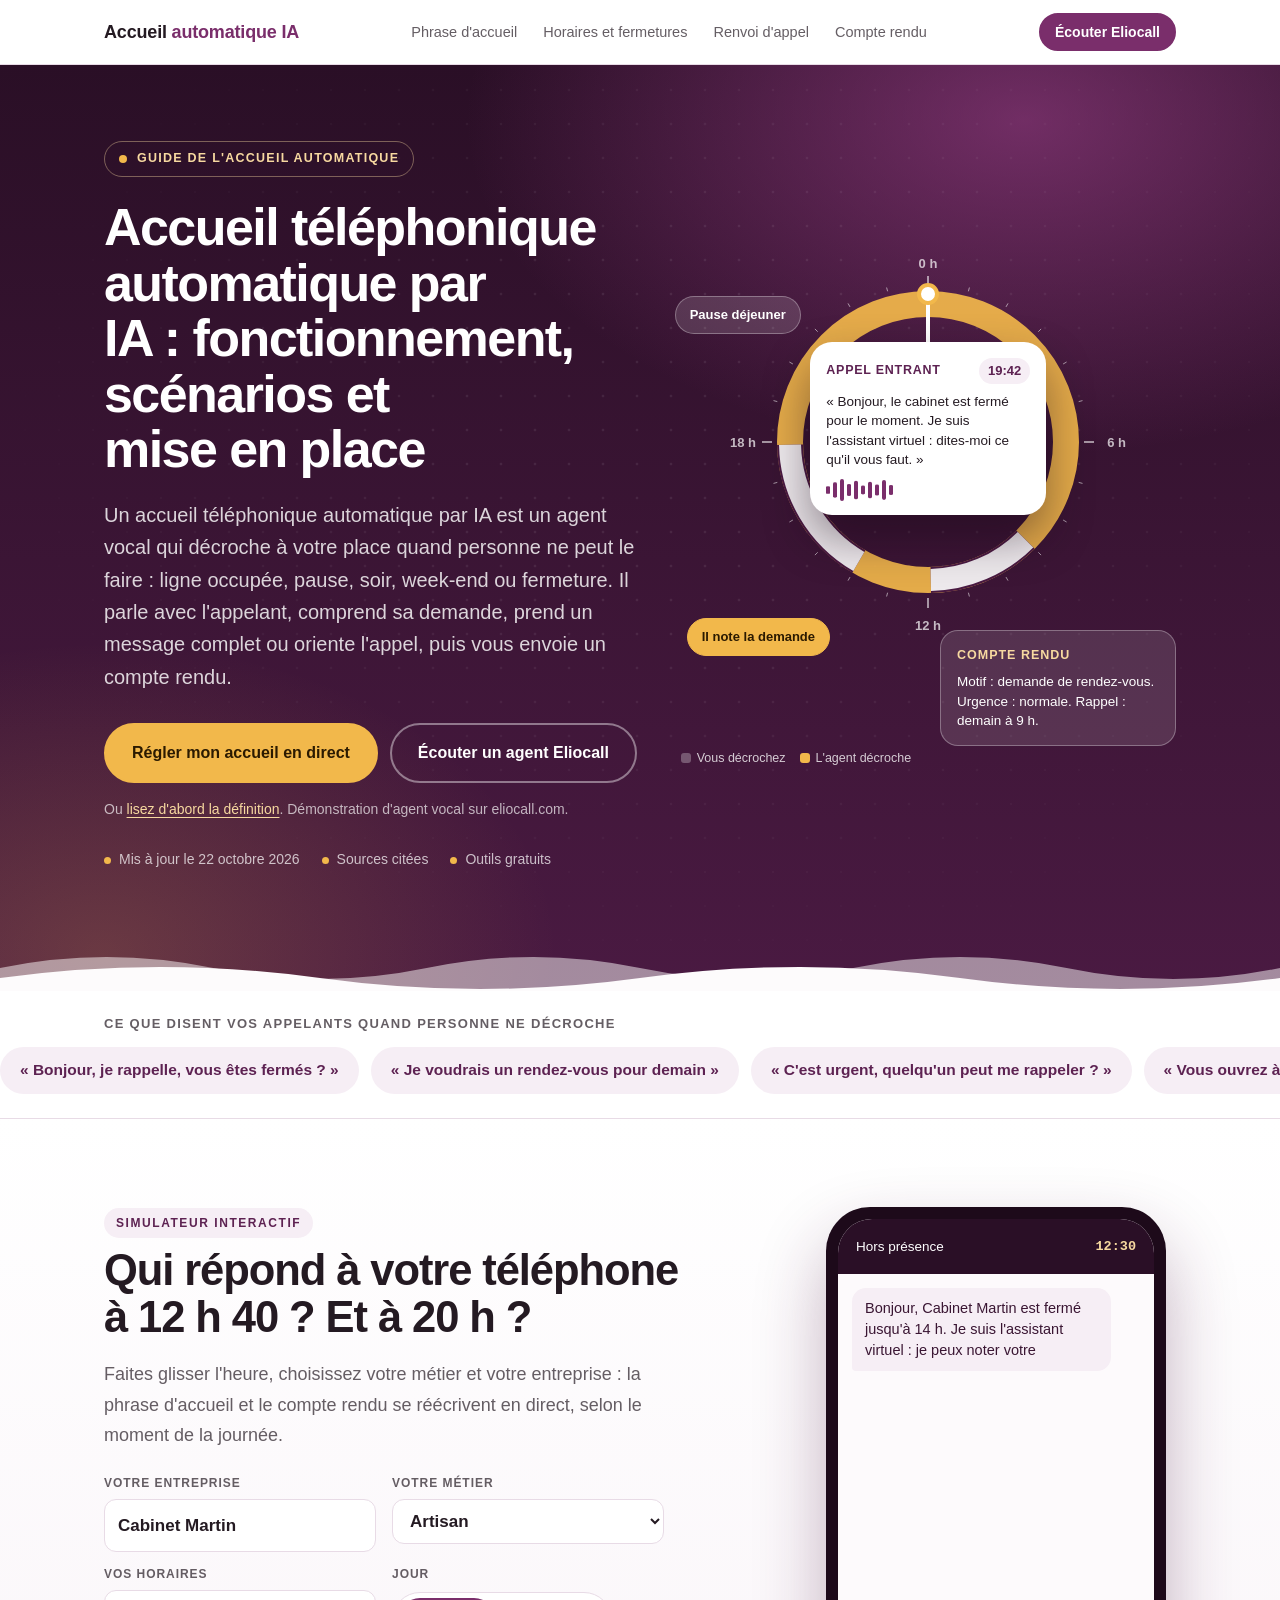
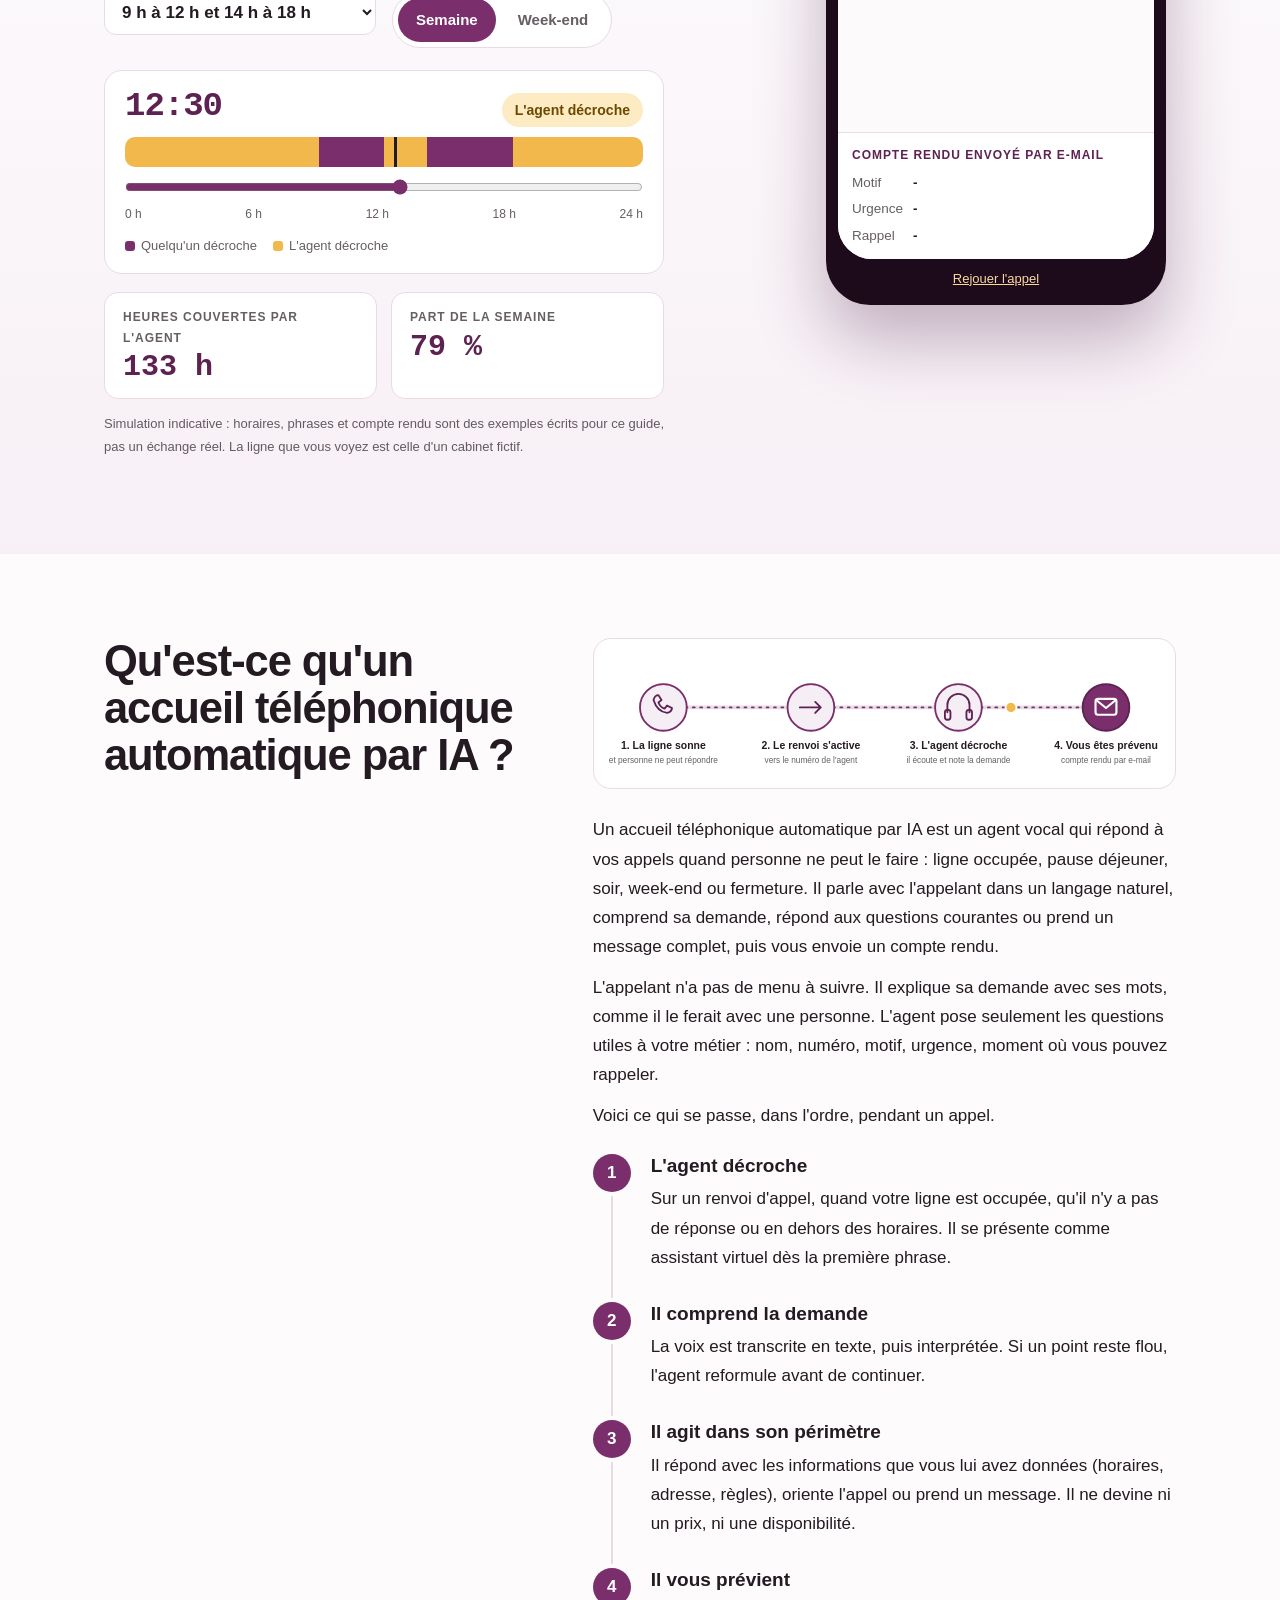
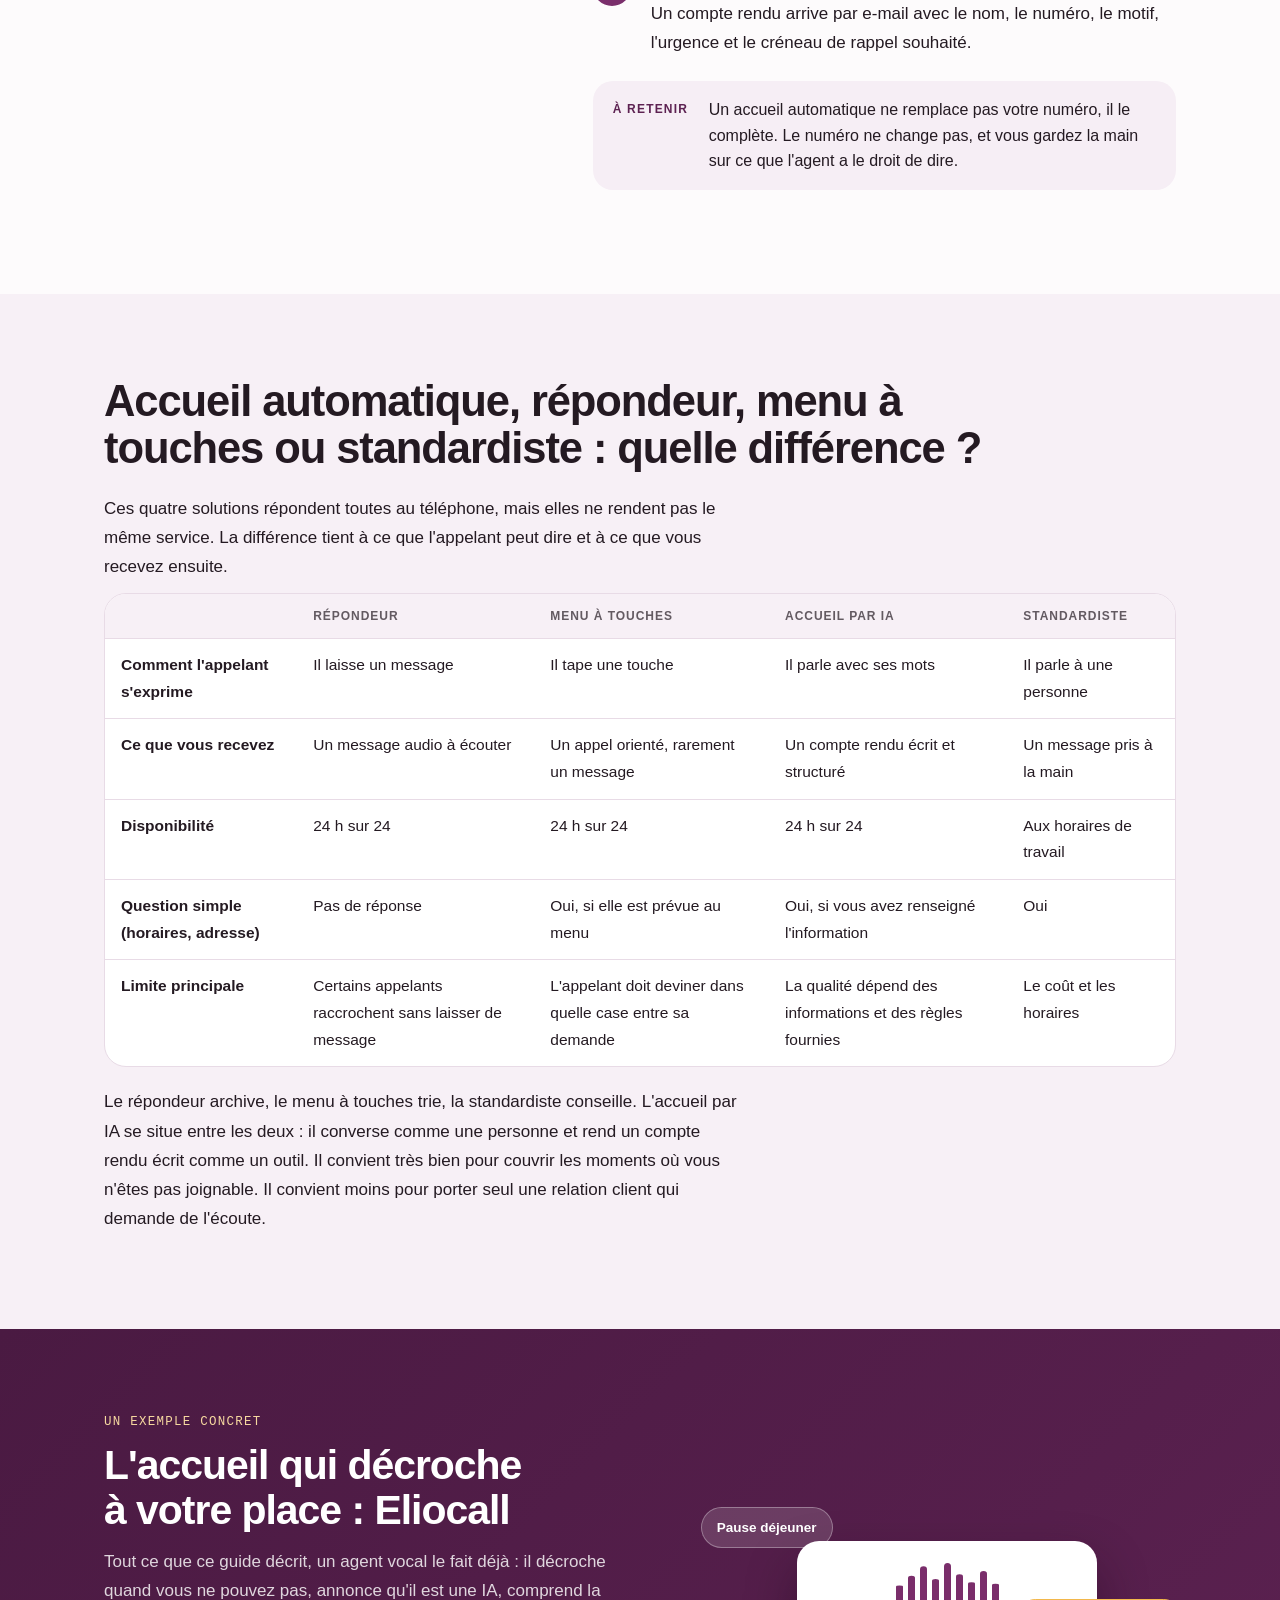
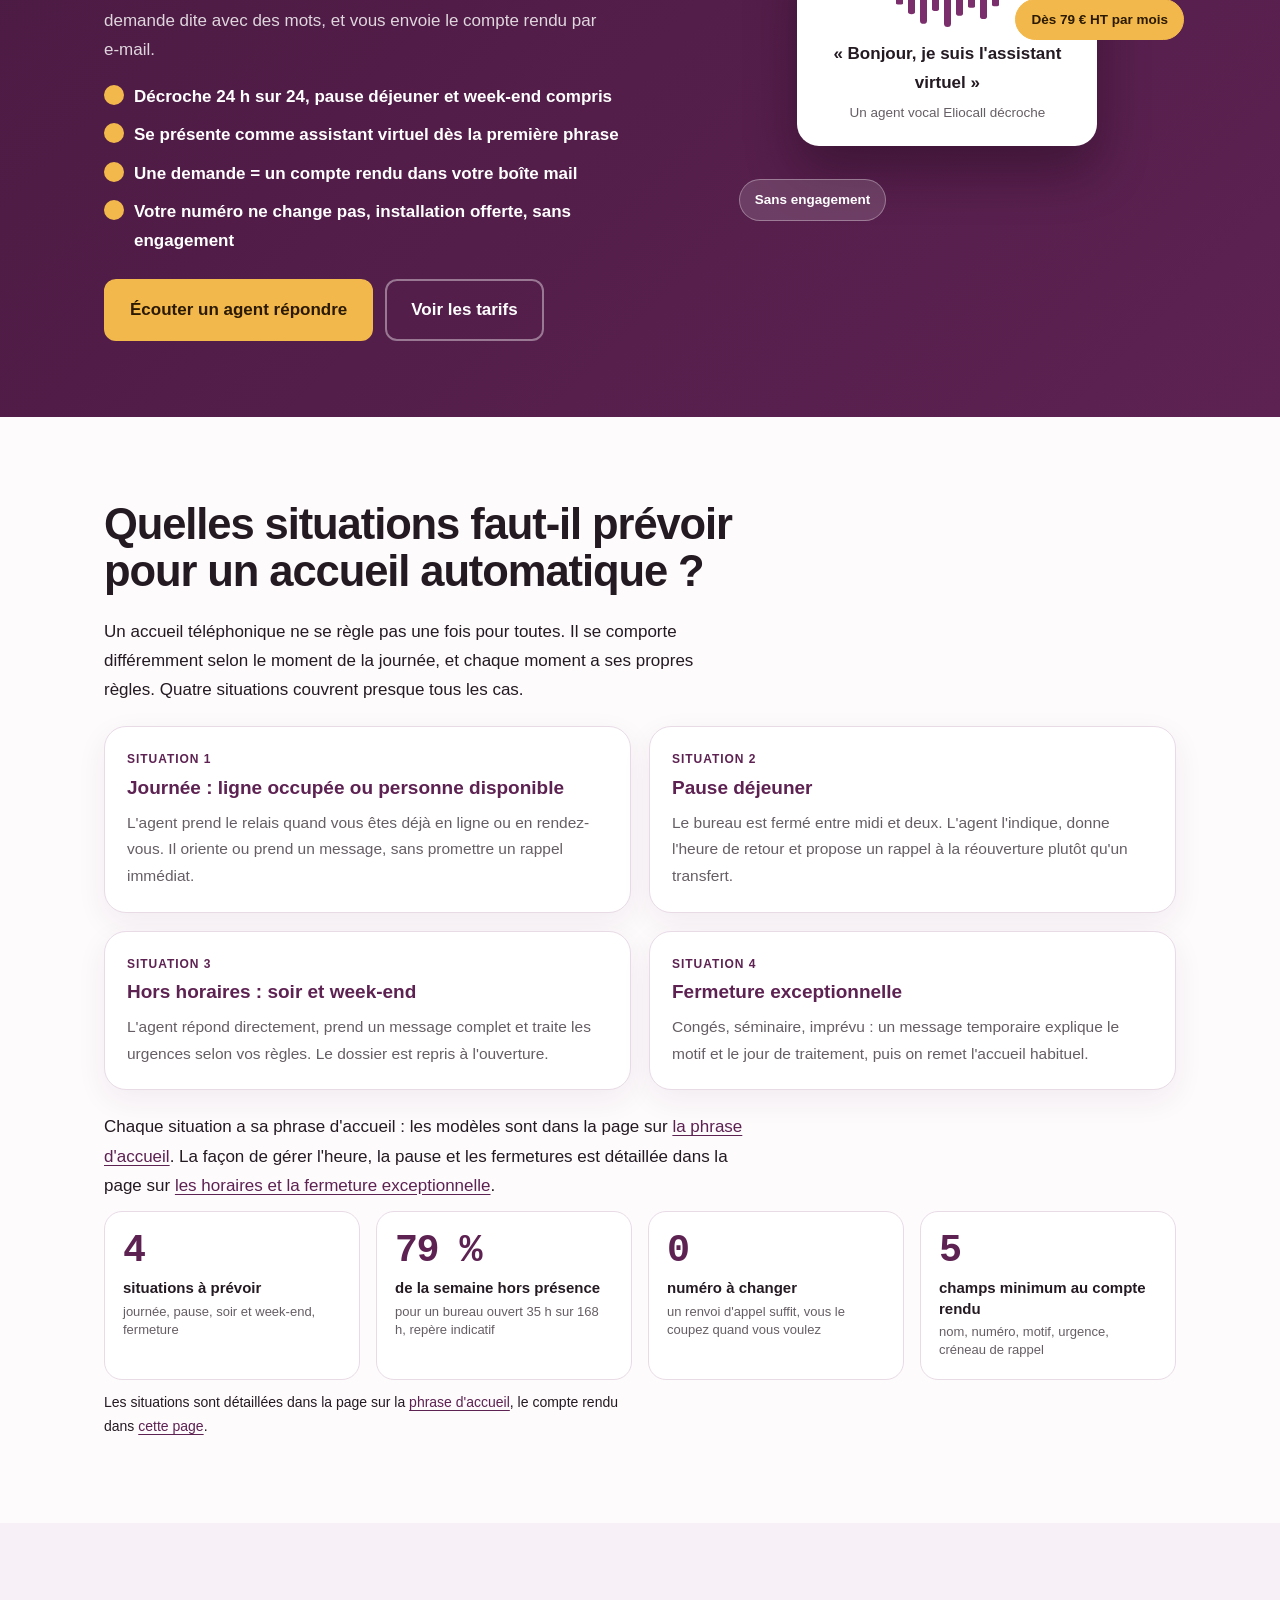
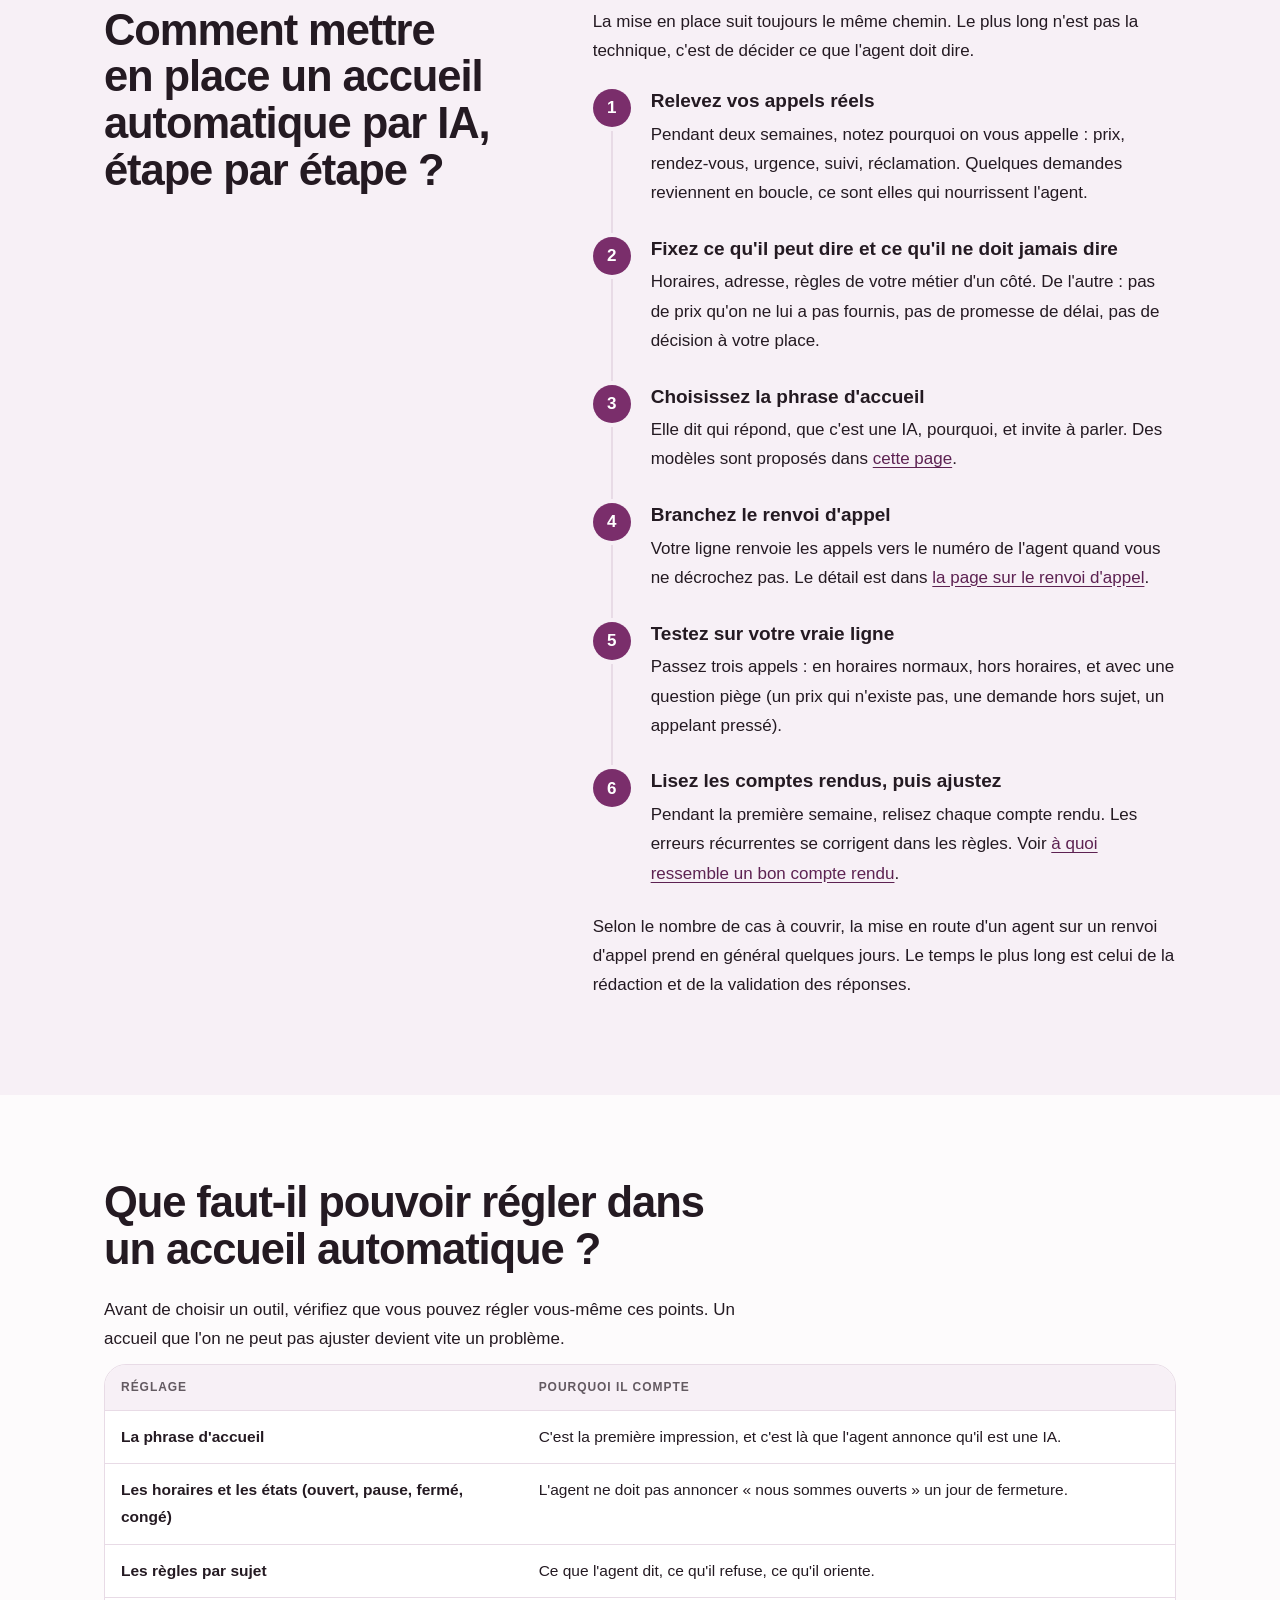
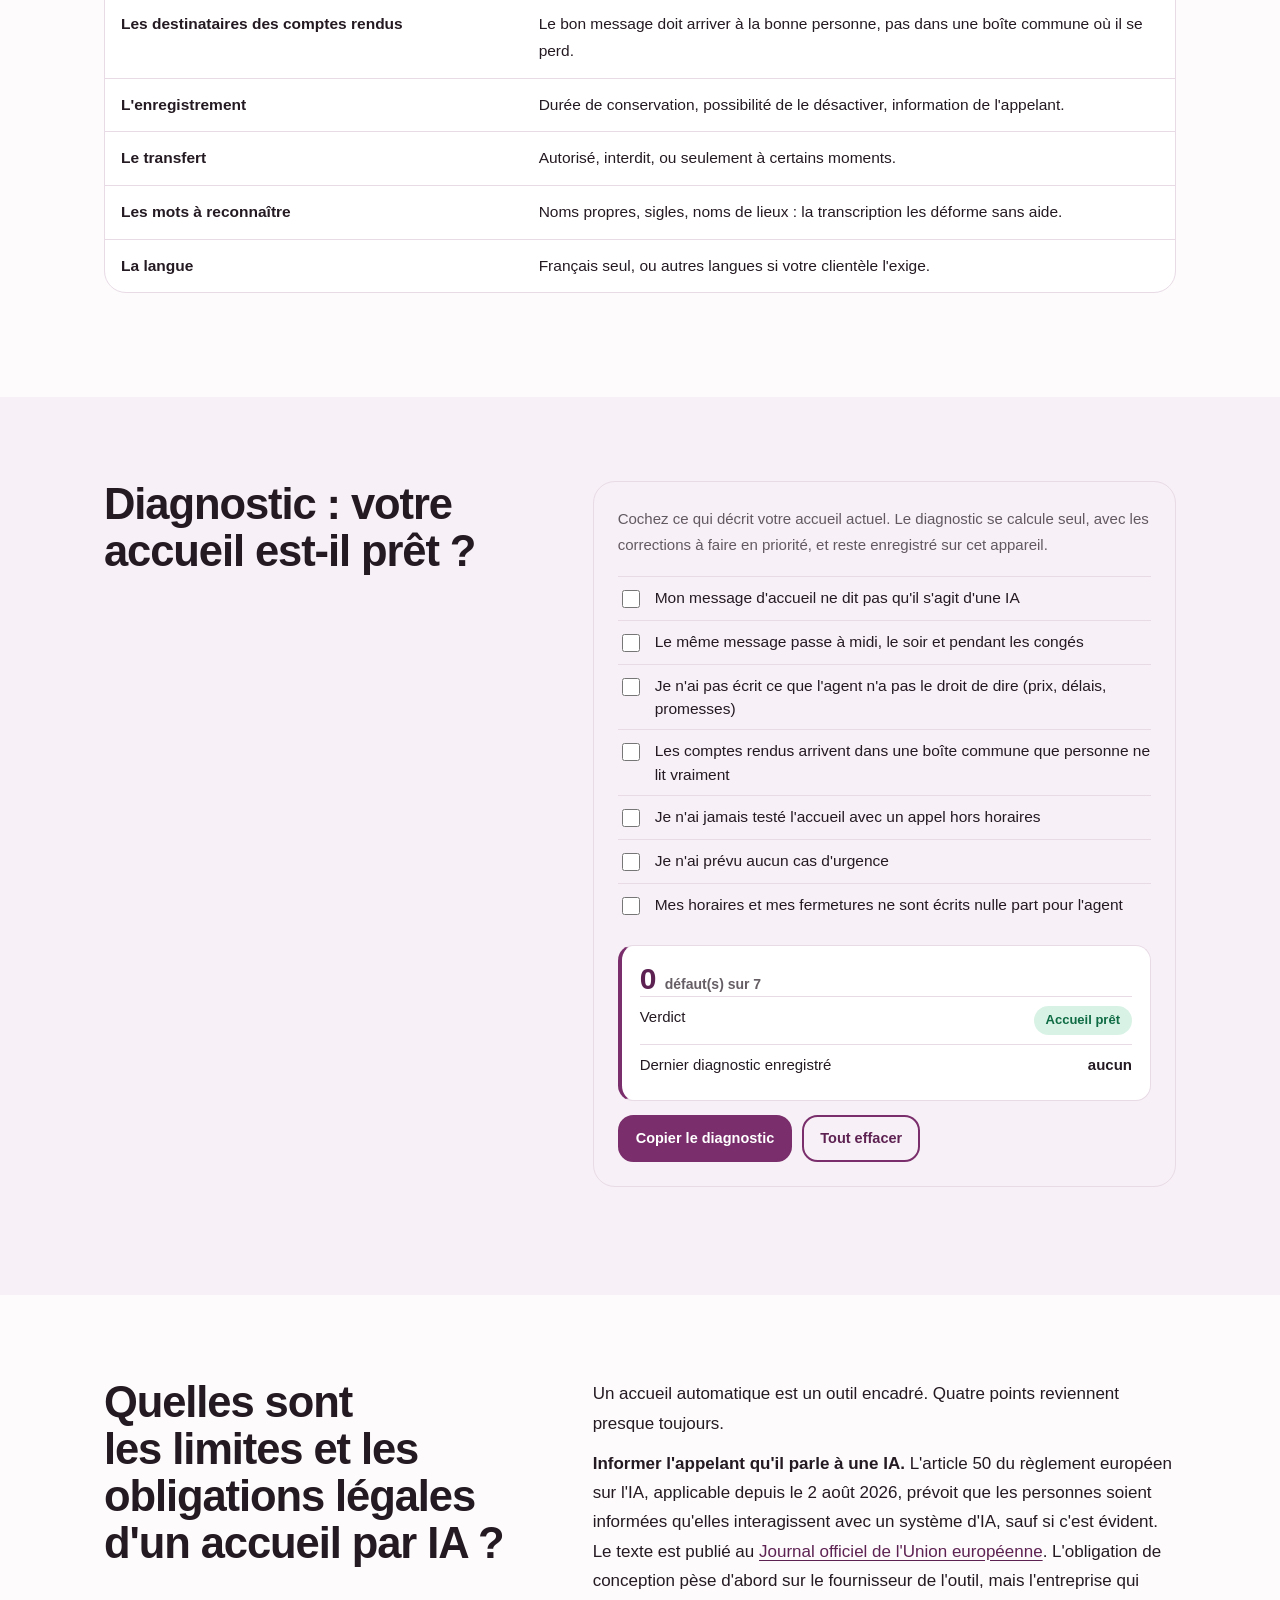
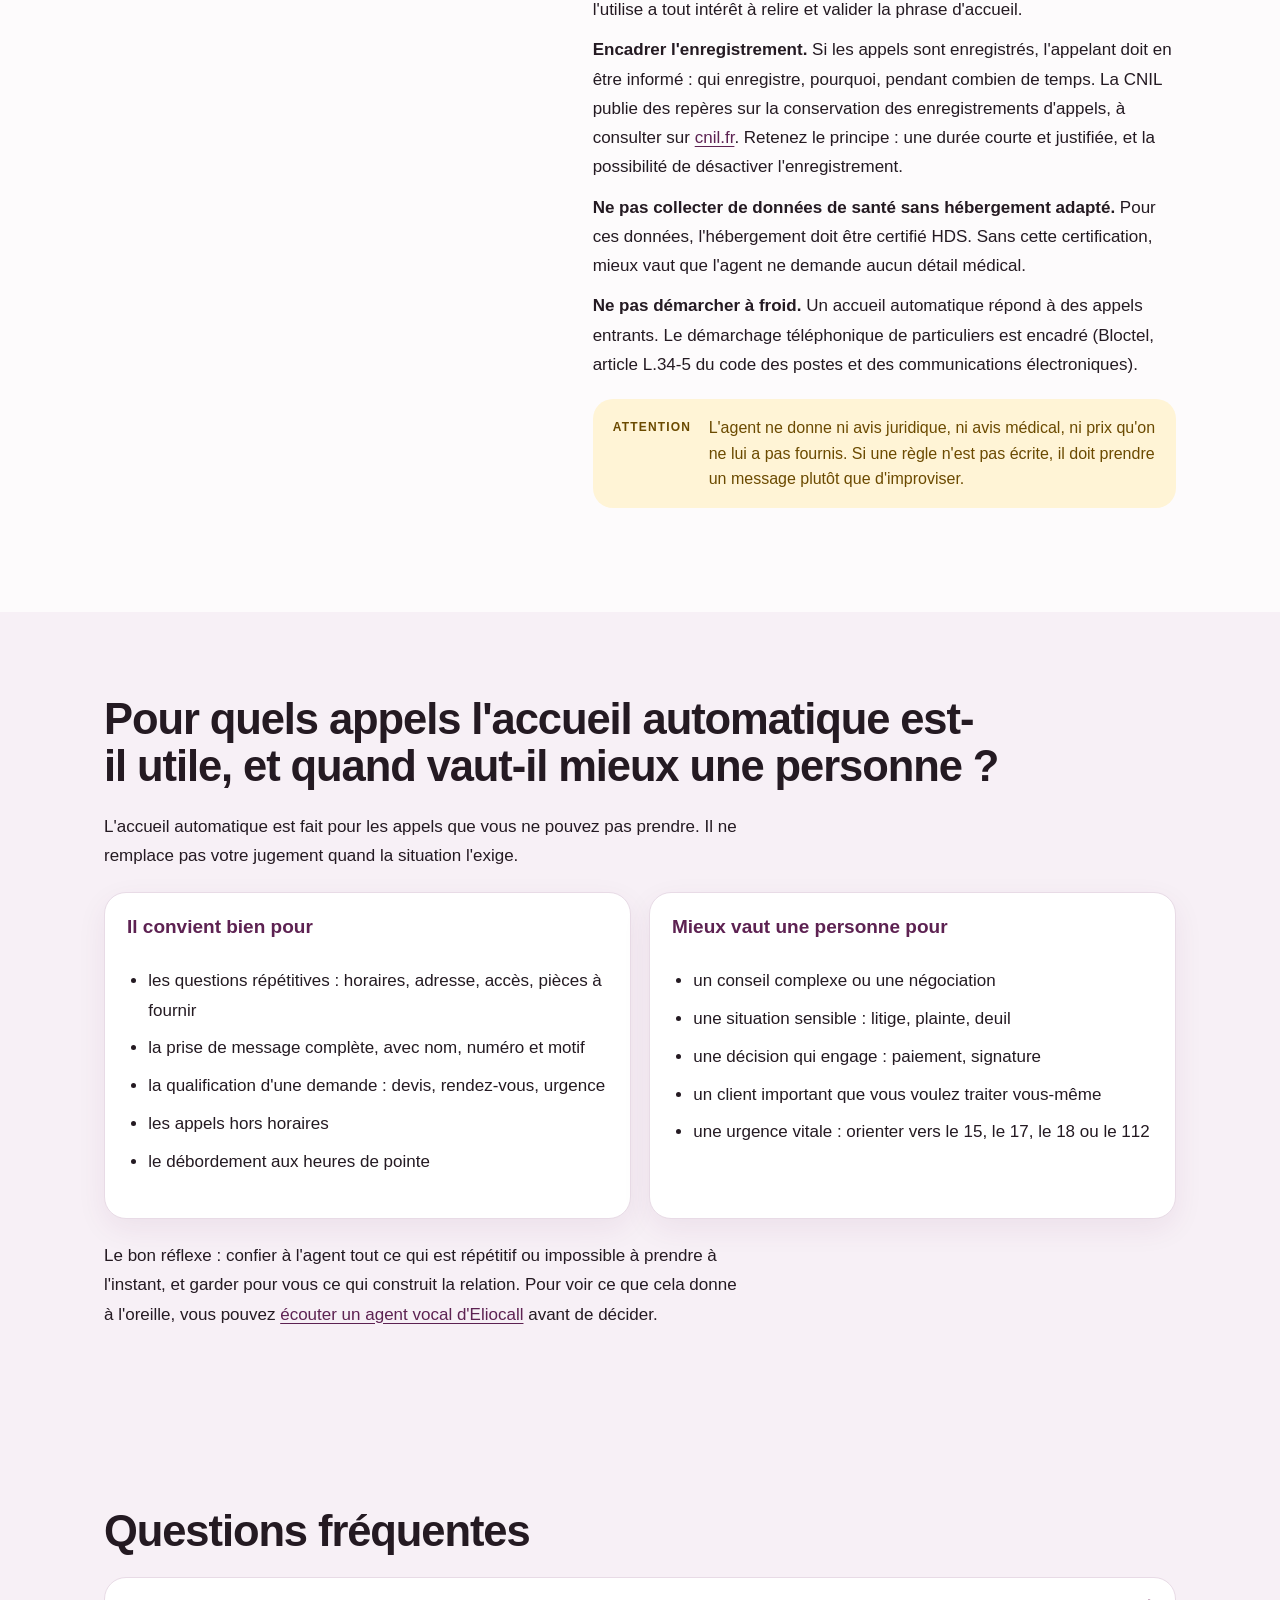
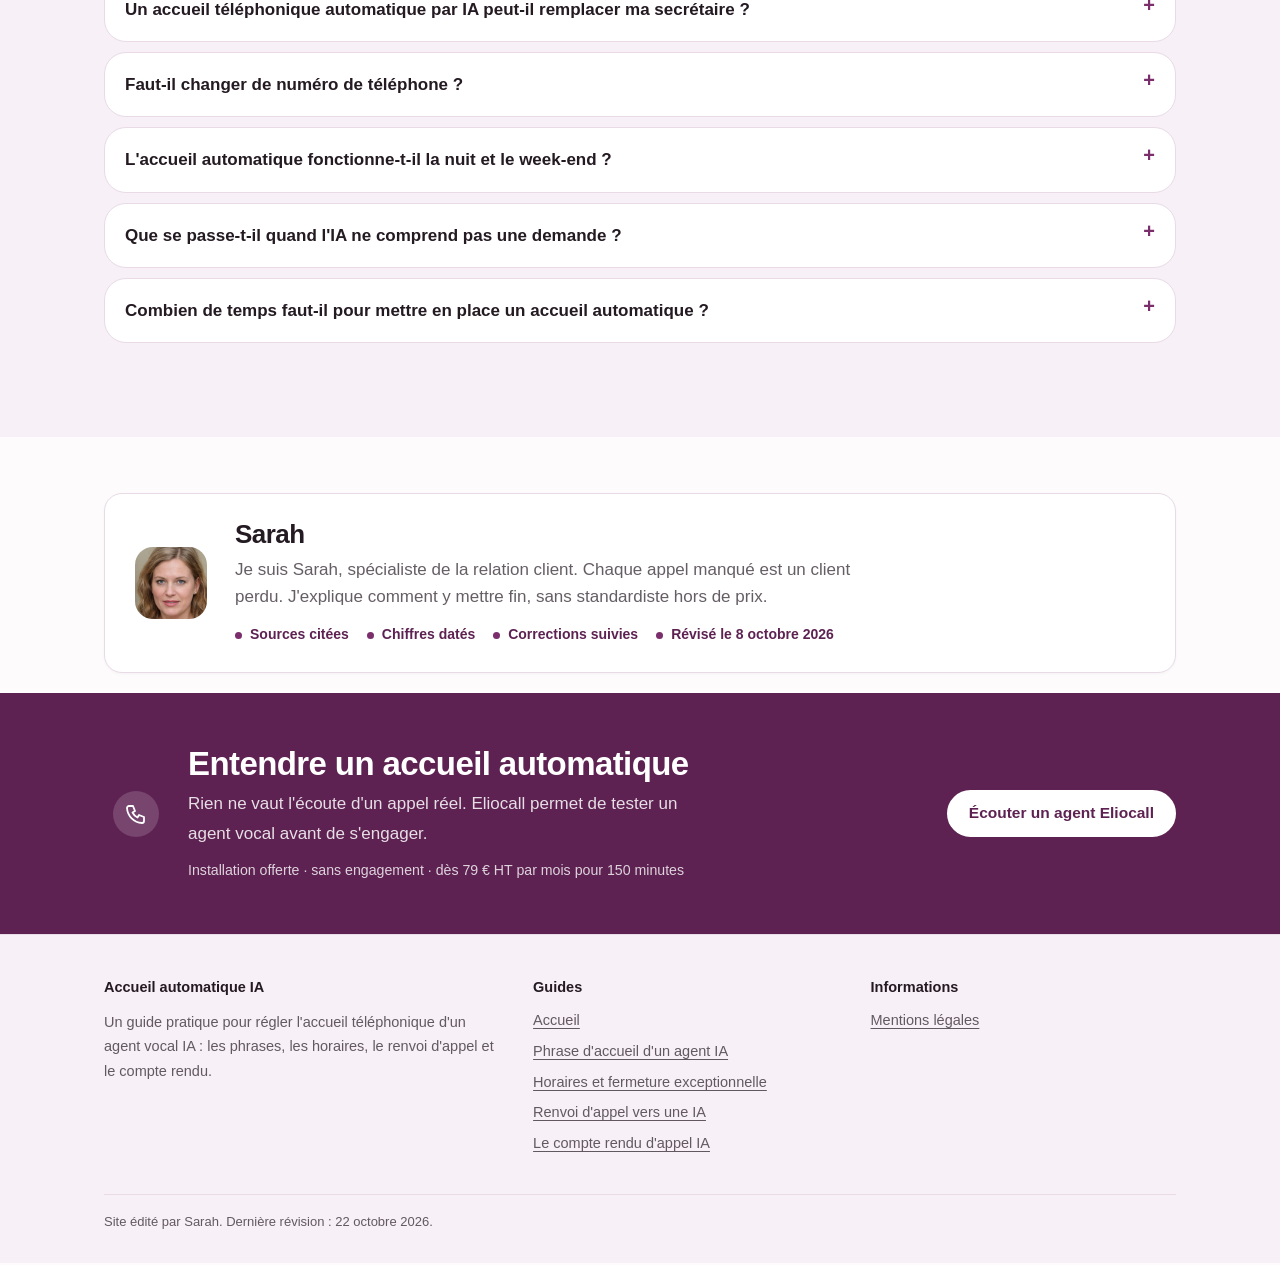
==== index.html @ 54c4f0ad "Auto-update date 22 octobre 2026" ====
<!doctype html>
<html lang="fr">
<head>
<meta charset="utf-8">
<meta name="viewport" content="width=device-width, initial-scale=1">
<title>Accueil téléphonique automatique IA : guide complet</title>
<meta name="description" content="Accueil téléphonique automatique par IA : fonctionnement, différence avec un répondeur, les 4 situations à prévoir, mise en place et obligations légales.">
<link rel="canonical" href="https://accueil-telephonique-automatique-ia.fr/">
<meta property="og:type" content="article">
<meta property="og:locale" content="fr_FR">
<meta property="og:site_name" content="Accueil automatique IA">
<meta property="og:title" content="Accueil téléphonique automatique IA : guide complet">
<meta property="og:description" content="Accueil téléphonique automatique par IA : fonctionnement, différence avec un répondeur, les 4 situations à prévoir, mise en place et obligations légales.">
<meta property="og:url" content="https://accueil-telephonique-automatique-ia.fr/">
<meta property="og:image" content="https://accueil-telephonique-automatique-ia.fr/og-image.png">
<meta property="og:image:width" content="1200">
<meta property="og:image:height" content="630">
<meta property="og:image:alt" content="Accueil automatique IA">
<meta name="twitter:card" content="summary_large_image">
<meta name="twitter:image" content="https://accueil-telephonique-automatique-ia.fr/og-image.png">
<link rel="icon" href="/favicon.ico" sizes="48x48">
<link rel="icon" href="/favicon.svg" type="image/svg+xml">
<link rel="icon" href="/favicon-48.png" type="image/png" sizes="48x48">
<link rel="apple-touch-icon" href="/apple-touch-icon.png">
<meta name="theme-color" content="#7a2e6b">

<meta http-equiv="Content-Security-Policy" content="default-src 'self'; script-src 'self' 'unsafe-inline'; style-src 'self' 'unsafe-inline'; img-src 'self' data:; base-uri 'self'; form-action 'none'">
<meta name="referrer" content="strict-origin-when-cross-origin">
<script type="application/ld+json">{"@context": "https://schema.org", "@graph": [{"@type": "BreadcrumbList", "itemListElement": [{"@type": "ListItem", "position": 1, "name": "Accueil", "item": "https://accueil-telephonique-automatique-ia.fr/"}]}, {"@type": "Article", "headline": "Accueil téléphonique automatique par IA : fonctionnement, scénarios et mise en place", "description": "Accueil téléphonique automatique par IA : fonctionnement, différence avec un répondeur, les 4 situations à prévoir, mise en place et obligations légales.", "inLanguage": "fr-FR", "datePublished": "2026-10-05", "dateModified": "2026-10-22", "mainEntityOfPage": "https://accueil-telephonique-automatique-ia.fr/", "author": {"@type": "Organization", "name": "Accueil automatique IA", "url": "https://accueil-telephonique-automatique-ia.fr"}, "publisher": {"@type": "Organization", "name": "Accueil automatique IA", "url": "https://accueil-telephonique-automatique-ia.fr"}}, {"@type": "FAQPage", "mainEntity": [{"@type": "Question", "name": "Un accueil téléphonique automatique par IA peut-il remplacer ma secrétaire ?", "acceptedAnswer": {"@type": "Answer", "text": "En général non. Il couvre les appels que personne ne peut prendre (ligne occupée, pause, soir, congés) et prend un message complet. Il ne remplace ni le conseil, ni la relation avec vos clients, ni une personne qui connaît votre activité."}}, {"@type": "Question", "name": "Faut-il changer de numéro de téléphone ?", "acceptedAnswer": {"@type": "Answer", "text": "Non. On active un renvoi d'appel depuis votre ligne actuelle vers le numéro de l'agent, sur non-réponse ou sur occupation. Votre numéro reste le même et vous pouvez désactiver le renvoi à tout moment."}}, {"@type": "Question", "name": "L'accueil automatique fonctionne-t-il la nuit et le week-end ?", "acceptedAnswer": {"@type": "Answer", "text": "Oui, c'est l'un de ses principaux intérêts. Hors horaires, l'agent répond directement, prend un message complet et vous envoie un compte rendu que vous traitez à la réouverture."}}, {"@type": "Question", "name": "Que se passe-t-il quand l'IA ne comprend pas une demande ?", "acceptedAnswer": {"@type": "Answer", "text": "Un agent bien réglé reformule, puis prend un message avec le nom, le numéro et le motif tel que l'appelant l'a exprimé. Il ne doit pas inventer une réponse. Vous rappelez ensuite avec toutes les informations."}}, {"@type": "Question", "name": "Combien de temps faut-il pour mettre en place un accueil automatique ?", "acceptedAnswer": {"@type": "Answer", "text": "La partie technique (renvoi d'appel, branchement) prend en général quelques jours. Le temps le plus long est d'écrire et de valider les réponses et les règles, ce qui dépend de la complexité de votre activité."}}]}, {"@type": "WebSite", "@id": "https://accueil-telephonique-automatique-ia.fr/#site", "name": "Accueil automatique IA", "url": "https://accueil-telephonique-automatique-ia.fr/", "inLanguage": "fr-FR"}, {"@type": "Organization", "@id": "https://accueil-telephonique-automatique-ia.fr/#org", "name": "Accueil automatique IA", "url": "https://accueil-telephonique-automatique-ia.fr/", "logo": {"@type": "ImageObject", "url": "https://accueil-telephonique-automatique-ia.fr/icon-192.png", "width": 192, "height": 192}}]}</script>
<link rel="stylesheet" href="/style.css">
<script>(function(){var d=document.documentElement;if(window.matchMedia&&matchMedia("(prefers-reduced-motion: reduce)").matches)return;d.classList.add("a-js");setTimeout(function(){if(!window.__rvok)d.classList.add("a-show")},3500)})();</script>
</head>
<body>
<a class="a-skip" href="#contenu">Aller au contenu</a>
<div class="a-rdp" id="rdp" aria-hidden="true"><i></i></div>
<header class="a-top"><div class="a-wrap"><a class="a-brand" href="/">Accueil <span>automatique IA</span></a><nav class="a-nav" aria-label="Navigation"><a href="/phrase-d-accueil-ia/">Phrase d'accueil</a><a href="/horaires-pause-midi-fermeture/">Horaires et fermetures</a><a href="/renvoi-d-appel-vers-une-ia/">Renvoi d'appel</a><a href="/compte-rendu-d-appel-ia/">Compte rendu</a></nav><a class="a-btn a-small" href="https://eliocall.com/?utm_source=accueil-telephonique-automatique-ia&amp;utm_medium=guide&amp;utm_campaign=header" rel="nofollow sponsored noopener">Écouter Eliocall</a></div></header>
<main id="contenu">
<section class="a-lh" data-ap><div class="a-lgw" aria-hidden="true"><div class="a-lgrid"></div></div><div class="a-wrap"><div><div class="a-lk"><i></i>Guide de l'accueil automatique</div><h1>Accueil téléphonique automatique par IA&nbsp;: fonctionnement, scénarios et mise en place</h1><p class="a-ll">Un accueil téléphonique automatique par IA est un agent vocal qui décroche à votre place quand personne ne peut le faire&nbsp;: ligne occupée, pause, soir, week-end ou fermeture. Il parle avec l'appelant, comprend sa demande, prend un message complet ou oriente l'appel, puis vous envoie un compte rendu.</p><div class="a-lacts"><a class="a-lb1" href="#demo">Régler mon accueil en direct</a><a class="a-lb2" href="https://eliocall.com/?utm_source=accueil-telephonique-automatique-ia&amp;utm_medium=guide&amp;utm_campaign=hero-ecouter#hero-form" rel="nofollow sponsored noopener">Écouter un agent Eliocall</a></div><p class="a-lsub">Ou <a href="#qu-est-ce-qu-un-accueil-telephonique-automatique">lisez d'abord la définition</a>. Démonstration d'agent vocal sur eliocall.com.</p><div class="a-ltr"><span>Mis à jour le 22 octobre 2026</span><span>Sources citées</span><span>Outils gratuits</span></div></div><div class="a-lart" aria-hidden="true"><div class="a-ldial"><svg viewBox="0 0 400 400" role="img" aria-label="Un cadran de 24 heures : l'agent décroche le matin tôt, à midi, le soir et la nuit"><circle cx="200" cy="200" r="138" fill="none" stroke="#f2b84b" stroke-width="26" opacity=".92"/><circle cx="200" cy="200" r="138" fill="none" stroke="#4a1a42" stroke-width="26" stroke-dasharray="105.38 761.69" stroke-dashoffset="-325.15" transform="rotate(-90 200 200)" opacity="1"/><circle cx="200" cy="200" r="138" fill="none" stroke="#4a1a42" stroke-width="26" stroke-dasharray="141.51 725.57" stroke-dashoffset="-505.80" transform="rotate(-90 200 200)" opacity="1"/><circle cx="200" cy="200" r="138" fill="none" stroke="#ffffff" stroke-width="22" stroke-dasharray="105.38 761.69" stroke-dashoffset="-325.15" transform="rotate(-90 200 200)" opacity="0.9"/><circle cx="200" cy="200" r="138" fill="none" stroke="#ffffff" stroke-width="22" stroke-dasharray="141.51 725.57" stroke-dashoffset="-505.80" transform="rotate(-90 200 200)" opacity="0.9"/><line x1="200.0" y1="44.0" x2="200.0" y2="34.0" stroke="rgba(255,255,255,.55)" stroke-width="2"/><line x1="240.4" y1="49.3" x2="241.4" y2="45.5" stroke="rgba(255,255,255,.55)" stroke-width="1"/><line x1="278.0" y1="64.9" x2="280.0" y2="61.4" stroke="rgba(255,255,255,.55)" stroke-width="1"/><line x1="310.3" y1="89.7" x2="313.1" y2="86.9" stroke="rgba(255,255,255,.55)" stroke-width="1"/><line x1="335.1" y1="122.0" x2="338.6" y2="120.0" stroke="rgba(255,255,255,.55)" stroke-width="1"/><line x1="350.7" y1="159.6" x2="354.5" y2="158.6" stroke="rgba(255,255,255,.55)" stroke-width="1"/><line x1="356.0" y1="200.0" x2="366.0" y2="200.0" stroke="rgba(255,255,255,.55)" stroke-width="2"/><line x1="350.7" y1="240.4" x2="354.5" y2="241.4" stroke="rgba(255,255,255,.55)" stroke-width="1"/><line x1="335.1" y1="278.0" x2="338.6" y2="280.0" stroke="rgba(255,255,255,.55)" stroke-width="1"/><line x1="310.3" y1="310.3" x2="313.1" y2="313.1" stroke="rgba(255,255,255,.55)" stroke-width="1"/><line x1="278.0" y1="335.1" x2="280.0" y2="338.6" stroke="rgba(255,255,255,.55)" stroke-width="1"/><line x1="240.4" y1="350.7" x2="241.4" y2="354.5" stroke="rgba(255,255,255,.55)" stroke-width="1"/><line x1="200.0" y1="356.0" x2="200.0" y2="366.0" stroke="rgba(255,255,255,.55)" stroke-width="2"/><line x1="159.6" y1="350.7" x2="158.6" y2="354.5" stroke="rgba(255,255,255,.55)" stroke-width="1"/><line x1="122.0" y1="335.1" x2="120.0" y2="338.6" stroke="rgba(255,255,255,.55)" stroke-width="1"/><line x1="89.7" y1="310.3" x2="86.9" y2="313.1" stroke="rgba(255,255,255,.55)" stroke-width="1"/><line x1="64.9" y1="278.0" x2="61.4" y2="280.0" stroke="rgba(255,255,255,.55)" stroke-width="1"/><line x1="49.3" y1="240.4" x2="45.5" y2="241.4" stroke="rgba(255,255,255,.55)" stroke-width="1"/><line x1="44.0" y1="200.0" x2="34.0" y2="200.0" stroke="rgba(255,255,255,.55)" stroke-width="2"/><line x1="49.3" y1="159.6" x2="45.5" y2="158.6" stroke="rgba(255,255,255,.55)" stroke-width="1"/><line x1="64.9" y1="122.0" x2="61.4" y2="120.0" stroke="rgba(255,255,255,.55)" stroke-width="1"/><line x1="89.7" y1="89.7" x2="86.9" y2="86.9" stroke="rgba(255,255,255,.55)" stroke-width="1"/><line x1="122.0" y1="64.9" x2="120.0" y2="61.4" stroke="rgba(255,255,255,.55)" stroke-width="1"/><line x1="159.6" y1="49.3" x2="158.6" y2="45.5" stroke="rgba(255,255,255,.55)" stroke-width="1"/><g font-family="-apple-system,'Segoe UI',Arial,sans-serif" font-size="13" font-weight="800" fill="rgba(255,255,255,.7)" text-anchor="middle"><text x="200" y="26">0 h</text><text x="398" y="205" text-anchor="end">6 h</text><text x="200" y="388">12 h</text><text x="2" y="205" text-anchor="start">18 h</text></g><g class="a-lhand"><line x1="200" y1="200" x2="200" y2="52" stroke="#fff" stroke-width="4" stroke-linecap="round"/><circle cx="200" cy="52" r="9" fill="#fff" stroke="#f2b84b" stroke-width="4"/></g></svg></div><div class="a-lcall"><div class="a-lct"><span>Appel entrant</span><b>19:42</b></div><p>«&nbsp;Bonjour, le cabinet est fermé pour le moment. Je suis l'assistant virtuel&nbsp;: dites-moi ce qu'il vous faut.&nbsp;»</p><div class="a-lcw"><i></i><i></i><i></i><i></i><i></i><i></i><i></i><i></i><i></i><i></i></div></div><div class="a-lchip a-lc1">Pause déjeuner</div><div class="a-lchip a-lc2">Il note la demande</div><div class="a-lrep"><b>Compte rendu</b><span>Motif&nbsp;: demande de rendez-vous. Urgence&nbsp;: normale. Rappel&nbsp;: demain à 9 h.</span></div><div class="a-llg"><span>Vous décrochez</span><span>L'agent décroche</span></div></div></div><div class="a-lwave" aria-hidden="true"><svg viewBox="0 0 2880 54" preserveAspectRatio="none"><path d="M0 30 Q120 8 240 30 T480 30 T720 30 T960 30 T1200 30 T1440 30 T1680 30 T1920 30 T2160 30 T2400 30 T2640 30 T2880 30 V54 H0Z" fill="var(--bg)" opacity=".5"/><path d="M0 40 Q180 18 360 40 T720 40 T1080 40 T1440 40 T1800 40 T2160 40 T2520 40 T2880 40 V54 H0Z" fill="var(--bg)"/></svg></div></section>
<div class="a-lm" data-ap><p>Ce que disent vos appelants quand personne ne décroche</p><div class="a-lmt"><span>«&nbsp;Bonjour, je rappelle, vous êtes fermés&nbsp;?&nbsp;»</span><span>«&nbsp;Je voudrais un rendez-vous pour demain&nbsp;»</span><span>«&nbsp;C'est urgent, quelqu'un peut me rappeler&nbsp;?&nbsp;»</span><span>«&nbsp;Vous ouvrez à quelle heure lundi&nbsp;?&nbsp;»</span><span>«&nbsp;Je suis devant la porte, personne ne répond&nbsp;»</span><span>«&nbsp;Je vous ai laissé un message hier, sans réponse&nbsp;»</span><span>«&nbsp;Quels papiers dois-je apporter&nbsp;?&nbsp;»</span><span>«&nbsp;Je voudrais annuler mon rendez-vous de jeudi&nbsp;»</span><span aria-hidden="true">«&nbsp;Bonjour, je rappelle, vous êtes fermés&nbsp;?&nbsp;»</span><span aria-hidden="true">«&nbsp;Je voudrais un rendez-vous pour demain&nbsp;»</span><span aria-hidden="true">«&nbsp;C'est urgent, quelqu'un peut me rappeler&nbsp;?&nbsp;»</span><span aria-hidden="true">«&nbsp;Vous ouvrez à quelle heure lundi&nbsp;?&nbsp;»</span><span aria-hidden="true">«&nbsp;Je suis devant la porte, personne ne répond&nbsp;»</span><span aria-hidden="true">«&nbsp;Je vous ai laissé un message hier, sans réponse&nbsp;»</span><span aria-hidden="true">«&nbsp;Quels papiers dois-je apporter&nbsp;?&nbsp;»</span><span aria-hidden="true">«&nbsp;Je voudrais annuler mon rendez-vous de jeudi&nbsp;»</span></div></div>
<section id="demo" class="a-ld a-rv"><div class="a-wrap">
<div>
<div class="a-kicker">Simulateur interactif</div>
<h2>Qui répond à votre téléphone à 12 h 40&nbsp;? Et à 20 h&nbsp;?</h2>
<p class="a-lead2">Faites glisser l'heure, choisissez votre métier et votre entreprise&nbsp;: la phrase d'accueil et le compte rendu se réécrivent en direct, selon le moment de la journée.</p>
<div class="a-ldf">
<div><label for="ad-name">Votre entreprise</label><input id="ad-name" type="text" value="Cabinet Martin" maxlength="40" autocomplete="off"></div>
<div><label for="ad-job">Votre métier</label><select id="ad-job"><option value="art">Artisan</option><option value="cab">Cabinet ou profession libérale</option><option value="imm">Agence immobilière</option><option value="com">Commerce</option></select></div>
<div><label for="ad-sch">Vos horaires</label><select id="ad-sch"><option value="a">9 h à 12 h et 14 h à 18 h</option><option value="b">9 h à 18 h sans pause</option><option value="c">8 h 30 à 19 h sans pause</option></select></div>
<div><div id="ad-dl" data-l>Jour</div><div class="a-ldt" role="tablist" aria-labelledby="ad-dl"><button type="button" role="tab" id="ad-wk" aria-selected="true">Semaine</button><button type="button" role="tab" id="ad-we" aria-selected="false">Week-end</button></div></div>
</div>
<div class="a-ldh">
<div class="a-hr"><strong id="ad-time">12:30</strong><span id="ad-state" data-st="agent">L'agent décroche</span></div>
<div class="a-ldb" id="ad-bar" aria-hidden="true"></div>
<input type="range" id="ad-h" min="0" max="47" step="1" value="25" aria-label="Heure de l'appel" aria-describedby="ad-state">
<div class="a-tk" aria-hidden="true"><span>0 h</span><span>6 h</span><span>12 h</span><span>18 h</span><span>24 h</span></div>
<div class="a-lg"><span>Quelqu'un décroche</span><span>L'agent décroche</span></div>
</div>
<div class="a-ldm"><div><small>Heures couvertes par l'agent</small><b id="ad-cov">133 h</b></div><div><small>Part de la semaine</small><b id="ad-pct">79 %</b></div></div>
<p class="a-nt">Simulation indicative&nbsp;: horaires, phrases et compte rendu sont des exemples écrits pour ce guide, pas un échange réel. La ligne que vous voyez est celle d'un cabinet fictif.</p>
<div id="ad-cta" hidden><b>C'est exactement ce que fait un agent vocal</b><p>Eliocall répond à toute heure, annonce qu'il est une IA, et vous envoie le compte rendu par e-mail. Installation offerte, sans engagement.</p><a class="a-pr" href="https://eliocall.com/?utm_source=accueil-telephonique-automatique-ia&amp;utm_medium=guide&amp;utm_campaign=simulateur-fin#hero-form" rel="nofollow sponsored noopener">Écouter un agent répondre</a><a class="a-sc" href="/phrase-d-accueil-ia/">Écrire ma phrase d'accueil</a></div>
</div>
<div class="a-ldv"><div class="a-ldv-s">
<div class="a-ldv-top"><span id="ad-head">Appel entrant</span><b id="ad-clock">12:30</b></div>
<div id="ad-log" aria-live="off"></div>
<div id="ad-cr"><strong>Compte rendu envoyé par e-mail</strong><dl><dt>Motif</dt><dd id="ad-c1">-</dd><dt>Urgence</dt><dd id="ad-c2">-</dd><dt>Rappel</dt><dd id="ad-c3">-</dd></dl></div>
</div><p class="a-ldr"><button type="button" id="ad-again">Rejouer l'appel</button></p></div>
<p id="ad-live" style="position:absolute;left:-9999px" aria-live="polite"></p></div></section>
<script>(function(){
var $=function(i){return document.getElementById(i)},rm=window.matchMedia&&matchMedia("(prefers-reduced-motion: reduce)").matches;
var log=$("ad-log"),H=$("ad-h"),tm=null,deb=null,we=false,seq=0,shown=false;
var SCH={a:[[9,12],[14,18]],b:[[9,18]],c:[[8.5,19]]};
var JOB={
art:{me:"J'ai une fuite sous mon évier, c'est urgent.",tags:["Motif : fuite d'eau","Urgence : élevée"],ia:"Je note l'urgence et je préviens l'équipe tout de suite. Quelle est votre adresse ?",m:"Fuite sous l'évier",u:"Élevée, équipe prévenue"},
cab:{me:"Je voudrais un rendez-vous pour un bilan.",tags:["Motif : prise de rendez-vous","Urgence : normale"],ia:"Bien sûr. Quels créneaux vous arrangent la semaine prochaine ?",m:"Demande de rendez-vous",u:"Normale"},
imm:{me:"Je voudrais visiter l'appartement de l'annonce.",tags:["Motif : demande de visite","Urgence : normale"],ia:"Avec plaisir. Quel bien vous intéresse, et quels jours êtes-vous disponible ?",m:"Demande de visite",u:"Normale"},
com:{me:"Mon colis n'est pas arrivé, que faire ?",tags:["Motif : suivi de commande","Urgence : normale"],ia:"Je suis désolé pour ce retard. Pouvez-vous me donner votre numéro de commande ?",m:"Colis non reçu",u:"Normale"}};
function hm(v){var h=Math.floor(v),m=Math.round((v-h)*60);return h+":"+(m<10?"0":"")+m}
function fh(v){var h=Math.floor(v),m=Math.round((v-h)*60);return h+" h"+(m?" "+(m<10?"0":"")+m:"")}
function sched(){return SCH[$("ad-sch").value]}
function hours(){var d=0;sched().forEach(function(p){d+=p[1]-p[0]});return d}
function openAt(t){if(we)return null;var r=null;sched().forEach(function(p){if(t>=p[0]&&t<p[1])r=p});return r}
function state(t){var p=openAt(t),s=sched();
if(p)return{k:"open",line:"Quelqu'un décroche, l'agent prend le relais si la ligne est occupée",back:null};
if(we)return{k:"we",back:"lundi à "+fh(s[0][0])};
for(var i=0;i<s.length;i++){if(t<s[i][0]){return{k:i===0?"early":"lunch",back:fh(s[i][0])}}}
return{k:"late",back:"demain à "+fh(s[0][0])}}
function name(){return ($("ad-name").value||"").trim()||"votre entreprise"}
function greet(st){var n=name();
if(st.k==="open")return"Bonjour, vous êtes bien chez "+n+". Je suis l'assistant virtuel : la ligne est occupée pour le moment. Dites-moi ce dont vous avez besoin, je note tout pour qu'on vous rappelle.";
if(st.k==="lunch")return"Bonjour, "+n+" est fermé jusqu'à "+st.back+". Je suis l'assistant virtuel : je peux noter votre demande pour un rappel dès la réouverture.";
if(st.k==="we")return"Bonjour, "+n+" est fermé ce week-end et rouvre "+st.back+". Je suis l'assistant virtuel : dites-moi ce qu'il vous faut, je transmets votre demande.";
return"Bonjour, "+n+" est fermé pour le moment et rouvre "+st.back+". Je suis l'assistant virtuel : dites-moi ce qu'il vous faut, je transmets votre demande dès l'ouverture."}
function bar(){var b=$("ad-bar");b.innerHTML="";var s=sched(),pos=0;
function seg(a,e,k){if(e<=a)return;var d=document.createElement("div");d.setAttribute("data-s",k);d.style.width=((e-a)/24*100)+"%";b.appendChild(d)}
if(we){seg(0,24,"a")}else{s.forEach(function(p){seg(pos,p[0],"a");seg(p[0],p[1],"h");pos=p[1]});seg(pos,24,"a")}
var c=document.createElement("div");c.id="ad-cur";b.appendChild(c)}
function cur(){var t=H.value/2;$("ad-cur").style.left=(t/24*100)+"%"}
function bub(w,t){var b=document.createElement("div");b.setAttribute("data-b",w);b.textContent=t||"";log.appendChild(b);log.scrollTop=log.scrollHeight;return b}
function type(el,text,wps,done,id){clearTimeout(tm);if(rm){el.textContent=text;if(done)done();return}var w=text.split(" "),i=0,gap=1000/wps;
(function s(){if(id!==seq)return;el.textContent=w.slice(0,++i).join(" ");log.scrollTop=log.scrollHeight;if(i<w.length)tm=setTimeout(s,gap);else if(done)done()})()}
function cr(m,u,r){$("ad-c1").textContent=m;$("ad-c2").textContent=u;$("ad-c3").textContent=r}
function play(){var id=++seq;clearTimeout(tm);log.innerHTML="";var t=H.value/2,st=state(t),jb=JOB[$("ad-job").value];
$("ad-clock").textContent=hm(t);$("ad-head").textContent=(st.k==="open"?"Ligne occupée":"Hors présence");cr("-","-","-");
var rap=st.k==="open"?"dans la journée":(st.back);
var g=bub("ia","");type(g,greet(st),4.2,function(){if(id!==seq)return;var me=bub("me","");type(me,jb.me,4.2,function(){if(id!==seq)return;var j=0;
(function nx(){if(id!==seq)return;if(j<jb.tags.length){bub("tag",jb.tags[j++]);tm=setTimeout(nx,rm?0:420)}else{var r=bub("ia","");type(r,jb.ia,4,function(){if(id!==seq)return;cr(jb.m,jb.u,st.k==="open"?"Dans la journée":(st.back.charAt(0).toUpperCase()+st.back.slice(1)));bub("sys","Compte rendu envoyé à l'équipe par e-mail.");
$("ad-live").textContent="Appel de "+hm(t)+" traité : "+jb.m;if(!shown){shown=true;var c=$("ad-cta");c.hidden=false;c.setAttribute("data-in","")}},id)}})()},id)},id)}
function label(){var t=H.value/2,st=state(t),s=$("ad-state");$("ad-time").textContent=hm(t);
if(st.k==="open"){s.textContent="Vous décrochez";s.setAttribute("data-st","h")}else{s.textContent="L'agent décroche";s.setAttribute("data-st","agent")}}
function cov(){var per=we?0:hours()*5,tot=168,c=Math.round(tot-per);$("ad-cov").textContent=c+" h";$("ad-pct").textContent=Math.round(c/tot*100)+" %"}
function all(){bar();cur();label();cov();play()}
function later(){label();cur();clearTimeout(deb);deb=setTimeout(play,350)}
H.addEventListener("input",later);
$("ad-name").addEventListener("input",function(){clearTimeout(deb);deb=setTimeout(play,500)});
$("ad-job").addEventListener("change",play);
$("ad-sch").addEventListener("change",function(){bar();cur();label();cov();play()});
function wk(b){we=b;$("ad-wk").setAttribute("aria-selected",!b);$("ad-we").setAttribute("aria-selected",b);all()}
$("ad-wk").addEventListener("click",function(){wk(false)});$("ad-we").addEventListener("click",function(){wk(true)});
$("ad-again").addEventListener("click",play);
bar();cur();label();cov();
if("IntersectionObserver" in window){var io=new IntersectionObserver(function(es){es.forEach(function(e){if(e.isIntersecting){play();io.disconnect()}})},{threshold:.3});io.observe($("demo"))}else{play()}
})();</script>
<section id="qu-est-ce-qu-un-accueil-telephonique-automatique" class="a-ls a-rv"><div class="a-wrap a-lsw"><h2>Qu'est-ce qu'un accueil téléphonique automatique par IA&nbsp;?</h2><div class="a-lsb">
<div class="a-lflow" data-ap>
<svg viewBox="0 0 900 200" role="img" aria-label="Le chemin d'un appel renvoyé vers un agent : la ligne sonne, le renvoi s'active, l'agent décroche, le compte rendu arrive par e-mail">
<path d="M90 82 H810" stroke="var(--line)" stroke-width="6" stroke-linecap="round" fill="none"/>
<path d="M90 82 H810" stroke="var(--accent)" stroke-width="3" stroke-dasharray="3 9" stroke-linecap="round" fill="none"/>
<g class="a-lfn" fill="var(--accent-soft)" stroke="var(--accent)" stroke-width="3"><circle cx="90" cy="82" r="38"/></g>
<g class="a-lfn a-lfn2" fill="var(--accent-soft)" stroke="var(--accent)" stroke-width="3"><circle cx="330" cy="82" r="38"/></g>
<g class="a-lfn a-lfn3" fill="var(--accent-soft)" stroke="var(--accent)" stroke-width="3"><circle cx="570" cy="82" r="38"/></g>
<g class="a-lfn a-lfn4" fill="var(--accent)" stroke="var(--accent-deep)" stroke-width="3"><circle cx="810" cy="82" r="38"/></g>
<g fill="none" stroke="var(--accent-deep)" stroke-width="3" stroke-linecap="round" stroke-linejoin="round">
<path d="M74 70q2-8 8-8l5 8-5 4q3 8 10 10l4-5 8 4q0 6-8 8-16-2-22-21z"/>
<path d="M312 82h34m0 0-9-9m9 9-9 9"/>
<path d="M552 90v-12a18 18 0 0 1 36 0v12"/><rect x="548" y="86" width="9" height="16" rx="4"/><rect x="583" y="86" width="9" height="16" rx="4"/>
</g>
<g fill="none" stroke="#fff" stroke-width="3.5" stroke-linecap="round" stroke-linejoin="round"><rect x="793" y="68" width="34" height="26" rx="4"/><path d="M794 70l16 13 16-13"/></g>
<g font-family="ui-sans-serif,-apple-system,'Segoe UI',Arial,sans-serif" text-anchor="middle" fill="var(--ink)">
<text x="90" y="150" font-size="17" font-weight="800">1. La ligne sonne</text><text x="90" y="172" font-size="13.5" fill="var(--ink-2)">et personne ne peut répondre</text>
<text x="330" y="150" font-size="17" font-weight="800">2. Le renvoi s'active</text><text x="330" y="172" font-size="13.5" fill="var(--ink-2)">vers le numéro de l'agent</text>
<text x="570" y="150" font-size="17" font-weight="800">3. L'agent décroche</text><text x="570" y="172" font-size="13.5" fill="var(--ink-2)">il écoute et note la demande</text>
<text x="810" y="150" font-size="17" font-weight="800">4. Vous êtes prévenu</text><text x="810" y="172" font-size="13.5" fill="var(--ink-2)">compte rendu par e-mail</text>
</g>
<circle r="9" fill="var(--acc2)" stroke="#fff" stroke-width="3"><animateMotion dur="8s" repeatCount="indefinite" path="M90 82 H810"/></circle>
</svg>
</div>
<p>Un accueil téléphonique automatique par IA est un agent vocal qui répond à vos appels quand personne ne peut le faire&nbsp;: ligne occupée, pause déjeuner, soir, week-end ou fermeture. Il parle avec l'appelant dans un langage naturel, comprend sa demande, répond aux questions courantes ou prend un message complet, puis vous envoie un compte rendu.</p><p>L'appelant n'a pas de menu à suivre. Il explique sa demande avec ses mots, comme il le ferait avec une personne. L'agent pose seulement les questions utiles à votre métier&nbsp;: nom, numéro, motif, urgence, moment où vous pouvez rappeler.</p><p>Voici ce qui se passe, dans l'ordre, pendant un appel.</p><ol class="a-steps"><li><h3>L'agent décroche</h3><p>Sur un renvoi d'appel, quand votre ligne est occupée, qu'il n'y a pas de réponse ou en dehors des horaires. Il se présente comme assistant virtuel dès la première phrase.</p></li><li><h3>Il comprend la demande</h3><p>La voix est transcrite en texte, puis interprétée. Si un point reste flou, l'agent reformule avant de continuer.</p></li><li><h3>Il agit dans son périmètre</h3><p>Il répond avec les informations que vous lui avez données (horaires, adresse, règles), oriente l'appel ou prend un message. Il ne devine ni un prix, ni une disponibilité.</p></li><li><h3>Il vous prévient</h3><p>Un compte rendu arrive par e-mail avec le nom, le numéro, le motif, l'urgence et le créneau de rappel souhaité.</p></li></ol><div class="a-callout a-co-tip"><strong>À retenir</strong><div><p>Un accueil automatique ne remplace pas votre numéro, il le complète. Le numéro ne change pas, et vous gardez la main sur ce que l'agent a le droit de dire.</p></div></div></div></div></section><section id="accueil-automatique-repondeur-menu-a-touches-ou-" class="a-ls a-rv a-lsalt a-lsfull"><div class="a-wrap a-lsw"><h2>Accueil automatique, répondeur, menu à touches ou standardiste&nbsp;: quelle différence&nbsp;?</h2><div class="a-lsb"><p>Ces quatre solutions répondent toutes au téléphone, mais elles ne rendent pas le même service. La différence tient à ce que l'appelant peut dire et à ce que vous recevez ensuite.</p><div class="a-tablewrap"><table><tr><th></th><th>Répondeur</th><th>Menu à touches</th><th>Accueil par IA</th><th>Standardiste</th></tr><tr><td>Comment l'appelant s'exprime</td><td>Il laisse un message</td><td>Il tape une touche</td><td>Il parle avec ses mots</td><td>Il parle à une personne</td></tr><tr><td>Ce que vous recevez</td><td>Un message audio à écouter</td><td>Un appel orienté, rarement un message</td><td>Un compte rendu écrit et structuré</td><td>Un message pris à la main</td></tr><tr><td>Disponibilité</td><td>24 h sur 24</td><td>24 h sur 24</td><td>24 h sur 24</td><td>Aux horaires de travail</td></tr><tr><td>Question simple (horaires, adresse)</td><td>Pas de réponse</td><td>Oui, si elle est prévue au menu</td><td>Oui, si vous avez renseigné l'information</td><td>Oui</td></tr><tr><td>Limite principale</td><td>Certains appelants raccrochent sans laisser de message</td><td>L'appelant doit deviner dans quelle case entre sa demande</td><td>La qualité dépend des informations et des règles fournies</td><td>Le coût et les horaires</td></tr></table></div><p>Le répondeur archive, le menu à touches trie, la standardiste conseille. L'accueil par IA se situe entre les deux&nbsp;: il converse comme une personne et rend un compte rendu écrit comme un outil. Il convient très bien pour couvrir les moments où vous n'êtes pas joignable. Il convient moins pour porter seul une relation client qui demande de l'écoute.</p></div></div></section>
<section class="a-lel a-rv" id="eliocall"><div class="a-wrap a-lelw"><div>
<span class="a-lelk">Un exemple concret</span>
<h2>L'accueil qui décroche à votre place&nbsp;: Eliocall</h2>
<p>Tout ce que ce guide décrit, un agent vocal le fait déjà&nbsp;: il décroche quand vous ne pouvez pas, annonce qu'il est une IA, comprend la demande dite avec des mots, et vous envoie le compte rendu par e-mail.</p>
<ul class="a-lell"><li>Décroche 24 h sur 24, pause déjeuner et week-end compris</li><li>Se présente comme assistant virtuel dès la première phrase</li><li>Une demande = un compte rendu dans votre boîte mail</li><li>Votre numéro ne change pas, installation offerte, sans engagement</li></ul>
<div class="a-lela"><a class="a-lelb1" href="https://eliocall.com/?utm_source=accueil-telephonique-automatique-ia&utm_medium=guide&utm_campaign=ecouter#hero-form" rel="nofollow sponsored noopener">Écouter un agent répondre</a><a class="a-lelb2" href="https://eliocall.com/tarifs/?utm_source=accueil-telephonique-automatique-ia&utm_medium=guide&utm_campaign=tarifs" rel="nofollow sponsored noopener">Voir les tarifs</a></div>

</div>
<div class="a-lelv" aria-hidden="true"><div class="a-lelc"><div class="a-eqw"><i></i><i></i><i></i><i></i><i></i><i></i><i></i><i></i><i></i></div><strong>«&nbsp;Bonjour, je suis l'assistant virtuel&nbsp;»</strong><small>Un agent vocal Eliocall décroche</small></div>
<span class="a-lelp a-lelp1">Pause déjeuner</span><span class="a-lelp a-lelp2">Dès 79 € HT par mois</span><span class="a-lelp a-lelp3">Sans engagement</span></div>
</div></section>
<section id="quelles-situations-faut-il-prevoir-pour-un-accue" class="a-ls a-rv a-lsfull"><div class="a-wrap a-lsw"><h2>Quelles situations faut-il prévoir pour un accueil automatique&nbsp;?</h2><div class="a-lsb"><p>Un accueil téléphonique ne se règle pas une fois pour toutes. Il se comporte différemment selon le moment de la journée, et chaque moment a ses propres règles. Quatre situations couvrent presque tous les cas.</p><div class="a-cards a-cols2"><div class="a-card"><span class="a-slot">Situation 1</span><h3>Journée&nbsp;: ligne occupée ou personne disponible</h3><p>L'agent prend le relais quand vous êtes déjà en ligne ou en rendez-vous. Il oriente ou prend un message, sans promettre un rappel immédiat.</p></div><div class="a-card"><span class="a-slot">Situation 2</span><h3>Pause déjeuner</h3><p>Le bureau est fermé entre midi et deux. L'agent l'indique, donne l'heure de retour et propose un rappel à la réouverture plutôt qu'un transfert.</p></div><div class="a-card"><span class="a-slot">Situation 3</span><h3>Hors horaires&nbsp;: soir et week-end</h3><p>L'agent répond directement, prend un message complet et traite les urgences selon vos règles. Le dossier est repris à l'ouverture.</p></div><div class="a-card"><span class="a-slot">Situation 4</span><h3>Fermeture exceptionnelle</h3><p>Congés, séminaire, imprévu&nbsp;: un message temporaire explique le motif et le jour de traitement, puis on remet l'accueil habituel.</p></div></div><p>Chaque situation a sa phrase d'accueil&nbsp;: les modèles sont dans la page sur <a href="/phrase-d-accueil-ia/">la phrase d'accueil</a>. La façon de gérer l'heure, la pause et les fermetures est détaillée dans la page sur <a href="/horaires-pause-midi-fermeture/">les horaires et la fermeture exceptionnelle</a>.</p>
<div class="a-lst" data-count>
<div class="a-lt"><b data-to="4">4</b><span>situations à prévoir</span><small>journée, pause, soir et week-end, fermeture</small></div>
<div class="a-lt"><b data-to="79" data-suf=" %">79 %</b><span>de la semaine hors présence</span><small>pour un bureau ouvert 35 h sur 168 h, repère indicatif</small></div>
<div class="a-lt"><b data-to="0">0</b><span>numéro à changer</span><small>un renvoi d'appel suffit, vous le coupez quand vous voulez</small></div>
<div class="a-lt"><b data-to="5">5</b><span>champs minimum au compte rendu</span><small>nom, numéro, motif, urgence, créneau de rappel</small></div>
</div>
<p class="a-lstn">Les situations sont détaillées dans la page sur la <a href="/phrase-d-accueil-ia/">phrase d'accueil</a>, le compte rendu dans <a href="/compte-rendu-d-appel-ia/">cette page</a>.</p>
<script>(function(){var els=[].slice.call(document.querySelectorAll("[data-count] b[data-to]"));if(!els.length)return;if(window.matchMedia&&matchMedia("(prefers-reduced-motion: reduce)").matches)return;if(!("IntersectionObserver" in window))return;
var io=new IntersectionObserver(function(es){es.forEach(function(e){if(!e.isIntersecting)return;io.unobserve(e.target);var el=e.target,to=+el.getAttribute("data-to"),pre=el.getAttribute("data-pre")||"",suf=el.getAttribute("data-suf")||"",t0=null;
function f(t){if(!t0)t0=t;var p=Math.min(1,(t-t0)/1100),v=Math.round(to*(1-Math.pow(1-p,3)));el.textContent=pre+v+suf;if(p<1)requestAnimationFrame(f)}el.textContent=pre+"0"+suf;requestAnimationFrame(f)})},{threshold:.5});els.forEach(function(el){io.observe(el)})})();</script>
</div></div></section><section id="comment-mettre-en-place-un-accueil-automatique-p" class="a-ls a-rv a-lsalt"><div class="a-wrap a-lsw"><h2>Comment mettre en place un accueil automatique par IA, étape par étape&nbsp;?</h2><div class="a-lsb"><p>La mise en place suit toujours le même chemin. Le plus long n'est pas la technique, c'est de décider ce que l'agent doit dire.</p><ol class="a-steps"><li><h3>Relevez vos appels réels</h3><p>Pendant deux semaines, notez pourquoi on vous appelle&nbsp;: prix, rendez-vous, urgence, suivi, réclamation. Quelques demandes reviennent en boucle, ce sont elles qui nourrissent l'agent.</p></li><li><h3>Fixez ce qu'il peut dire et ce qu'il ne doit jamais dire</h3><p>Horaires, adresse, règles de votre métier d'un côté. De l'autre&nbsp;: pas de prix qu'on ne lui a pas fournis, pas de promesse de délai, pas de décision à votre place.</p></li><li><h3>Choisissez la phrase d'accueil</h3><p>Elle dit qui répond, que c'est une IA, pourquoi, et invite à parler. Des modèles sont proposés dans <a href="/phrase-d-accueil-ia/">cette page</a>.</p></li><li><h3>Branchez le renvoi d'appel</h3><p>Votre ligne renvoie les appels vers le numéro de l'agent quand vous ne décrochez pas. Le détail est dans <a href="/renvoi-d-appel-vers-une-ia/">la page sur le renvoi d'appel</a>.</p></li><li><h3>Testez sur votre vraie ligne</h3><p>Passez trois appels&nbsp;: en horaires normaux, hors horaires, et avec une question piège (un prix qui n'existe pas, une demande hors sujet, un appelant pressé).</p></li><li><h3>Lisez les comptes rendus, puis ajustez</h3><p>Pendant la première semaine, relisez chaque compte rendu. Les erreurs récurrentes se corrigent dans les règles. Voir <a href="/compte-rendu-d-appel-ia/">à quoi ressemble un bon compte rendu</a>.</p></li></ol><p>Selon le nombre de cas à couvrir, la mise en route d'un agent sur un renvoi d'appel prend en général quelques jours. Le temps le plus long est celui de la rédaction et de la validation des réponses.</p></div></div></section><section id="que-faut-il-pouvoir-regler-dans-un-accueil-autom" class="a-ls a-rv a-lsfull"><div class="a-wrap a-lsw"><h2>Que faut-il pouvoir régler dans un accueil automatique&nbsp;?</h2><div class="a-lsb"><p>Avant de choisir un outil, vérifiez que vous pouvez régler vous-même ces points. Un accueil que l'on ne peut pas ajuster devient vite un problème.</p><div class="a-tablewrap"><table><tr><th>Réglage</th><th>Pourquoi il compte</th></tr><tr><td>La phrase d'accueil</td><td>C'est la première impression, et c'est là que l'agent annonce qu'il est une IA.</td></tr><tr><td>Les horaires et les états (ouvert, pause, fermé, congé)</td><td>L'agent ne doit pas annoncer «&nbsp;nous sommes ouverts&nbsp;» un jour de fermeture.</td></tr><tr><td>Les règles par sujet</td><td>Ce que l'agent dit, ce qu'il refuse, ce qu'il oriente.</td></tr><tr><td>Les destinataires des comptes rendus</td><td>Le bon message doit arriver à la bonne personne, pas dans une boîte commune où il se perd.</td></tr><tr><td>L'enregistrement</td><td>Durée de conservation, possibilité de le désactiver, information de l'appelant.</td></tr><tr><td>Le transfert</td><td>Autorisé, interdit, ou seulement à certains moments.</td></tr><tr><td>Les mots à reconnaître</td><td>Noms propres, sigles, noms de lieux&nbsp;: la transcription les déforme sans aide.</td></tr><tr><td>La langue</td><td>Français seul, ou autres langues si votre clientèle l'exige.</td></tr></table></div></div></div></section><section id="diagnostic-accueil" class="a-ls a-rv a-lsalt"><div class="a-wrap a-lsw"><h2>Diagnostic&nbsp;: votre accueil est-il prêt&nbsp;?</h2><div class="a-lsb"><div class="a-tool" id="tl-dq"><p class="a-tl">Cochez ce qui décrit votre accueil actuel. Le diagnostic se calcule seul, avec les corrections à faire en priorité, et reste enregistré sur cet appareil.</p><ul class="a-chk"><li><input type="checkbox" id="tl-dq-0"><label for="tl-dq-0">Mon message d'accueil ne dit pas qu'il s'agit d'une IA</label></li><li><input type="checkbox" id="tl-dq-1"><label for="tl-dq-1">Le même message passe à midi, le soir et pendant les congés</label></li><li><input type="checkbox" id="tl-dq-2"><label for="tl-dq-2">Je n'ai pas écrit ce que l'agent n'a pas le droit de dire (prix, délais, promesses)</label></li><li><input type="checkbox" id="tl-dq-3"><label for="tl-dq-3">Les comptes rendus arrivent dans une boîte commune que personne ne lit vraiment</label></li><li><input type="checkbox" id="tl-dq-4"><label for="tl-dq-4">Je n'ai jamais testé l'accueil avec un appel hors horaires</label></li><li><input type="checkbox" id="tl-dq-5"><label for="tl-dq-5">Je n'ai prévu aucun cas d'urgence</label></li><li><input type="checkbox" id="tl-dq-6"><label for="tl-dq-6">Mes horaires et mes fermetures ne sont écrits nulle part pour l'agent</label></li></ul><div class="a-res" aria-live="polite"><div class="a-big"><span id="tl-dq-n">0</span> <small>défaut(s) sur 7</small></div><div class="a-row"><span>Verdict</span><b><span class="a-verdict" id="tl-dq-v" data-v="ok">Accueil prêt</span></b></div><div class="a-row"><span>Dernier diagnostic enregistré</span><b id="tl-dq-d">aucun</b></div></div><div id="tl-dq-fixbox" hidden style="margin-top:14px"><strong>À corriger en priorité</strong><ul class="a-clean" id="tl-dq-fix"></ul></div><div id="tl-dq-cta" hidden style="margin-top:14px;background:#fff;border:1px solid var(--line);border-left:4px solid var(--acc2);border-radius:12px;padding:14px 18px"><strong>Un accueil prêt se règle en une heure</strong><p style="margin:.4em 0 .6em;font-size:15px">Chaque point coché a une page de ce guide pour le résoudre. Pour entendre le résultat, un agent de démonstration répond en direct.</p><a href="/phrase-d-accueil-ia/" style="font-weight:800;margin-right:16px">Écrire ma phrase d'accueil</a><a href="https://eliocall.com/?utm_source=accueil-telephonique-automatique-ia&utm_medium=guide&utm_campaign=ecouter#hero-form" rel="nofollow sponsored noopener" style="font-weight:800">Écouter un agent vocal Eliocall</a></div><div class="a-tbtns"><button type="button" id="tl-dq-cp">Copier le diagnostic</button><button type="button" id="tl-dq-rs" class="a-ghost">Tout effacer</button></div><noscript><p class="a-note">Cet outil demande JavaScript.</p></noscript></div><script>(function(){var $=function(i){return document.getElementById(i)},K="acc-quiz-v1",N=7,FIX=["Ajoutez « assistant virtuel » dans la toute première phrase, avant le reste.", "Écrivez une phrase par situation : journée, pause, soir et week-end, fermeture.", "Rédigez la liste des interdits : pas de prix inventé, pas de délai promis, pas d'avis juridique ou médical.", "Envoyez chaque compte rendu à la personne qui rappelle, pas à une boîte commune.", "Passez trois appels : en horaires, hors horaires et avec une question piège.", "Définissez ce qui est urgent, et qui est prévenu tout de suite.", "Donnez à l'agent les horaires, la pause et les jours de fermeture, par écrit."],DEF=["Mon message d'accueil ne dit pas qu'il s'agit d'une IA", "Le même message passe à midi, le soir et pendant les congés", "Je n'ai pas écrit ce que l'agent n'a pas le droit de dire (prix, délais, promesses)", "Les comptes rendus arrivent dans une boîte commune que personne ne lit vraiment", "Je n'ai jamais testé l'accueil avec un appel hors horaires", "Je n'ai prévu aucun cas d'urgence", "Mes horaires et mes fermetures ne sont écrits nulle part pour l'agent"];var bx=[].slice.call(document.querySelectorAll("#tl-dq input[type=checkbox]"));function copy(t,b){var ok=function(){var o=b.getAttribute("data-l")||b.textContent;b.setAttribute("data-l",o);b.textContent="Copié";setTimeout(function(){b.textContent=o},1500)};if(navigator.clipboard&&navigator.clipboard.writeText){navigator.clipboard.writeText(t).then(ok,function(){})}}
function run(save){var c=bx.filter(function(b){return b.checked}),k=c.length,v=$("tl-dq-v");$("tl-dq-n").textContent=k;
if(k<=1){v.textContent=k===0?"Accueil prêt":"Presque prêt";v.dataset.v="ok"}else if(k<=3){v.textContent="À régler";v.dataset.v="mid"}else{v.textContent="Vous risquez de perdre des appels";v.dataset.v="bad"}
var fx=$("tl-dq-fix");fx.innerHTML="";bx.forEach(function(b,i){if(b.checked){var li=document.createElement("li");li.textContent=FIX[i];fx.appendChild(li)}});$("tl-dq-fixbox").hidden=k===0;$("tl-dq-cta").hidden=k<2;
if(save){var d=new Date().toLocaleDateString("fr-FR");$("tl-dq-d").textContent=k+" défaut(s), le "+d;try{localStorage.setItem(K,JSON.stringify({c:bx.map(function(b){return b.checked}),d:d}))}catch(e){}}}
try{var s=JSON.parse(localStorage.getItem(K)||"null");if(s){bx.forEach(function(b,i){b.checked=!!s.c[i]});run(false);$("tl-dq-d").textContent=bx.filter(function(b){return b.checked}).length+" défaut(s), le "+s.d}else run(false)}catch(e){run(false)}
bx.forEach(function(b){b.addEventListener("change",function(){run(true)})});
$("tl-dq-rs").addEventListener("click",function(){bx.forEach(function(b){b.checked=false});try{localStorage.removeItem(K)}catch(e){}run(false);$("tl-dq-d").textContent="aucun"});
$("tl-dq-cp").addEventListener("click",function(){var c=bx.map(function(b,i){return b.checked?"- "+DEF[i]+" : "+FIX[i]:null}).filter(Boolean);copy("Diagnostic de mon accueil téléphonique : "+c.length+" défaut(s) sur "+N+".\n"+(c.length?c.join("\n"):"Aucun défaut relevé."),this)});
})();</script></div></div></section><section id="quelles-sont-les-limites-et-les-obligations-lega" class="a-ls a-rv"><div class="a-wrap a-lsw"><h2>Quelles sont les limites et les obligations légales d'un accueil par IA&nbsp;?</h2><div class="a-lsb"><p>Un accueil automatique est un outil encadré. Quatre points reviennent presque toujours.</p><p><strong>Informer l'appelant qu'il parle à une IA.</strong> L'article 50 du règlement européen sur l'IA, applicable depuis le 2 août 2026, prévoit que les personnes soient informées qu'elles interagissent avec un système d'IA, sauf si c'est évident. Le texte est publié au <a href="https://eur-lex.europa.eu/eli/reg/2024/1689/oj" rel="noopener">Journal officiel de l'Union européenne</a>. L'obligation de conception pèse d'abord sur le fournisseur de l'outil, mais l'entreprise qui l'utilise a tout intérêt à relire et valider la phrase d'accueil.</p><p><strong>Encadrer l'enregistrement.</strong> Si les appels sont enregistrés, l'appelant doit en être informé&nbsp;: qui enregistre, pourquoi, pendant combien de temps. La CNIL publie des repères sur la conservation des enregistrements d'appels, à consulter sur <a href="https://www.cnil.fr/" rel="noopener">cnil.fr</a>. Retenez le principe&nbsp;: une durée courte et justifiée, et la possibilité de désactiver l'enregistrement.</p><p><strong>Ne pas collecter de données de santé sans hébergement adapté.</strong> Pour ces données, l'hébergement doit être certifié HDS. Sans cette certification, mieux vaut que l'agent ne demande aucun détail médical.</p><p><strong>Ne pas démarcher à froid.</strong> Un accueil automatique répond à des appels entrants. Le démarchage téléphonique de particuliers est encadré (Bloctel, article L.34-5 du code des postes et des communications électroniques).</p><div class="a-callout a-co-warn"><strong>Attention</strong><div><p>L'agent ne donne ni avis juridique, ni avis médical, ni prix qu'on ne lui a pas fournis. Si une règle n'est pas écrite, il doit prendre un message plutôt que d'improviser.</p></div></div></div></div></section><section id="pour-quels-appels-l-accueil-automatique-est-il-u" class="a-ls a-rv a-lsalt a-lsfull"><div class="a-wrap a-lsw"><h2>Pour quels appels l'accueil automatique est-il utile, et quand vaut-il mieux une personne&nbsp;?</h2><div class="a-lsb"><p>L'accueil automatique est fait pour les appels que vous ne pouvez pas prendre. Il ne remplace pas votre jugement quand la situation l'exige.</p><div class="a-cards a-cols2"><div class="a-card"><h3>Il convient bien pour</h3><ul class="a-clean"><li>les questions répétitives&nbsp;: horaires, adresse, accès, pièces à fournir</li><li>la prise de message complète, avec nom, numéro et motif</li><li>la qualification d'une demande&nbsp;: devis, rendez-vous, urgence</li><li>les appels hors horaires</li><li>le débordement aux heures de pointe</li></ul></div><div class="a-card"><h3>Mieux vaut une personne pour</h3><ul class="a-clean"><li>un conseil complexe ou une négociation</li><li>une situation sensible&nbsp;: litige, plainte, deuil</li><li>une décision qui engage&nbsp;: paiement, signature</li><li>un client important que vous voulez traiter vous-même</li><li>une urgence vitale&nbsp;: orienter vers le 15, le 17, le 18 ou le 112</li></ul></div></div><p>Le bon réflexe&nbsp;: confier à l'agent tout ce qui est répétitif ou impossible à prendre à l'instant, et garder pour vous ce qui construit la relation. Pour voir ce que cela donne à l'oreille, vous pouvez <a href="https://eliocall.com/?utm_source=accueil-telephonique-automatique-ia&amp;utm_medium=guide&amp;utm_campaign=accueil-home-inline" rel="nofollow sponsored noopener">écouter un agent vocal d'Eliocall</a> avant de décider.</p></div></div></section><section id="questions" class="a-ls a-rv a-lsfull a-lsalt"><div class="a-wrap a-lsw"><h2>Questions fréquentes</h2><div class="a-lsb"><details><summary>Un accueil téléphonique automatique par IA peut-il remplacer ma secrétaire&nbsp;?</summary><p>En général non. Il couvre les appels que personne ne peut prendre (ligne occupée, pause, soir, congés) et prend un message complet. Il ne remplace ni le conseil, ni la relation avec vos clients, ni une personne qui connaît votre activité.</p></details><details><summary>Faut-il changer de numéro de téléphone&nbsp;?</summary><p>Non. On active un renvoi d'appel depuis votre ligne actuelle vers le numéro de l'agent, sur non-réponse ou sur occupation. Votre numéro reste le même et vous pouvez désactiver le renvoi à tout moment.</p></details><details><summary>L'accueil automatique fonctionne-t-il la nuit et le week-end&nbsp;?</summary><p>Oui, c'est l'un de ses principaux intérêts. Hors horaires, l'agent répond directement, prend un message complet et vous envoie un compte rendu que vous traitez à la réouverture.</p></details><details><summary>Que se passe-t-il quand l'IA ne comprend pas une demande&nbsp;?</summary><p>Un agent bien réglé reformule, puis prend un message avec le nom, le numéro et le motif tel que l'appelant l'a exprimé. Il ne doit pas inventer une réponse. Vous rappelez ensuite avec toutes les informations.</p></details><details><summary>Combien de temps faut-il pour mettre en place un accueil automatique&nbsp;?</summary><p>La partie technique (renvoi d'appel, branchement) prend en général quelques jours. Le temps le plus long est d'écrire et de valider les réponses et les règles, ce qui dépend de la complexité de votre activité.</p></details></div></div></section>
<section class="a-rdn" id="redaction"><div class="a-wrap"><div class="a-rdc"><img class="a-rdm" src="/auteur.jpg" alt="" width="72" height="72" loading="lazy" decoding="async"><div><h2>Sarah</h2><p>Je suis Sarah, spécialiste de la relation client. Chaque appel manqué est un client perdu. J'explique comment y mettre fin, sans standardiste hors de prix.</p><ul><li>Sources citées</li><li>Chiffres datés</li><li>Corrections suivies</li><li>Révisé le 8 octobre 2026</li></ul></div></div></div></section>
<div class="a-band"><div class="a-wrap"><div><div class="a-rg" aria-hidden="true"><span></span><span></span><span></span><b><svg viewBox="0 0 24 24" width="24" height="24" fill="none" stroke="#fff" stroke-width="1.8" stroke-linecap="round" stroke-linejoin="round"><path d="M5 4h4l2 5-2.5 1.5a11 11 0 0 0 5 5L15 13l5 2v4a2 2 0 0 1-2 2A16 16 0 0 1 3 6a2 2 0 0 1 2-2z"/></svg></b></div><div><h2>Entendre un accueil automatique</h2><p>Rien ne vaut l'écoute d'un appel réel. Eliocall permet de tester un agent vocal avant de s'engager.</p><small style="display:block;margin-top:10px;opacity:.8">Installation offerte · sans engagement · dès 79 € HT par mois pour 150 minutes</small></div></div><a class="a-btn" href="https://eliocall.com/?utm_source=accueil-telephonique-automatique-ia&amp;utm_medium=guide&amp;utm_campaign=accueil-home" rel="nofollow sponsored noopener">Écouter un agent Eliocall</a></div></div>
</main>
<footer class="a-foot"><div class="a-wrap"><div><b>Accueil <span>automatique IA</span></b><p>Un guide pratique pour régler l'accueil téléphonique d'un agent vocal IA&nbsp;: les phrases, les horaires, le renvoi d'appel et le compte rendu.</p></div><div><b>Guides</b><ul><li><a href="/">Accueil</a></li><li><a href="/phrase-d-accueil-ia/">Phrase d'accueil d'un agent IA</a></li><li><a href="/horaires-pause-midi-fermeture/">Horaires et fermeture exceptionnelle</a></li><li><a href="/renvoi-d-appel-vers-une-ia/">Renvoi d'appel vers une IA</a></li><li><a href="/compte-rendu-d-appel-ia/">Le compte rendu d'appel IA</a></li></ul></div><div><b>Informations</b><ul><li><a href="/mentions-legales/">Mentions légales</a></li></ul></div><div class="a-small">Site édité par Sarah. Dernière révision : 22 octobre 2026.</div></div></footer>
<script>(function(){var P="a-",d=document;if(window.matchMedia&&matchMedia("(prefers-reduced-motion: reduce)").matches)return;window.__rvok=1;
var rd=d.getElementById("rdp"),bar=rd&&rd.firstElementChild,top=d.querySelector("."+P+"top"),tk=false;
function onS(){tk=false;var h=d.documentElement,max=h.scrollHeight-h.clientHeight,y=window.pageYOffset||h.scrollTop;if(bar&&max>0)bar.style.transform="scaleX("+Math.min(1,y/max)+")";if(top){if(y>8)top.classList.add(P+"sc");else top.classList.remove(P+"sc")}}
window.addEventListener("scroll",function(){if(!tk){tk=true;requestAnimationFrame(onS)}},{passive:true});onS();
var ap=[].slice.call(d.querySelectorAll("[data-ap]"));if("IntersectionObserver" in window){var ao=new IntersectionObserver(function(es){es.forEach(function(e){if(e.isIntersecting)e.target.removeAttribute("data-off");else e.target.setAttribute("data-off","1")})},{rootMargin:"80px"});ap.forEach(function(el){ao.observe(el)})}
var rv=[].slice.call(d.querySelectorAll("."+P+"rv"));
if("IntersectionObserver" in window){var io=new IntersectionObserver(function(es){es.forEach(function(e){if(e.isIntersecting){e.target.classList.add(P+"in");io.unobserve(e.target)}})},{threshold:.06,rootMargin:"0px 0px -5% 0px"});rv.forEach(function(el){io.observe(el)})}else{rv.forEach(function(el){el.classList.add(P+"in")})}
var links=[].slice.call(d.querySelectorAll("."+P+"toc a")),map={};links.forEach(function(a){map[a.getAttribute("href").slice(1)]=a});
if("IntersectionObserver" in window&&links.length){var so=new IntersectionObserver(function(es){es.forEach(function(e){if(e.isIntersecting){links.forEach(function(a){a.classList.remove(P+"act")});var a=map[e.target.id];if(a)a.classList.add(P+"act")}})},{rootMargin:"-18% 0px -70% 0px"});[].slice.call(d.querySelectorAll("."+P+"doc section[id]")).forEach(function(x){so.observe(x)})}
})();</script>

<div id="stk" role="complementary" aria-label="Écouter un agent vocal"><a href="https://eliocall.com/?utm_source=accueil-telephonique-automatique-ia&utm_medium=guide&utm_campaign=ecouter#hero-form" rel="nofollow sponsored noopener"><span class="a-w" aria-hidden="true"><i></i><i></i><i></i><i></i></span><span><b>Entendre un agent vocal Eliocall</b><small>Démonstration sur eliocall.com</small></span></a><button type="button" id="stk-x" aria-label="Masquer">×</button></div>
<script>(function(){
var $=function(i){return document.getElementById(i)},KS="acc-seen-v1",KR="acc-last-v1",CUR=location.pathname.replace(/index\.html$/,""),J=[["/", "Comprendre l'accueil automatique", "Fonctionnement, situations et mise en place"], ["/phrase-d-accueil-ia/", "Écrire la phrase d'accueil", "Huit modèles par situation et par métier"], ["/horaires-pause-midi-fermeture/", "Régler horaires et fermetures", "Pause, congés, jours exceptionnels"], ["/renvoi-d-appel-vers-une-ia/", "Brancher le renvoi d'appel", "Codes et réglages, mobile, fixe et box"], ["/compte-rendu-d-appel-ia/", "Lire le compte rendu", "Les champs utiles et un exemple"]],HEAR="https://eliocall.com/?utm_source=accueil-telephonique-automatique-ia&utm_medium=guide&utm_campaign=ecouter#hero-form";
var seen={};try{seen=JSON.parse(localStorage.getItem(KS)||"{}")}catch(e){}seen[CUR]=1;try{localStorage.setItem(KS,JSON.stringify(seen))}catch(e){}
function n(){return J.filter(function(x){return seen[x[0]]}).length}
/* parcours dans la colonne latérale */
var jr=$("jr-box");if(jr){var h=document.createElement("h4"),t=document.createElement("strong");t.textContent="Votre parcours";var c=document.createElement("span");c.textContent=n()+"/"+J.length;h.appendChild(t);h.appendChild(c);jr.appendChild(h);
var pr=document.createElement("div");pr.setAttribute("data-pr","");var bar=document.createElement("i");pr.appendChild(bar);jr.appendChild(pr);var ol=document.createElement("ol");
J.forEach(function(x,i){var li=document.createElement("li"),a=document.createElement("a");a.href=x[0];if(x[0]===CUR)a.setAttribute("aria-current","page");if(seen[x[0]])a.setAttribute("data-seen","1");var em=document.createElement("em");em.textContent=seen[x[0]]?"✓":(i+1);a.appendChild(em);a.appendChild(document.createTextNode(x[1]));li.appendChild(a);ol.appendChild(li)});jr.appendChild(ol);jr.hidden=false;setTimeout(function(){bar.style.width=Math.round(100*n()/J.length)+"%"},60)}
/* badges « déjà lu » sur les cartes */
[].slice.call(document.querySelectorAll("a[href^='/']")).forEach(function(a){var p=a.getAttribute("href").split("#")[0];if(a.className&&/card/.test(a.className)){a.setAttribute("data-card","");if(seen[p]&&p!==CUR)a.setAttribute("data-seen","1")}});
/* suite de lecture */
var nx=$("nx-box");if(nx){var idx=-1;J.forEach(function(x,i){if(x[0]===CUR)idx=i});var nxt=null;for(var k=1;k<=J.length;k++){var c2=J[(idx+k)%J.length];if(!seen[c2[0]]){nxt=c2;break}}
var a=document.createElement("a");if(nxt){a.href=nxt[0];a.innerHTML="<div><small>Continuer votre parcours</small><strong></strong><span></span></div><b>→</b>";a.querySelector("strong").textContent=nxt[1];a.querySelector("span").textContent=nxt[2]}
else{a.href=HEAR;a.rel="nofollow sponsored noopener";a.innerHTML="<div><small>Parcours terminé</small><strong>Passez de la théorie à l'écoute</strong><span>Entendez un agent vocal Eliocall répondre à votre place.</span></div><b>→</b>"}
nx.appendChild(a);nx.hidden=false}
/* bouton flottant */
var stk=$("stk");try{if(sessionStorage.getItem("acc-stk-x"))stk.hidden=true}catch(e){}
$("stk-x").addEventListener("click",function(){stk.hidden=true;try{sessionStorage.setItem("acc-stk-x","1")}catch(e){}});
function onScroll(){var y=window.pageYOffset,max=document.documentElement.scrollHeight-innerHeight;var tt=$("rs-toast");if(tt&&y>300)tt.removeAttribute("data-show");if(y>700&&y<max-420)stk.setAttribute("data-show","");else stk.removeAttribute("data-show")}
window.addEventListener("scroll",function(){requestAnimationFrame(onScroll)},{passive:true});onScroll();
/* reprendre la lecture */
var secs=[].slice.call(document.querySelectorAll("section[id]")).filter(function(s){return s.id!=="demo"&&s.querySelector("h2")}),tk=0;
function save(){var best=null;secs.forEach(function(s){var r=s.getBoundingClientRect();if(r.top<innerHeight*.45)best=s});if(!best||window.pageYOffset<500)return;try{localStorage.setItem(KR,JSON.stringify({p:CUR,id:best.id,h:best.querySelector("h2").textContent.replace(/\s+/g," ").trim(),t:Date.now()}))}catch(e){}}
window.addEventListener("scroll",function(){clearTimeout(tk);tk=setTimeout(save,700)},{passive:true});
try{var last=JSON.parse(localStorage.getItem(KR)||"null");if(last&&Date.now()-last.t<14*864e5&&window.pageYOffset<200&&!location.hash){var tg=last.p===CUR?document.getElementById(last.id):null;if(last.p!==CUR||tg){var ts=document.createElement("div");ts.id="rs-toast";ts.setAttribute("role","status");var p=document.createElement("p");p.textContent=(last.p===CUR?"Reprendre à « ":"Reprendre votre lecture : « ")+last.h.slice(0,70)+" »";ts.appendChild(p);
var go=document.createElement(last.p===CUR?"button":"a");go.textContent="Reprendre";if(last.p===CUR){go.type="button";go.addEventListener("click",function(){tg.scrollIntoView({behavior:"smooth",block:"start"});ts.removeAttribute("data-show")})}else{go.href=last.p+"#"+last.id}ts.appendChild(go);
var no=document.createElement("button");no.type="button";no.setAttribute("data-no","");no.textContent="Non merci";no.addEventListener("click",function(){ts.removeAttribute("data-show");try{localStorage.removeItem(KR)}catch(e){}});ts.appendChild(no);document.body.appendChild(ts);setTimeout(function(){ts.setAttribute("data-show","")},1400);setTimeout(function(){ts.removeAttribute("data-show")},14000)}}}catch(e){}
})();</script>

</body>
</html>
---- style.css ----
:root{--bg:#fdfbfc;--surface:#f7f0f6;--ink:#241a22;--ink-2:rgba(36,26,34,.70);--line:#e8dbe6;--accent:#7a2e6b;--accent-deep:#5d2252;--accent-soft:#f6eef5;--on-accent:#fff;--r:22px;--shadow:0 10px 30px rgba(93,34,82,.07);--warn-bg:#fff4d6;--warn-ink:#6b4a00;--ok:#1f8a5b}
*{box-sizing:border-box}
html{scroll-behavior:smooth;-webkit-text-size-adjust:100%}
body{margin:0;background:var(--bg);color:var(--ink);font-family:-apple-system,BlinkMacSystemFont,"SF Pro Text","Segoe UI",Roboto,"Helvetica Neue",Arial,sans-serif;font-size:17px;line-height:1.72}
h1,h2,h3,.a-brand{font-family:-apple-system,BlinkMacSystemFont,"SF Pro Display","Segoe UI",Roboto,"Helvetica Neue",Arial,sans-serif;color:var(--ink)}
a{color:var(--accent-deep);text-underline-offset:3px}
a:focus-visible,summary:focus-visible,.a-btn:focus-visible{outline:3px solid var(--accent);outline-offset:3px;border-radius:6px}
.a-skip{position:absolute;left:-9999px}.a-skip:focus{left:12px;top:12px;background:#fff;padding:8px 12px;z-index:50}
.a-wrap{max-width:1120px;margin:0 auto;padding:0 24px}
.a-top{position:sticky;top:0;z-index:30;background:rgba(255,255,255,.94);backdrop-filter:saturate(1.4) blur(8px);border-bottom:1px solid var(--line)}
.a-top .a-wrap{display:flex;align-items:center;justify-content:space-between;gap:16px;min-height:64px}
.a-brand{font-weight:800;font-size:18px;letter-spacing:-.01em;text-decoration:none;color:var(--ink)}
.a-brand span{color:var(--accent)}
.a-nav{display:flex;align-items:center;gap:6px;flex-wrap:wrap}
.a-nav a{font-size:14.5px;text-decoration:none;color:var(--ink-2);padding:8px 10px;border-radius:8px}
.a-nav a:hover{background:var(--accent-soft);color:var(--accent-deep)}
.a-nav a.a-cur{color:var(--accent-deep);font-weight:700}
.a-btn{display:inline-block;background:var(--accent);color:var(--on-accent);font-weight:700;text-decoration:none;border-radius:calc(var(--r) * .8);padding:12px 20px;font-size:15.5px;line-height:1.2;border:2px solid var(--accent)}
.a-btn:hover{background:var(--accent-deep);border-color:var(--accent-deep)}
.a-btn.a-ghost{background:transparent;color:var(--accent-deep)}
.a-btn.a-ghost:hover{background:var(--accent-soft)}
.a-btn.a-small{padding:9px 14px;font-size:14px;white-space:nowrap}
.a-kicker{text-transform:uppercase;letter-spacing:.13em;font-size:12px;font-weight:800;color:var(--accent-deep)}
h1{font-size:clamp(32px,4.8vw,52px);line-height:1.07;letter-spacing:-.025em;margin:.25em 0 .4em;text-wrap:balance}
h2{font-size:clamp(25px,3vw,33px);line-height:1.15;letter-spacing:-.018em;margin:0 0 14px;text-wrap:balance}
h3{font-size:19px;line-height:1.3;margin:0 0 6px}
p{margin:.65em 0;max-width:68ch}
.a-lead{font-size:clamp(18px,2vw,21px);color:var(--ink-2);max-width:60ch;line-height:1.6;margin:0}
.a-hero{padding:56px 0 44px;background:radial-gradient(900px 420px at 85% 0%,#f3e3f0 0%,rgba(253,251,252,0) 70%),linear-gradient(180deg,#f9f1f8,#fdfbfc);}
.a-hero .a-wrap{display:grid;grid-template-columns:1.08fr .92fr;gap:48px;align-items:center}
.a-hero .a-acts{display:flex;gap:12px;flex-wrap:wrap;margin-top:26px}
.a-trust{display:flex;gap:18px;flex-wrap:wrap;margin-top:24px;font-size:14px;color:var(--ink-2)}
.a-trust span::before{content:"";display:inline-block;width:7px;height:7px;border-radius:50%;background:var(--accent);margin-right:8px;vertical-align:middle}
.a-art svg{width:100%;height:auto;display:block;border-radius:calc(var(--r) * 1.6);overflow:hidden}
.a-page-head{padding:34px 0 8px}
.a-page-head .a-wrap{max-width:1120px}
.a-crumbs{font-size:14px;color:var(--ink-2);margin-bottom:10px}
.a-crumbs a{color:var(--ink-2)}.a-crumbs i{font-style:normal;margin:0 6px;opacity:.6}
.a-meta{display:flex;gap:6px 18px;flex-wrap:wrap;margin-top:18px;font-size:14px;color:var(--ink-2)}
.a-layout{display:grid;grid-template-columns:minmax(0,1fr) 296px;gap:56px;align-items:start;padding-top:36px;padding-bottom:40px}
.a-doc{min-width:0;max-width:780px}
.a-doc section{margin:0 0 46px;scroll-margin-top:84px}
.a-doc section:last-of-type{margin-bottom:24px}
.a-side{position:sticky;top:86px;display:grid;gap:16px}
.a-toc{border:1px solid var(--line);border-radius:var(--r);padding:18px 20px;background:var(--surface)}
.a-toc b{display:block;font-size:12px;text-transform:uppercase;letter-spacing:.12em;color:var(--ink-2);margin-bottom:8px}
.a-toc ol{list-style:none;margin:0;padding:0;counter-reset:t}
.a-toc li{counter-increment:t;margin:0}
.a-toc a{display:block;padding:6px 0 6px 26px;position:relative;font-size:14.5px;line-height:1.4;color:var(--ink-2);text-decoration:none}
.a-toc a::before{content:counter(t);position:absolute;left:0;top:6px;width:18px;height:18px;border-radius:50%;background:var(--accent-soft);color:var(--accent-deep);font-size:11px;font-weight:800;display:grid;place-items:center}
.a-toc a:hover{color:var(--accent-deep)}
.a-sidecta{border-radius:var(--r);background:var(--accent-deep);color:#fff;padding:20px}
.a-sidecta b{display:block;font-size:17px;line-height:1.3;margin-bottom:6px;font-family:-apple-system,BlinkMacSystemFont,"SF Pro Display","Segoe UI",Roboto,"Helvetica Neue",Arial,sans-serif}
.a-sidecta p{font-size:14.5px;color:rgba(255,255,255,.82);margin:.3em 0 14px}
.a-sidecta .a-btn{background:#fff;color:var(--accent-deep);border-color:#fff;width:100%;text-align:center}
.a-summary{background:var(--accent-soft);border-radius:var(--r);padding:22px 26px;margin:0 0 42px}
.a-summary b{display:block;font-size:12px;text-transform:uppercase;letter-spacing:.12em;color:var(--accent-deep);margin-bottom:8px}
.a-summary ul{margin:0;padding-left:1.15em}.a-summary li{margin:.35em 0}
ul.a-clean,ol.a-rules{padding-left:1.25em;margin:.7em 0;max-width:68ch}
ul.a-clean li,ol.a-rules li{margin:.5em 0}
ol.a-rules li::marker{color:var(--accent);font-weight:800}
.a-callout{display:flex;gap:12px;border-radius:var(--r);padding:16px 20px;margin:20px 0;max-width:72ch;font-size:16px;line-height:1.6}
.a-callout strong{flex:0 0 auto;font-size:12px;text-transform:uppercase;letter-spacing:.1em;padding-top:3px;min-width:84px}
.a-callout p{margin:0}
.a-co-tip{background:var(--accent-soft)}.a-co-tip strong{color:var(--accent-deep)}
.a-co-warn{background:var(--warn-bg);color:var(--warn-ink)}
.a-co-key{background:var(--ink);color:#fff}.a-co-key strong{color:#fff;opacity:.8}.a-co-key a{color:#fff}
.a-steps{list-style:none;margin:24px 0;padding:0;counter-reset:s;max-width:72ch}
.a-steps li{counter-increment:s;position:relative;padding:0 0 26px 58px}
.a-steps li::before{content:counter(s);position:absolute;left:0;top:0;width:38px;height:38px;border-radius:50%;background:var(--accent);color:#fff;font-weight:800;display:grid;place-items:center;z-index:1}
.a-steps li::after{content:"";position:absolute;left:18px;top:42px;bottom:4px;width:2px;background:var(--line)}
.a-steps li:last-child::after{display:none}.a-steps li:last-child{padding-bottom:0}
.a-steps p{margin:.2em 0}
.a-tablewrap{overflow-x:auto;border:1px solid var(--line);border-radius:var(--r);background:#fff;margin:20px 0}
table{border-collapse:collapse;width:100%;min-width:560px;font-size:15.5px;font-variant-numeric:tabular-nums}
th{text-align:left;background:var(--surface);font-size:12px;letter-spacing:.08em;text-transform:uppercase;padding:12px 16px;color:var(--ink-2)}
td{padding:13px 16px;border-top:1px solid var(--line);vertical-align:top}
td:first-child{font-weight:600}
.a-cards{display:grid;gap:18px;margin:22px 0}
.a-cols2{grid-template-columns:repeat(2,1fr)}.a-cols3{grid-template-columns:repeat(3,1fr)}
.a-card{display:flex;flex-direction:column;background:#fff;border:1px solid var(--line);border-radius:var(--r);padding:22px;color:var(--ink);text-decoration:none;box-shadow:var(--shadow);transition:transform .15s,border-color .15s}
a.a-card:hover{transform:translateY(-3px);border-color:var(--accent)}
.a-card h3{color:var(--accent-deep)}.a-card p{font-size:15.5px;color:var(--ink-2);margin:.2em 0 0}
.a-card .a-more{margin-top:auto;padding-top:14px;font-weight:700;font-size:14.5px;color:var(--accent-deep)}
details{border:1px solid var(--line);border-radius:var(--r);background:#fff;padding:2px 20px;margin:10px 0}
summary{cursor:pointer;font-weight:700;padding:15px 0;list-style:none;font-size:17px}
summary::-webkit-details-marker{display:none}
summary::after{content:"+";float:right;color:var(--accent);font-weight:800;font-size:20px;line-height:1}
details[open] summary::after{content:"\2212"}
details p{margin:0 0 16px}
.a-callbox{background:#fff;border:1px solid var(--line);border-radius:var(--r);padding:20px;max-width:620px;margin:22px 0;box-shadow:var(--shadow)}
.a-bar{display:flex;align-items:center;gap:8px;font-size:13px;color:var(--ink-2);margin-bottom:14px}
.a-dot{width:9px;height:9px;border-radius:50%;background:var(--ok);display:inline-block}
.a-msg{max-width:88%;padding:9px 13px;border-radius:14px;margin:8px 0;font-size:15px;line-height:1.5}
.a-msg small{display:block;font-size:11px;opacity:.72;text-transform:uppercase;letter-spacing:.08em;margin-bottom:2px}
.a-msg.a-in{background:var(--surface);border-bottom-left-radius:4px}
.a-msg.a-ai{background:var(--accent);color:#fff;margin-left:auto;border-bottom-right-radius:4px}
.a-note{font-size:12.5px;color:var(--ink-2);margin:10px 2px 0}
.a-keypad{display:grid;grid-template-columns:repeat(3,52px);gap:8px;margin:14px 0}
.a-keypad span{display:grid;place-items:center;height:44px;border:1px solid var(--line);border-radius:calc(var(--r) * .5);font-family:ui-monospace,"SF Mono",Menlo,Consolas,monospace;font-weight:700;background:var(--surface)}
.a-keypad span.a-on{background:var(--accent);color:#fff;border-color:var(--accent)}
.a-author{display:flex;gap:18px;align-items:flex-start;border:1px solid var(--line);border-radius:var(--r);padding:22px;margin:44px 0 0;background:var(--surface)}
.a-avatar{flex:0 0 56px;width:56px;height:56px;border-radius:50%;background:var(--accent-deep);color:#fff;display:grid;place-items:center;font-weight:800;letter-spacing:.04em;font-family:-apple-system,BlinkMacSystemFont,"SF Pro Display","Segoe UI",Roboto,"Helvetica Neue",Arial,sans-serif}
.a-author b{display:block;font-size:17px}.a-author em{font-style:normal;color:var(--ink-2);font-size:14px}
.a-author p{font-size:15px;margin:.5em 0 0;color:var(--ink-2)}
.a-related{margin:44px 0 0}
.a-related h2{font-size:22px}
.a-band{margin:12px 0 0;background:var(--accent-deep);color:#fff;padding:52px 0}
.a-band .a-wrap{display:flex;gap:28px;align-items:center;justify-content:space-between;flex-wrap:wrap}
.a-band h2{color:#fff;margin:0 0 6px}.a-band p{color:rgba(255,255,255,.85);margin:0;max-width:56ch}
.a-band .a-btn{background:#fff;color:var(--accent-deep);border-color:#fff}
.a-band .a-btn:hover{background:var(--accent-soft)}
.a-foot{border-top:1px solid var(--line);background:var(--surface);padding:40px 0 30px;font-size:14.5px;color:var(--ink-2)}
.a-foot .a-wrap{display:grid;grid-template-columns:1.3fr 1fr 1fr;gap:32px}
.a-foot b{color:var(--ink);display:block;margin-bottom:8px}
.a-foot ul{list-style:none;margin:0;padding:0}.a-foot li{margin:.4em 0}
.a-foot a{color:var(--ink-2)}
.a-foot .a-small{grid-column:1/-1;border-top:1px solid var(--line);padding-top:16px;font-size:13px}
@media (max-width:980px){
 .a-layout{grid-template-columns:1fr;gap:8px}.a-side{position:static;order:-1}.a-sidecta{display:none}
 .a-hero .a-wrap{grid-template-columns:1fr;gap:28px}.a-hero{padding:36px 0 28px}.a-art{max-width:520px}
 .a-foot .a-wrap{grid-template-columns:1fr}
}
@media (max-width:720px){
 .a-top .a-wrap{flex-wrap:wrap;padding-top:10px;padding-bottom:10px}.a-nav{gap:2px}.a-nav a{font-size:13.5px;padding:6px 8px}
 .a-cols2,.a-cols3{grid-template-columns:1fr}.a-callout{flex-direction:column;gap:4px}.a-author{flex-direction:column}
 body{font-size:16.5px}.a-btn.a-small{display:none}
}

[hidden]{display:none!important}
.a-tool{border:1px solid var(--line);border-radius:var(--r);background:var(--surface);padding:24px;margin:24px 0;max-width:780px}
.a-tool h3{margin:0 0 4px;font-size:20px}
.a-tl{color:var(--ink-2);font-size:15px;margin:0 0 18px;max-width:64ch}
.a-tgrid{display:grid;grid-template-columns:repeat(2,minmax(0,1fr));gap:14px 18px}
.a-tgrid .a-wide{grid-column:1/-1}
.a-field label{display:block;font-weight:700;font-size:14px;margin-bottom:5px}
.a-field input,.a-field select,.a-field textarea{width:100%;font:inherit;font-size:16px;padding:10px 12px;border:1px solid var(--line);border-radius:calc(var(--r) * .6);background:#fff;color:var(--ink)}
.a-field textarea{min-height:130px;resize:vertical;line-height:1.5}
.a-field input:focus,.a-field select:focus,.a-field textarea:focus{outline:3px solid var(--accent-soft);border-color:var(--accent)}
.a-field small{display:block;color:var(--ink-2);font-size:12.5px;margin-top:4px;line-height:1.4}
.a-field input[type=range]{padding:0;accent-color:var(--accent)}
.a-res{margin-top:18px;background:#fff;border:1px solid var(--line);border-left:4px solid var(--accent);border-radius:calc(var(--r) * .7);padding:16px 18px}
.a-res .a-big{font-size:30px;font-weight:800;line-height:1.15;color:var(--accent-deep);font-variant-numeric:tabular-nums}
.a-res .a-big small{font-size:14px;font-weight:600;color:var(--ink-2)}
.a-res .a-row{display:flex;justify-content:space-between;gap:14px;padding:7px 0;border-top:1px solid var(--line);font-size:15px;font-variant-numeric:tabular-nums}
.a-res .a-row:first-of-type{margin-top:8px}
.a-res .a-row b{text-align:right}
.a-verdict{display:inline-block;font-weight:800;font-size:13px;border-radius:999px;padding:3px 12px;margin:2px 0}
.a-verdict[data-v="ok"]{background:#d9f2e6;color:#0e6b43}
.a-verdict[data-v="mid"]{background:var(--warn-bg);color:var(--warn-ink)}
.a-verdict[data-v="bad"]{background:#fde2e2;color:#a31b1b}
.a-out{white-space:pre-wrap;background:#fff;border:1px dashed var(--accent);border-radius:calc(var(--r) * .7);padding:14px 16px;font-size:17px;margin-top:16px;line-height:1.55}
.a-tbtns{display:flex;gap:10px;flex-wrap:wrap;margin-top:14px}
.a-tbtns button,.a-cp{font:inherit;font-weight:700;font-size:14.5px;padding:9px 16px;border-radius:calc(var(--r) * .7);border:2px solid var(--accent);background:var(--accent);color:#fff;cursor:pointer}
.a-tbtns button.a-ghost,.a-cp{background:transparent;color:var(--accent-deep)}
.a-tbtns button:hover,.a-cp:hover{background:var(--accent-deep);color:#fff;border-color:var(--accent-deep)}
.a-cp{padding:5px 12px;font-size:13px;white-space:nowrap}
.a-codes{width:100%;min-width:0;border-collapse:collapse;margin-top:14px;background:#fff;border:1px solid var(--line)}
.a-codes td{padding:10px 12px;border-top:1px solid var(--line);font-size:14.5px}
.a-codes code{font-family:ui-monospace,"SF Mono",Menlo,Consolas,monospace;font-size:14.5px;font-weight:700;color:var(--accent-deep);word-break:break-all}
.a-chk{list-style:none;margin:6px 0 0;padding:0}
.a-chk li{display:flex;gap:12px;align-items:flex-start;padding:9px 0;border-top:1px solid var(--line);font-size:15.5px;line-height:1.5}
.a-chk input{margin-top:4px;width:18px;height:18px;flex:0 0 auto;accent-color:var(--accent)}
.a-chk h4{margin:18px 0 2px;font-size:15px;color:var(--accent-deep)}
.a-prog{height:10px;border-radius:99px;background:var(--line);overflow:hidden;margin:8px 0 2px}
.a-prog i{display:block;height:100%;background:var(--accent);width:0;transition:width .2s}
.a-grid7{width:100%;min-width:640px;border-collapse:collapse;background:#fff}
.a-grid7 th,.a-grid7 td{padding:9px 10px;border-top:1px solid var(--line);font-size:14.5px;text-align:left}
.a-grid7 select,.a-grid7 input{font:inherit;font-size:15px;padding:6px 8px;border:1px solid var(--line);border-radius:6px;background:#fff;width:100%}
@media (max-width:720px){.a-tgrid{grid-template-columns:1fr}.a-tool{padding:18px}.a-codes,.a-codes tbody{display:block}.a-codes tr{display:block;padding:10px 12px;border-top:1px solid var(--line)}.a-codes tr:first-child{border-top:0}.a-codes td{display:block;border:0;padding:3px 0}}
@media print{.a-top,.a-side,.a-band,.a-foot,.a-tbtns{display:none!important}.a-layout{display:block}}
@media (prefers-reduced-motion:reduce){html{scroll-behavior:auto}.a-card{transition:none}}


.a-ico{width:46px;height:46px;border-radius:calc(var(--r) * 1.1);background:var(--accent-soft);color:var(--accent-deep);display:grid;place-items:center;margin-bottom:12px}
.a-toc a.a-act{color:var(--accent-deep);font-weight:700}
.a-toc a.a-act::before{background:var(--accent);color:#fff}
.a-top.a-sc{box-shadow:0 6px 18px rgba(20,20,40,.07)}
.a-rdp{position:fixed;top:0;left:0;right:0;height:3px;z-index:60;pointer-events:none}
.a-rdp i{display:block;height:100%;background:var(--accent);transform:scaleX(0);transform-origin:left}
.a-page-head .a-wrap{position:relative}
.a-eq{position:absolute;right:24px;top:46px;display:flex;gap:6px;align-items:flex-end;height:54px}
.a-eq i{display:block;width:7px;height:100%;border-radius:4px;background:var(--accent);transform-origin:bottom;opacity:.85}
.a-eq i:nth-child(1){transform:scaleY(.4)}.a-eq i:nth-child(2){transform:scaleY(.8)}.a-eq i:nth-child(3){transform:scaleY(.55)}.a-eq i:nth-child(4){transform:scaleY(1)}.a-eq i:nth-child(5){transform:scaleY(.65)}
.a-hero{position:relative;overflow:hidden}
.a-wvx{position:absolute;left:0;right:0;bottom:-1px;height:46px;overflow:hidden;pointer-events:none}
.a-wvx svg{display:block;width:200%;height:100%}
.a-rg{position:relative;flex:0 0 64px;width:64px;height:64px;display:grid;place-items:center}
.a-rg span{position:absolute;inset:0;border-radius:50%;border:2px solid rgba(255,255,255,.55);opacity:0}
.a-rg b{position:relative;width:46px;height:46px;border-radius:50%;background:rgba(255,255,255,.16);display:grid;place-items:center}
.a-band .a-wrap>div:first-child{display:flex;gap:20px;align-items:center}
@media (max-width:980px){.a-eq{display:none}}
@media (max-width:560px){.a-rg{display:none}}
@media print{.a-rv{opacity:1!important;transform:none!important}.a-rdp,.a-eq,.a-wvx{display:none!important}}
@media (prefers-reduced-motion:no-preference){
@keyframes up{from{opacity:0;transform:translateY(16px)}to{opacity:1;transform:none}}
@keyframes flt{0%,100%{transform:translateY(0)}50%{transform:translateY(-9px)}}
@keyframes eqa{0%{transform:scaleY(.25)}100%{transform:scaleY(1)}}
@keyframes wvm{to{transform:translateX(-50%)}}
@keyframes rgx{0%{transform:scale(.7);opacity:.7}100%{transform:scale(1.55);opacity:0}}
.a-hero .a-wrap>div:first-child>div:first-child{animation:up .6s cubic-bezier(.2,.7,.2,1) both}
.a-hero .a-wrap>div:first-child>.a-acts{animation:up .7s .15s cubic-bezier(.2,.7,.2,1) both}
.a-hero .a-wrap>div:first-child>.a-trust{animation:up .7s .3s cubic-bezier(.2,.7,.2,1) both}
.a-art svg{animation:flt 9s ease-in-out infinite}
.a-eq i{animation:eqa 1.15s ease-in-out infinite alternate}
.a-eq i:nth-child(2){animation-duration:.9s;animation-delay:.15s}.a-eq i:nth-child(3){animation-duration:1.3s;animation-delay:.3s}.a-eq i:nth-child(4){animation-duration:1s;animation-delay:.05s}.a-eq i:nth-child(5){animation-duration:1.2s;animation-delay:.4s}
.a-wvx svg{animation:wvm 26s linear infinite}
.a-rg span{animation:rgx 2.6s ease-out infinite}.a-rg span:nth-child(2){animation-delay:.85s}.a-rg span:nth-child(3){animation-delay:1.7s}
.a-btn,.a-cp{transition:transform .15s,background .15s,color .15s}.a-btn:hover{transform:translateY(-2px)}
.a-js .a-rv{opacity:0;transform:translateY(20px);transition:opacity .65s ease,transform .65s cubic-bezier(.2,.7,.2,1)}
.a-js .a-rv.a-in,.a-js.a-show .a-rv{opacity:1;transform:none}
.a-js .a-rv .a-card,.a-js .a-rv .a-steps li,.a-js .a-rv .a-msg,.a-js .a-rv .a-callout{opacity:0;transform:translateY(14px);transition:opacity .55s ease,transform .55s cubic-bezier(.2,.7,.2,1)}
.a-js .a-rv.a-in .a-card,.a-js .a-rv.a-in .a-steps li,.a-js .a-rv.a-in .a-msg,.a-js .a-rv.a-in .a-callout,.a-js.a-show .a-rv .a-card,.a-js.a-show .a-rv .a-steps li,.a-js.a-show .a-rv .a-msg,.a-js.a-show .a-rv .a-callout{opacity:1;transform:none}
.a-js .a-rv.a-in .a-card:nth-child(2),.a-js .a-rv.a-in .a-steps li:nth-child(2){transition-delay:.1s}.a-js .a-rv.a-in .a-card:nth-child(3),.a-js .a-rv.a-in .a-steps li:nth-child(3){transition-delay:.2s}
.a-js .a-rv.a-in .a-card:nth-child(4),.a-js .a-rv.a-in .a-steps li:nth-child(4){transition-delay:.3s}.a-js .a-rv.a-in .a-card:nth-child(5),.a-js .a-rv.a-in .a-steps li:nth-child(5){transition-delay:.4s}
.a-js .a-rv.a-in .a-card:nth-child(6),.a-js .a-rv.a-in .a-steps li:nth-child(6){transition-delay:.5s}.a-js .a-rv.a-in .a-steps li:nth-child(7){transition-delay:.6s}.a-js .a-rv.a-in .a-steps li:nth-child(8){transition-delay:.7s}
.a-js .a-rv.a-in .a-msg:nth-child(3){transition-delay:.45s}.a-js .a-rv.a-in .a-msg:nth-child(4){transition-delay:.9s}.a-js .a-rv.a-in .a-msg:nth-child(5){transition-delay:1.35s}.a-js .a-rv.a-in .a-msg:nth-child(6){transition-delay:1.8s}
}


.a-ls{padding:84px 0}
.a-ls.a-lsalt{background:var(--surface)}
.a-lsw{display:grid;grid-template-columns:minmax(0,5fr) minmax(0,7fr);gap:20px 72px;align-items:start}
.a-ls h2{position:sticky;top:96px;font-size:clamp(28px,3.4vw,44px);line-height:1.08;letter-spacing:-.025em}
.a-lsb>*:first-child{margin-top:0}
.a-lsfull .a-lsw{grid-template-columns:minmax(0,1fr);gap:8px}.a-lsb{min-width:0}
.a-lsfull h2{position:static}
.a-lsb .a-tablewrap{margin-top:8px}
@media (max-width:980px){.a-lsw{grid-template-columns:minmax(0,1fr)}.a-ls h2{position:static}.a-ls{padding:52px 0}}
[data-ap][data-off] *{animation-play-state:paused!important}


@media (prefers-reduced-motion:no-preference){
@keyframes eqp{0%{transform:scaleY(.45)}100%{transform:scaleY(1.12)}}
@keyframes dshf{to{stroke-dashoffset:-11}}
@keyframes ringp{0%,100%{transform:scale(.97);opacity:.55}50%{transform:scale(1.035);opacity:1}}
@keyframes bobv{0%,100%{transform:translateY(0)}50%{transform:translateY(-7px)}}
@keyframes wvp{0%,100%{opacity:.18}45%{opacity:1}}
@keyframes spin{to{transform:rotate(360deg)}}
@keyframes drf{0%,100%{transform:translateX(0)}50%{transform:translateX(-14px)}}
@keyframes k5{0%,100%{transform:scale(1)}50%{transform:scale(1.07)}}
.a-eqb{transform-box:fill-box;transform-origin:center;animation:eqp 1.1s ease-in-out infinite alternate}
}
@media (prefers-reduced-motion:no-preference){.a-hnd{transform-box:view-box;transform-origin:240px 82px;animation:spin 16s linear infinite}.a-ray{transform-box:view-box;transform-origin:84px 172px;animation:spin 40s linear infinite}.a-snd{animation:wvp 2.6s ease-in-out infinite}.a-snd2{animation-delay:.5s}}@media (prefers-reduced-motion:reduce){.a-trav{display:none}}


.a-rdn{padding:56px 0 8px}
.a-rdn .a-rdc{display:grid;grid-template-columns:auto 1fr;gap:22px 28px;align-items:center;background:#fff;border:1px solid var(--line);border-radius:18px;padding:26px 30px;box-shadow:0 1px 3px rgba(0,0,0,.04)}
.a-rdn .a-rdm{width:72px;height:72px;border-radius:18px;display:block}
.a-rdn h2{margin:0 0 6px;font-size:clamp(20px,2.2vw,26px);letter-spacing:-.02em}
.a-rdn p{margin:0;max-width:70ch;color:var(--ink-2);line-height:1.6}
.a-rdn ul{list-style:none;margin:12px 0 0;padding:0;display:flex;flex-wrap:wrap;gap:8px 18px;font-size:14px;font-weight:700;color:var(--accent-deep)}
.a-rdn li::before{content:"";display:inline-block;width:7px;height:7px;border-radius:50%;background:var(--accent);margin-right:8px;vertical-align:middle}
.a-rdn a.a-rdl{display:inline-block;margin-top:12px;font-weight:800;text-decoration:none;color:var(--accent-deep);border-bottom:2px solid var(--accent)}
@media (max-width:640px){.a-rdn .a-rdc{grid-template-columns:1fr;padding:22px 20px}.a-rdn .a-rdm{width:56px;height:56px;border-radius:14px}}

:root{--acc2:#f2b84b;--night:#2a0f26;--night2:#4a1a42}
h1,h2,h3,.a-brand{font-weight:700}
.a-lh h1,.a-ld h2{letter-spacing:-.035em}
.a-lh .a-lk,.a-kicker{font-weight:700}
.a-lh{position:relative;overflow:hidden;color:#fff;padding:76px 0 120px;background:radial-gradient(900px 540px at 80% 6%,rgba(170,70,150,.55),transparent 62%),radial-gradient(760px 520px at 8% 96%,rgba(242,184,75,.2),transparent 60%),linear-gradient(180deg,#2a0f26 0%,#4a1a42 100%)}
.a-lgw{position:absolute;inset:0;pointer-events:none;-webkit-mask-image:radial-gradient(ellipse at 55% 40%,#000 25%,transparent 72%);mask-image:radial-gradient(ellipse at 55% 40%,#000 25%,transparent 72%)}
.a-lgrid{position:absolute;inset:-60px;opacity:.5;background-image:radial-gradient(rgba(255,255,255,.16) 1.5px,transparent 1.6px);background-size:34px 34px}
.a-lh .a-wrap{position:relative;display:grid;grid-template-columns:1.04fr .96fr;gap:40px;align-items:center}
.a-lh .a-lk{display:inline-flex;align-items:center;gap:10px;font-size:12.5px;font-weight:800;letter-spacing:.1em;text-transform:uppercase;color:#f7d9a0;border:1px solid rgba(247,217,160,.4);border-radius:999px;padding:6px 14px}
.a-lh .a-lk i{width:8px;height:8px;border-radius:50%;background:var(--acc2);display:inline-block}
.a-lh h1{color:#fff;font-size:clamp(33px,4.1vw,52px);line-height:1.07;letter-spacing:-.03em;margin:.45em 0 .4em;text-wrap:balance}
.a-lh .a-ll{color:rgba(255,255,255,.82);font-size:clamp(17px,1.7vw,20px);line-height:1.62;max-width:56ch;margin:0}
.a-lh .a-lacts{display:flex;gap:12px;flex-wrap:wrap;margin-top:30px}
.a-lh .a-lb1{display:inline-block;background:var(--acc2);color:#2b1a00;font-weight:800;text-decoration:none;border-radius:999px;padding:14px 26px;font-size:16px;border:2px solid var(--acc2)}
.a-lh .a-lb1:hover{background:#f7cf7f;border-color:#f7cf7f}
.a-lh .a-lb2{display:inline-block;color:#fff;font-weight:700;text-decoration:none;border-radius:999px;padding:14px 26px;font-size:16px;border:2px solid rgba(255,255,255,.42)}
.a-lh .a-lb2:hover{background:rgba(255,255,255,.1)}
.a-lh .a-lsub{margin:14px 0 0;font-size:14px;color:rgba(255,255,255,.68)}.a-lh .a-lsub a{color:#f7d9a0}
.a-lh .a-ltr{display:flex;gap:10px 22px;flex-wrap:wrap;margin-top:26px;font-size:14px;color:rgba(255,255,255,.72)}
.a-lh .a-ltr span::before{content:"";display:inline-block;width:7px;height:7px;border-radius:50%;background:var(--acc2);margin-right:8px;vertical-align:middle}
.a-lart{position:relative;height:540px}
.a-ldial{position:absolute;left:50%;top:6px;width:400px;height:400px;margin-left:-200px}
.a-ldial svg{display:block;width:100%;height:100%;overflow:visible}
.a-lhand{transform-origin:200px 200px}
.a-lcall{position:absolute;left:50%;top:106px;width:236px;margin-left:-118px;background:#fff;border-radius:22px;padding:16px 16px 14px;color:var(--ink);box-shadow:0 22px 46px rgba(25,6,22,.45)}
.a-lcall .a-lct{display:flex;justify-content:space-between;align-items:center;font-size:12.5px;font-weight:800;letter-spacing:.06em;text-transform:uppercase;color:var(--accent-deep);margin-bottom:8px}
.a-lcall .a-lct b{font-size:13px;letter-spacing:0;background:var(--accent-soft);border-radius:999px;padding:2px 9px}
.a-lcall p{margin:0;font-size:13.5px;line-height:1.42}
.a-lcall .a-lcw{display:flex;align-items:center;gap:3px;height:22px;margin-top:10px}
.a-lcall .a-lcw i{display:block;width:4px;height:100%;border-radius:2px;background:var(--accent);transform-origin:center}
.a-lcall .a-lcw i:nth-child(1){transform:scaleY(.35)}.a-lcall .a-lcw i:nth-child(2){transform:scaleY(.7)}.a-lcall .a-lcw i:nth-child(3){transform:scaleY(1)}.a-lcall .a-lcw i:nth-child(4){transform:scaleY(.55)}.a-lcall .a-lcw i:nth-child(5){transform:scaleY(.85)}.a-lcall .a-lcw i:nth-child(6){transform:scaleY(.4)}.a-lcall .a-lcw i:nth-child(7){transform:scaleY(.75)}.a-lcall .a-lcw i:nth-child(8){transform:scaleY(.5)}.a-lcall .a-lcw i:nth-child(9){transform:scaleY(.9)}.a-lcall .a-lcw i:nth-child(10){transform:scaleY(.45)}
.a-lrep{position:absolute;right:0;bottom:30px;width:236px;background:rgba(255,255,255,.12);border:1px solid rgba(255,255,255,.3);border-radius:18px;padding:14px 16px;color:#fff}
.a-lrep b{display:block;font-size:12.5px;letter-spacing:.08em;text-transform:uppercase;color:#f7d9a0;margin-bottom:6px}
.a-lrep span{display:block;font-size:13.5px;line-height:1.45}
.a-lchip{position:absolute;background:rgba(255,255,255,.14);border:1px solid rgba(255,255,255,.3);color:#fff;border-radius:999px;padding:7px 14px;font-size:13px;font-weight:700;white-space:nowrap}
.a-lc1{left:-6px;top:60px}.a-lc2{left:6px;bottom:120px;color:#2b1a00;background:var(--acc2);border-color:var(--acc2)}
.a-llg{position:absolute;left:0;bottom:6px;display:flex;gap:14px;font-size:12.5px;color:rgba(255,255,255,.78)}
.a-llg span::before{content:"";display:inline-block;width:10px;height:10px;border-radius:3px;margin-right:6px;vertical-align:-1px;background:rgba(255,255,255,.28)}
.a-llg span+span::before{background:var(--acc2)}
.a-lwave{position:absolute;left:0;right:0;bottom:-1px;height:54px;overflow:hidden;pointer-events:none}
.a-lwave svg{display:block;width:200%;height:100%}
.a-lm{background:#fff;border-bottom:1px solid var(--line);padding:22px 0 24px;overflow:hidden}
.a-lm p{margin:0 auto 12px;max-width:1120px;padding:0 24px;font-size:13px;letter-spacing:.1em;text-transform:uppercase;font-weight:800;color:var(--ink-2)}
.a-lmt{display:flex;gap:12px;width:max-content}
.a-lmt span{white-space:nowrap;padding:10px 20px;border-radius:999px;background:var(--accent-soft);color:var(--accent-deep);font-weight:600;font-size:15.5px}
.a-lm:hover .a-lmt{animation-play-state:paused}
.a-ld{padding:88px 0;background:linear-gradient(180deg,#fff,var(--surface))}
.a-ld .a-wrap{display:grid;grid-template-columns:1fr 360px;gap:64px;align-items:start}
.a-ld h2{font-size:clamp(28px,3.4vw,44px);line-height:1.08;letter-spacing:-.025em;margin:.2em 0 .4em}
.a-ld .a-lead2{font-size:18px;color:var(--ink-2);max-width:54ch}
.a-ldf{display:grid;grid-template-columns:1fr 1fr;gap:12px 16px;margin:22px 0 4px;max-width:560px}
.a-ldf label,.a-ldf [data-l]{display:block;font-size:12px;letter-spacing:.08em;text-transform:uppercase;font-weight:800;color:var(--ink-2);margin-bottom:5px}
.a-ldf input,.a-ldf select{width:100%;font:inherit;font-weight:600;padding:11px 13px;border-radius:12px;border:1px solid var(--line);background:#fff;color:var(--ink)}
.a-ldf input:focus-visible,.a-ldf select:focus-visible{outline:3px solid var(--acc2);outline-offset:1px}
.a-ldt{display:inline-flex;background:#fff;border:1px solid var(--line);border-radius:999px;padding:5px;gap:4px;margin-top:2px}
.a-ldt button{font:inherit;font-weight:800;font-size:15px;padding:9px 18px;border-radius:999px;border:0;background:transparent;color:var(--ink-2);cursor:pointer}
.a-ldt button[aria-selected="true"]{background:var(--accent);color:#fff}
.a-ldh{max-width:560px;margin-top:22px;background:#fff;border:1px solid var(--line);border-radius:18px;padding:18px 20px 16px}
.a-ldh .a-hr{display:flex;justify-content:space-between;align-items:baseline;gap:12px;margin-bottom:10px}
.a-ldh .a-hr strong{font:800 34px/1 ui-monospace,"SF Mono",Menlo,monospace;color:var(--accent-deep);letter-spacing:-.03em}
.a-ldh .a-hr span{font-weight:800;font-size:14px;border-radius:999px;padding:5px 13px;background:var(--accent-soft);color:var(--accent-deep)}
.a-ldh .a-hr span[data-st="agent"]{background:#fdebc4;color:#6b4a00}
.a-ldb{position:relative;height:30px;border-radius:10px;overflow:hidden;background:var(--accent-soft);display:flex}
.a-ldb [data-s]{height:100%;flex:0 0 auto}
.a-ldb [data-s="h"]{background:var(--accent)}
.a-ldb [data-s="a"]{background:var(--acc2)}
#ad-cur{position:absolute;top:-4px;bottom:-4px;width:3px;margin-left:-1px;background:var(--ink);border-radius:2px;pointer-events:none}
.a-ldh input[type=range]{width:100%;margin:12px 0 2px;accent-color:var(--accent)}
.a-ldh .a-tk{display:flex;justify-content:space-between;font-size:12px;color:var(--ink-2);font-variant-numeric:tabular-nums}
.a-ldh .a-lg{display:flex;gap:16px;flex-wrap:wrap;font-size:13px;color:var(--ink-2);margin-top:10px}
.a-ldh .a-lg span::before{content:"";display:inline-block;width:10px;height:10px;border-radius:3px;margin-right:6px;vertical-align:-1px;background:var(--accent)}
.a-ldh .a-lg span+span::before{background:var(--acc2)}
.a-ldm{display:grid;grid-template-columns:1fr 1fr;gap:14px;margin-top:18px;max-width:560px}
.a-ldm div{background:#fff;border:1px solid var(--line);border-radius:14px;padding:14px 18px}
.a-ldm small{display:block;font-size:12px;letter-spacing:.08em;text-transform:uppercase;color:var(--ink-2);font-weight:700}
.a-ldm b{display:block;font:800 30px ui-monospace,"SF Mono",Menlo,monospace;color:var(--accent-deep);margin-top:2px}
.a-ld .a-nt{font-size:13px;color:var(--ink-2);margin-top:14px;max-width:560px}
.a-ldv{width:340px;margin:0 auto;border-radius:44px;background:#1d0a1a;padding:12px;box-shadow:0 34px 70px rgba(74,26,66,.32);position:sticky;top:90px}
.a-ldv-s{background:#fff;border-radius:34px;overflow:hidden;display:flex;flex-direction:column;height:640px}
.a-ldv-top{display:flex;justify-content:space-between;align-items:center;padding:16px 18px;background:var(--night);color:#fff;font-size:13.5px}
.a-ldv-top b{font-family:ui-monospace,Menlo,monospace;color:#f7d9a0}
#ad-log{flex:1;overflow:auto;padding:14px;display:flex;flex-direction:column;gap:10px;background:#fdfafc}
#ad-log [data-b]{max-width:90%;padding:10px 13px;border-radius:14px;font-size:14.5px;line-height:1.45}
#ad-log [data-b="ia"]{background:#f6eef5;color:#3a1633;align-self:flex-start;border-bottom-left-radius:4px}
#ad-log [data-b="me"]{background:var(--accent);color:#fff;align-self:flex-end;border-bottom-right-radius:4px}
#ad-log [data-b="tag"]{background:#fff;border:1px dashed var(--accent);color:var(--accent-deep);align-self:flex-start;font-size:13px;font-weight:700;padding:6px 12px;border-radius:999px}
#ad-log [data-b="sys"]{background:#fff4d6;color:#6b4a00;align-self:stretch;max-width:100%;font-weight:600;font-size:13.5px}
#ad-cr{border-top:1px solid var(--line);padding:12px 14px;background:#fff;font-size:13.5px}
#ad-cr strong{display:block;font-size:12px;letter-spacing:.08em;text-transform:uppercase;color:var(--accent-deep);margin-bottom:6px}
#ad-cr dl{margin:0;display:grid;grid-template-columns:auto 1fr;gap:3px 10px}
#ad-cr dt{color:var(--ink-2)}#ad-cr dd{margin:0;font-weight:700}
#ad-cta{margin-top:20px;max-width:560px;background:#fff;border:1px solid var(--line);border-left:4px solid var(--acc2);border-radius:14px;padding:16px 18px}
#ad-cta b{display:block;font-size:16px;margin-bottom:4px}
#ad-cta p{margin:0 0 12px;font-size:14.5px;color:var(--ink-2)}
#ad-cta a{display:inline-block;margin:0 8px 6px 0;font-weight:800;font-size:14.5px;text-decoration:none;border-radius:999px;padding:10px 18px}
#ad-cta a.a-pr{background:var(--accent);color:#fff}#ad-cta a.a-sc{border:2px solid var(--accent);color:var(--accent-deep)}
#ad-cta[data-in]{animation:ldin .5s ease both}
.a-ldr{margin:8px 0 2px;font-size:13px;color:#f7d9a0;text-align:center}
.a-ldr button{font:inherit;color:#f7d9a0;background:none;border:0;text-decoration:underline;cursor:pointer}
.a-lflow{margin:6px 0 26px;background:#fff;border:1px solid var(--line);border-radius:18px;padding:18px 14px 8px}
.a-lflow svg{display:block;width:100%;height:auto}
.a-lst{display:grid;grid-template-columns:repeat(4,1fr);gap:16px;margin:8px 0 6px}
.a-lt{background:#fff;border:1px solid var(--line);border-radius:18px;padding:20px 18px}
.a-lt b{display:block;font:800 clamp(30px,3vw,40px)/1 ui-monospace,"SF Mono",Menlo,monospace;color:var(--accent-deep);letter-spacing:-.04em;white-space:nowrap}
.a-lt span{display:block;font-weight:700;margin-top:8px;font-size:15px;line-height:1.35}
.a-lt small{display:block;color:var(--ink-2);font-size:13px;margin-top:4px;line-height:1.4}
.a-lstn{margin:10px 0 0;font-size:14px}
@media (max-width:980px){
 .a-lh{padding:48px 0 96px}.a-lh .a-wrap{grid-template-columns:1fr;gap:12px}.a-lart{height:500px;max-width:420px;margin:0 auto;width:100%}
 .a-ld .a-wrap{grid-template-columns:1fr;gap:40px}.a-ldv{width:100%;max-width:360px;position:static}.a-lst{grid-template-columns:repeat(2,1fr)}
}
@media (max-width:560px){.a-lart{height:470px}.a-ldial{width:330px;height:330px;margin-left:-165px}.a-lcall{top:84px;width:214px;margin-left:-107px}.a-lrep{width:210px}.a-ldf{grid-template-columns:1fr}.a-lst{grid-template-columns:1fr 1fr}.a-lt b{font-size:28px}}
@media (prefers-reduced-motion:no-preference){
@keyframes lmq{to{transform:translateX(-50%)}}
@keyframes lfl{0%,100%{transform:translateY(0)}50%{transform:translateY(-10px)}}
@keyframes leq{0%{transform:scaleY(.25)}100%{transform:scaleY(1)}}
@keyframes lwm{to{transform:translateX(-50%)}}
@keyframes lsw{to{transform:rotate(360deg)}}
@keyframes lnp{0%,9%,100%{transform:scale(1)}4%{transform:scale(1.14)}}
.a-lmt{animation:lmq 60s linear infinite}
.a-lhand{animation:lsw 48s linear infinite}
.a-lrep{animation:lfl 7s ease-in-out infinite}
.a-lc1{animation:lfl 6s .8s ease-in-out infinite}.a-lc2{animation:lfl 8s 1.6s ease-in-out infinite}
.a-lcall .a-lcw i{animation:leq 1s ease-in-out infinite alternate}
.a-lcall .a-lcw i:nth-child(2n){animation-duration:.8s;animation-delay:.2s}.a-lcall .a-lcw i:nth-child(3n){animation-duration:1.2s;animation-delay:.1s}
.a-lwave svg{animation:lwm 30s linear infinite}
.a-lfn{transform-box:fill-box;transform-origin:center;animation:lnp 8s ease-in-out infinite}
.a-lfn2{animation-delay:2.667s}.a-lfn3{animation-delay:5.333s}.a-lfn4{animation-delay:7.2s}
}

.a-page-head{background:radial-gradient(700px 360px at 85% -30%,rgba(170,70,150,.55),transparent 62%),linear-gradient(180deg,#2a0f26,#4a1a42);padding:40px 0 54px;color:#fff}
.a-page-head h1{color:#fff}
.a-page-head .a-lead{color:rgba(255,255,255,.84)}
.a-page-head .a-kicker{color:#f7d9a0;background:rgba(255,255,255,.1)}
.a-page-head .a-crumbs,.a-page-head .a-crumbs a{color:rgba(255,255,255,.75)}
.a-page-head .a-meta{color:rgba(255,255,255,.72)}
.a-page-head .a-eq i{background:var(--acc2)}
.a-layout{padding-top:48px}

/* --- Eliocall, présenté comme la suite logique */
.a-lel{background:linear-gradient(135deg,#4a1a42 0%,#5d2252 100%);color:#fff;padding:76px 0}
.a-lelw{display:grid;grid-template-columns:1.1fr .9fr;gap:56px;align-items:center}
.a-lelk{display:inline-block;font-family:ui-monospace,Menlo,monospace;font-size:12.5px;letter-spacing:.1em;text-transform:uppercase;color:#f7d9a0;margin-bottom:10px}
.a-lel h2{color:#fff;font-size:clamp(28px,3.2vw,42px);line-height:1.1;letter-spacing:-.025em;margin:0 0 14px}
.a-lel p{color:rgba(255,255,255,.82);max-width:54ch}
.a-lell{list-style:none;margin:18px 0 6px;padding:0;display:grid;gap:9px}
.a-lell li{padding-left:30px;position:relative;font-weight:600}
.a-lell li::before{content:"";position:absolute;left:0;top:3px;width:20px;height:20px;border-radius:50%;background:var(--acc2) url("data:image/svg+xml,%3Csvg xmlns='http://www.a-w3.a-org/2000/svg' viewBox='0 0 20 20'%3E%3Cpath d='M5.5 10.5l3 3 6-6.5' fill='none' stroke='%232b1a00' stroke-width='2.4' stroke-linecap='round' stroke-linejoin='round'/%3E%3C/svg%3E") center/20px no-repeat}
.a-lela{display:flex;gap:12px;flex-wrap:wrap;margin-top:24px}
.a-lelb1{display:inline-block;background:var(--acc2);color:#2b1a00;font-weight:800;text-decoration:none;border-radius:12px;padding:14px 24px;border:2px solid var(--acc2)}
.a-lelb1:hover{background:#f7cf7f;border-color:#f7cf7f}
.a-lelb2{display:inline-block;color:#fff;font-weight:700;text-decoration:none;border-radius:12px;padding:14px 24px;border:2px solid rgba(255,255,255,.4)}
.a-lelb2:hover{background:rgba(255,255,255,.1)}
.a-lel .a-lelf{font-size:13px;color:rgba(255,255,255,.62);margin-top:16px;max-width:60ch}
.a-lelv{position:relative;height:340px}
.a-lelc{position:absolute;left:50%;top:50%;width:300px;margin:-132px 0 0 -150px;background:#fff;border-radius:22px;padding:22px;color:var(--ink);box-shadow:0 24px 50px rgba(25,6,22,.4)}
.a-lelc .a-eqw{display:flex;align-items:center;justify-content:center;gap:5px;height:64px;margin-bottom:12px}
.a-lelc .a-eqw i{display:block;width:7px;height:100%;border-radius:4px;background:var(--accent);transform-origin:center}
.a-lelc .a-eqw i:nth-child(1){transform:scaleY(.3)}.a-lelc .a-eqw i:nth-child(2){transform:scaleY(.6)}.a-lelc .a-eqw i:nth-child(3){transform:scaleY(.9)}.a-lelc .a-eqw i:nth-child(4){transform:scaleY(.5)}.a-lelc .a-eqw i:nth-child(5){transform:scaleY(1)}.a-lelc .a-eqw i:nth-child(6){transform:scaleY(.65)}.a-lelc .a-eqw i:nth-child(7){transform:scaleY(.4)}.a-lelc .a-eqw i:nth-child(8){transform:scaleY(.75)}.a-lelc .a-eqw i:nth-child(9){transform:scaleY(.35)}
.a-lelc strong{display:block;font-size:17px;text-align:center}
.a-lelc small{display:block;text-align:center;color:var(--ink-2);margin-top:4px;font-size:13.5px}
.a-lelp{position:absolute;z-index:2;background:rgba(255,255,255,.14);border:1px solid rgba(255,255,255,.32);color:#fff;border-radius:999px;padding:8px 15px;font-size:13.5px;font-weight:700;white-space:nowrap}
.a-lelp1{left:-18px;top:4px}.a-lelp2{right:-8px;top:96px;background:var(--acc2);border-color:var(--acc2);color:#2b1a00}.a-lelp3{left:20px;bottom:22px}
@media (max-width:980px){.a-lelw{grid-template-columns:1fr;gap:28px}.a-lelv{height:300px;max-width:420px;margin:0 auto;width:100%}.a-lel{padding:52px 0}}
@media (prefers-reduced-motion:no-preference){
@keyframes lelq{0%{transform:scaleY(.25)}100%{transform:scaleY(1)}}
.a-lelc .a-eqw i{animation:lelq 1s ease-in-out infinite alternate}.a-lelc .a-eqw i:nth-child(2n){animation-duration:.8s;animation-delay:.2s}.a-lelc .a-eqw i:nth-child(3n){animation-duration:1.2s;animation-delay:.1s}
.a-lelp1{animation:lfl 6s ease-in-out infinite}.a-lelp2{animation:lfl 7s 1s ease-in-out infinite}.a-lelp3{animation:lfl 8s .5s ease-in-out infinite}
}
/* --- résultat de la démo : passerelle vers Eliocall */
#ld-cta{margin-top:20px;max-width:520px;background:#fff;border:1px solid var(--line);border-left:4px solid var(--acc2);border-radius:14px;padding:16px 18px}
#ld-cta b{display:block;font-size:16px;margin-bottom:4px}
#ld-cta p{margin:0 0 12px;font-size:14.5px;color:var(--ink-2)}
#ld-cta a{display:inline-block;margin:0 8px 6px 0;font-weight:800;font-size:14.5px;text-decoration:none;border-radius:10px;padding:10px 16px}
#ld-cta a.a-pr{background:var(--accent);color:#fff}#ld-cta a.a-sc{border:2px solid var(--accent);color:var(--accent-deep)}
#ld-cta[data-in]{animation:ldin .5s ease both}
@keyframes ldin{from{opacity:0;transform:translateY(12px)}to{opacity:1;transform:none}}
/* --- bouton flottant */
#stk{position:fixed;right:20px;bottom:20px;z-index:55;display:flex;align-items:center;gap:6px;transform:translateY(140%);opacity:0;transition:transform .45s cubic-bezier(.2,.8,.2,1),opacity .35s}
#stk[data-show]{transform:none;opacity:1}
#stk a{display:flex;align-items:center;gap:12px;background:var(--night);color:#fff;text-decoration:none;border-radius:999px;padding:11px 18px 11px 14px;box-shadow:0 14px 34px rgba(42,15,38,.35);border:1px solid rgba(255,255,255,.18)}
#stk a:hover{background:#4a1a42}
#stk .a-w{display:flex;gap:3px;align-items:center;height:22px}
#stk .a-w i{display:block;width:4px;height:100%;border-radius:2px;background:var(--acc2);transform-origin:center;animation:stkq 1s ease-in-out infinite alternate}
#stk .a-w i:nth-child(2){animation-delay:.2s}#stk .a-w i:nth-child(3){animation-delay:.4s}#stk .a-w i:nth-child(4){animation-delay:.1s}
@keyframes stkq{0%{transform:scaleY(.3)}100%{transform:scaleY(1)}}
#stk b{display:block;font-size:14.5px;line-height:1.2}#stk small{display:block;font-size:12px;opacity:.72;line-height:1.2}
#stk button{width:30px;height:30px;border-radius:50%;border:0;background:var(--night);color:#fff;font-size:18px;cursor:pointer;opacity:.9}
@media (max-width:560px){#stk{left:12px;right:12px;bottom:12px;justify-content:space-between}#stk a{flex:1}}
@media (prefers-reduced-motion:reduce){#stk,#stk .a-w i{transition:none;animation:none}}
/* --- parcours, suite de lecture, reprise */
#jr-box{border:1px solid var(--line);border-radius:var(--r);background:#fff;padding:18px 20px}
#jr-box h4{margin:0;font-size:15px;display:flex;justify-content:space-between;align-items:baseline}
#jr-box h4 span{font:800 13px ui-monospace,Menlo,monospace;color:var(--accent-deep)}
#jr-box [data-pr]{height:8px;border-radius:99px;background:var(--line);overflow:hidden;margin:10px 0 12px}
#jr-box [data-pr] i{display:block;height:100%;background:linear-gradient(90deg,var(--accent),var(--acc2));width:0;transition:width .6s ease}
#jr-box ol{list-style:none;margin:0;padding:0}
#jr-box li{margin:0}
#jr-box a{display:flex;gap:10px;align-items:center;padding:6px 0;font-size:14px;line-height:1.35;color:var(--ink-2);text-decoration:none}
#jr-box a[aria-current]{color:var(--accent-deep);font-weight:700}
#jr-box a:hover{color:var(--accent-deep)}
#jr-box em{flex:0 0 20px;width:20px;height:20px;border-radius:50%;border:2px solid var(--line);display:grid;place-items:center;font-style:normal;font-size:11px;font-weight:800;color:#fff}
#jr-box a[data-seen] em{background:var(--accent);border-color:var(--accent)}
#nx-box{margin:40px 0 0}
#nx-box a{display:flex;justify-content:space-between;align-items:center;gap:20px;text-decoration:none;color:#fff;background:linear-gradient(120deg,#4a1a42,#7a2e6b);border-radius:18px;padding:24px 28px}
#nx-box a:hover{background:linear-gradient(120deg,#561f4c,#8f3a7d)}
#nx-box small{display:block;font:800 12px ui-monospace,Menlo,monospace;letter-spacing:.1em;text-transform:uppercase;color:#f7d9a0;margin-bottom:6px}
#nx-box strong{display:block;font-size:22px;line-height:1.2}#nx-box span{display:block;color:rgba(255,255,255,.78);margin-top:4px;font-size:15px}
#nx-box b{flex:0 0 46px;width:46px;height:46px;border-radius:50%;background:var(--acc2);color:#2b1a00;display:grid;place-items:center;font-size:22px}
a[data-seen]{position:relative}
a[data-card][data-seen]::after{content:"Déjà lu";position:absolute;top:14px;right:14px;font:800 11px ui-monospace,Menlo,monospace;letter-spacing:.06em;text-transform:uppercase;background:var(--accent-soft);color:var(--accent-deep);border-radius:999px;padding:3px 10px}
#rs-toast{position:fixed;left:20px;bottom:20px;z-index:54;max-width:360px;background:#fff;border:1px solid var(--line);border-left:4px solid var(--accent);border-radius:14px;padding:14px 16px;box-shadow:0 14px 34px rgba(42,15,38,.22);transform:translateY(160%);transition:transform .45s cubic-bezier(.2,.8,.2,1)}
#rs-toast[data-show]{transform:none}
#rs-toast p{margin:0 0 10px;font-size:14.5px;line-height:1.4}
#rs-toast a,#rs-toast button{font:inherit;font-weight:800;font-size:14px;color:#fff;background:var(--accent);border:0;border-radius:9px;padding:8px 14px;text-decoration:none;cursor:pointer;margin-right:8px}
#rs-toast button[data-no]{background:none;color:var(--ink-2);padding:8px 6px}
@media (max-width:560px){#rs-toast{left:12px;right:12px;max-width:none;bottom:76px}}
@media (prefers-reduced-motion:reduce){#rs-toast{transition:none}}

.a-btn{border-radius:999px}
.a-kicker{display:inline-block;background:var(--accent-soft);padding:5px 12px;border-radius:999px}
.a-doc h2::after{content:"";display:block;width:46px;height:4px;border-radius:4px;background:var(--accent-soft);margin-top:10px}
.a-summary{background:#fff;border:2px solid var(--accent-soft);box-shadow:var(--shadow)}
.a-author,.a-toc{box-shadow:var(--shadow);background:#fff}
.a-sidecta{background:linear-gradient(160deg,var(--accent),var(--accent-deep))}
.a-msg{border-radius:20px}
.a-callout{border-radius:20px}
.a-quote{border-left:4px solid var(--accent);padding:4px 0 4px 16px;margin:12px 0 0;font-style:italic;color:var(--ink)}
.a-slot{font-size:12px;font-weight:800;letter-spacing:.08em;text-transform:uppercase;color:var(--accent-deep);display:block;margin-bottom:6px}
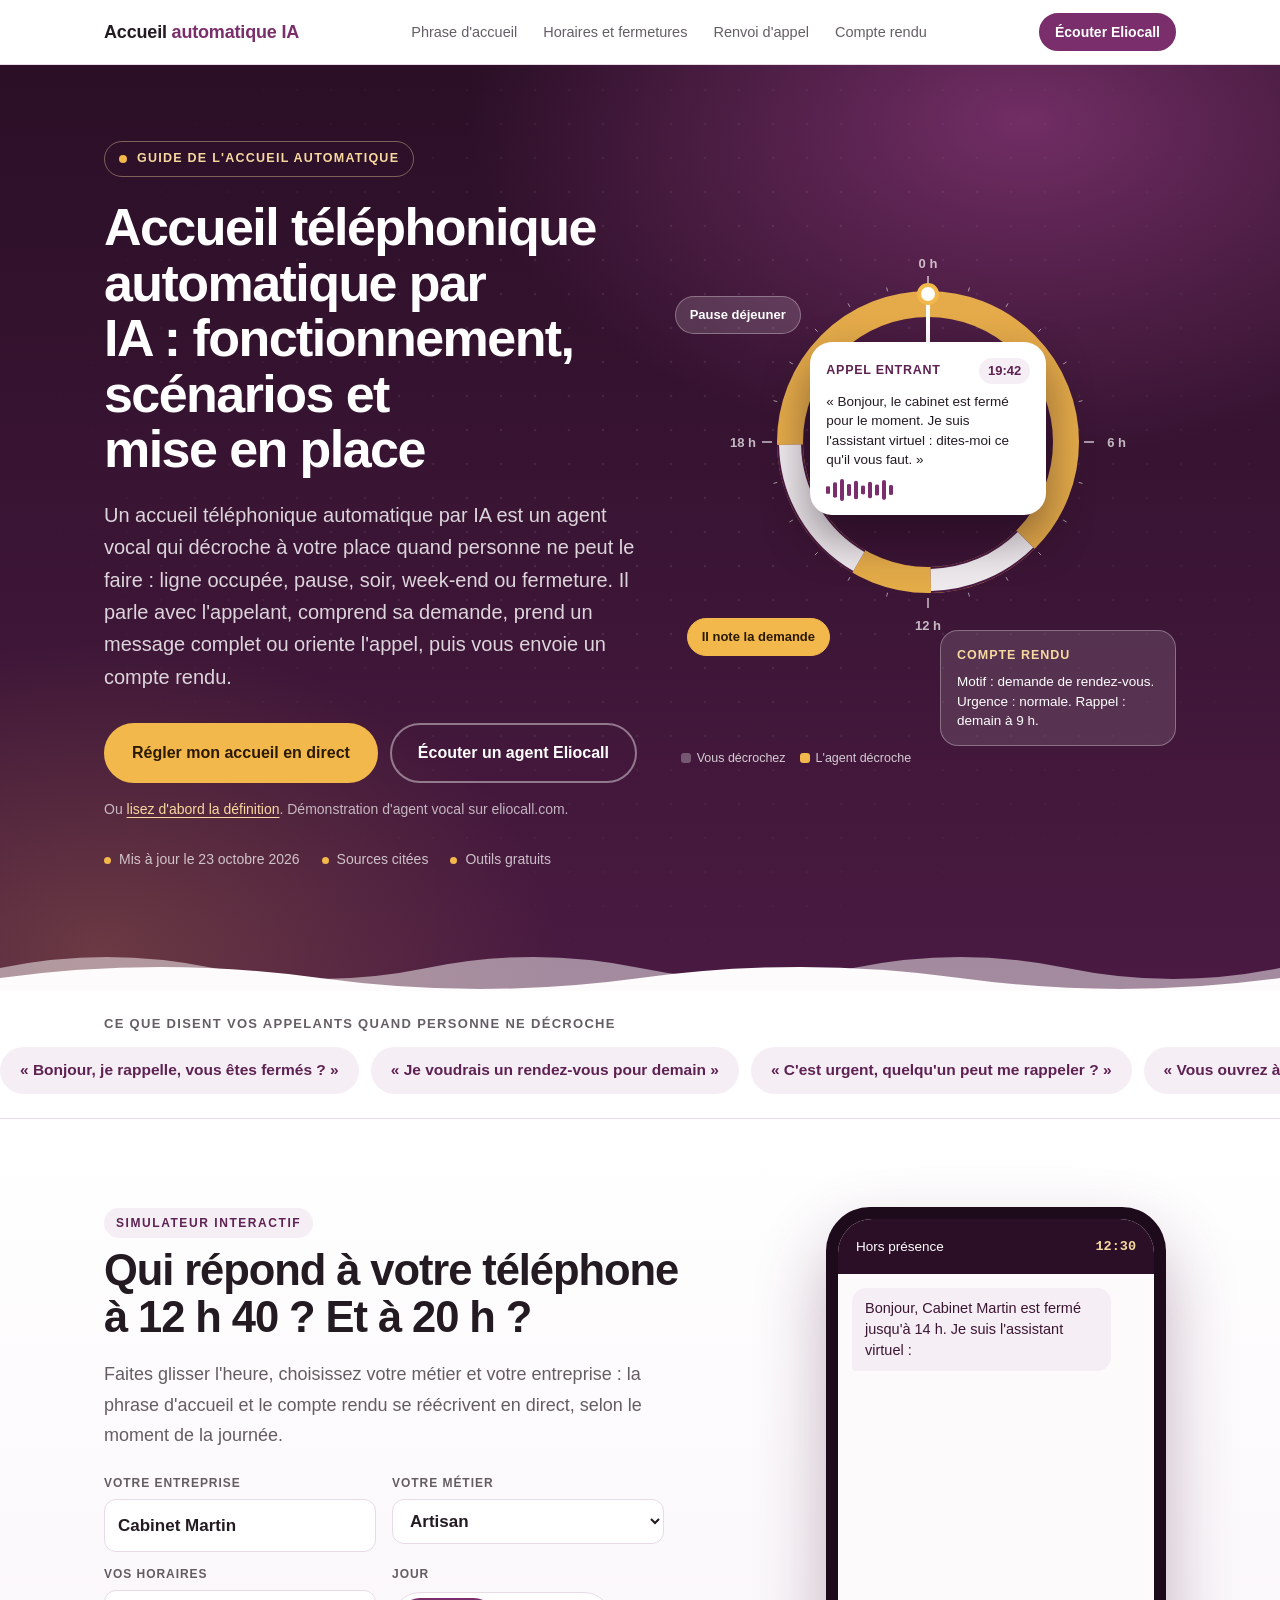
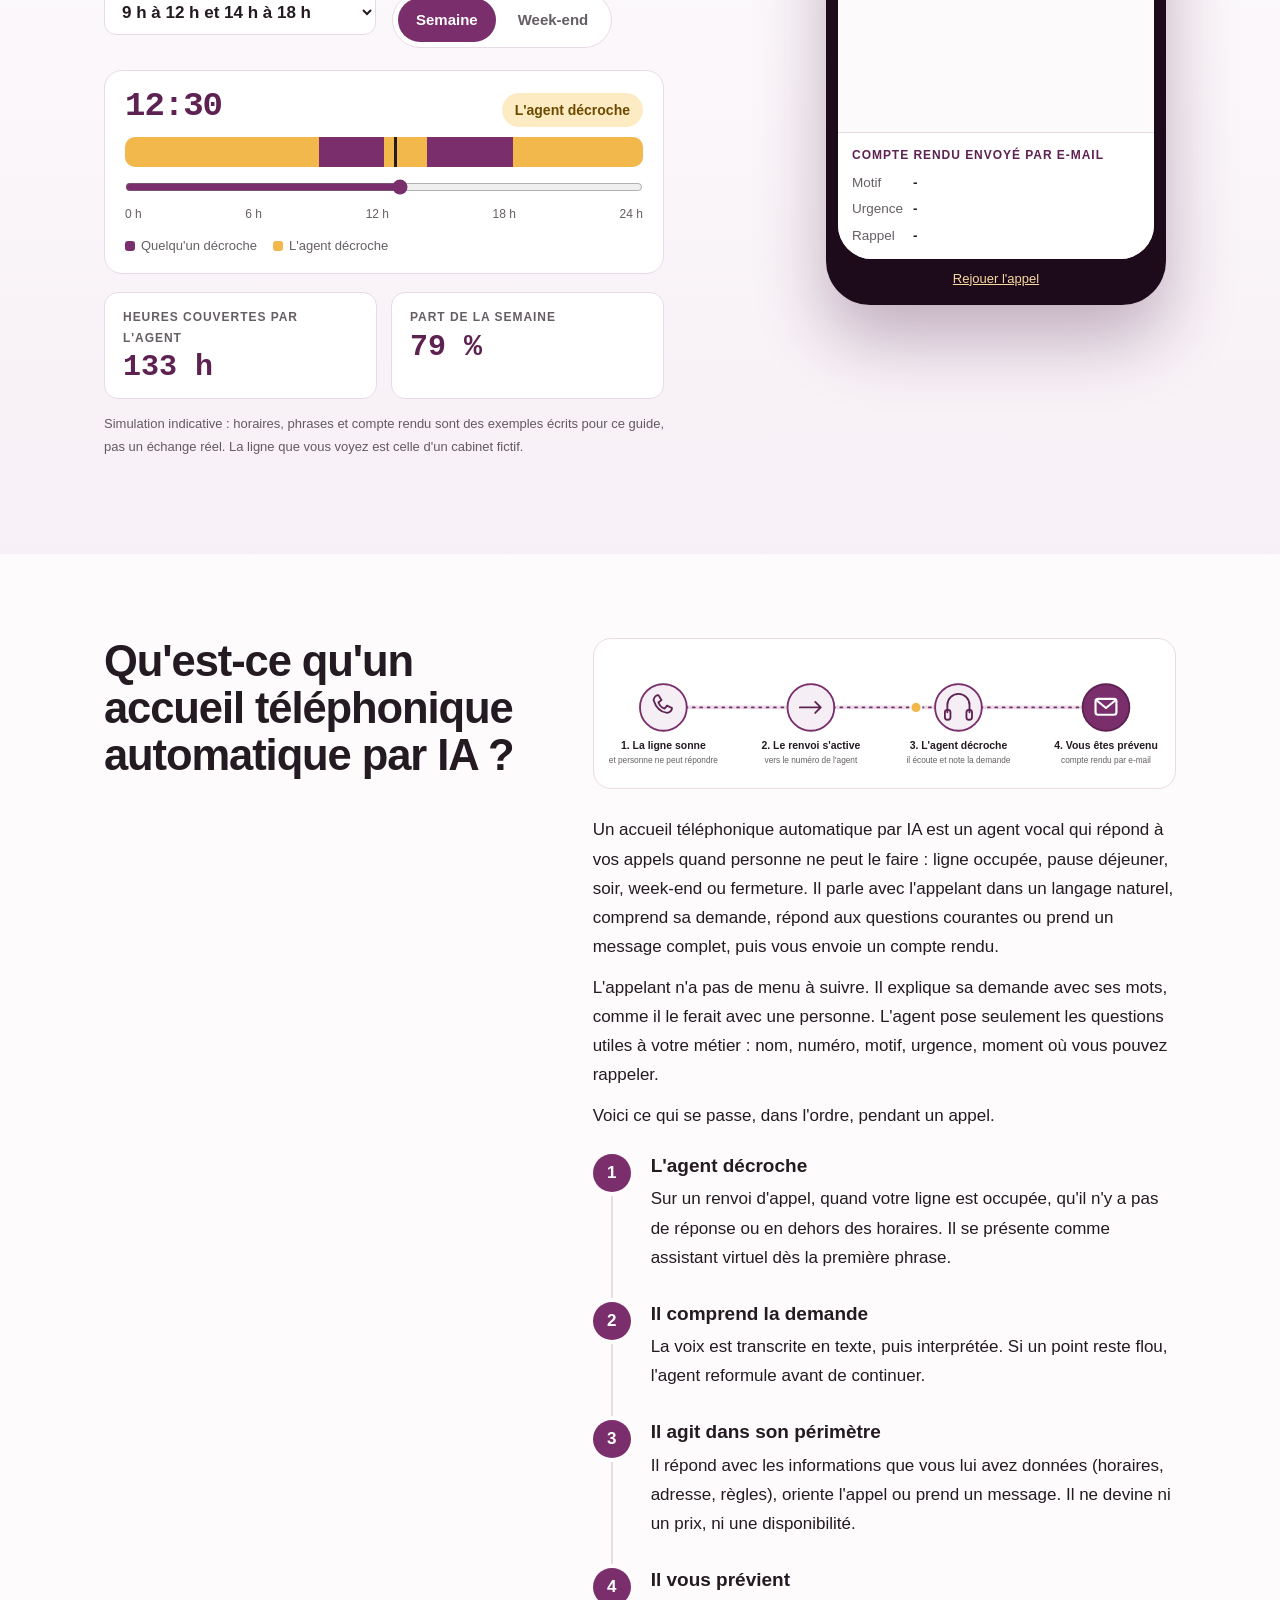
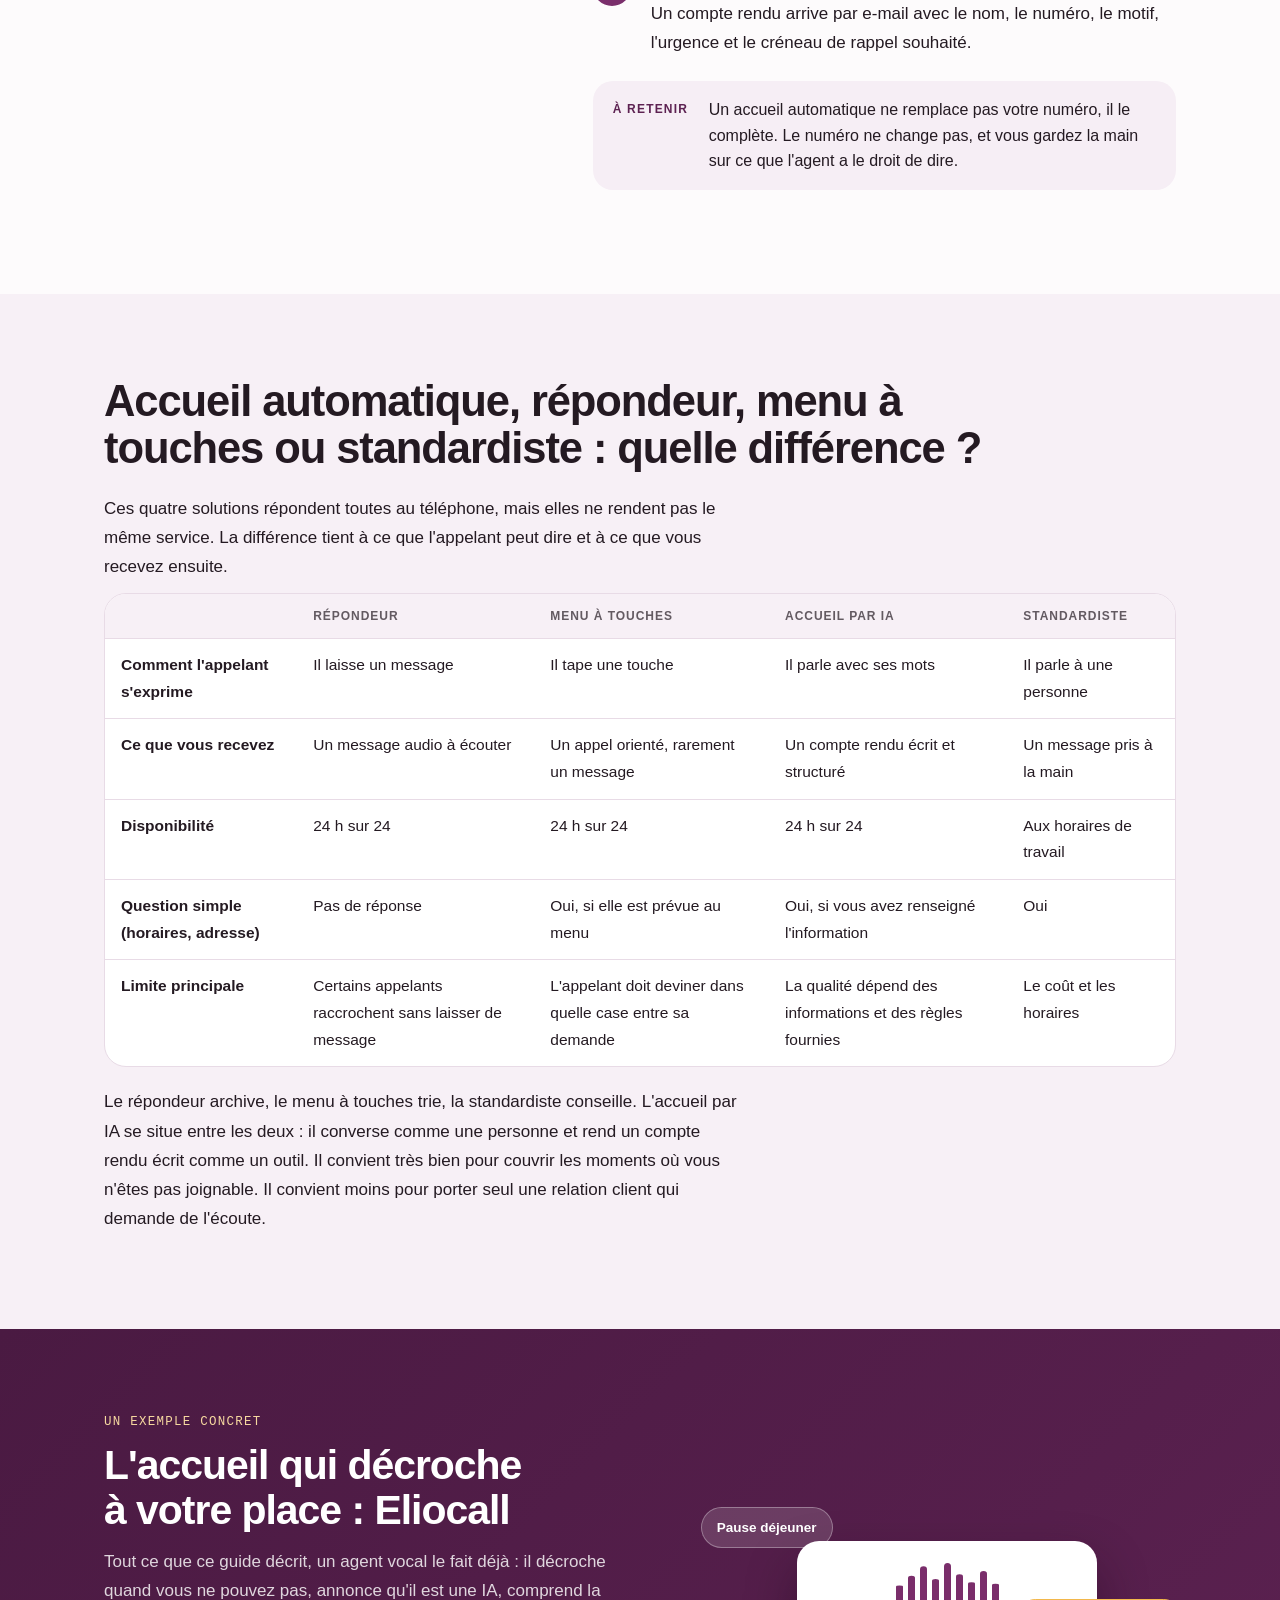
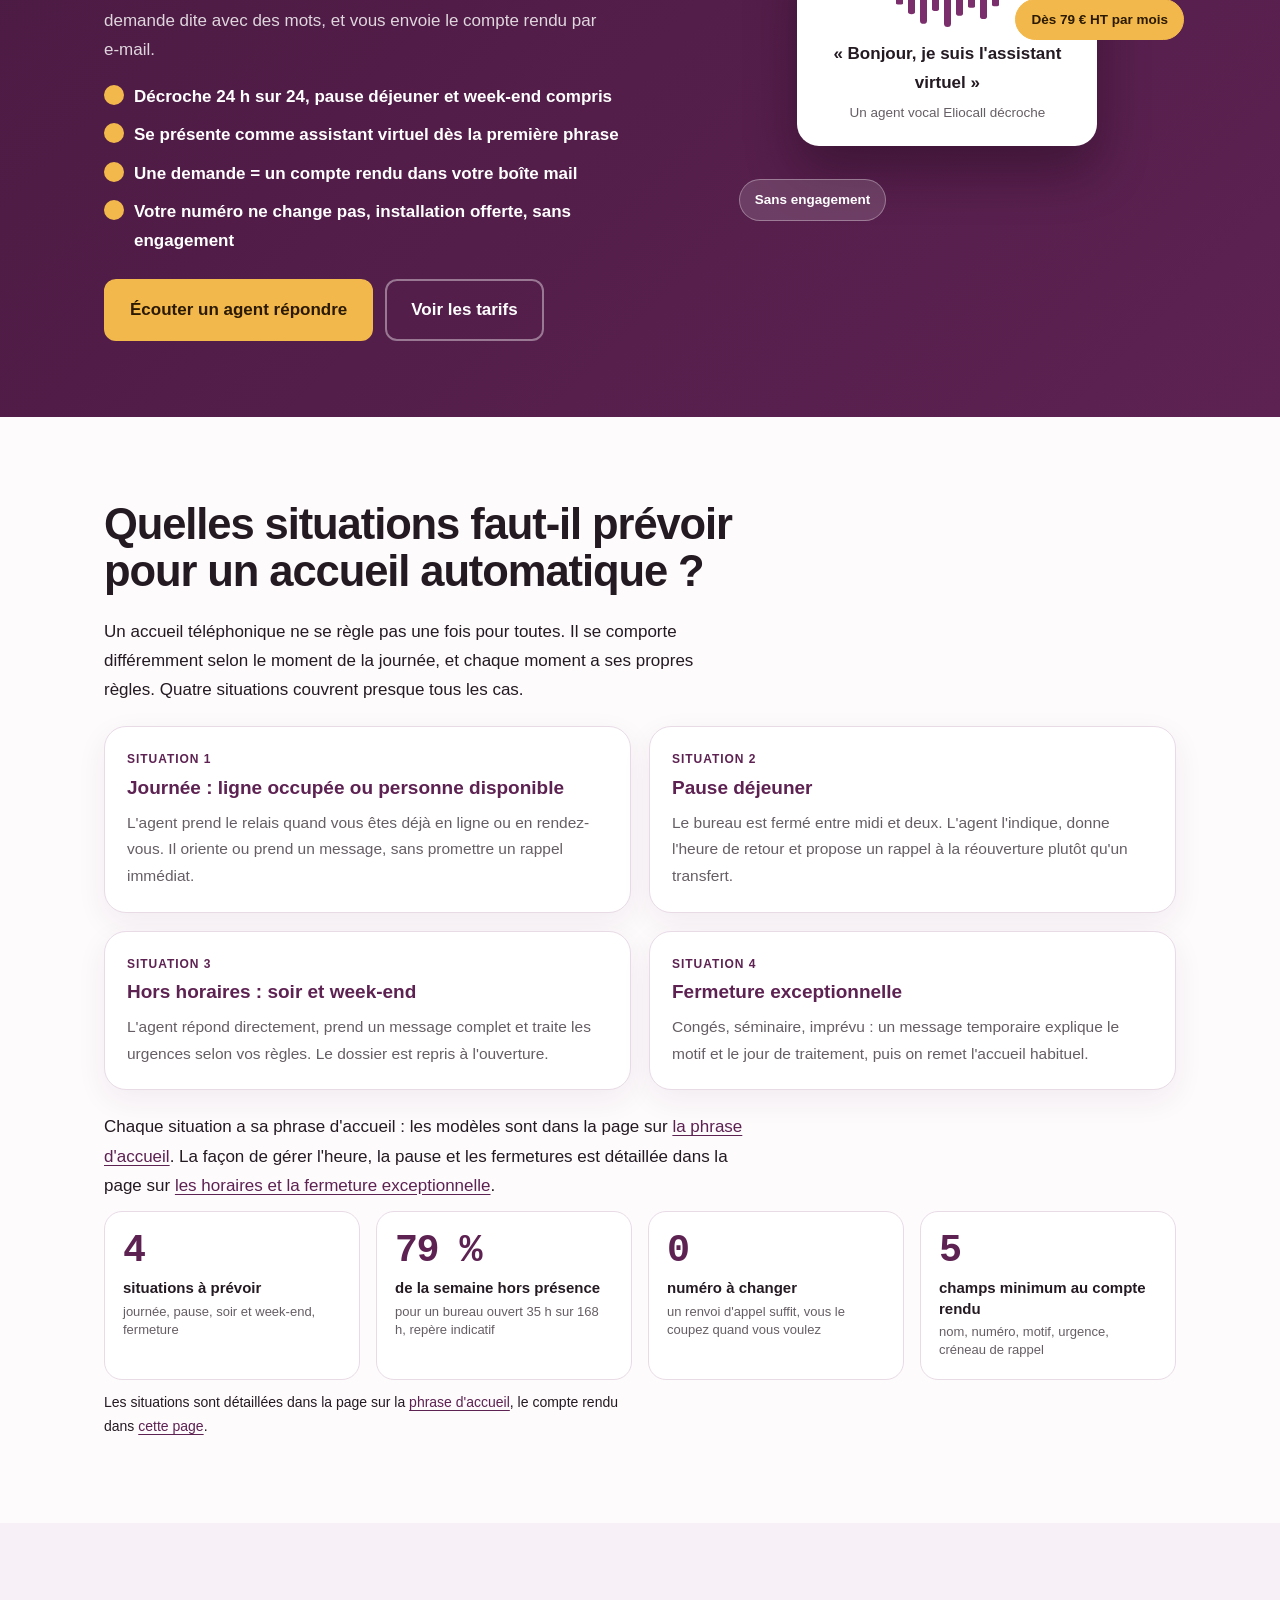
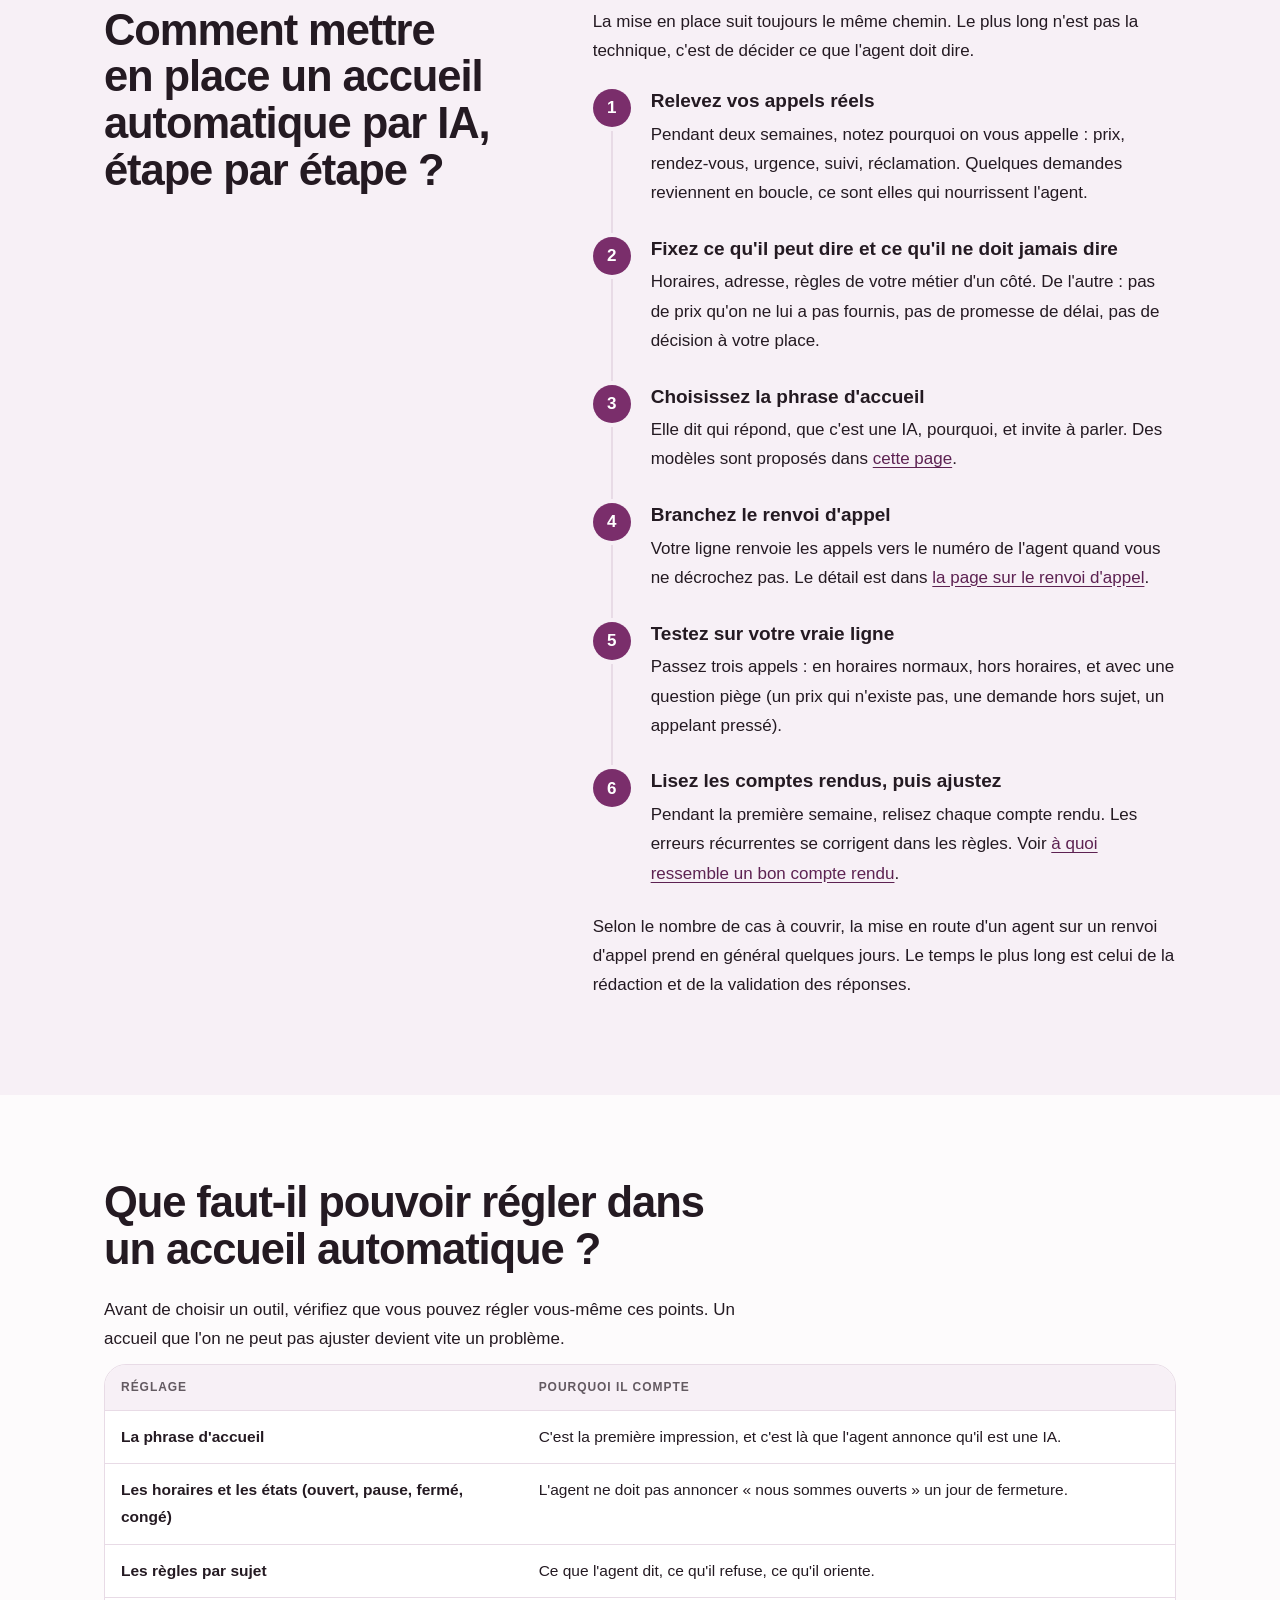
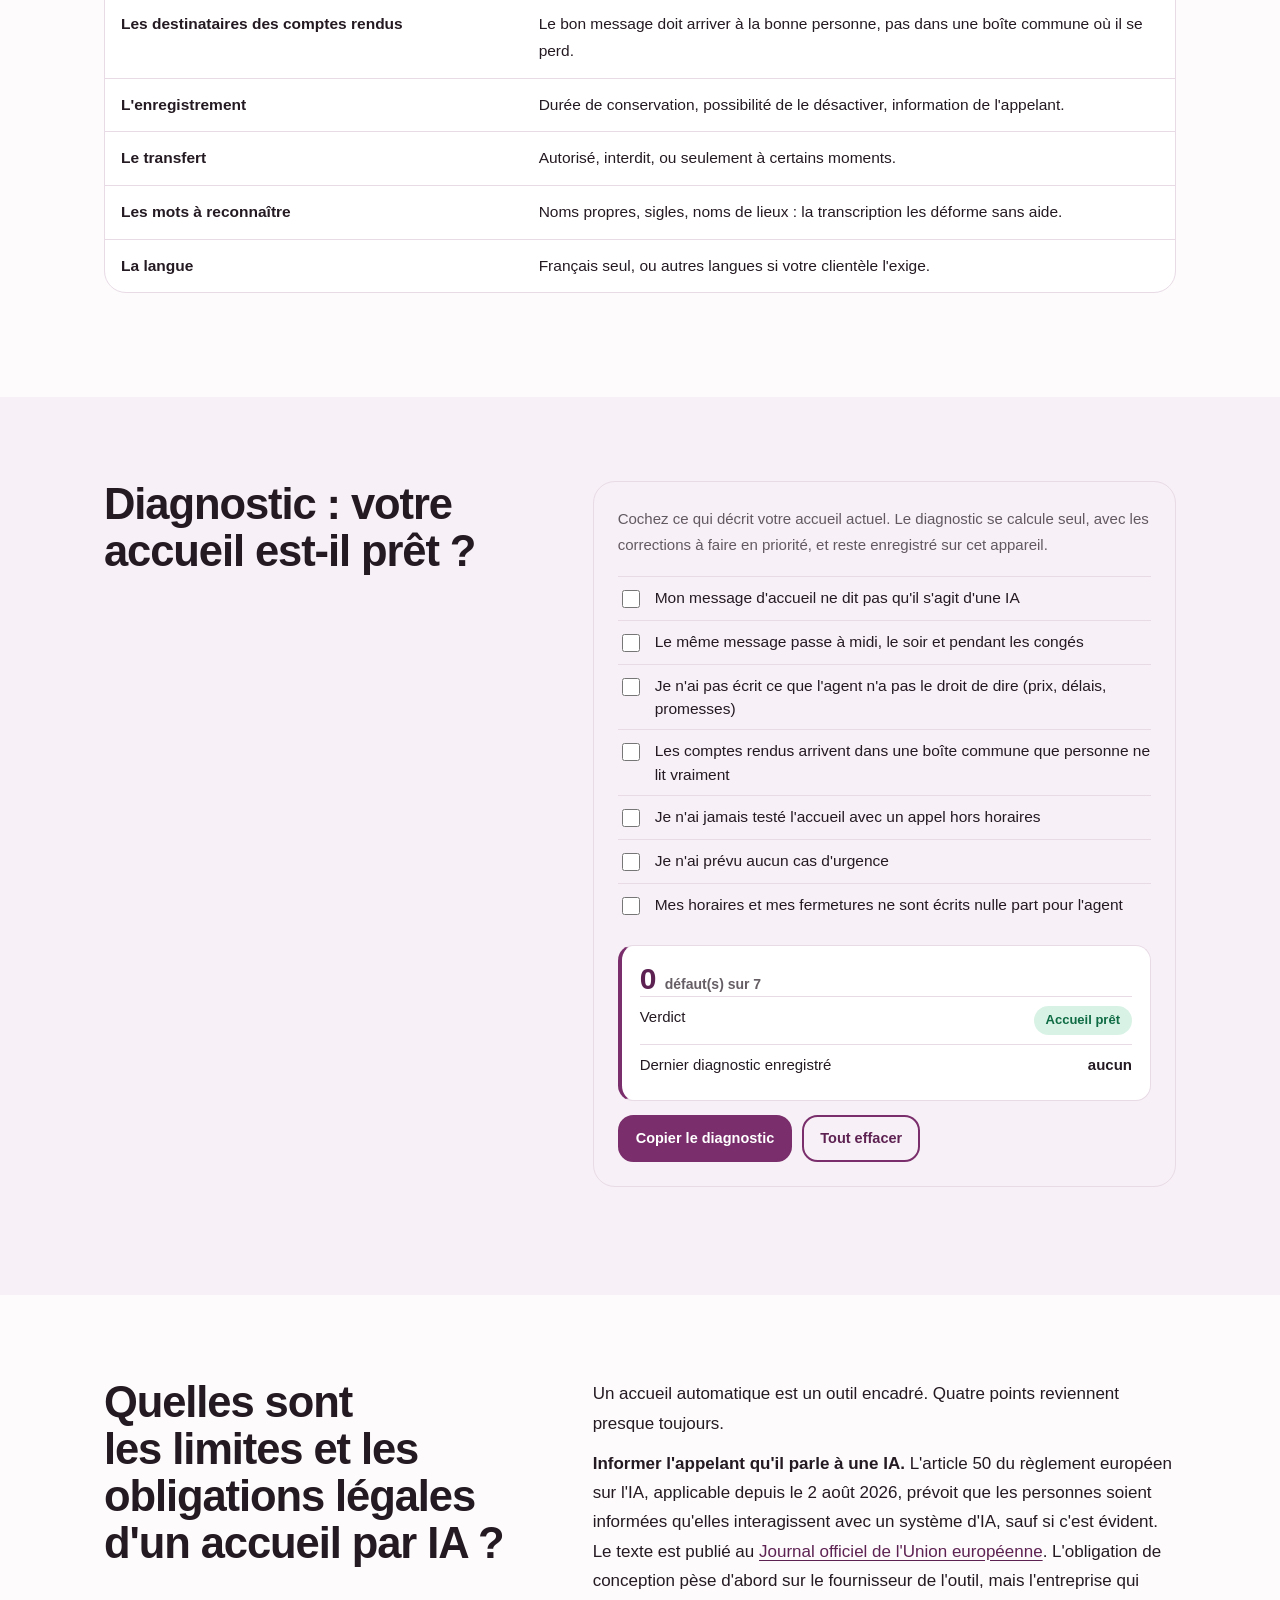
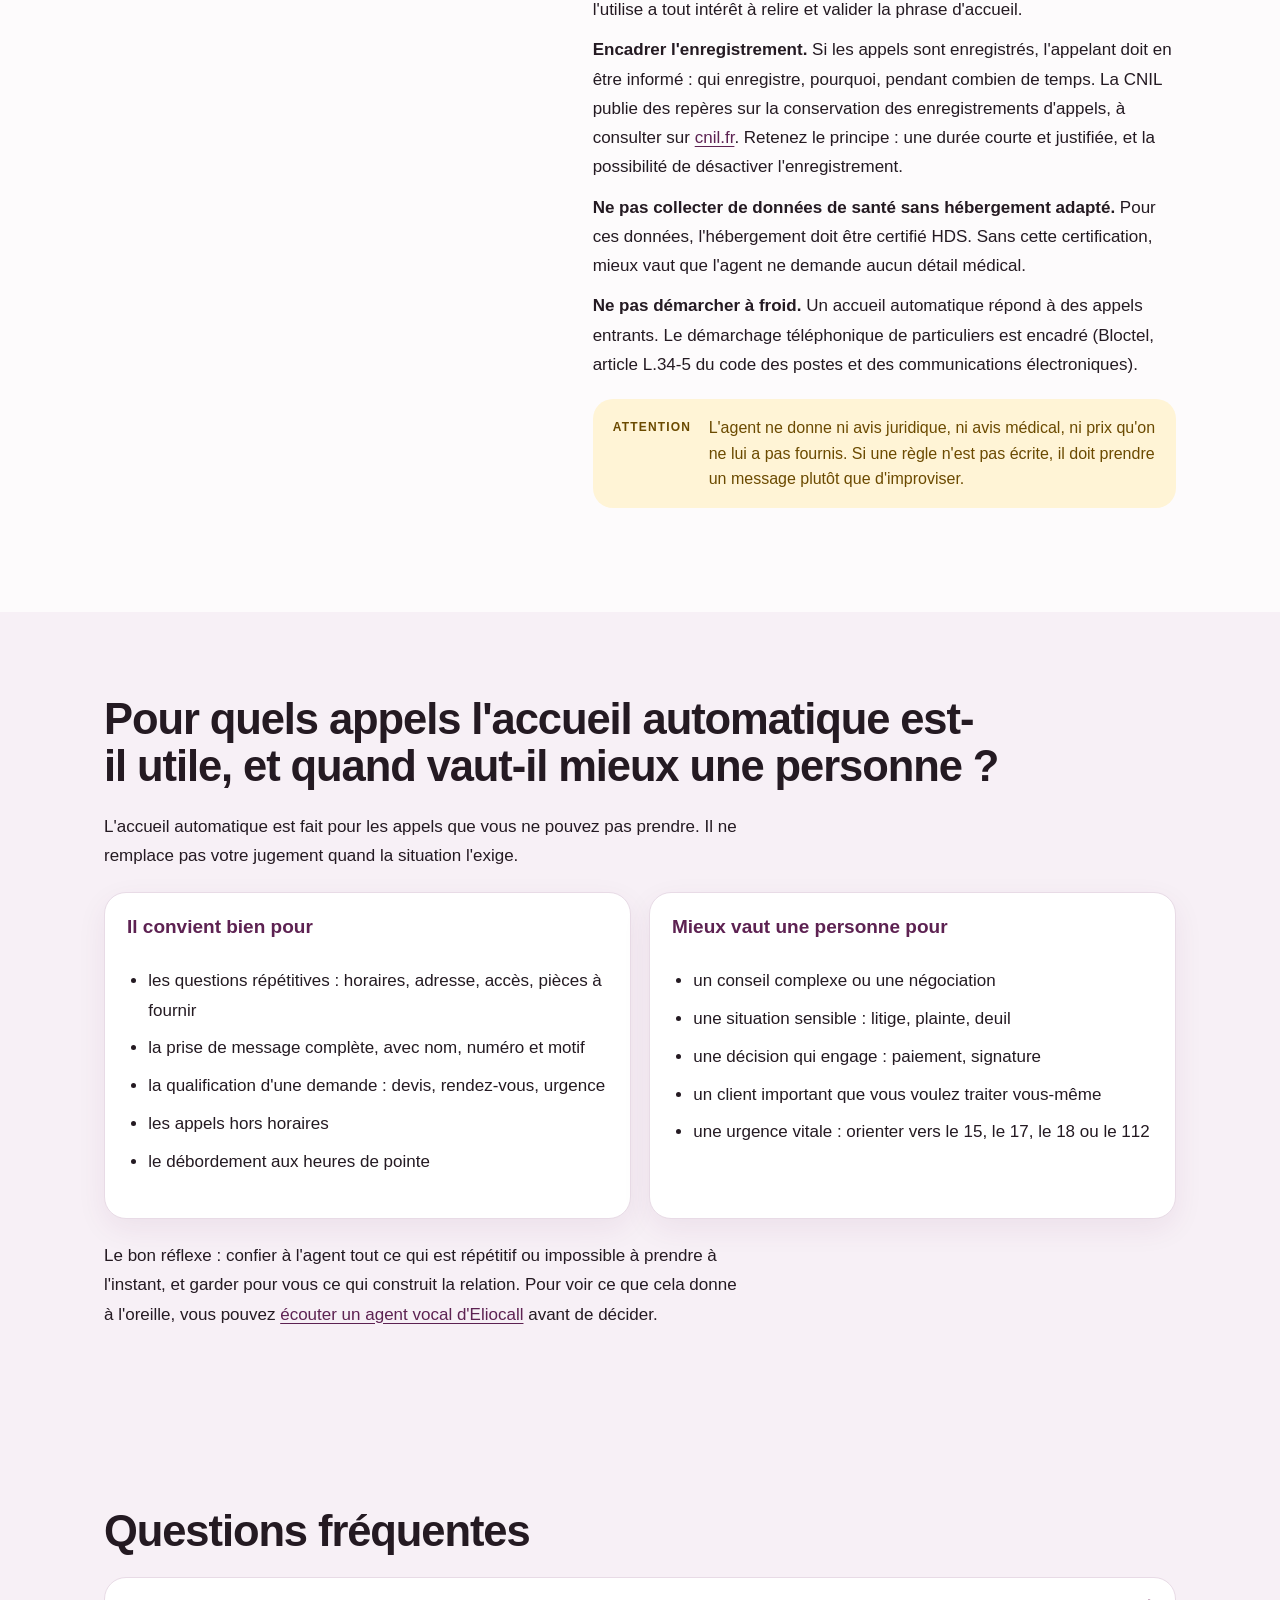
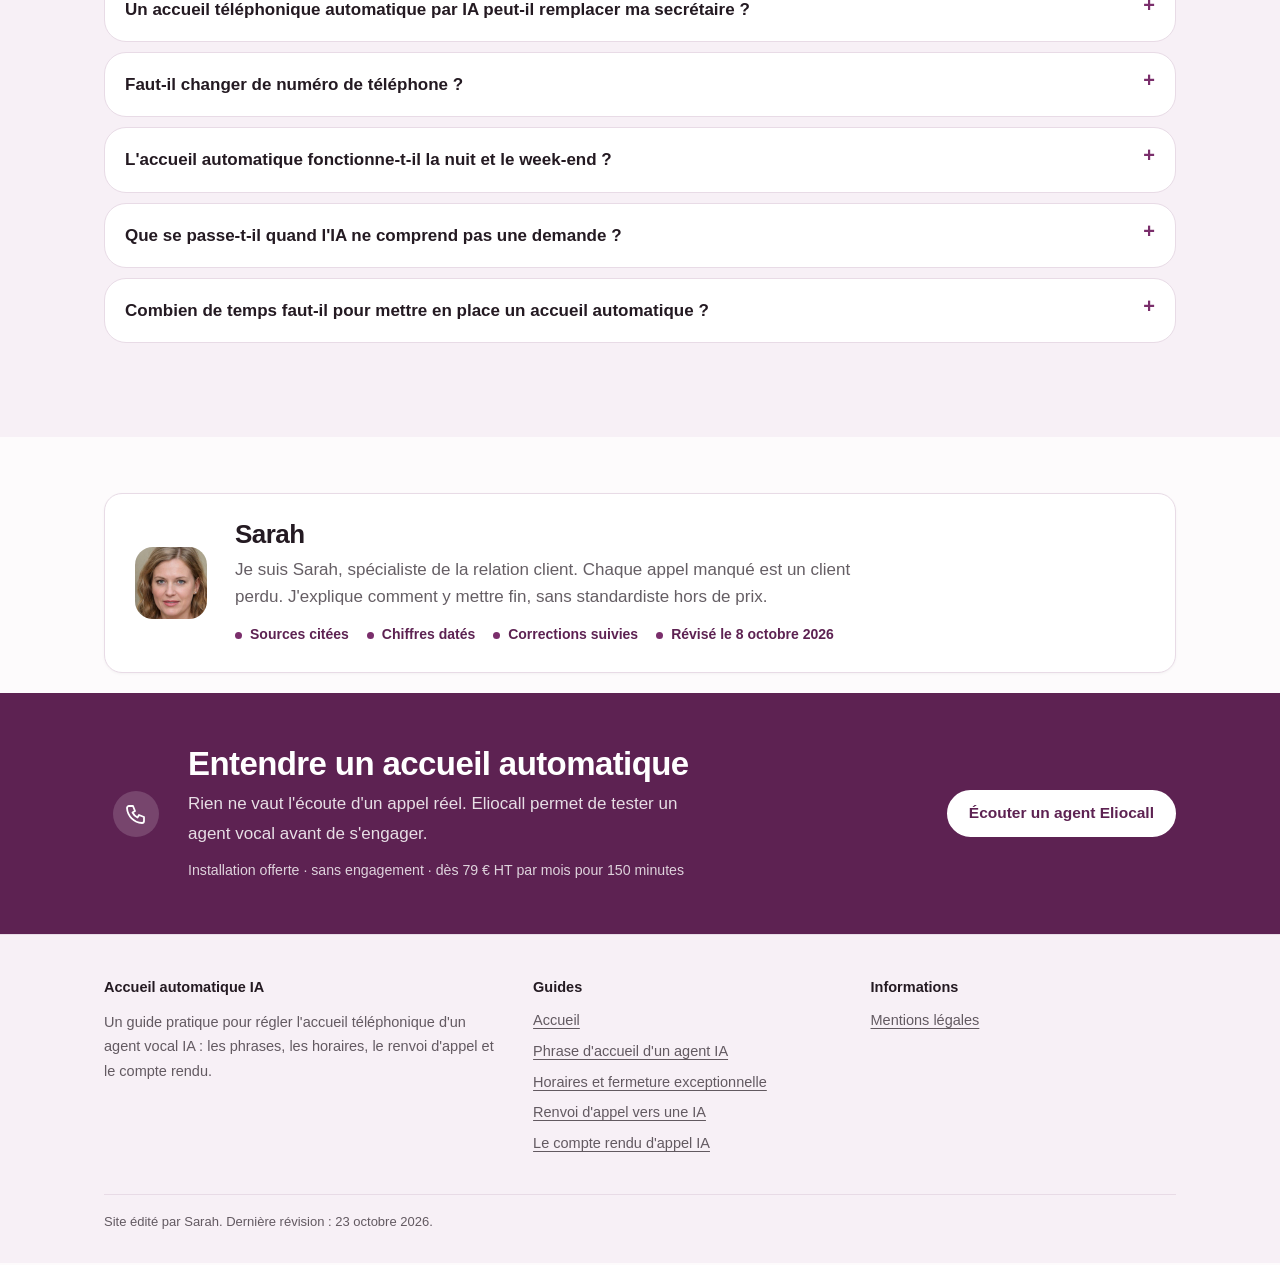
==== commit 94f559d3: "Auto-update date 23 octobre 2026" ====
--- a/index.html
+++ b/index.html
@@ -26,7 +26,7 @@
 
 <meta http-equiv="Content-Security-Policy" content="default-src 'self'; script-src 'self' 'unsafe-inline'; style-src 'self' 'unsafe-inline'; img-src 'self' data:; base-uri 'self'; form-action 'none'">
 <meta name="referrer" content="strict-origin-when-cross-origin">
-<script type="application/ld+json">{"@context": "https://schema.org", "@graph": [{"@type": "BreadcrumbList", "itemListElement": [{"@type": "ListItem", "position": 1, "name": "Accueil", "item": "https://accueil-telephonique-automatique-ia.fr/"}]}, {"@type": "Article", "headline": "Accueil téléphonique automatique par IA : fonctionnement, scénarios et mise en place", "description": "Accueil téléphonique automatique par IA : fonctionnement, différence avec un répondeur, les 4 situations à prévoir, mise en place et obligations légales.", "inLanguage": "fr-FR", "datePublished": "2026-10-05", "dateModified": "2026-10-22", "mainEntityOfPage": "https://accueil-telephonique-automatique-ia.fr/", "author": {"@type": "Organization", "name": "Accueil automatique IA", "url": "https://accueil-telephonique-automatique-ia.fr"}, "publisher": {"@type": "Organization", "name": "Accueil automatique IA", "url": "https://accueil-telephonique-automatique-ia.fr"}}, {"@type": "FAQPage", "mainEntity": [{"@type": "Question", "name": "Un accueil téléphonique automatique par IA peut-il remplacer ma secrétaire ?", "acceptedAnswer": {"@type": "Answer", "text": "En général non. Il couvre les appels que personne ne peut prendre (ligne occupée, pause, soir, congés) et prend un message complet. Il ne remplace ni le conseil, ni la relation avec vos clients, ni une personne qui connaît votre activité."}}, {"@type": "Question", "name": "Faut-il changer de numéro de téléphone ?", "acceptedAnswer": {"@type": "Answer", "text": "Non. On active un renvoi d'appel depuis votre ligne actuelle vers le numéro de l'agent, sur non-réponse ou sur occupation. Votre numéro reste le même et vous pouvez désactiver le renvoi à tout moment."}}, {"@type": "Question", "name": "L'accueil automatique fonctionne-t-il la nuit et le week-end ?", "acceptedAnswer": {"@type": "Answer", "text": "Oui, c'est l'un de ses principaux intérêts. Hors horaires, l'agent répond directement, prend un message complet et vous envoie un compte rendu que vous traitez à la réouverture."}}, {"@type": "Question", "name": "Que se passe-t-il quand l'IA ne comprend pas une demande ?", "acceptedAnswer": {"@type": "Answer", "text": "Un agent bien réglé reformule, puis prend un message avec le nom, le numéro et le motif tel que l'appelant l'a exprimé. Il ne doit pas inventer une réponse. Vous rappelez ensuite avec toutes les informations."}}, {"@type": "Question", "name": "Combien de temps faut-il pour mettre en place un accueil automatique ?", "acceptedAnswer": {"@type": "Answer", "text": "La partie technique (renvoi d'appel, branchement) prend en général quelques jours. Le temps le plus long est d'écrire et de valider les réponses et les règles, ce qui dépend de la complexité de votre activité."}}]}, {"@type": "WebSite", "@id": "https://accueil-telephonique-automatique-ia.fr/#site", "name": "Accueil automatique IA", "url": "https://accueil-telephonique-automatique-ia.fr/", "inLanguage": "fr-FR"}, {"@type": "Organization", "@id": "https://accueil-telephonique-automatique-ia.fr/#org", "name": "Accueil automatique IA", "url": "https://accueil-telephonique-automatique-ia.fr/", "logo": {"@type": "ImageObject", "url": "https://accueil-telephonique-automatique-ia.fr/icon-192.png", "width": 192, "height": 192}}]}</script>
+<script type="application/ld+json">{"@context": "https://schema.org", "@graph": [{"@type": "BreadcrumbList", "itemListElement": [{"@type": "ListItem", "position": 1, "name": "Accueil", "item": "https://accueil-telephonique-automatique-ia.fr/"}]}, {"@type": "Article", "headline": "Accueil téléphonique automatique par IA : fonctionnement, scénarios et mise en place", "description": "Accueil téléphonique automatique par IA : fonctionnement, différence avec un répondeur, les 4 situations à prévoir, mise en place et obligations légales.", "inLanguage": "fr-FR", "datePublished": "2026-10-05", "dateModified": "2026-10-23", "mainEntityOfPage": "https://accueil-telephonique-automatique-ia.fr/", "author": {"@type": "Organization", "name": "Accueil automatique IA", "url": "https://accueil-telephonique-automatique-ia.fr"}, "publisher": {"@type": "Organization", "name": "Accueil automatique IA", "url": "https://accueil-telephonique-automatique-ia.fr"}}, {"@type": "FAQPage", "mainEntity": [{"@type": "Question", "name": "Un accueil téléphonique automatique par IA peut-il remplacer ma secrétaire ?", "acceptedAnswer": {"@type": "Answer", "text": "En général non. Il couvre les appels que personne ne peut prendre (ligne occupée, pause, soir, congés) et prend un message complet. Il ne remplace ni le conseil, ni la relation avec vos clients, ni une personne qui connaît votre activité."}}, {"@type": "Question", "name": "Faut-il changer de numéro de téléphone ?", "acceptedAnswer": {"@type": "Answer", "text": "Non. On active un renvoi d'appel depuis votre ligne actuelle vers le numéro de l'agent, sur non-réponse ou sur occupation. Votre numéro reste le même et vous pouvez désactiver le renvoi à tout moment."}}, {"@type": "Question", "name": "L'accueil automatique fonctionne-t-il la nuit et le week-end ?", "acceptedAnswer": {"@type": "Answer", "text": "Oui, c'est l'un de ses principaux intérêts. Hors horaires, l'agent répond directement, prend un message complet et vous envoie un compte rendu que vous traitez à la réouverture."}}, {"@type": "Question", "name": "Que se passe-t-il quand l'IA ne comprend pas une demande ?", "acceptedAnswer": {"@type": "Answer", "text": "Un agent bien réglé reformule, puis prend un message avec le nom, le numéro et le motif tel que l'appelant l'a exprimé. Il ne doit pas inventer une réponse. Vous rappelez ensuite avec toutes les informations."}}, {"@type": "Question", "name": "Combien de temps faut-il pour mettre en place un accueil automatique ?", "acceptedAnswer": {"@type": "Answer", "text": "La partie technique (renvoi d'appel, branchement) prend en général quelques jours. Le temps le plus long est d'écrire et de valider les réponses et les règles, ce qui dépend de la complexité de votre activité."}}]}, {"@type": "WebSite", "@id": "https://accueil-telephonique-automatique-ia.fr/#site", "name": "Accueil automatique IA", "url": "https://accueil-telephonique-automatique-ia.fr/", "inLanguage": "fr-FR"}, {"@type": "Organization", "@id": "https://accueil-telephonique-automatique-ia.fr/#org", "name": "Accueil automatique IA", "url": "https://accueil-telephonique-automatique-ia.fr/", "logo": {"@type": "ImageObject", "url": "https://accueil-telephonique-automatique-ia.fr/icon-192.png", "width": 192, "height": 192}}]}</script>
 <link rel="stylesheet" href="/style.css">
 <script>(function(){var d=document.documentElement;if(window.matchMedia&&matchMedia("(prefers-reduced-motion: reduce)").matches)return;d.classList.add("a-js");setTimeout(function(){if(!window.__rvok)d.classList.add("a-show")},3500)})();</script>
 </head>
@@ -35,7 +35,7 @@
 <div class="a-rdp" id="rdp" aria-hidden="true"><i></i></div>
 <header class="a-top"><div class="a-wrap"><a class="a-brand" href="/">Accueil <span>automatique IA</span></a><nav class="a-nav" aria-label="Navigation"><a href="/phrase-d-accueil-ia/">Phrase d'accueil</a><a href="/horaires-pause-midi-fermeture/">Horaires et fermetures</a><a href="/renvoi-d-appel-vers-une-ia/">Renvoi d'appel</a><a href="/compte-rendu-d-appel-ia/">Compte rendu</a></nav><a class="a-btn a-small" href="https://eliocall.com/?utm_source=accueil-telephonique-automatique-ia&amp;utm_medium=guide&amp;utm_campaign=header" rel="nofollow sponsored noopener">Écouter Eliocall</a></div></header>
 <main id="contenu">
-<section class="a-lh" data-ap><div class="a-lgw" aria-hidden="true"><div class="a-lgrid"></div></div><div class="a-wrap"><div><div class="a-lk"><i></i>Guide de l'accueil automatique</div><h1>Accueil téléphonique automatique par IA&nbsp;: fonctionnement, scénarios et mise en place</h1><p class="a-ll">Un accueil téléphonique automatique par IA est un agent vocal qui décroche à votre place quand personne ne peut le faire&nbsp;: ligne occupée, pause, soir, week-end ou fermeture. Il parle avec l'appelant, comprend sa demande, prend un message complet ou oriente l'appel, puis vous envoie un compte rendu.</p><div class="a-lacts"><a class="a-lb1" href="#demo">Régler mon accueil en direct</a><a class="a-lb2" href="https://eliocall.com/?utm_source=accueil-telephonique-automatique-ia&amp;utm_medium=guide&amp;utm_campaign=hero-ecouter#hero-form" rel="nofollow sponsored noopener">Écouter un agent Eliocall</a></div><p class="a-lsub">Ou <a href="#qu-est-ce-qu-un-accueil-telephonique-automatique">lisez d'abord la définition</a>. Démonstration d'agent vocal sur eliocall.com.</p><div class="a-ltr"><span>Mis à jour le 22 octobre 2026</span><span>Sources citées</span><span>Outils gratuits</span></div></div><div class="a-lart" aria-hidden="true"><div class="a-ldial"><svg viewBox="0 0 400 400" role="img" aria-label="Un cadran de 24 heures : l'agent décroche le matin tôt, à midi, le soir et la nuit"><circle cx="200" cy="200" r="138" fill="none" stroke="#f2b84b" stroke-width="26" opacity=".92"/><circle cx="200" cy="200" r="138" fill="none" stroke="#4a1a42" stroke-width="26" stroke-dasharray="105.38 761.69" stroke-dashoffset="-325.15" transform="rotate(-90 200 200)" opacity="1"/><circle cx="200" cy="200" r="138" fill="none" stroke="#4a1a42" stroke-width="26" stroke-dasharray="141.51 725.57" stroke-dashoffset="-505.80" transform="rotate(-90 200 200)" opacity="1"/><circle cx="200" cy="200" r="138" fill="none" stroke="#ffffff" stroke-width="22" stroke-dasharray="105.38 761.69" stroke-dashoffset="-325.15" transform="rotate(-90 200 200)" opacity="0.9"/><circle cx="200" cy="200" r="138" fill="none" stroke="#ffffff" stroke-width="22" stroke-dasharray="141.51 725.57" stroke-dashoffset="-505.80" transform="rotate(-90 200 200)" opacity="0.9"/><line x1="200.0" y1="44.0" x2="200.0" y2="34.0" stroke="rgba(255,255,255,.55)" stroke-width="2"/><line x1="240.4" y1="49.3" x2="241.4" y2="45.5" stroke="rgba(255,255,255,.55)" stroke-width="1"/><line x1="278.0" y1="64.9" x2="280.0" y2="61.4" stroke="rgba(255,255,255,.55)" stroke-width="1"/><line x1="310.3" y1="89.7" x2="313.1" y2="86.9" stroke="rgba(255,255,255,.55)" stroke-width="1"/><line x1="335.1" y1="122.0" x2="338.6" y2="120.0" stroke="rgba(255,255,255,.55)" stroke-width="1"/><line x1="350.7" y1="159.6" x2="354.5" y2="158.6" stroke="rgba(255,255,255,.55)" stroke-width="1"/><line x1="356.0" y1="200.0" x2="366.0" y2="200.0" stroke="rgba(255,255,255,.55)" stroke-width="2"/><line x1="350.7" y1="240.4" x2="354.5" y2="241.4" stroke="rgba(255,255,255,.55)" stroke-width="1"/><line x1="335.1" y1="278.0" x2="338.6" y2="280.0" stroke="rgba(255,255,255,.55)" stroke-width="1"/><line x1="310.3" y1="310.3" x2="313.1" y2="313.1" stroke="rgba(255,255,255,.55)" stroke-width="1"/><line x1="278.0" y1="335.1" x2="280.0" y2="338.6" stroke="rgba(255,255,255,.55)" stroke-width="1"/><line x1="240.4" y1="350.7" x2="241.4" y2="354.5" stroke="rgba(255,255,255,.55)" stroke-width="1"/><line x1="200.0" y1="356.0" x2="200.0" y2="366.0" stroke="rgba(255,255,255,.55)" stroke-width="2"/><line x1="159.6" y1="350.7" x2="158.6" y2="354.5" stroke="rgba(255,255,255,.55)" stroke-width="1"/><line x1="122.0" y1="335.1" x2="120.0" y2="338.6" stroke="rgba(255,255,255,.55)" stroke-width="1"/><line x1="89.7" y1="310.3" x2="86.9" y2="313.1" stroke="rgba(255,255,255,.55)" stroke-width="1"/><line x1="64.9" y1="278.0" x2="61.4" y2="280.0" stroke="rgba(255,255,255,.55)" stroke-width="1"/><line x1="49.3" y1="240.4" x2="45.5" y2="241.4" stroke="rgba(255,255,255,.55)" stroke-width="1"/><line x1="44.0" y1="200.0" x2="34.0" y2="200.0" stroke="rgba(255,255,255,.55)" stroke-width="2"/><line x1="49.3" y1="159.6" x2="45.5" y2="158.6" stroke="rgba(255,255,255,.55)" stroke-width="1"/><line x1="64.9" y1="122.0" x2="61.4" y2="120.0" stroke="rgba(255,255,255,.55)" stroke-width="1"/><line x1="89.7" y1="89.7" x2="86.9" y2="86.9" stroke="rgba(255,255,255,.55)" stroke-width="1"/><line x1="122.0" y1="64.9" x2="120.0" y2="61.4" stroke="rgba(255,255,255,.55)" stroke-width="1"/><line x1="159.6" y1="49.3" x2="158.6" y2="45.5" stroke="rgba(255,255,255,.55)" stroke-width="1"/><g font-family="-apple-system,'Segoe UI',Arial,sans-serif" font-size="13" font-weight="800" fill="rgba(255,255,255,.7)" text-anchor="middle"><text x="200" y="26">0 h</text><text x="398" y="205" text-anchor="end">6 h</text><text x="200" y="388">12 h</text><text x="2" y="205" text-anchor="start">18 h</text></g><g class="a-lhand"><line x1="200" y1="200" x2="200" y2="52" stroke="#fff" stroke-width="4" stroke-linecap="round"/><circle cx="200" cy="52" r="9" fill="#fff" stroke="#f2b84b" stroke-width="4"/></g></svg></div><div class="a-lcall"><div class="a-lct"><span>Appel entrant</span><b>19:42</b></div><p>«&nbsp;Bonjour, le cabinet est fermé pour le moment. Je suis l'assistant virtuel&nbsp;: dites-moi ce qu'il vous faut.&nbsp;»</p><div class="a-lcw"><i></i><i></i><i></i><i></i><i></i><i></i><i></i><i></i><i></i><i></i></div></div><div class="a-lchip a-lc1">Pause déjeuner</div><div class="a-lchip a-lc2">Il note la demande</div><div class="a-lrep"><b>Compte rendu</b><span>Motif&nbsp;: demande de rendez-vous. Urgence&nbsp;: normale. Rappel&nbsp;: demain à 9 h.</span></div><div class="a-llg"><span>Vous décrochez</span><span>L'agent décroche</span></div></div></div><div class="a-lwave" aria-hidden="true"><svg viewBox="0 0 2880 54" preserveAspectRatio="none"><path d="M0 30 Q120 8 240 30 T480 30 T720 30 T960 30 T1200 30 T1440 30 T1680 30 T1920 30 T2160 30 T2400 30 T2640 30 T2880 30 V54 H0Z" fill="var(--bg)" opacity=".5"/><path d="M0 40 Q180 18 360 40 T720 40 T1080 40 T1440 40 T1800 40 T2160 40 T2520 40 T2880 40 V54 H0Z" fill="var(--bg)"/></svg></div></section>
+<section class="a-lh" data-ap><div class="a-lgw" aria-hidden="true"><div class="a-lgrid"></div></div><div class="a-wrap"><div><div class="a-lk"><i></i>Guide de l'accueil automatique</div><h1>Accueil téléphonique automatique par IA&nbsp;: fonctionnement, scénarios et mise en place</h1><p class="a-ll">Un accueil téléphonique automatique par IA est un agent vocal qui décroche à votre place quand personne ne peut le faire&nbsp;: ligne occupée, pause, soir, week-end ou fermeture. Il parle avec l'appelant, comprend sa demande, prend un message complet ou oriente l'appel, puis vous envoie un compte rendu.</p><div class="a-lacts"><a class="a-lb1" href="#demo">Régler mon accueil en direct</a><a class="a-lb2" href="https://eliocall.com/?utm_source=accueil-telephonique-automatique-ia&amp;utm_medium=guide&amp;utm_campaign=hero-ecouter#hero-form" rel="nofollow sponsored noopener">Écouter un agent Eliocall</a></div><p class="a-lsub">Ou <a href="#qu-est-ce-qu-un-accueil-telephonique-automatique">lisez d'abord la définition</a>. Démonstration d'agent vocal sur eliocall.com.</p><div class="a-ltr"><span>Mis à jour le 23 octobre 2026</span><span>Sources citées</span><span>Outils gratuits</span></div></div><div class="a-lart" aria-hidden="true"><div class="a-ldial"><svg viewBox="0 0 400 400" role="img" aria-label="Un cadran de 24 heures : l'agent décroche le matin tôt, à midi, le soir et la nuit"><circle cx="200" cy="200" r="138" fill="none" stroke="#f2b84b" stroke-width="26" opacity=".92"/><circle cx="200" cy="200" r="138" fill="none" stroke="#4a1a42" stroke-width="26" stroke-dasharray="105.38 761.69" stroke-dashoffset="-325.15" transform="rotate(-90 200 200)" opacity="1"/><circle cx="200" cy="200" r="138" fill="none" stroke="#4a1a42" stroke-width="26" stroke-dasharray="141.51 725.57" stroke-dashoffset="-505.80" transform="rotate(-90 200 200)" opacity="1"/><circle cx="200" cy="200" r="138" fill="none" stroke="#ffffff" stroke-width="22" stroke-dasharray="105.38 761.69" stroke-dashoffset="-325.15" transform="rotate(-90 200 200)" opacity="0.9"/><circle cx="200" cy="200" r="138" fill="none" stroke="#ffffff" stroke-width="22" stroke-dasharray="141.51 725.57" stroke-dashoffset="-505.80" transform="rotate(-90 200 200)" opacity="0.9"/><line x1="200.0" y1="44.0" x2="200.0" y2="34.0" stroke="rgba(255,255,255,.55)" stroke-width="2"/><line x1="240.4" y1="49.3" x2="241.4" y2="45.5" stroke="rgba(255,255,255,.55)" stroke-width="1"/><line x1="278.0" y1="64.9" x2="280.0" y2="61.4" stroke="rgba(255,255,255,.55)" stroke-width="1"/><line x1="310.3" y1="89.7" x2="313.1" y2="86.9" stroke="rgba(255,255,255,.55)" stroke-width="1"/><line x1="335.1" y1="122.0" x2="338.6" y2="120.0" stroke="rgba(255,255,255,.55)" stroke-width="1"/><line x1="350.7" y1="159.6" x2="354.5" y2="158.6" stroke="rgba(255,255,255,.55)" stroke-width="1"/><line x1="356.0" y1="200.0" x2="366.0" y2="200.0" stroke="rgba(255,255,255,.55)" stroke-width="2"/><line x1="350.7" y1="240.4" x2="354.5" y2="241.4" stroke="rgba(255,255,255,.55)" stroke-width="1"/><line x1="335.1" y1="278.0" x2="338.6" y2="280.0" stroke="rgba(255,255,255,.55)" stroke-width="1"/><line x1="310.3" y1="310.3" x2="313.1" y2="313.1" stroke="rgba(255,255,255,.55)" stroke-width="1"/><line x1="278.0" y1="335.1" x2="280.0" y2="338.6" stroke="rgba(255,255,255,.55)" stroke-width="1"/><line x1="240.4" y1="350.7" x2="241.4" y2="354.5" stroke="rgba(255,255,255,.55)" stroke-width="1"/><line x1="200.0" y1="356.0" x2="200.0" y2="366.0" stroke="rgba(255,255,255,.55)" stroke-width="2"/><line x1="159.6" y1="350.7" x2="158.6" y2="354.5" stroke="rgba(255,255,255,.55)" stroke-width="1"/><line x1="122.0" y1="335.1" x2="120.0" y2="338.6" stroke="rgba(255,255,255,.55)" stroke-width="1"/><line x1="89.7" y1="310.3" x2="86.9" y2="313.1" stroke="rgba(255,255,255,.55)" stroke-width="1"/><line x1="64.9" y1="278.0" x2="61.4" y2="280.0" stroke="rgba(255,255,255,.55)" stroke-width="1"/><line x1="49.3" y1="240.4" x2="45.5" y2="241.4" stroke="rgba(255,255,255,.55)" stroke-width="1"/><line x1="44.0" y1="200.0" x2="34.0" y2="200.0" stroke="rgba(255,255,255,.55)" stroke-width="2"/><line x1="49.3" y1="159.6" x2="45.5" y2="158.6" stroke="rgba(255,255,255,.55)" stroke-width="1"/><line x1="64.9" y1="122.0" x2="61.4" y2="120.0" stroke="rgba(255,255,255,.55)" stroke-width="1"/><line x1="89.7" y1="89.7" x2="86.9" y2="86.9" stroke="rgba(255,255,255,.55)" stroke-width="1"/><line x1="122.0" y1="64.9" x2="120.0" y2="61.4" stroke="rgba(255,255,255,.55)" stroke-width="1"/><line x1="159.6" y1="49.3" x2="158.6" y2="45.5" stroke="rgba(255,255,255,.55)" stroke-width="1"/><g font-family="-apple-system,'Segoe UI',Arial,sans-serif" font-size="13" font-weight="800" fill="rgba(255,255,255,.7)" text-anchor="middle"><text x="200" y="26">0 h</text><text x="398" y="205" text-anchor="end">6 h</text><text x="200" y="388">12 h</text><text x="2" y="205" text-anchor="start">18 h</text></g><g class="a-lhand"><line x1="200" y1="200" x2="200" y2="52" stroke="#fff" stroke-width="4" stroke-linecap="round"/><circle cx="200" cy="52" r="9" fill="#fff" stroke="#f2b84b" stroke-width="4"/></g></svg></div><div class="a-lcall"><div class="a-lct"><span>Appel entrant</span><b>19:42</b></div><p>«&nbsp;Bonjour, le cabinet est fermé pour le moment. Je suis l'assistant virtuel&nbsp;: dites-moi ce qu'il vous faut.&nbsp;»</p><div class="a-lcw"><i></i><i></i><i></i><i></i><i></i><i></i><i></i><i></i><i></i><i></i></div></div><div class="a-lchip a-lc1">Pause déjeuner</div><div class="a-lchip a-lc2">Il note la demande</div><div class="a-lrep"><b>Compte rendu</b><span>Motif&nbsp;: demande de rendez-vous. Urgence&nbsp;: normale. Rappel&nbsp;: demain à 9 h.</span></div><div class="a-llg"><span>Vous décrochez</span><span>L'agent décroche</span></div></div></div><div class="a-lwave" aria-hidden="true"><svg viewBox="0 0 2880 54" preserveAspectRatio="none"><path d="M0 30 Q120 8 240 30 T480 30 T720 30 T960 30 T1200 30 T1440 30 T1680 30 T1920 30 T2160 30 T2400 30 T2640 30 T2880 30 V54 H0Z" fill="var(--bg)" opacity=".5"/><path d="M0 40 Q180 18 360 40 T720 40 T1080 40 T1440 40 T1800 40 T2160 40 T2520 40 T2880 40 V54 H0Z" fill="var(--bg)"/></svg></div></section>
 <div class="a-lm" data-ap><p>Ce que disent vos appelants quand personne ne décroche</p><div class="a-lmt"><span>«&nbsp;Bonjour, je rappelle, vous êtes fermés&nbsp;?&nbsp;»</span><span>«&nbsp;Je voudrais un rendez-vous pour demain&nbsp;»</span><span>«&nbsp;C'est urgent, quelqu'un peut me rappeler&nbsp;?&nbsp;»</span><span>«&nbsp;Vous ouvrez à quelle heure lundi&nbsp;?&nbsp;»</span><span>«&nbsp;Je suis devant la porte, personne ne répond&nbsp;»</span><span>«&nbsp;Je vous ai laissé un message hier, sans réponse&nbsp;»</span><span>«&nbsp;Quels papiers dois-je apporter&nbsp;?&nbsp;»</span><span>«&nbsp;Je voudrais annuler mon rendez-vous de jeudi&nbsp;»</span><span aria-hidden="true">«&nbsp;Bonjour, je rappelle, vous êtes fermés&nbsp;?&nbsp;»</span><span aria-hidden="true">«&nbsp;Je voudrais un rendez-vous pour demain&nbsp;»</span><span aria-hidden="true">«&nbsp;C'est urgent, quelqu'un peut me rappeler&nbsp;?&nbsp;»</span><span aria-hidden="true">«&nbsp;Vous ouvrez à quelle heure lundi&nbsp;?&nbsp;»</span><span aria-hidden="true">«&nbsp;Je suis devant la porte, personne ne répond&nbsp;»</span><span aria-hidden="true">«&nbsp;Je vous ai laissé un message hier, sans réponse&nbsp;»</span><span aria-hidden="true">«&nbsp;Quels papiers dois-je apporter&nbsp;?&nbsp;»</span><span aria-hidden="true">«&nbsp;Je voudrais annuler mon rendez-vous de jeudi&nbsp;»</span></div></div>
 <section id="demo" class="a-ld a-rv"><div class="a-wrap">
 <div>
@@ -180,7 +180,7 @@
 <section class="a-rdn" id="redaction"><div class="a-wrap"><div class="a-rdc"><img class="a-rdm" src="/auteur.jpg" alt="" width="72" height="72" loading="lazy" decoding="async"><div><h2>Sarah</h2><p>Je suis Sarah, spécialiste de la relation client. Chaque appel manqué est un client perdu. J'explique comment y mettre fin, sans standardiste hors de prix.</p><ul><li>Sources citées</li><li>Chiffres datés</li><li>Corrections suivies</li><li>Révisé le 8 octobre 2026</li></ul></div></div></div></section>
 <div class="a-band"><div class="a-wrap"><div><div class="a-rg" aria-hidden="true"><span></span><span></span><span></span><b><svg viewBox="0 0 24 24" width="24" height="24" fill="none" stroke="#fff" stroke-width="1.8" stroke-linecap="round" stroke-linejoin="round"><path d="M5 4h4l2 5-2.5 1.5a11 11 0 0 0 5 5L15 13l5 2v4a2 2 0 0 1-2 2A16 16 0 0 1 3 6a2 2 0 0 1 2-2z"/></svg></b></div><div><h2>Entendre un accueil automatique</h2><p>Rien ne vaut l'écoute d'un appel réel. Eliocall permet de tester un agent vocal avant de s'engager.</p><small style="display:block;margin-top:10px;opacity:.8">Installation offerte · sans engagement · dès 79 € HT par mois pour 150 minutes</small></div></div><a class="a-btn" href="https://eliocall.com/?utm_source=accueil-telephonique-automatique-ia&amp;utm_medium=guide&amp;utm_campaign=accueil-home" rel="nofollow sponsored noopener">Écouter un agent Eliocall</a></div></div>
 </main>
-<footer class="a-foot"><div class="a-wrap"><div><b>Accueil <span>automatique IA</span></b><p>Un guide pratique pour régler l'accueil téléphonique d'un agent vocal IA&nbsp;: les phrases, les horaires, le renvoi d'appel et le compte rendu.</p></div><div><b>Guides</b><ul><li><a href="/">Accueil</a></li><li><a href="/phrase-d-accueil-ia/">Phrase d'accueil d'un agent IA</a></li><li><a href="/horaires-pause-midi-fermeture/">Horaires et fermeture exceptionnelle</a></li><li><a href="/renvoi-d-appel-vers-une-ia/">Renvoi d'appel vers une IA</a></li><li><a href="/compte-rendu-d-appel-ia/">Le compte rendu d'appel IA</a></li></ul></div><div><b>Informations</b><ul><li><a href="/mentions-legales/">Mentions légales</a></li></ul></div><div class="a-small">Site édité par Sarah. Dernière révision : 22 octobre 2026.</div></div></footer>
+<footer class="a-foot"><div class="a-wrap"><div><b>Accueil <span>automatique IA</span></b><p>Un guide pratique pour régler l'accueil téléphonique d'un agent vocal IA&nbsp;: les phrases, les horaires, le renvoi d'appel et le compte rendu.</p></div><div><b>Guides</b><ul><li><a href="/">Accueil</a></li><li><a href="/phrase-d-accueil-ia/">Phrase d'accueil d'un agent IA</a></li><li><a href="/horaires-pause-midi-fermeture/">Horaires et fermeture exceptionnelle</a></li><li><a href="/renvoi-d-appel-vers-une-ia/">Renvoi d'appel vers une IA</a></li><li><a href="/compte-rendu-d-appel-ia/">Le compte rendu d'appel IA</a></li></ul></div><div><b>Informations</b><ul><li><a href="/mentions-legales/">Mentions légales</a></li></ul></div><div class="a-small">Site édité par Sarah. Dernière révision : 23 octobre 2026.</div></div></footer>
 <script>(function(){var P="a-",d=document;if(window.matchMedia&&matchMedia("(prefers-reduced-motion: reduce)").matches)return;window.__rvok=1;
 var rd=d.getElementById("rdp"),bar=rd&&rd.firstElementChild,top=d.querySelector("."+P+"top"),tk=false;
 function onS(){tk=false;var h=d.documentElement,max=h.scrollHeight-h.clientHeight,y=window.pageYOffset||h.scrollTop;if(bar&&max>0)bar.style.transform="scaleX("+Math.min(1,y/max)+")";if(top){if(y>8)top.classList.add(P+"sc");else top.classList.remove(P+"sc")}}
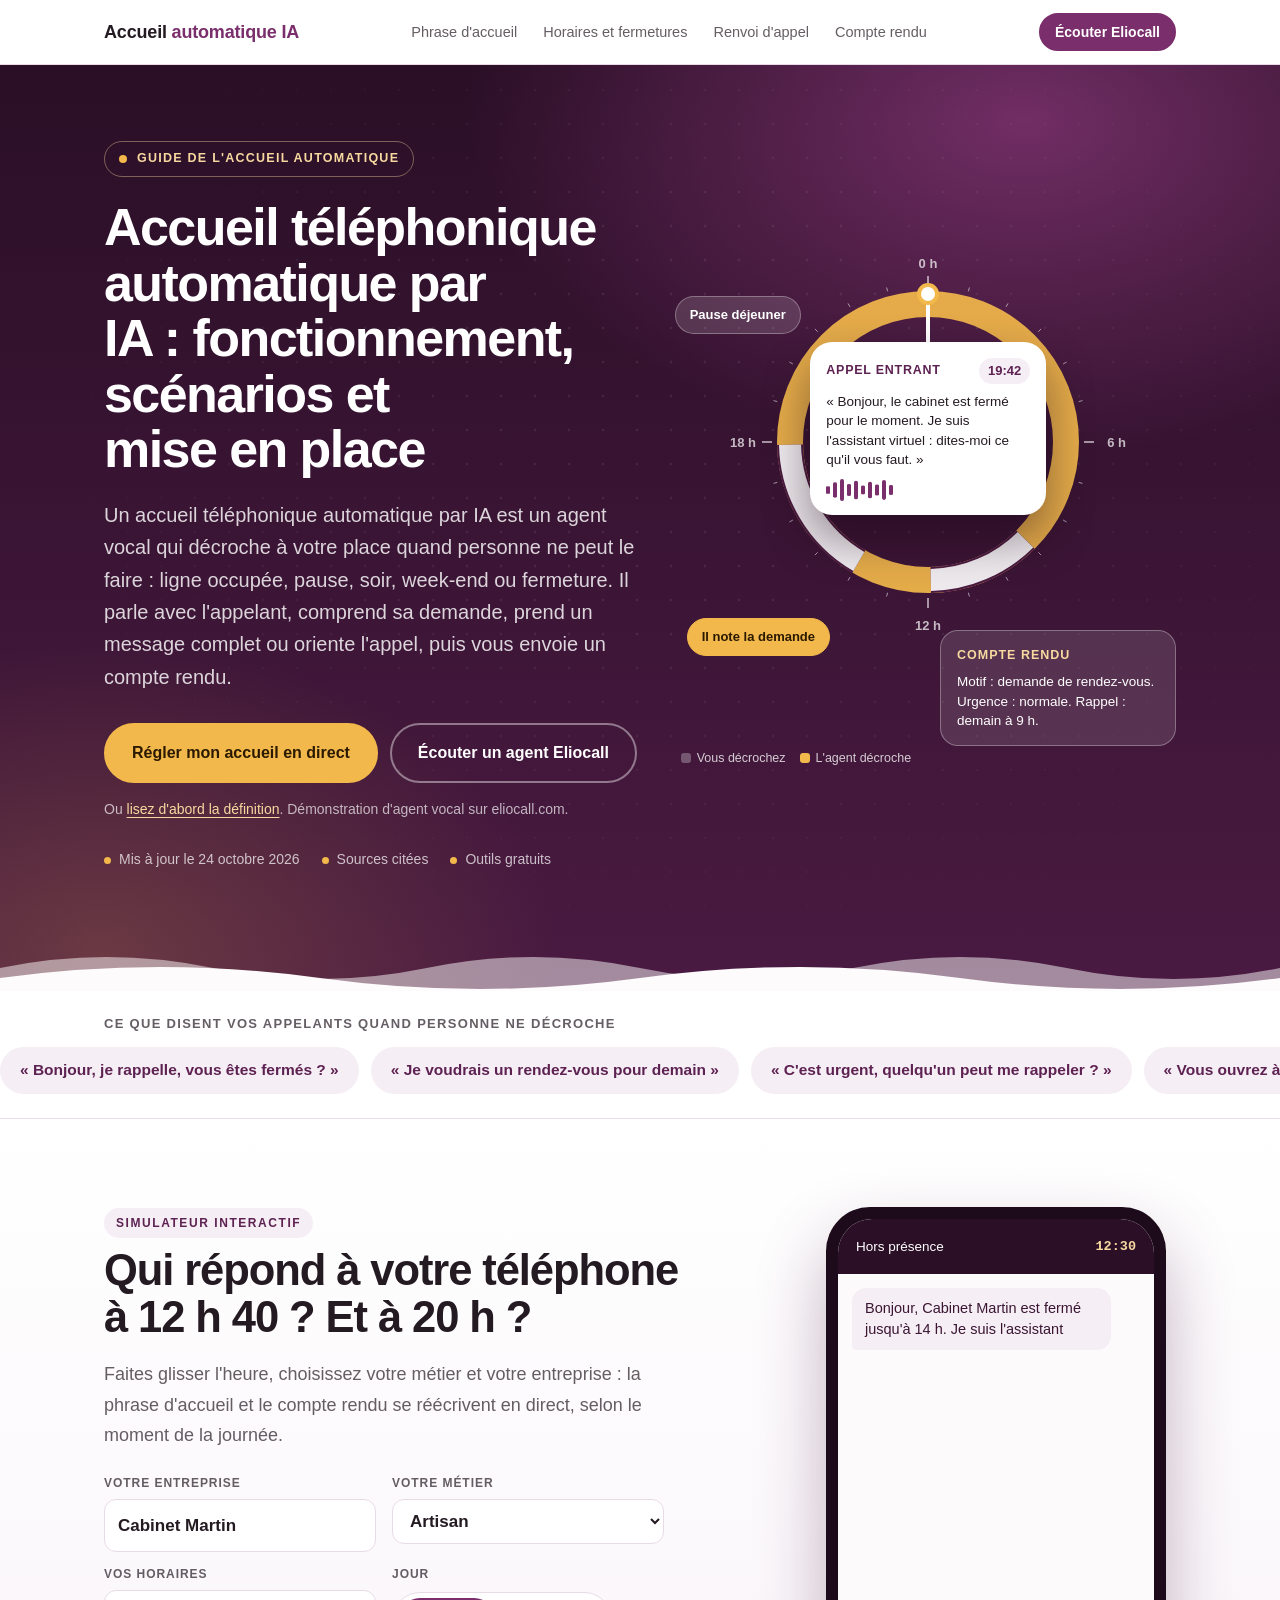
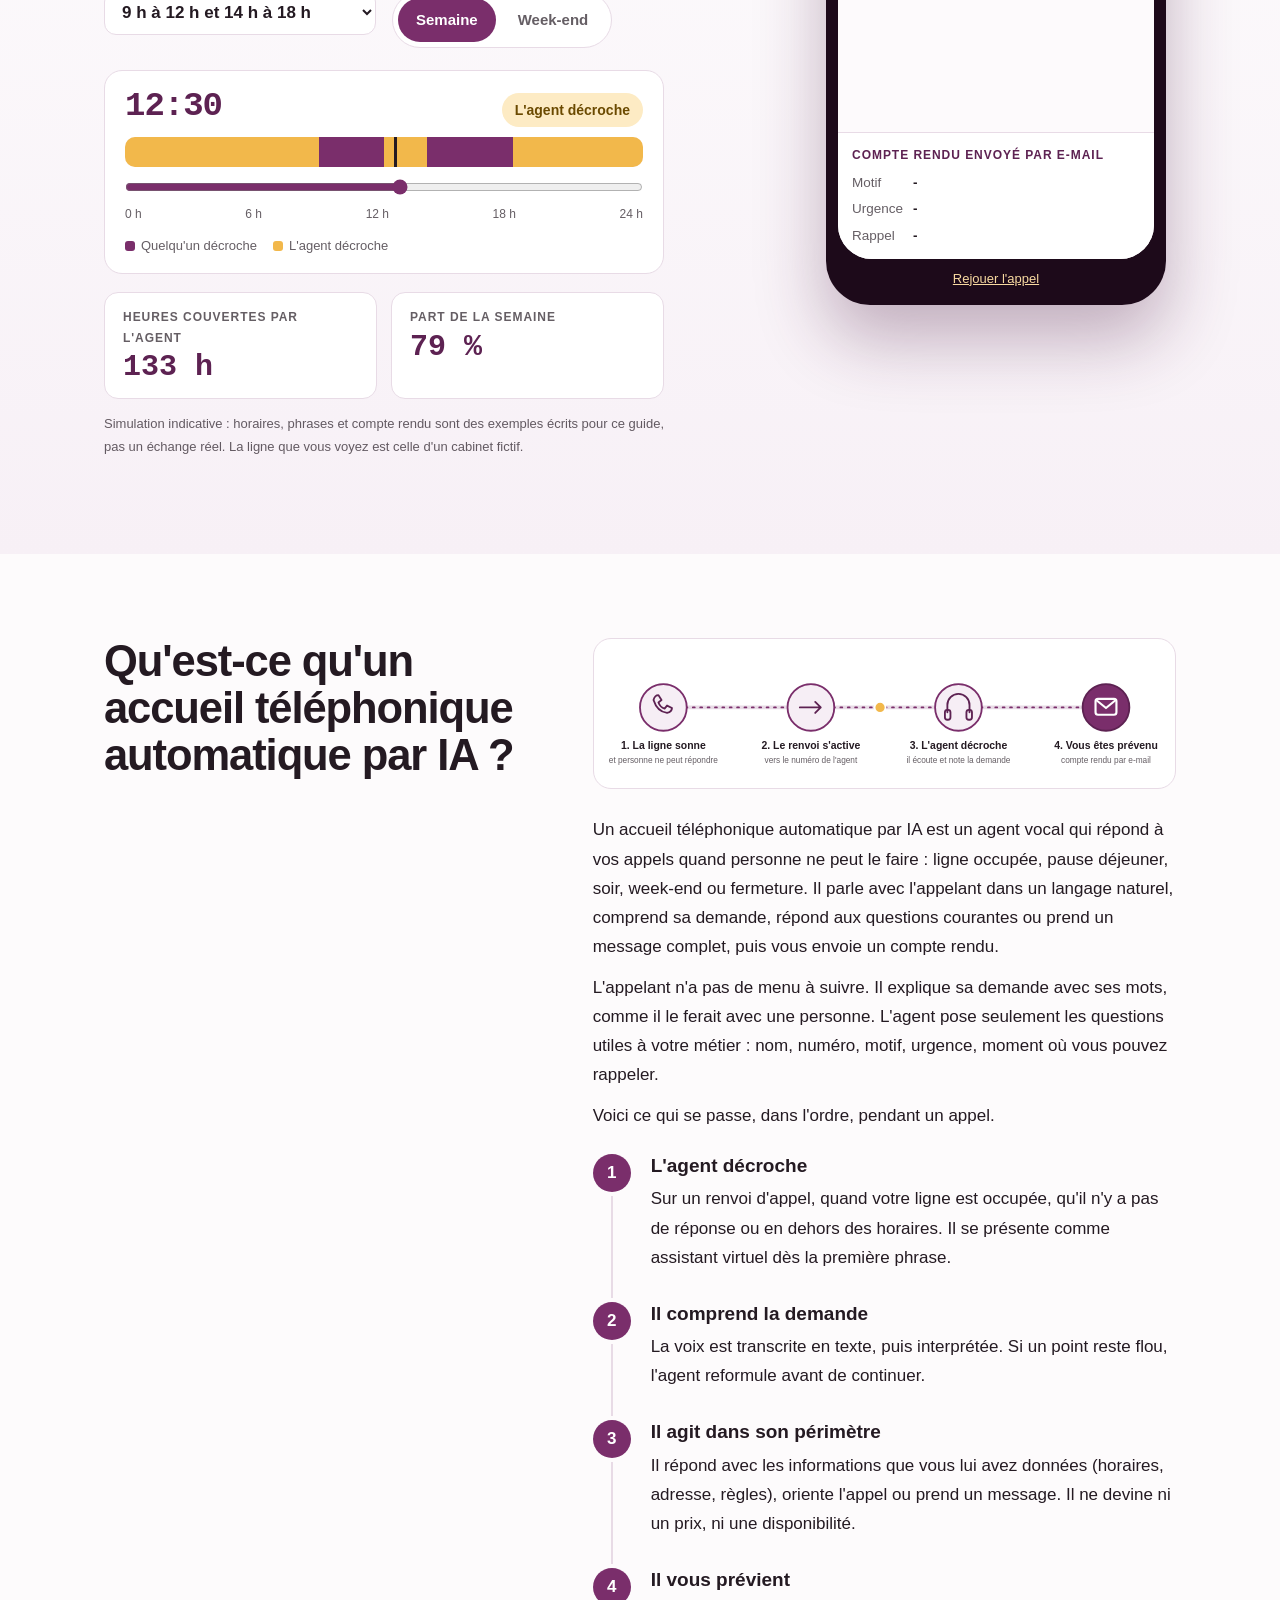
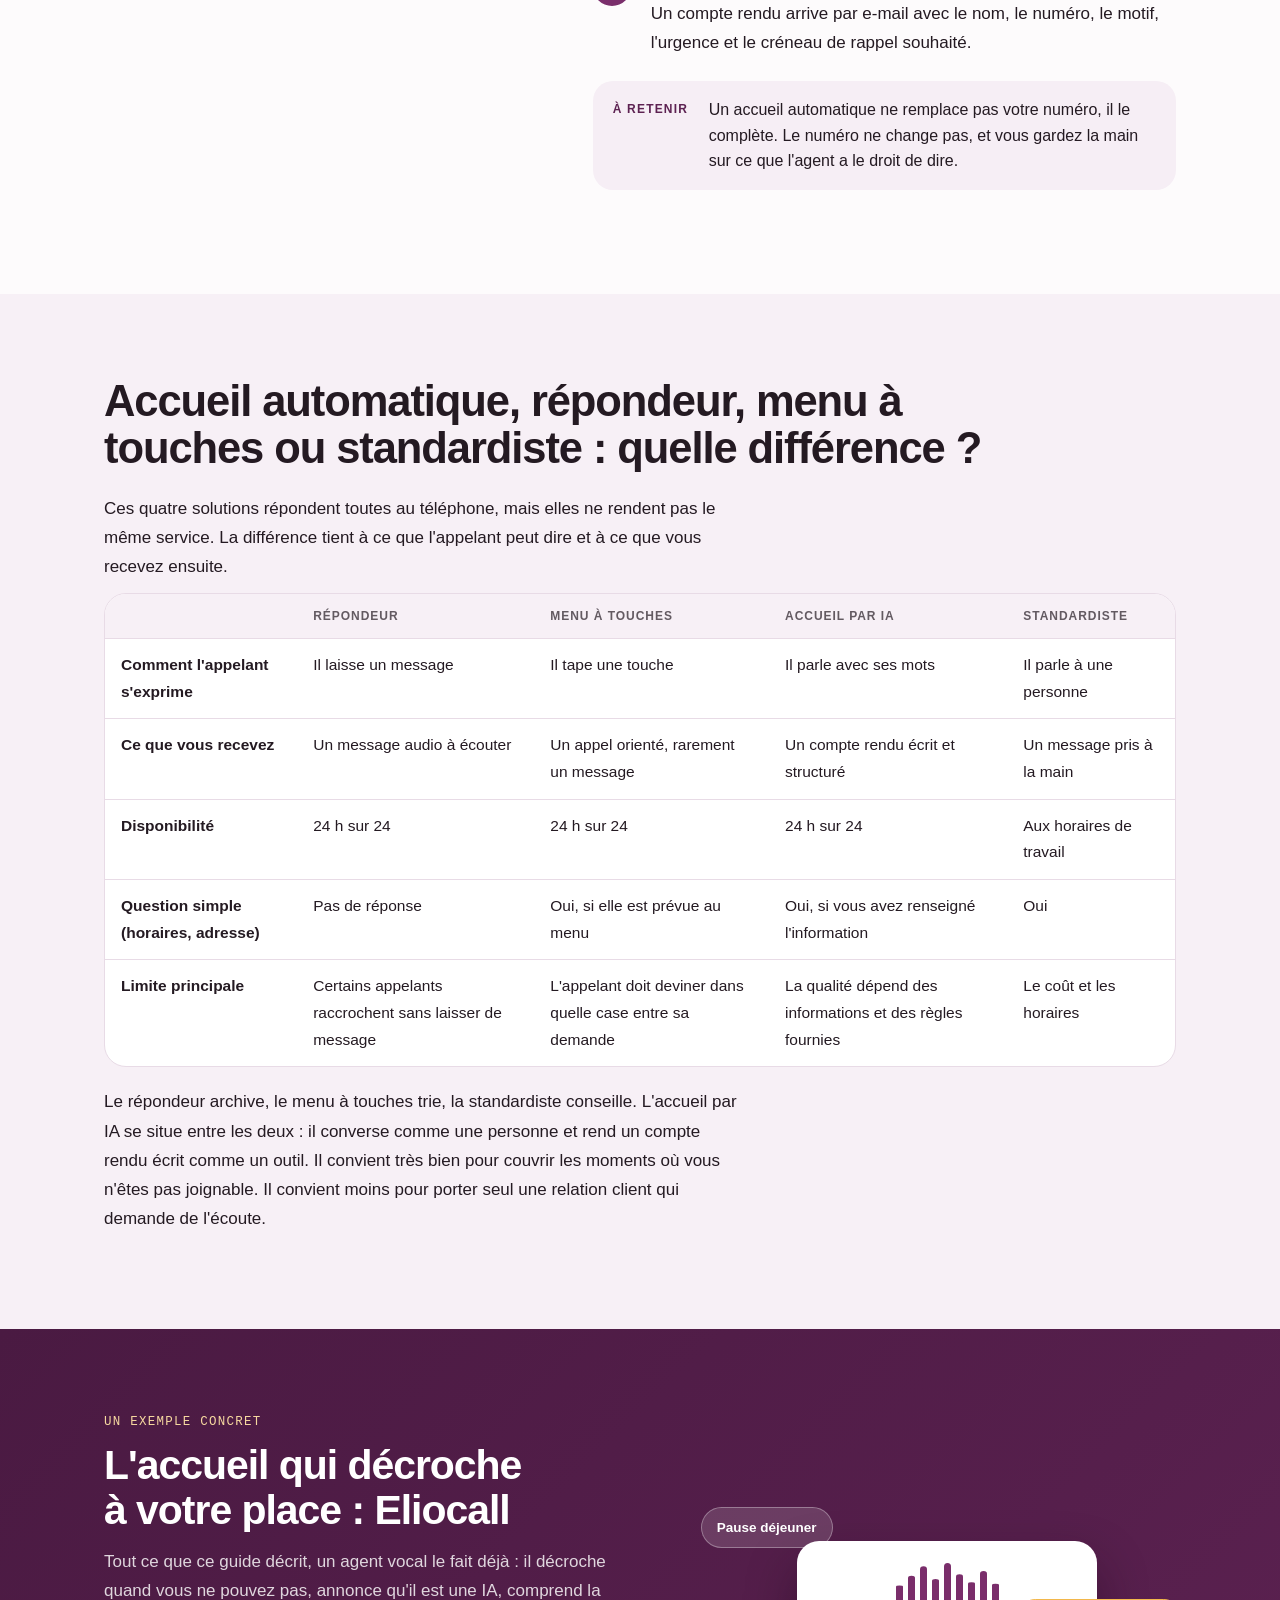
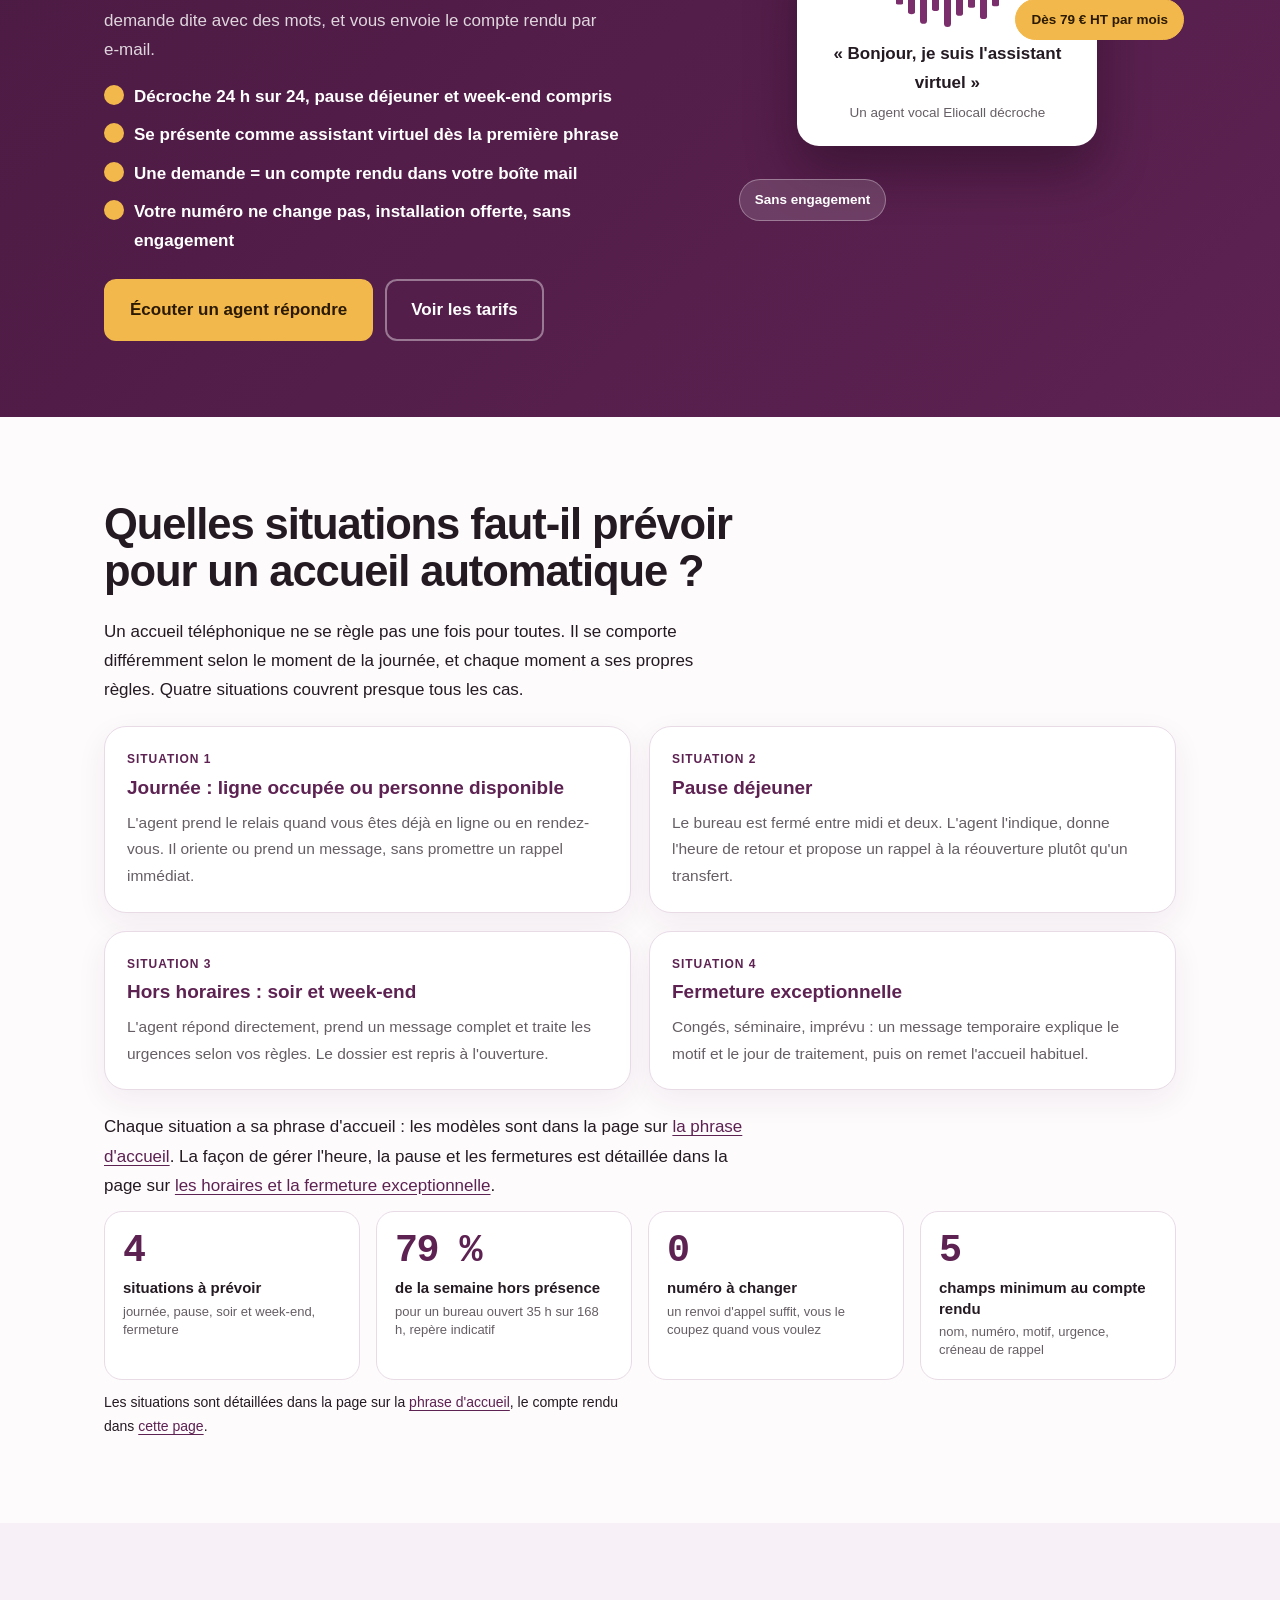
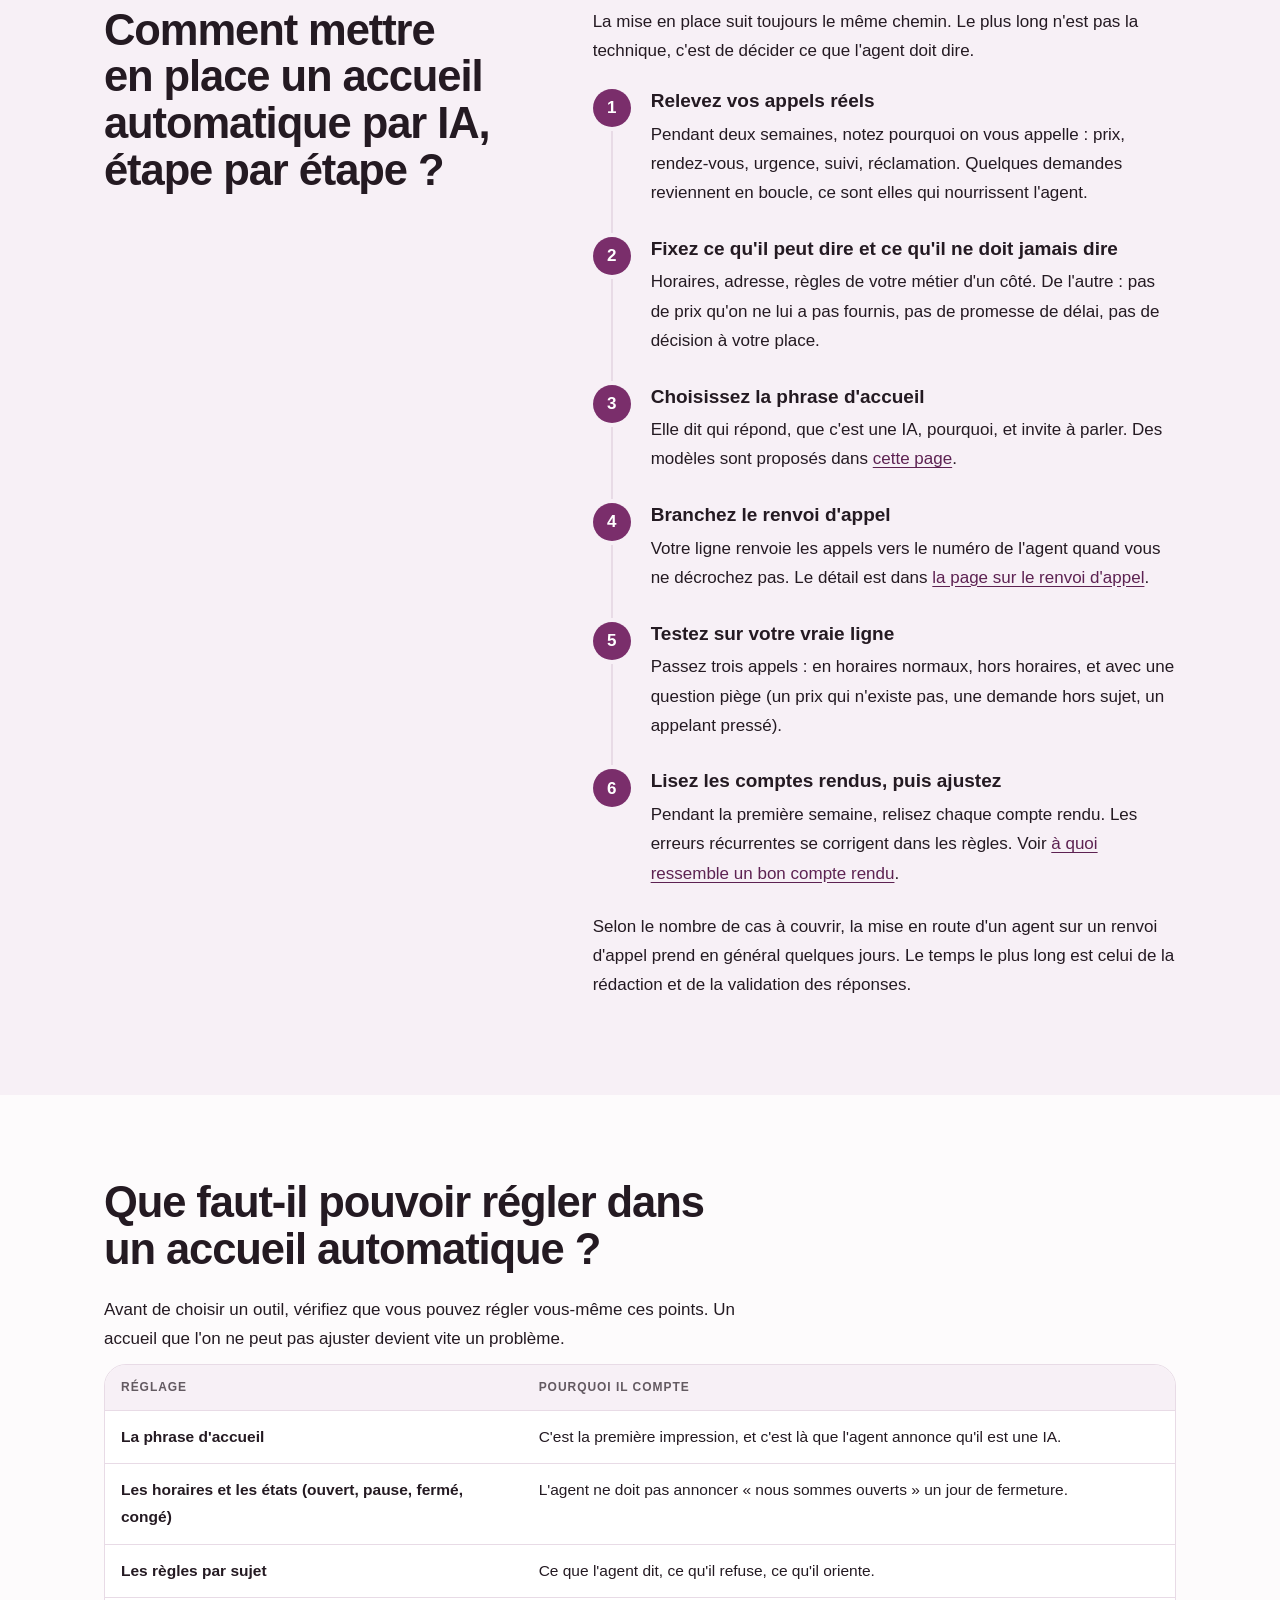
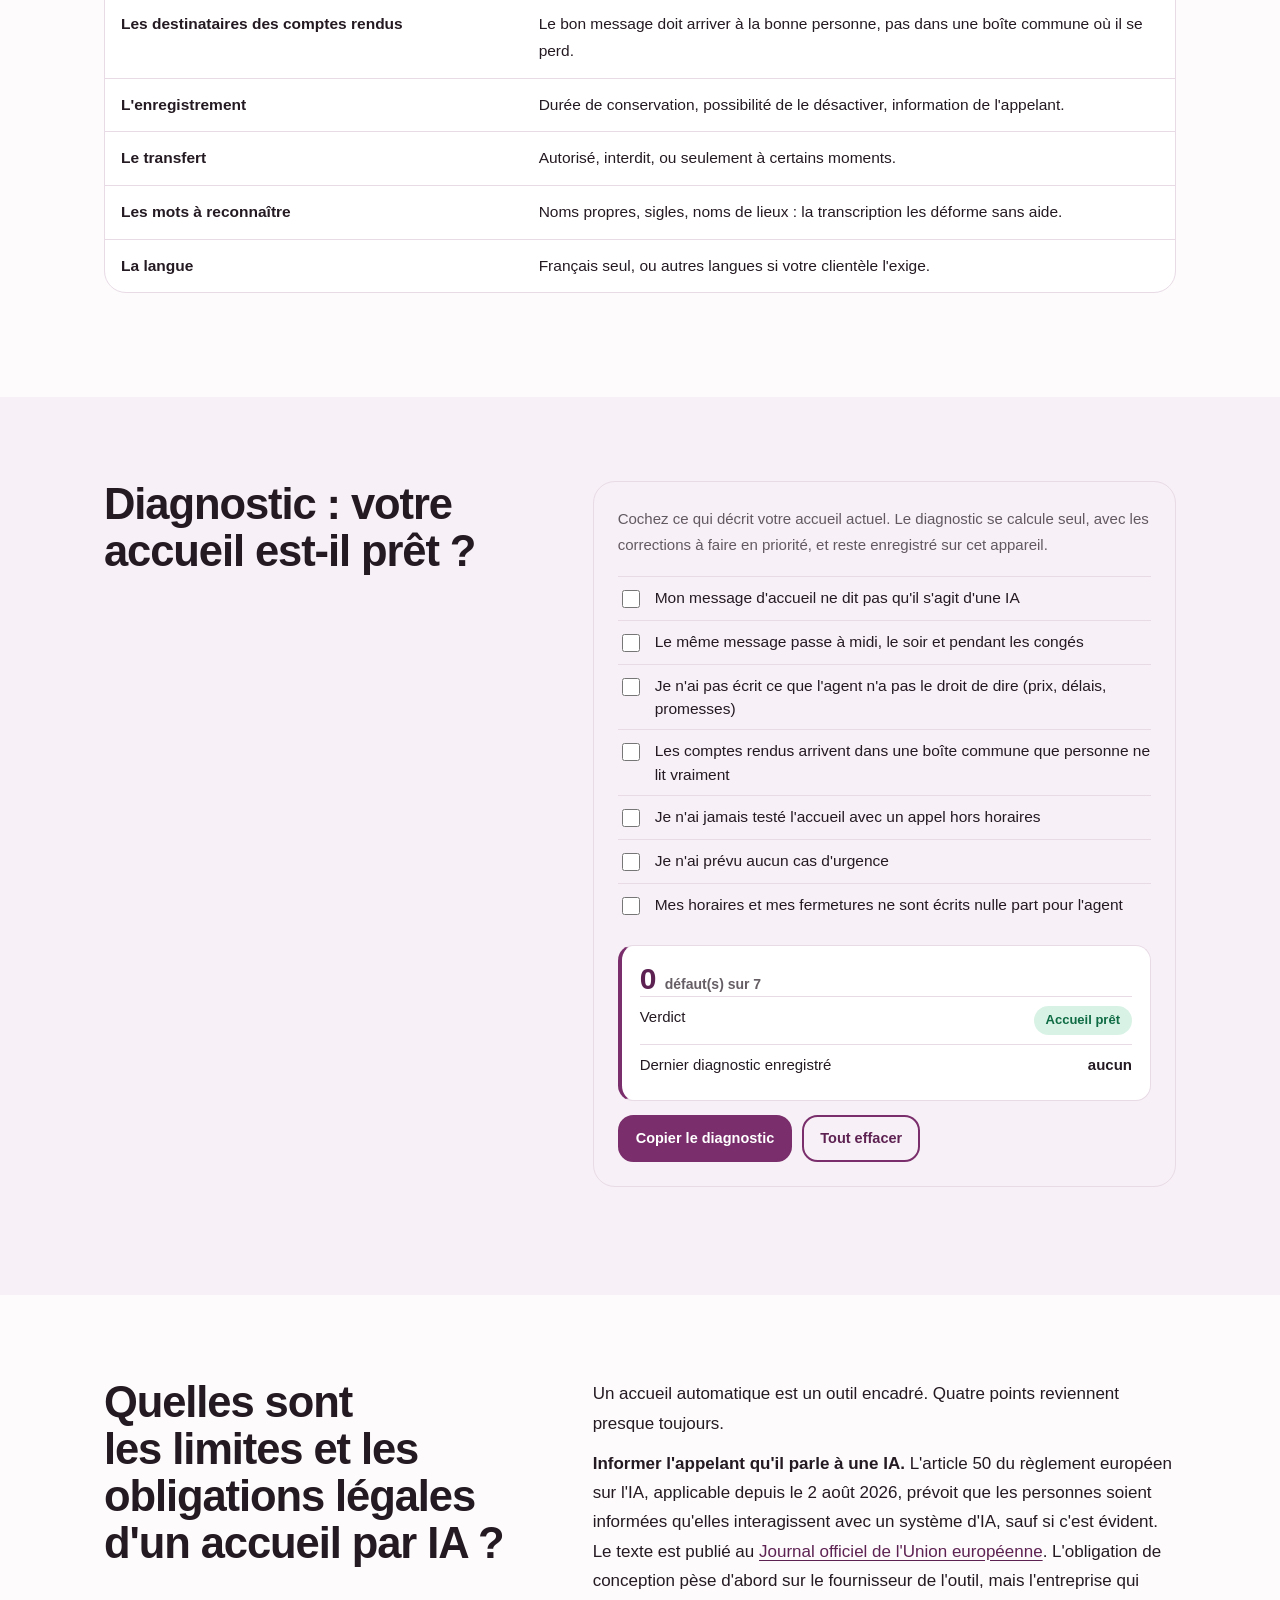
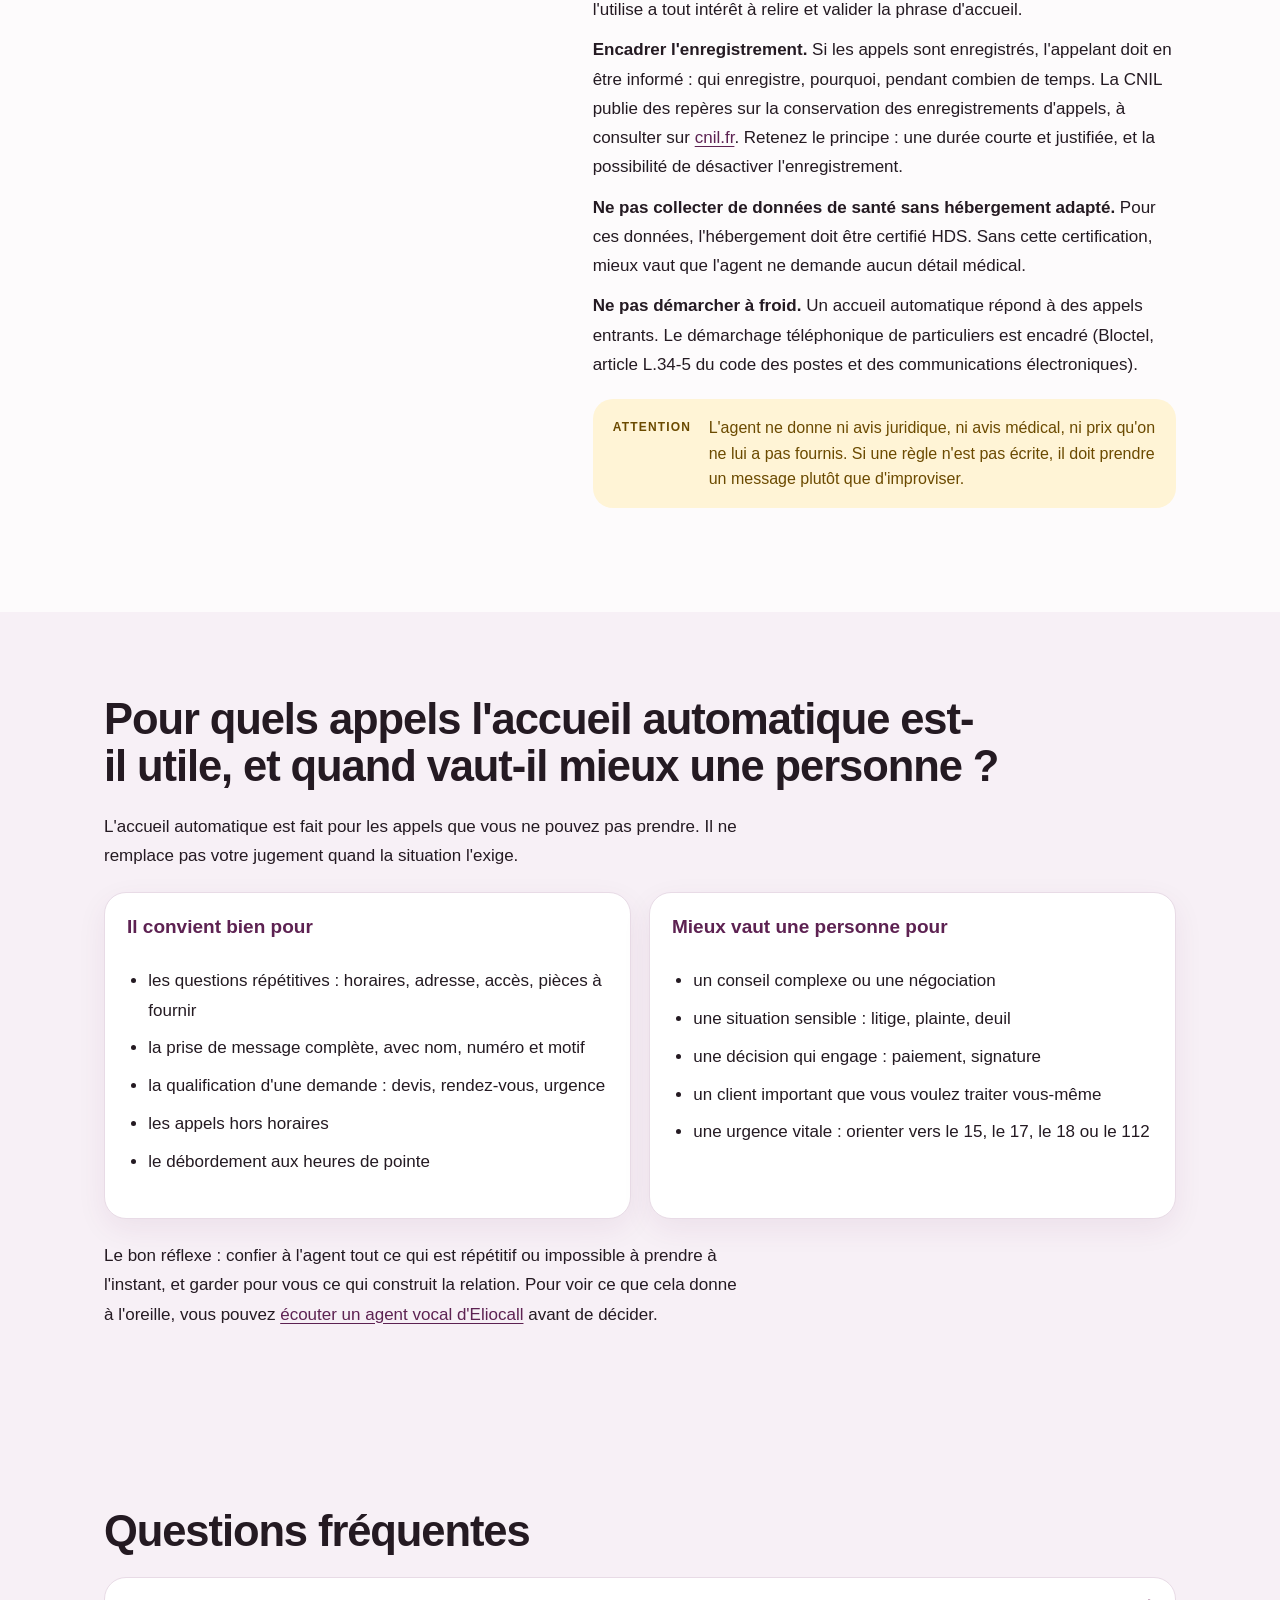
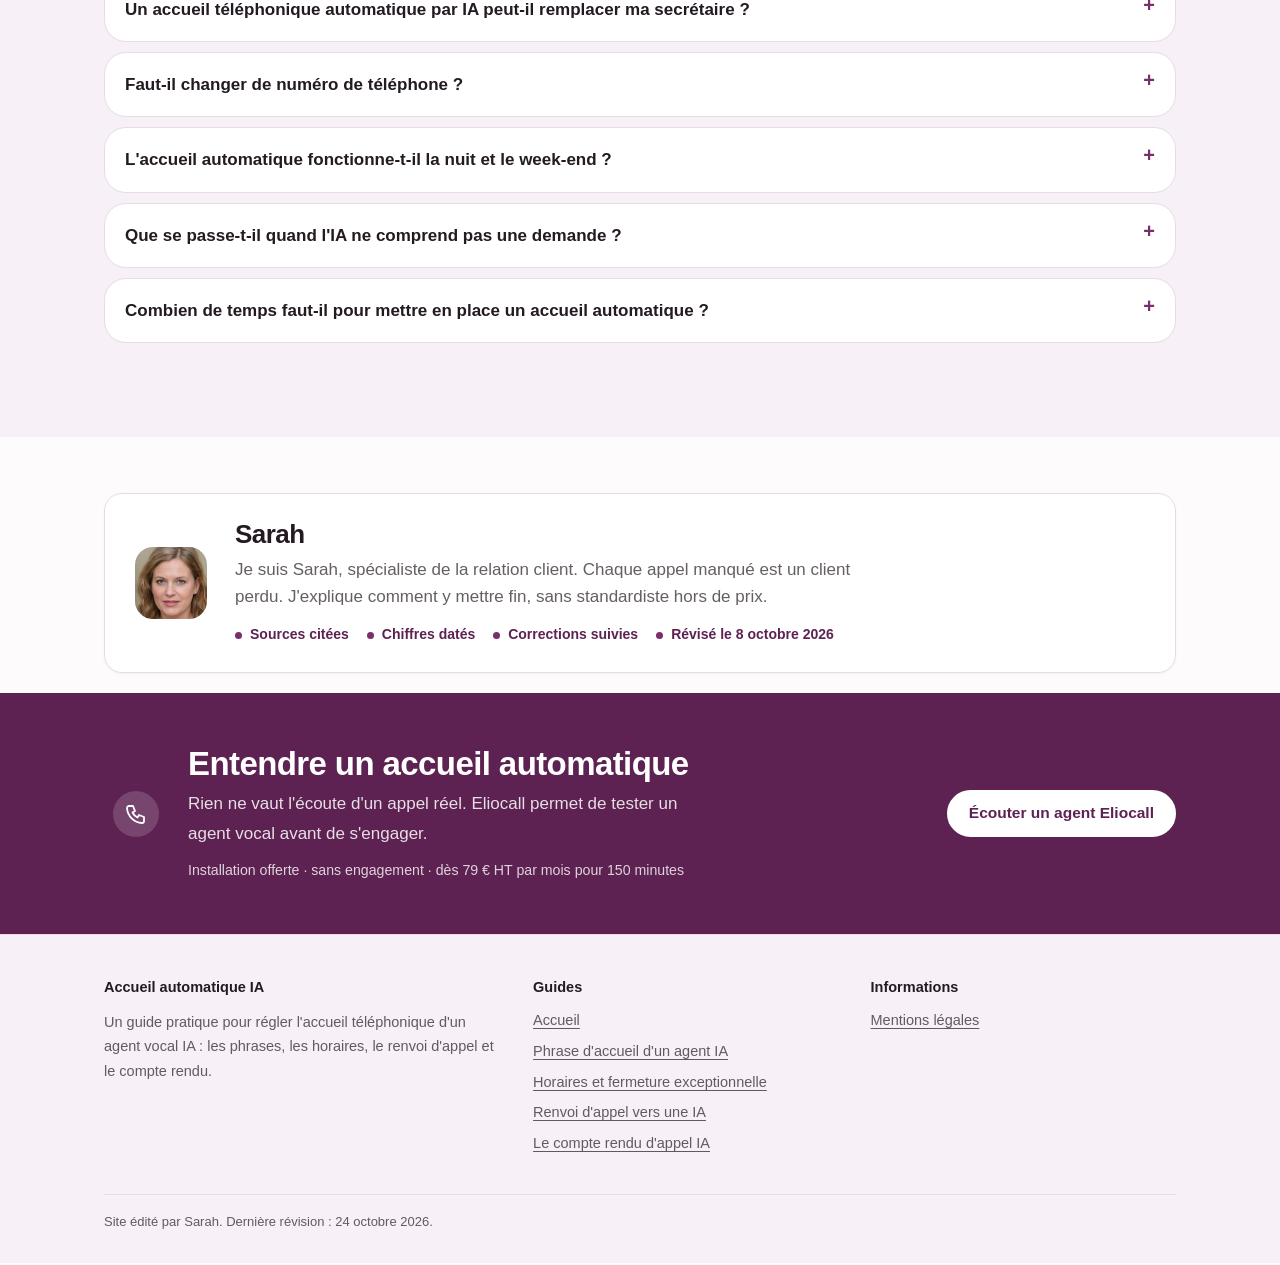
==== commit b6f7e844: "Auto-update date 24 octobre 2026" ====
--- a/index.html
+++ b/index.html
@@ -26,7 +26,7 @@
 
 <meta http-equiv="Content-Security-Policy" content="default-src 'self'; script-src 'self' 'unsafe-inline'; style-src 'self' 'unsafe-inline'; img-src 'self' data:; base-uri 'self'; form-action 'none'">
 <meta name="referrer" content="strict-origin-when-cross-origin">
-<script type="application/ld+json">{"@context": "https://schema.org", "@graph": [{"@type": "BreadcrumbList", "itemListElement": [{"@type": "ListItem", "position": 1, "name": "Accueil", "item": "https://accueil-telephonique-automatique-ia.fr/"}]}, {"@type": "Article", "headline": "Accueil téléphonique automatique par IA : fonctionnement, scénarios et mise en place", "description": "Accueil téléphonique automatique par IA : fonctionnement, différence avec un répondeur, les 4 situations à prévoir, mise en place et obligations légales.", "inLanguage": "fr-FR", "datePublished": "2026-10-05", "dateModified": "2026-10-23", "mainEntityOfPage": "https://accueil-telephonique-automatique-ia.fr/", "author": {"@type": "Organization", "name": "Accueil automatique IA", "url": "https://accueil-telephonique-automatique-ia.fr"}, "publisher": {"@type": "Organization", "name": "Accueil automatique IA", "url": "https://accueil-telephonique-automatique-ia.fr"}}, {"@type": "FAQPage", "mainEntity": [{"@type": "Question", "name": "Un accueil téléphonique automatique par IA peut-il remplacer ma secrétaire ?", "acceptedAnswer": {"@type": "Answer", "text": "En général non. Il couvre les appels que personne ne peut prendre (ligne occupée, pause, soir, congés) et prend un message complet. Il ne remplace ni le conseil, ni la relation avec vos clients, ni une personne qui connaît votre activité."}}, {"@type": "Question", "name": "Faut-il changer de numéro de téléphone ?", "acceptedAnswer": {"@type": "Answer", "text": "Non. On active un renvoi d'appel depuis votre ligne actuelle vers le numéro de l'agent, sur non-réponse ou sur occupation. Votre numéro reste le même et vous pouvez désactiver le renvoi à tout moment."}}, {"@type": "Question", "name": "L'accueil automatique fonctionne-t-il la nuit et le week-end ?", "acceptedAnswer": {"@type": "Answer", "text": "Oui, c'est l'un de ses principaux intérêts. Hors horaires, l'agent répond directement, prend un message complet et vous envoie un compte rendu que vous traitez à la réouverture."}}, {"@type": "Question", "name": "Que se passe-t-il quand l'IA ne comprend pas une demande ?", "acceptedAnswer": {"@type": "Answer", "text": "Un agent bien réglé reformule, puis prend un message avec le nom, le numéro et le motif tel que l'appelant l'a exprimé. Il ne doit pas inventer une réponse. Vous rappelez ensuite avec toutes les informations."}}, {"@type": "Question", "name": "Combien de temps faut-il pour mettre en place un accueil automatique ?", "acceptedAnswer": {"@type": "Answer", "text": "La partie technique (renvoi d'appel, branchement) prend en général quelques jours. Le temps le plus long est d'écrire et de valider les réponses et les règles, ce qui dépend de la complexité de votre activité."}}]}, {"@type": "WebSite", "@id": "https://accueil-telephonique-automatique-ia.fr/#site", "name": "Accueil automatique IA", "url": "https://accueil-telephonique-automatique-ia.fr/", "inLanguage": "fr-FR"}, {"@type": "Organization", "@id": "https://accueil-telephonique-automatique-ia.fr/#org", "name": "Accueil automatique IA", "url": "https://accueil-telephonique-automatique-ia.fr/", "logo": {"@type": "ImageObject", "url": "https://accueil-telephonique-automatique-ia.fr/icon-192.png", "width": 192, "height": 192}}]}</script>
+<script type="application/ld+json">{"@context": "https://schema.org", "@graph": [{"@type": "BreadcrumbList", "itemListElement": [{"@type": "ListItem", "position": 1, "name": "Accueil", "item": "https://accueil-telephonique-automatique-ia.fr/"}]}, {"@type": "Article", "headline": "Accueil téléphonique automatique par IA : fonctionnement, scénarios et mise en place", "description": "Accueil téléphonique automatique par IA : fonctionnement, différence avec un répondeur, les 4 situations à prévoir, mise en place et obligations légales.", "inLanguage": "fr-FR", "datePublished": "2026-10-05", "dateModified": "2026-10-24", "mainEntityOfPage": "https://accueil-telephonique-automatique-ia.fr/", "author": {"@type": "Organization", "name": "Accueil automatique IA", "url": "https://accueil-telephonique-automatique-ia.fr"}, "publisher": {"@type": "Organization", "name": "Accueil automatique IA", "url": "https://accueil-telephonique-automatique-ia.fr"}}, {"@type": "FAQPage", "mainEntity": [{"@type": "Question", "name": "Un accueil téléphonique automatique par IA peut-il remplacer ma secrétaire ?", "acceptedAnswer": {"@type": "Answer", "text": "En général non. Il couvre les appels que personne ne peut prendre (ligne occupée, pause, soir, congés) et prend un message complet. Il ne remplace ni le conseil, ni la relation avec vos clients, ni une personne qui connaît votre activité."}}, {"@type": "Question", "name": "Faut-il changer de numéro de téléphone ?", "acceptedAnswer": {"@type": "Answer", "text": "Non. On active un renvoi d'appel depuis votre ligne actuelle vers le numéro de l'agent, sur non-réponse ou sur occupation. Votre numéro reste le même et vous pouvez désactiver le renvoi à tout moment."}}, {"@type": "Question", "name": "L'accueil automatique fonctionne-t-il la nuit et le week-end ?", "acceptedAnswer": {"@type": "Answer", "text": "Oui, c'est l'un de ses principaux intérêts. Hors horaires, l'agent répond directement, prend un message complet et vous envoie un compte rendu que vous traitez à la réouverture."}}, {"@type": "Question", "name": "Que se passe-t-il quand l'IA ne comprend pas une demande ?", "acceptedAnswer": {"@type": "Answer", "text": "Un agent bien réglé reformule, puis prend un message avec le nom, le numéro et le motif tel que l'appelant l'a exprimé. Il ne doit pas inventer une réponse. Vous rappelez ensuite avec toutes les informations."}}, {"@type": "Question", "name": "Combien de temps faut-il pour mettre en place un accueil automatique ?", "acceptedAnswer": {"@type": "Answer", "text": "La partie technique (renvoi d'appel, branchement) prend en général quelques jours. Le temps le plus long est d'écrire et de valider les réponses et les règles, ce qui dépend de la complexité de votre activité."}}]}, {"@type": "WebSite", "@id": "https://accueil-telephonique-automatique-ia.fr/#site", "name": "Accueil automatique IA", "url": "https://accueil-telephonique-automatique-ia.fr/", "inLanguage": "fr-FR"}, {"@type": "Organization", "@id": "https://accueil-telephonique-automatique-ia.fr/#org", "name": "Accueil automatique IA", "url": "https://accueil-telephonique-automatique-ia.fr/", "logo": {"@type": "ImageObject", "url": "https://accueil-telephonique-automatique-ia.fr/icon-192.png", "width": 192, "height": 192}}]}</script>
 <link rel="stylesheet" href="/style.css">
 <script>(function(){var d=document.documentElement;if(window.matchMedia&&matchMedia("(prefers-reduced-motion: reduce)").matches)return;d.classList.add("a-js");setTimeout(function(){if(!window.__rvok)d.classList.add("a-show")},3500)})();</script>
 </head>
@@ -35,7 +35,7 @@
 <div class="a-rdp" id="rdp" aria-hidden="true"><i></i></div>
 <header class="a-top"><div class="a-wrap"><a class="a-brand" href="/">Accueil <span>automatique IA</span></a><nav class="a-nav" aria-label="Navigation"><a href="/phrase-d-accueil-ia/">Phrase d'accueil</a><a href="/horaires-pause-midi-fermeture/">Horaires et fermetures</a><a href="/renvoi-d-appel-vers-une-ia/">Renvoi d'appel</a><a href="/compte-rendu-d-appel-ia/">Compte rendu</a></nav><a class="a-btn a-small" href="https://eliocall.com/?utm_source=accueil-telephonique-automatique-ia&amp;utm_medium=guide&amp;utm_campaign=header" rel="nofollow sponsored noopener">Écouter Eliocall</a></div></header>
 <main id="contenu">
-<section class="a-lh" data-ap><div class="a-lgw" aria-hidden="true"><div class="a-lgrid"></div></div><div class="a-wrap"><div><div class="a-lk"><i></i>Guide de l'accueil automatique</div><h1>Accueil téléphonique automatique par IA&nbsp;: fonctionnement, scénarios et mise en place</h1><p class="a-ll">Un accueil téléphonique automatique par IA est un agent vocal qui décroche à votre place quand personne ne peut le faire&nbsp;: ligne occupée, pause, soir, week-end ou fermeture. Il parle avec l'appelant, comprend sa demande, prend un message complet ou oriente l'appel, puis vous envoie un compte rendu.</p><div class="a-lacts"><a class="a-lb1" href="#demo">Régler mon accueil en direct</a><a class="a-lb2" href="https://eliocall.com/?utm_source=accueil-telephonique-automatique-ia&amp;utm_medium=guide&amp;utm_campaign=hero-ecouter#hero-form" rel="nofollow sponsored noopener">Écouter un agent Eliocall</a></div><p class="a-lsub">Ou <a href="#qu-est-ce-qu-un-accueil-telephonique-automatique">lisez d'abord la définition</a>. Démonstration d'agent vocal sur eliocall.com.</p><div class="a-ltr"><span>Mis à jour le 23 octobre 2026</span><span>Sources citées</span><span>Outils gratuits</span></div></div><div class="a-lart" aria-hidden="true"><div class="a-ldial"><svg viewBox="0 0 400 400" role="img" aria-label="Un cadran de 24 heures : l'agent décroche le matin tôt, à midi, le soir et la nuit"><circle cx="200" cy="200" r="138" fill="none" stroke="#f2b84b" stroke-width="26" opacity=".92"/><circle cx="200" cy="200" r="138" fill="none" stroke="#4a1a42" stroke-width="26" stroke-dasharray="105.38 761.69" stroke-dashoffset="-325.15" transform="rotate(-90 200 200)" opacity="1"/><circle cx="200" cy="200" r="138" fill="none" stroke="#4a1a42" stroke-width="26" stroke-dasharray="141.51 725.57" stroke-dashoffset="-505.80" transform="rotate(-90 200 200)" opacity="1"/><circle cx="200" cy="200" r="138" fill="none" stroke="#ffffff" stroke-width="22" stroke-dasharray="105.38 761.69" stroke-dashoffset="-325.15" transform="rotate(-90 200 200)" opacity="0.9"/><circle cx="200" cy="200" r="138" fill="none" stroke="#ffffff" stroke-width="22" stroke-dasharray="141.51 725.57" stroke-dashoffset="-505.80" transform="rotate(-90 200 200)" opacity="0.9"/><line x1="200.0" y1="44.0" x2="200.0" y2="34.0" stroke="rgba(255,255,255,.55)" stroke-width="2"/><line x1="240.4" y1="49.3" x2="241.4" y2="45.5" stroke="rgba(255,255,255,.55)" stroke-width="1"/><line x1="278.0" y1="64.9" x2="280.0" y2="61.4" stroke="rgba(255,255,255,.55)" stroke-width="1"/><line x1="310.3" y1="89.7" x2="313.1" y2="86.9" stroke="rgba(255,255,255,.55)" stroke-width="1"/><line x1="335.1" y1="122.0" x2="338.6" y2="120.0" stroke="rgba(255,255,255,.55)" stroke-width="1"/><line x1="350.7" y1="159.6" x2="354.5" y2="158.6" stroke="rgba(255,255,255,.55)" stroke-width="1"/><line x1="356.0" y1="200.0" x2="366.0" y2="200.0" stroke="rgba(255,255,255,.55)" stroke-width="2"/><line x1="350.7" y1="240.4" x2="354.5" y2="241.4" stroke="rgba(255,255,255,.55)" stroke-width="1"/><line x1="335.1" y1="278.0" x2="338.6" y2="280.0" stroke="rgba(255,255,255,.55)" stroke-width="1"/><line x1="310.3" y1="310.3" x2="313.1" y2="313.1" stroke="rgba(255,255,255,.55)" stroke-width="1"/><line x1="278.0" y1="335.1" x2="280.0" y2="338.6" stroke="rgba(255,255,255,.55)" stroke-width="1"/><line x1="240.4" y1="350.7" x2="241.4" y2="354.5" stroke="rgba(255,255,255,.55)" stroke-width="1"/><line x1="200.0" y1="356.0" x2="200.0" y2="366.0" stroke="rgba(255,255,255,.55)" stroke-width="2"/><line x1="159.6" y1="350.7" x2="158.6" y2="354.5" stroke="rgba(255,255,255,.55)" stroke-width="1"/><line x1="122.0" y1="335.1" x2="120.0" y2="338.6" stroke="rgba(255,255,255,.55)" stroke-width="1"/><line x1="89.7" y1="310.3" x2="86.9" y2="313.1" stroke="rgba(255,255,255,.55)" stroke-width="1"/><line x1="64.9" y1="278.0" x2="61.4" y2="280.0" stroke="rgba(255,255,255,.55)" stroke-width="1"/><line x1="49.3" y1="240.4" x2="45.5" y2="241.4" stroke="rgba(255,255,255,.55)" stroke-width="1"/><line x1="44.0" y1="200.0" x2="34.0" y2="200.0" stroke="rgba(255,255,255,.55)" stroke-width="2"/><line x1="49.3" y1="159.6" x2="45.5" y2="158.6" stroke="rgba(255,255,255,.55)" stroke-width="1"/><line x1="64.9" y1="122.0" x2="61.4" y2="120.0" stroke="rgba(255,255,255,.55)" stroke-width="1"/><line x1="89.7" y1="89.7" x2="86.9" y2="86.9" stroke="rgba(255,255,255,.55)" stroke-width="1"/><line x1="122.0" y1="64.9" x2="120.0" y2="61.4" stroke="rgba(255,255,255,.55)" stroke-width="1"/><line x1="159.6" y1="49.3" x2="158.6" y2="45.5" stroke="rgba(255,255,255,.55)" stroke-width="1"/><g font-family="-apple-system,'Segoe UI',Arial,sans-serif" font-size="13" font-weight="800" fill="rgba(255,255,255,.7)" text-anchor="middle"><text x="200" y="26">0 h</text><text x="398" y="205" text-anchor="end">6 h</text><text x="200" y="388">12 h</text><text x="2" y="205" text-anchor="start">18 h</text></g><g class="a-lhand"><line x1="200" y1="200" x2="200" y2="52" stroke="#fff" stroke-width="4" stroke-linecap="round"/><circle cx="200" cy="52" r="9" fill="#fff" stroke="#f2b84b" stroke-width="4"/></g></svg></div><div class="a-lcall"><div class="a-lct"><span>Appel entrant</span><b>19:42</b></div><p>«&nbsp;Bonjour, le cabinet est fermé pour le moment. Je suis l'assistant virtuel&nbsp;: dites-moi ce qu'il vous faut.&nbsp;»</p><div class="a-lcw"><i></i><i></i><i></i><i></i><i></i><i></i><i></i><i></i><i></i><i></i></div></div><div class="a-lchip a-lc1">Pause déjeuner</div><div class="a-lchip a-lc2">Il note la demande</div><div class="a-lrep"><b>Compte rendu</b><span>Motif&nbsp;: demande de rendez-vous. Urgence&nbsp;: normale. Rappel&nbsp;: demain à 9 h.</span></div><div class="a-llg"><span>Vous décrochez</span><span>L'agent décroche</span></div></div></div><div class="a-lwave" aria-hidden="true"><svg viewBox="0 0 2880 54" preserveAspectRatio="none"><path d="M0 30 Q120 8 240 30 T480 30 T720 30 T960 30 T1200 30 T1440 30 T1680 30 T1920 30 T2160 30 T2400 30 T2640 30 T2880 30 V54 H0Z" fill="var(--bg)" opacity=".5"/><path d="M0 40 Q180 18 360 40 T720 40 T1080 40 T1440 40 T1800 40 T2160 40 T2520 40 T2880 40 V54 H0Z" fill="var(--bg)"/></svg></div></section>
+<section class="a-lh" data-ap><div class="a-lgw" aria-hidden="true"><div class="a-lgrid"></div></div><div class="a-wrap"><div><div class="a-lk"><i></i>Guide de l'accueil automatique</div><h1>Accueil téléphonique automatique par IA&nbsp;: fonctionnement, scénarios et mise en place</h1><p class="a-ll">Un accueil téléphonique automatique par IA est un agent vocal qui décroche à votre place quand personne ne peut le faire&nbsp;: ligne occupée, pause, soir, week-end ou fermeture. Il parle avec l'appelant, comprend sa demande, prend un message complet ou oriente l'appel, puis vous envoie un compte rendu.</p><div class="a-lacts"><a class="a-lb1" href="#demo">Régler mon accueil en direct</a><a class="a-lb2" href="https://eliocall.com/?utm_source=accueil-telephonique-automatique-ia&amp;utm_medium=guide&amp;utm_campaign=hero-ecouter#hero-form" rel="nofollow sponsored noopener">Écouter un agent Eliocall</a></div><p class="a-lsub">Ou <a href="#qu-est-ce-qu-un-accueil-telephonique-automatique">lisez d'abord la définition</a>. Démonstration d'agent vocal sur eliocall.com.</p><div class="a-ltr"><span>Mis à jour le 24 octobre 2026</span><span>Sources citées</span><span>Outils gratuits</span></div></div><div class="a-lart" aria-hidden="true"><div class="a-ldial"><svg viewBox="0 0 400 400" role="img" aria-label="Un cadran de 24 heures : l'agent décroche le matin tôt, à midi, le soir et la nuit"><circle cx="200" cy="200" r="138" fill="none" stroke="#f2b84b" stroke-width="26" opacity=".92"/><circle cx="200" cy="200" r="138" fill="none" stroke="#4a1a42" stroke-width="26" stroke-dasharray="105.38 761.69" stroke-dashoffset="-325.15" transform="rotate(-90 200 200)" opacity="1"/><circle cx="200" cy="200" r="138" fill="none" stroke="#4a1a42" stroke-width="26" stroke-dasharray="141.51 725.57" stroke-dashoffset="-505.80" transform="rotate(-90 200 200)" opacity="1"/><circle cx="200" cy="200" r="138" fill="none" stroke="#ffffff" stroke-width="22" stroke-dasharray="105.38 761.69" stroke-dashoffset="-325.15" transform="rotate(-90 200 200)" opacity="0.9"/><circle cx="200" cy="200" r="138" fill="none" stroke="#ffffff" stroke-width="22" stroke-dasharray="141.51 725.57" stroke-dashoffset="-505.80" transform="rotate(-90 200 200)" opacity="0.9"/><line x1="200.0" y1="44.0" x2="200.0" y2="34.0" stroke="rgba(255,255,255,.55)" stroke-width="2"/><line x1="240.4" y1="49.3" x2="241.4" y2="45.5" stroke="rgba(255,255,255,.55)" stroke-width="1"/><line x1="278.0" y1="64.9" x2="280.0" y2="61.4" stroke="rgba(255,255,255,.55)" stroke-width="1"/><line x1="310.3" y1="89.7" x2="313.1" y2="86.9" stroke="rgba(255,255,255,.55)" stroke-width="1"/><line x1="335.1" y1="122.0" x2="338.6" y2="120.0" stroke="rgba(255,255,255,.55)" stroke-width="1"/><line x1="350.7" y1="159.6" x2="354.5" y2="158.6" stroke="rgba(255,255,255,.55)" stroke-width="1"/><line x1="356.0" y1="200.0" x2="366.0" y2="200.0" stroke="rgba(255,255,255,.55)" stroke-width="2"/><line x1="350.7" y1="240.4" x2="354.5" y2="241.4" stroke="rgba(255,255,255,.55)" stroke-width="1"/><line x1="335.1" y1="278.0" x2="338.6" y2="280.0" stroke="rgba(255,255,255,.55)" stroke-width="1"/><line x1="310.3" y1="310.3" x2="313.1" y2="313.1" stroke="rgba(255,255,255,.55)" stroke-width="1"/><line x1="278.0" y1="335.1" x2="280.0" y2="338.6" stroke="rgba(255,255,255,.55)" stroke-width="1"/><line x1="240.4" y1="350.7" x2="241.4" y2="354.5" stroke="rgba(255,255,255,.55)" stroke-width="1"/><line x1="200.0" y1="356.0" x2="200.0" y2="366.0" stroke="rgba(255,255,255,.55)" stroke-width="2"/><line x1="159.6" y1="350.7" x2="158.6" y2="354.5" stroke="rgba(255,255,255,.55)" stroke-width="1"/><line x1="122.0" y1="335.1" x2="120.0" y2="338.6" stroke="rgba(255,255,255,.55)" stroke-width="1"/><line x1="89.7" y1="310.3" x2="86.9" y2="313.1" stroke="rgba(255,255,255,.55)" stroke-width="1"/><line x1="64.9" y1="278.0" x2="61.4" y2="280.0" stroke="rgba(255,255,255,.55)" stroke-width="1"/><line x1="49.3" y1="240.4" x2="45.5" y2="241.4" stroke="rgba(255,255,255,.55)" stroke-width="1"/><line x1="44.0" y1="200.0" x2="34.0" y2="200.0" stroke="rgba(255,255,255,.55)" stroke-width="2"/><line x1="49.3" y1="159.6" x2="45.5" y2="158.6" stroke="rgba(255,255,255,.55)" stroke-width="1"/><line x1="64.9" y1="122.0" x2="61.4" y2="120.0" stroke="rgba(255,255,255,.55)" stroke-width="1"/><line x1="89.7" y1="89.7" x2="86.9" y2="86.9" stroke="rgba(255,255,255,.55)" stroke-width="1"/><line x1="122.0" y1="64.9" x2="120.0" y2="61.4" stroke="rgba(255,255,255,.55)" stroke-width="1"/><line x1="159.6" y1="49.3" x2="158.6" y2="45.5" stroke="rgba(255,255,255,.55)" stroke-width="1"/><g font-family="-apple-system,'Segoe UI',Arial,sans-serif" font-size="13" font-weight="800" fill="rgba(255,255,255,.7)" text-anchor="middle"><text x="200" y="26">0 h</text><text x="398" y="205" text-anchor="end">6 h</text><text x="200" y="388">12 h</text><text x="2" y="205" text-anchor="start">18 h</text></g><g class="a-lhand"><line x1="200" y1="200" x2="200" y2="52" stroke="#fff" stroke-width="4" stroke-linecap="round"/><circle cx="200" cy="52" r="9" fill="#fff" stroke="#f2b84b" stroke-width="4"/></g></svg></div><div class="a-lcall"><div class="a-lct"><span>Appel entrant</span><b>19:42</b></div><p>«&nbsp;Bonjour, le cabinet est fermé pour le moment. Je suis l'assistant virtuel&nbsp;: dites-moi ce qu'il vous faut.&nbsp;»</p><div class="a-lcw"><i></i><i></i><i></i><i></i><i></i><i></i><i></i><i></i><i></i><i></i></div></div><div class="a-lchip a-lc1">Pause déjeuner</div><div class="a-lchip a-lc2">Il note la demande</div><div class="a-lrep"><b>Compte rendu</b><span>Motif&nbsp;: demande de rendez-vous. Urgence&nbsp;: normale. Rappel&nbsp;: demain à 9 h.</span></div><div class="a-llg"><span>Vous décrochez</span><span>L'agent décroche</span></div></div></div><div class="a-lwave" aria-hidden="true"><svg viewBox="0 0 2880 54" preserveAspectRatio="none"><path d="M0 30 Q120 8 240 30 T480 30 T720 30 T960 30 T1200 30 T1440 30 T1680 30 T1920 30 T2160 30 T2400 30 T2640 30 T2880 30 V54 H0Z" fill="var(--bg)" opacity=".5"/><path d="M0 40 Q180 18 360 40 T720 40 T1080 40 T1440 40 T1800 40 T2160 40 T2520 40 T2880 40 V54 H0Z" fill="var(--bg)"/></svg></div></section>
 <div class="a-lm" data-ap><p>Ce que disent vos appelants quand personne ne décroche</p><div class="a-lmt"><span>«&nbsp;Bonjour, je rappelle, vous êtes fermés&nbsp;?&nbsp;»</span><span>«&nbsp;Je voudrais un rendez-vous pour demain&nbsp;»</span><span>«&nbsp;C'est urgent, quelqu'un peut me rappeler&nbsp;?&nbsp;»</span><span>«&nbsp;Vous ouvrez à quelle heure lundi&nbsp;?&nbsp;»</span><span>«&nbsp;Je suis devant la porte, personne ne répond&nbsp;»</span><span>«&nbsp;Je vous ai laissé un message hier, sans réponse&nbsp;»</span><span>«&nbsp;Quels papiers dois-je apporter&nbsp;?&nbsp;»</span><span>«&nbsp;Je voudrais annuler mon rendez-vous de jeudi&nbsp;»</span><span aria-hidden="true">«&nbsp;Bonjour, je rappelle, vous êtes fermés&nbsp;?&nbsp;»</span><span aria-hidden="true">«&nbsp;Je voudrais un rendez-vous pour demain&nbsp;»</span><span aria-hidden="true">«&nbsp;C'est urgent, quelqu'un peut me rappeler&nbsp;?&nbsp;»</span><span aria-hidden="true">«&nbsp;Vous ouvrez à quelle heure lundi&nbsp;?&nbsp;»</span><span aria-hidden="true">«&nbsp;Je suis devant la porte, personne ne répond&nbsp;»</span><span aria-hidden="true">«&nbsp;Je vous ai laissé un message hier, sans réponse&nbsp;»</span><span aria-hidden="true">«&nbsp;Quels papiers dois-je apporter&nbsp;?&nbsp;»</span><span aria-hidden="true">«&nbsp;Je voudrais annuler mon rendez-vous de jeudi&nbsp;»</span></div></div>
 <section id="demo" class="a-ld a-rv"><div class="a-wrap">
 <div>
@@ -180,7 +180,7 @@
 <section class="a-rdn" id="redaction"><div class="a-wrap"><div class="a-rdc"><img class="a-rdm" src="/auteur.jpg" alt="" width="72" height="72" loading="lazy" decoding="async"><div><h2>Sarah</h2><p>Je suis Sarah, spécialiste de la relation client. Chaque appel manqué est un client perdu. J'explique comment y mettre fin, sans standardiste hors de prix.</p><ul><li>Sources citées</li><li>Chiffres datés</li><li>Corrections suivies</li><li>Révisé le 8 octobre 2026</li></ul></div></div></div></section>
 <div class="a-band"><div class="a-wrap"><div><div class="a-rg" aria-hidden="true"><span></span><span></span><span></span><b><svg viewBox="0 0 24 24" width="24" height="24" fill="none" stroke="#fff" stroke-width="1.8" stroke-linecap="round" stroke-linejoin="round"><path d="M5 4h4l2 5-2.5 1.5a11 11 0 0 0 5 5L15 13l5 2v4a2 2 0 0 1-2 2A16 16 0 0 1 3 6a2 2 0 0 1 2-2z"/></svg></b></div><div><h2>Entendre un accueil automatique</h2><p>Rien ne vaut l'écoute d'un appel réel. Eliocall permet de tester un agent vocal avant de s'engager.</p><small style="display:block;margin-top:10px;opacity:.8">Installation offerte · sans engagement · dès 79 € HT par mois pour 150 minutes</small></div></div><a class="a-btn" href="https://eliocall.com/?utm_source=accueil-telephonique-automatique-ia&amp;utm_medium=guide&amp;utm_campaign=accueil-home" rel="nofollow sponsored noopener">Écouter un agent Eliocall</a></div></div>
 </main>
-<footer class="a-foot"><div class="a-wrap"><div><b>Accueil <span>automatique IA</span></b><p>Un guide pratique pour régler l'accueil téléphonique d'un agent vocal IA&nbsp;: les phrases, les horaires, le renvoi d'appel et le compte rendu.</p></div><div><b>Guides</b><ul><li><a href="/">Accueil</a></li><li><a href="/phrase-d-accueil-ia/">Phrase d'accueil d'un agent IA</a></li><li><a href="/horaires-pause-midi-fermeture/">Horaires et fermeture exceptionnelle</a></li><li><a href="/renvoi-d-appel-vers-une-ia/">Renvoi d'appel vers une IA</a></li><li><a href="/compte-rendu-d-appel-ia/">Le compte rendu d'appel IA</a></li></ul></div><div><b>Informations</b><ul><li><a href="/mentions-legales/">Mentions légales</a></li></ul></div><div class="a-small">Site édité par Sarah. Dernière révision : 23 octobre 2026.</div></div></footer>
+<footer class="a-foot"><div class="a-wrap"><div><b>Accueil <span>automatique IA</span></b><p>Un guide pratique pour régler l'accueil téléphonique d'un agent vocal IA&nbsp;: les phrases, les horaires, le renvoi d'appel et le compte rendu.</p></div><div><b>Guides</b><ul><li><a href="/">Accueil</a></li><li><a href="/phrase-d-accueil-ia/">Phrase d'accueil d'un agent IA</a></li><li><a href="/horaires-pause-midi-fermeture/">Horaires et fermeture exceptionnelle</a></li><li><a href="/renvoi-d-appel-vers-une-ia/">Renvoi d'appel vers une IA</a></li><li><a href="/compte-rendu-d-appel-ia/">Le compte rendu d'appel IA</a></li></ul></div><div><b>Informations</b><ul><li><a href="/mentions-legales/">Mentions légales</a></li></ul></div><div class="a-small">Site édité par Sarah. Dernière révision : 24 octobre 2026.</div></div></footer>
 <script>(function(){var P="a-",d=document;if(window.matchMedia&&matchMedia("(prefers-reduced-motion: reduce)").matches)return;window.__rvok=1;
 var rd=d.getElementById("rdp"),bar=rd&&rd.firstElementChild,top=d.querySelector("."+P+"top"),tk=false;
 function onS(){tk=false;var h=d.documentElement,max=h.scrollHeight-h.clientHeight,y=window.pageYOffset||h.scrollTop;if(bar&&max>0)bar.style.transform="scaleX("+Math.min(1,y/max)+")";if(top){if(y>8)top.classList.add(P+"sc");else top.classList.remove(P+"sc")}}
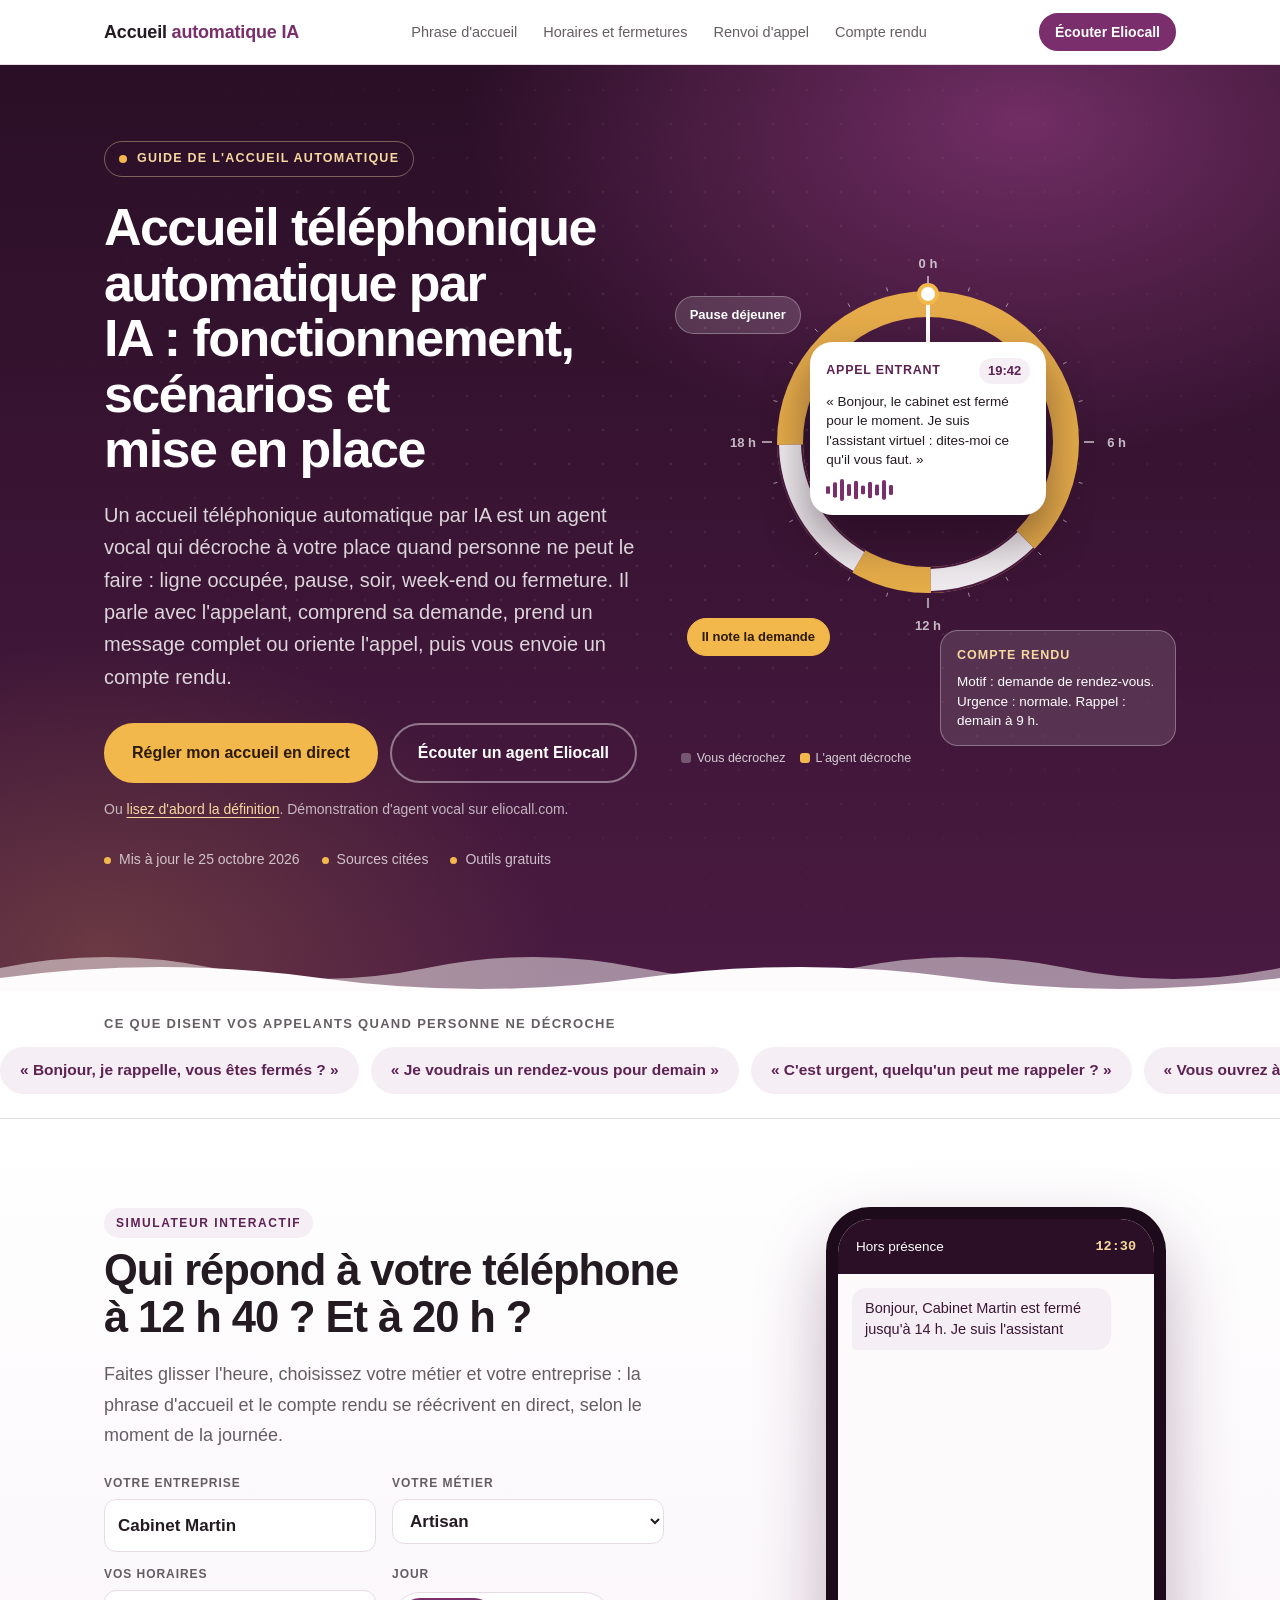
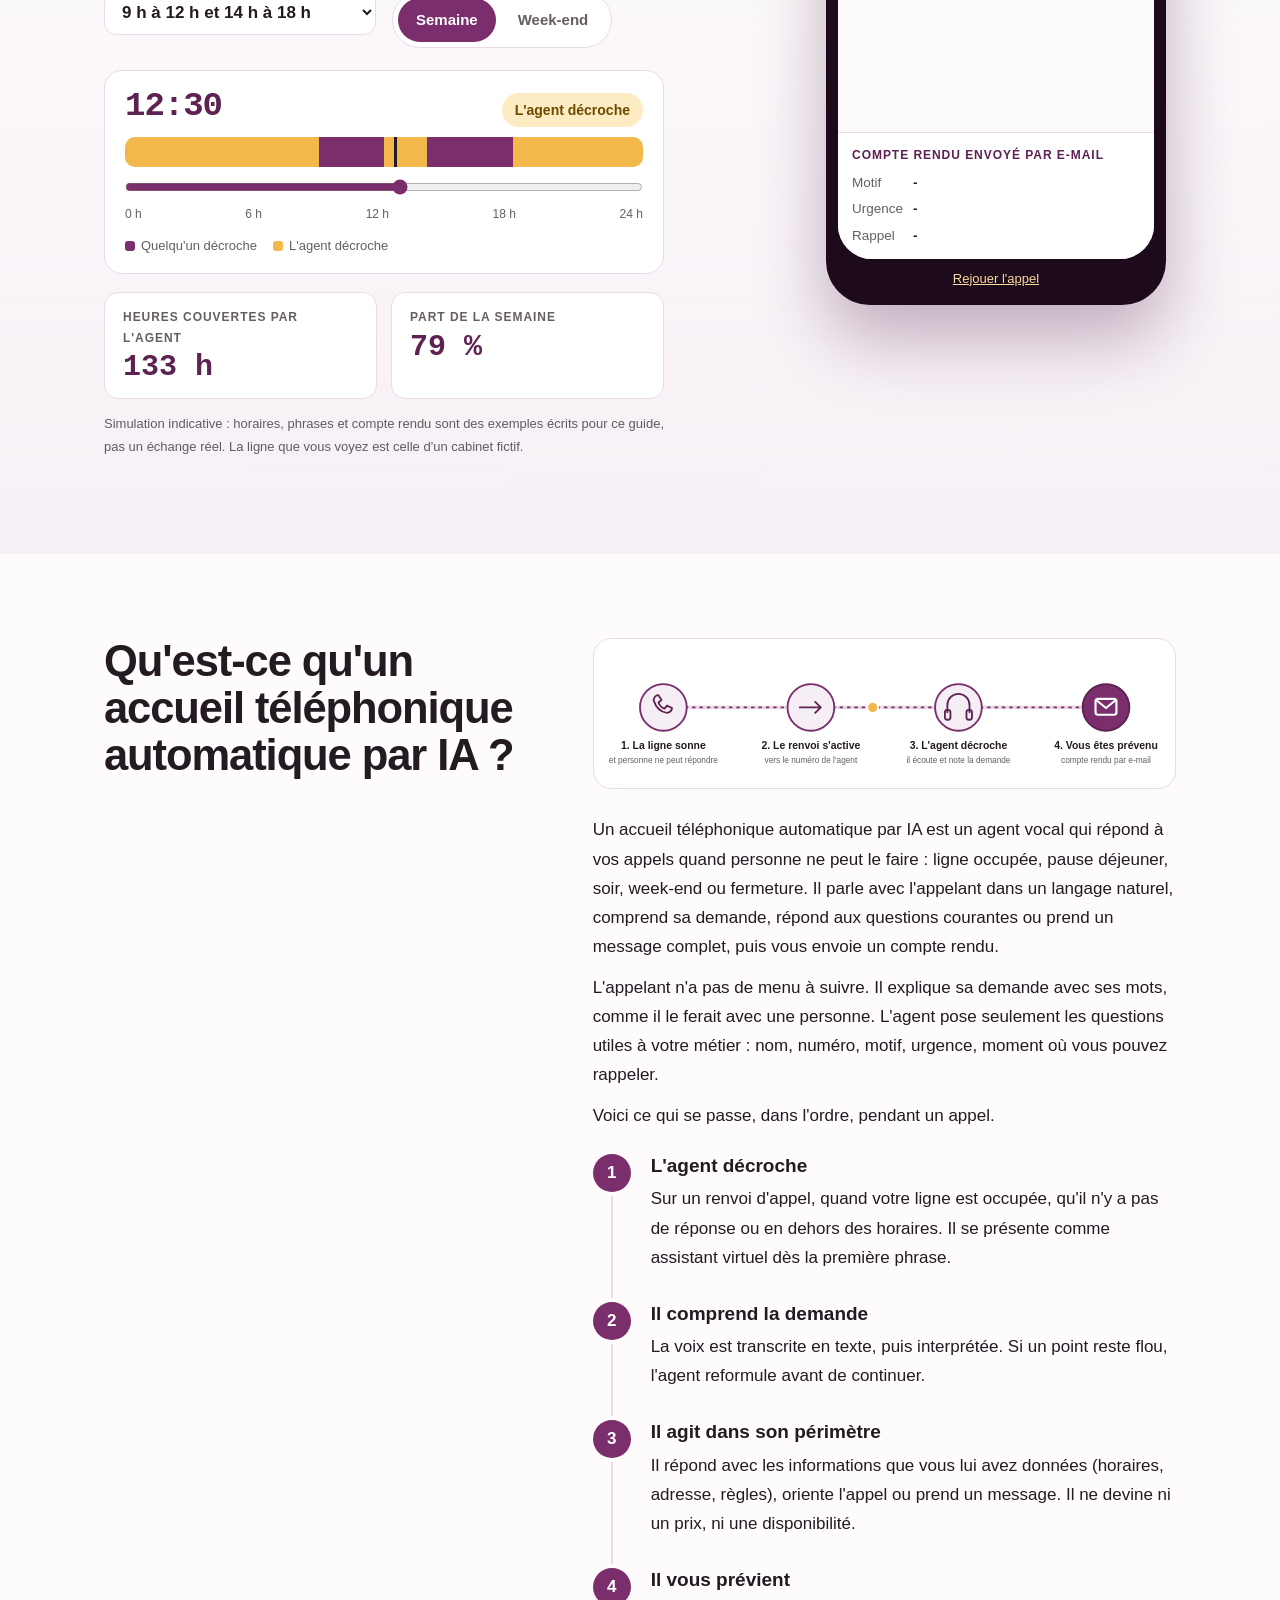
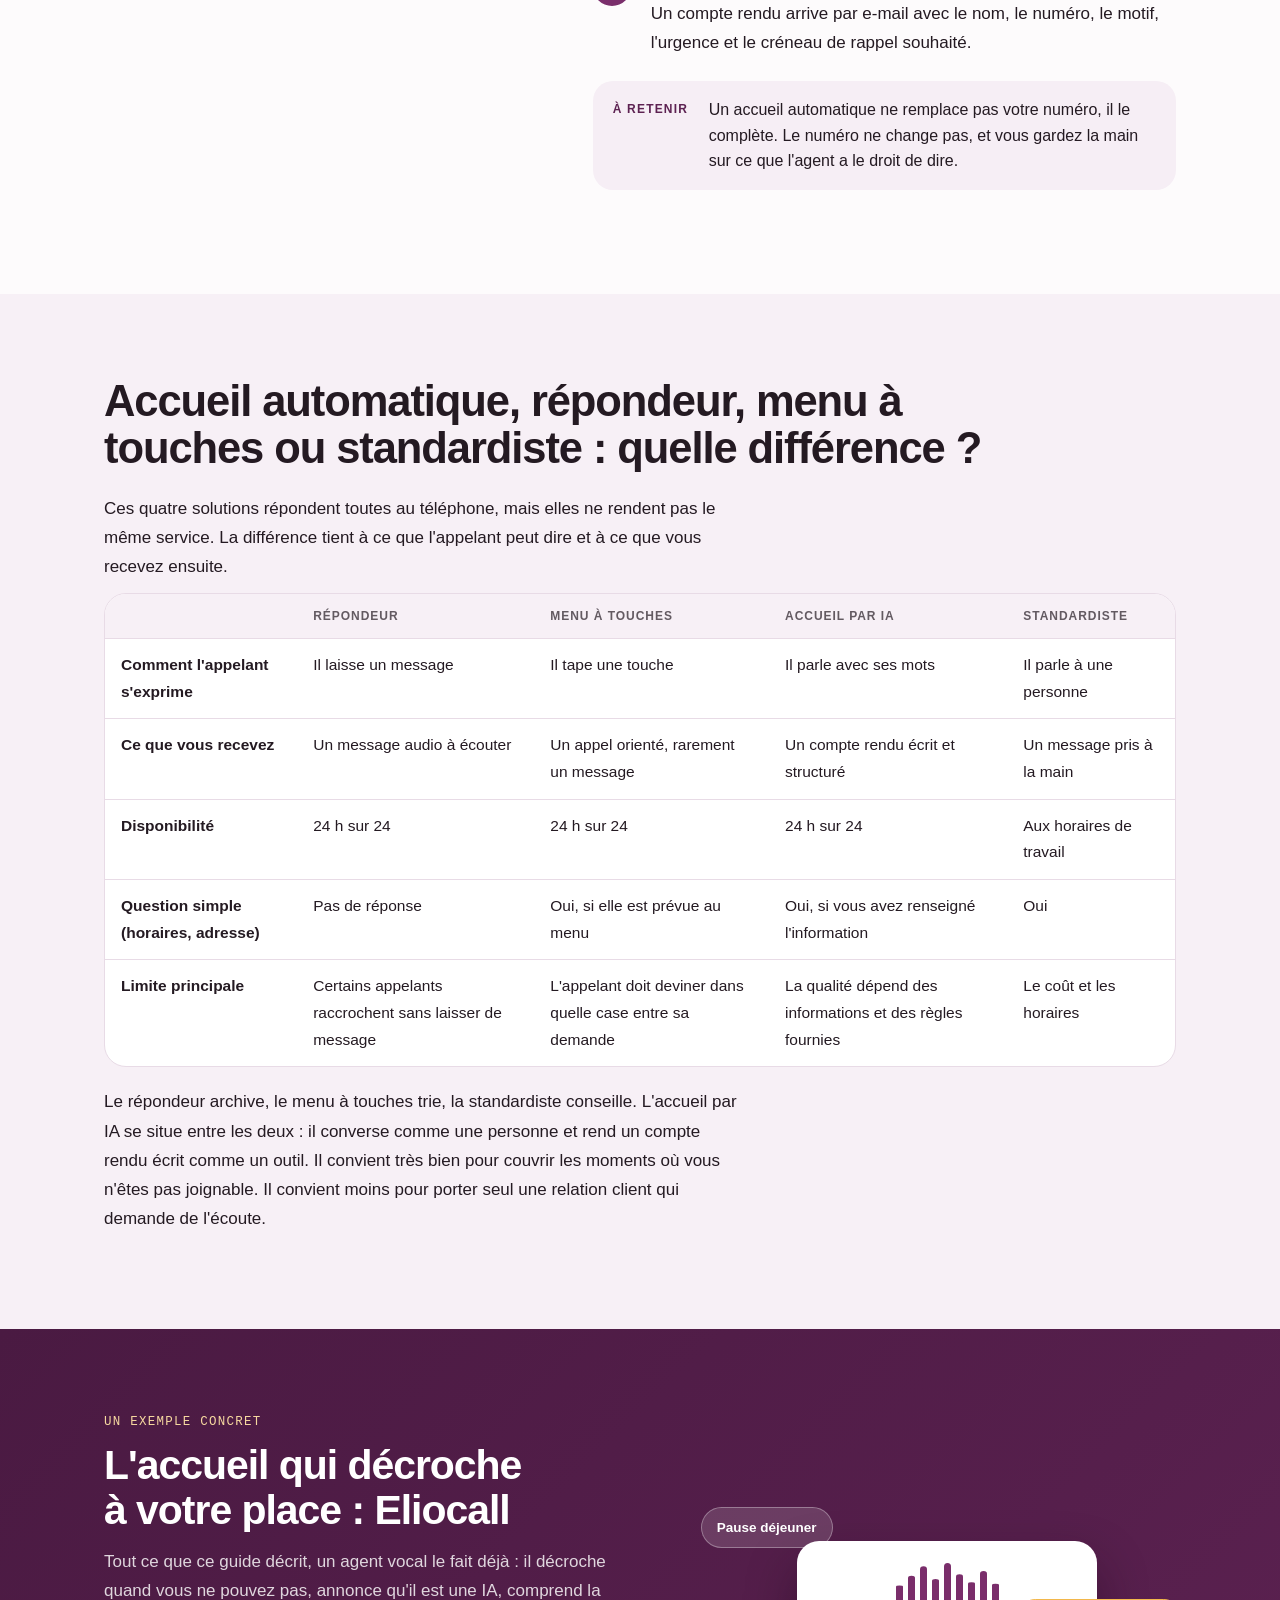
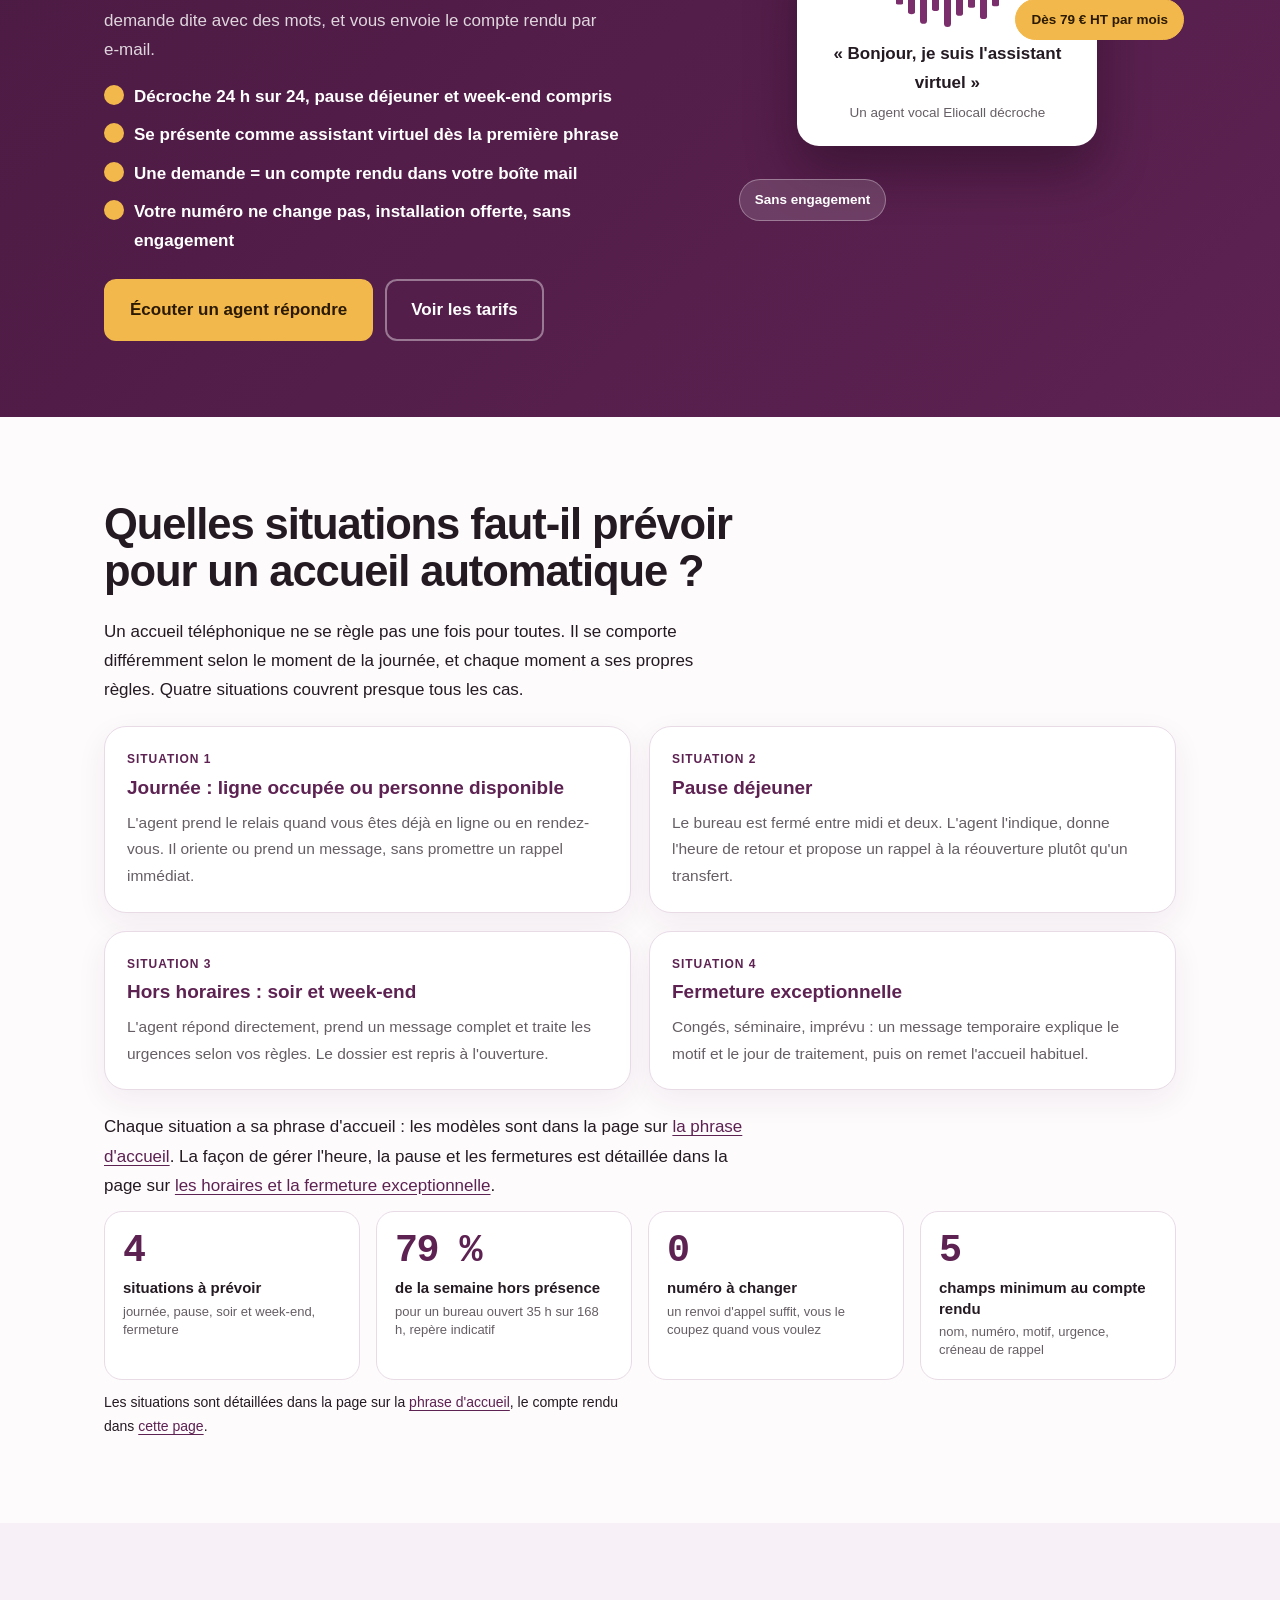
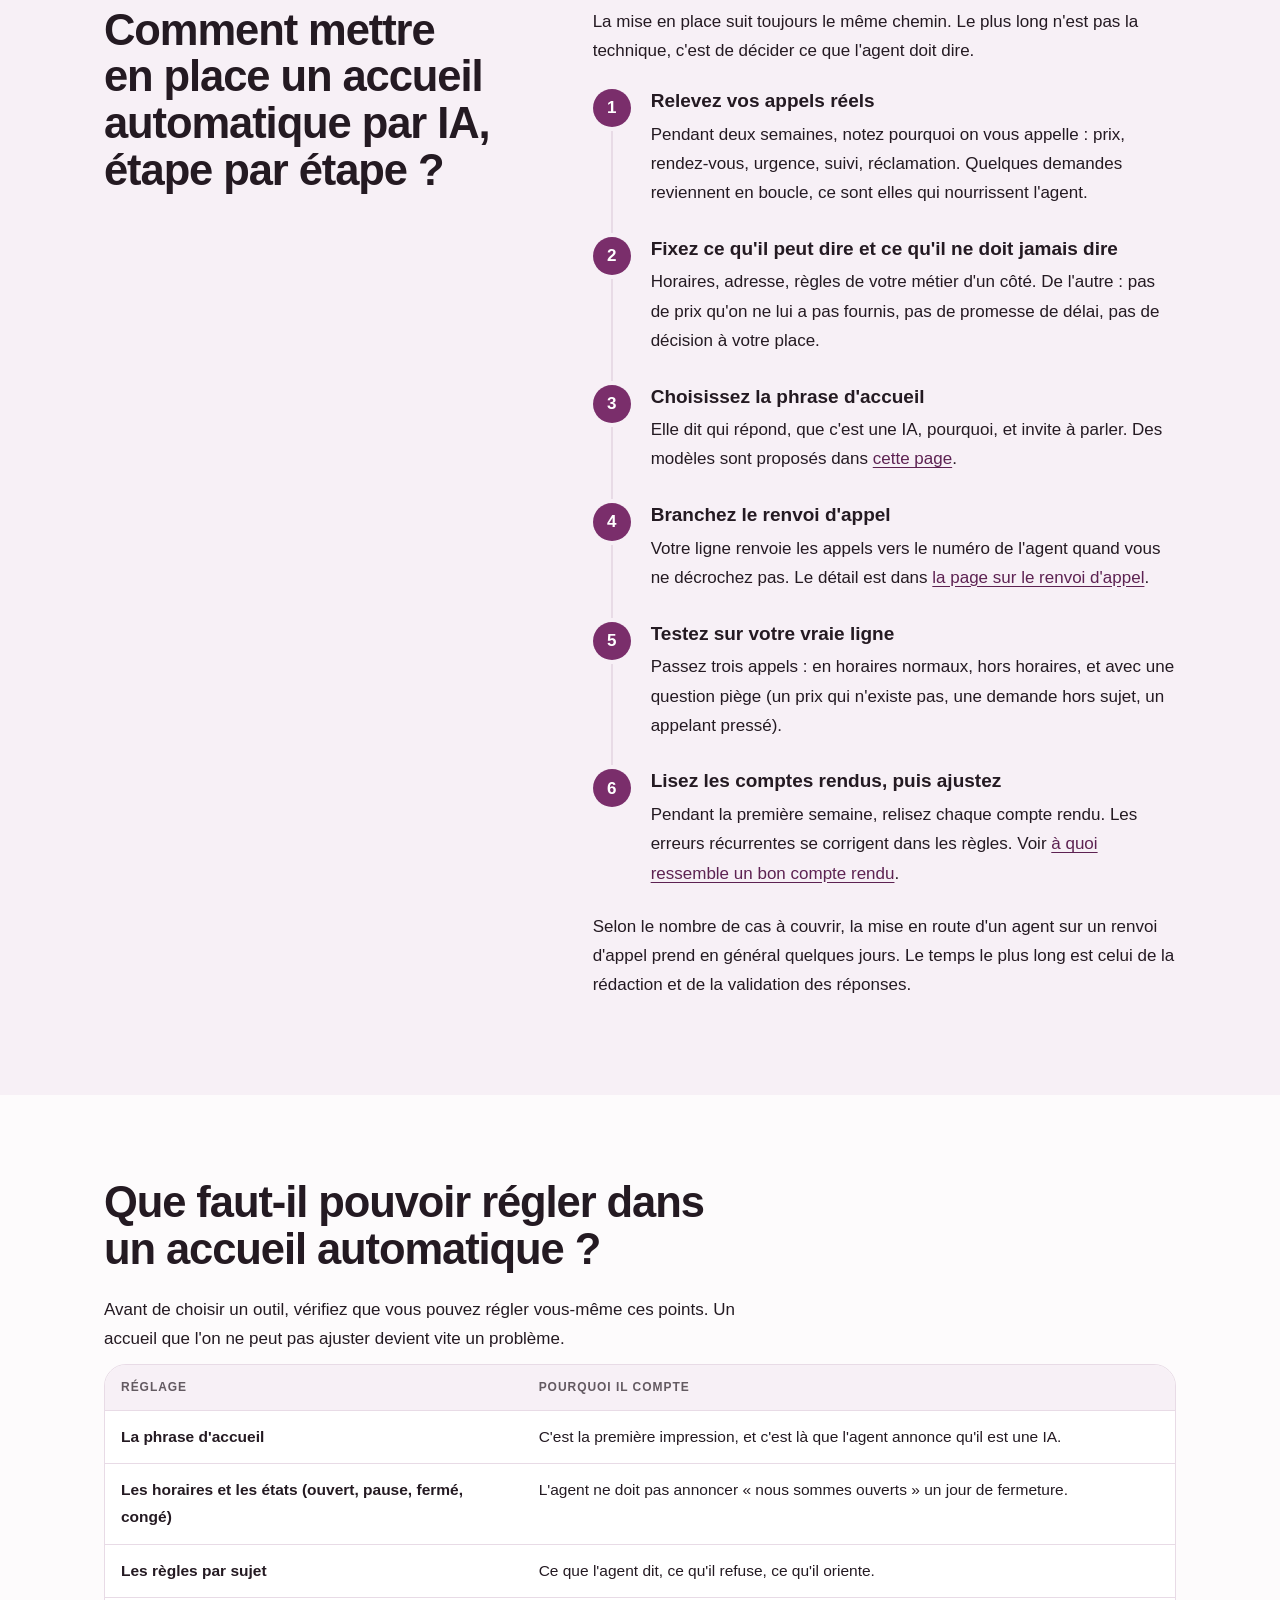
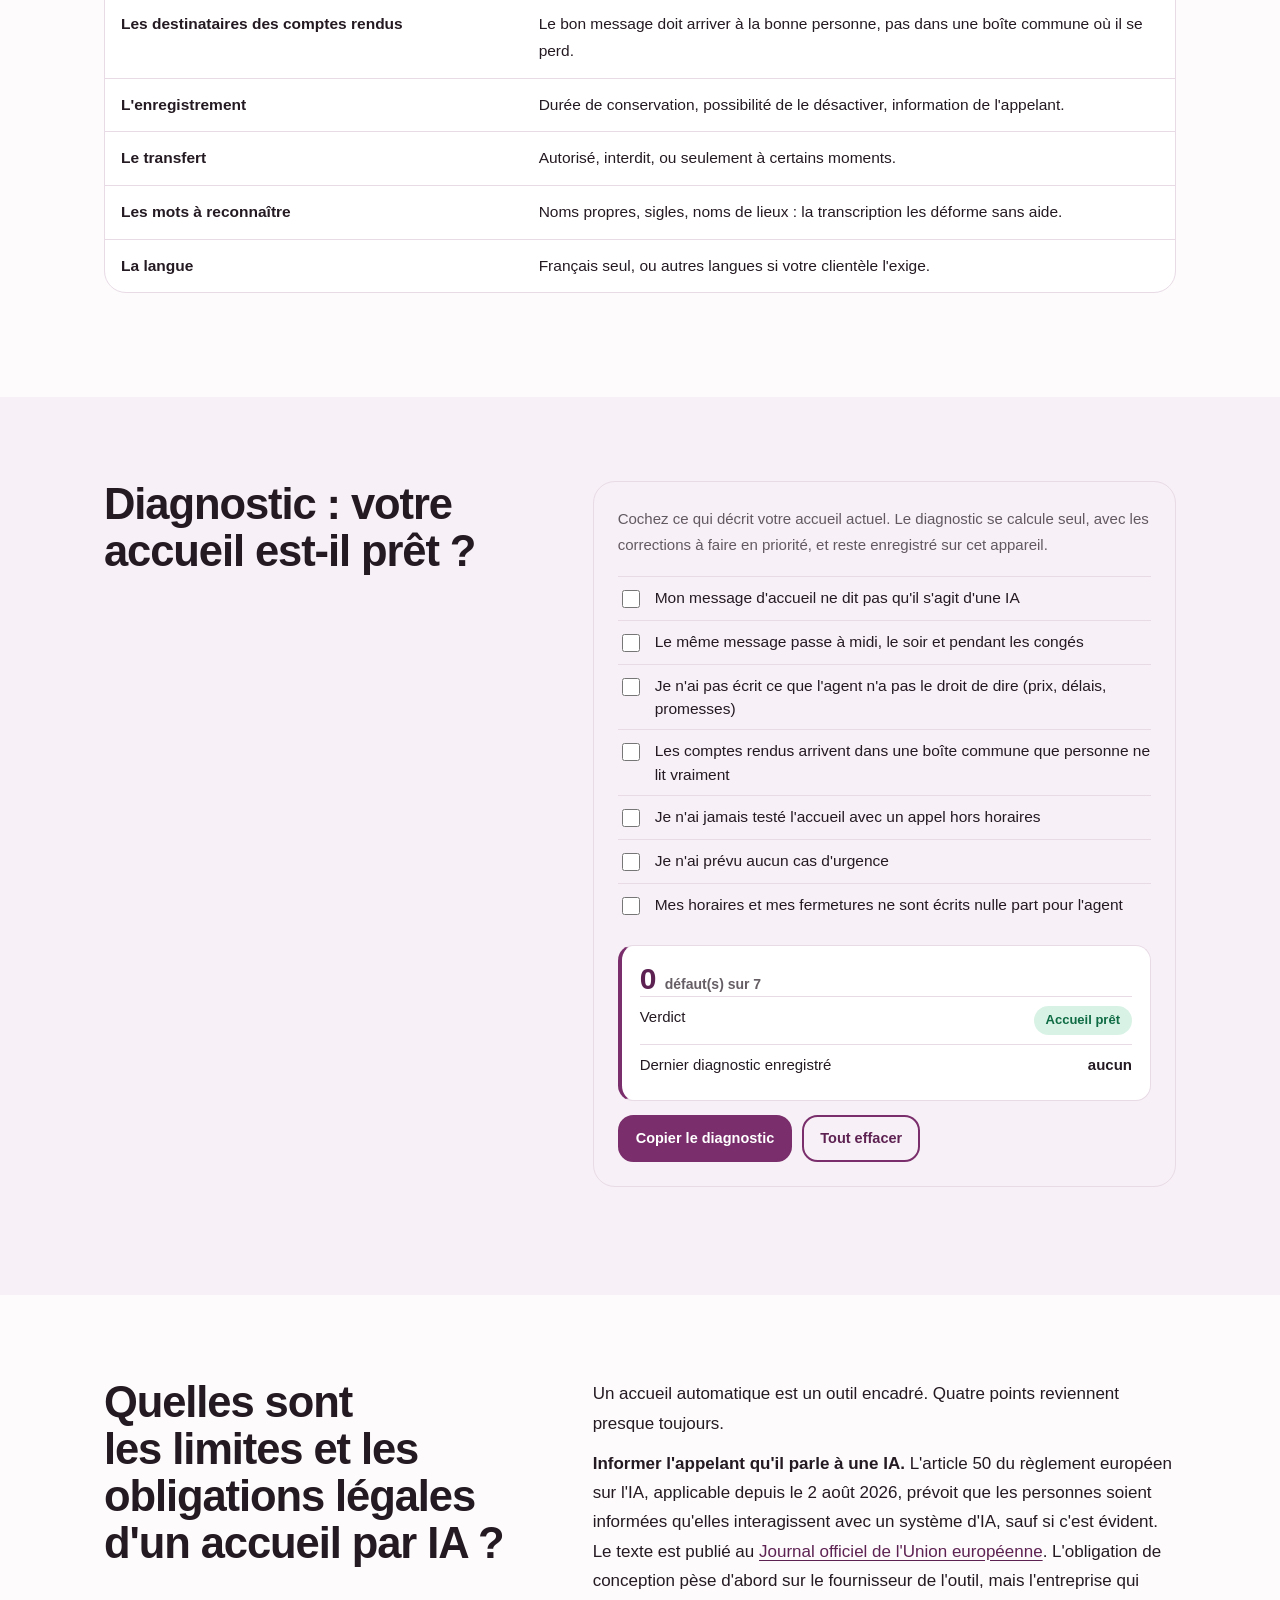
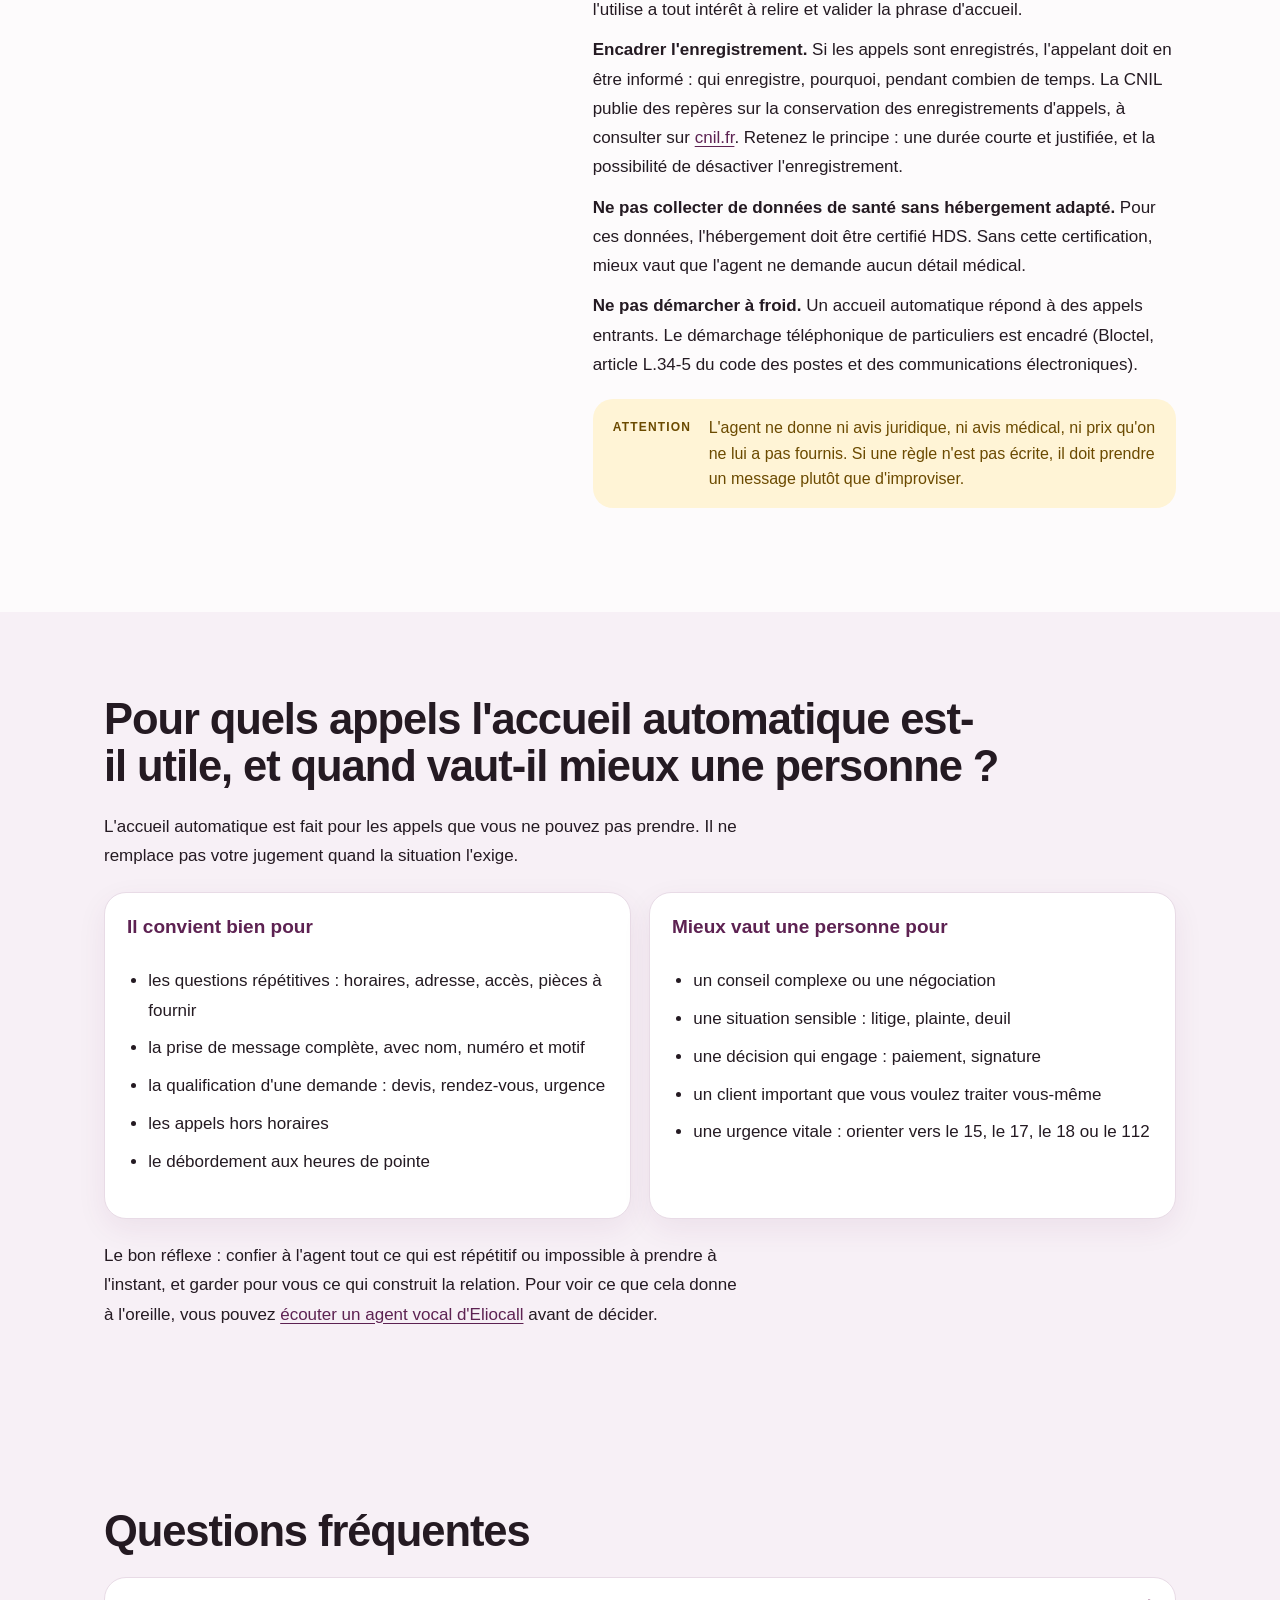
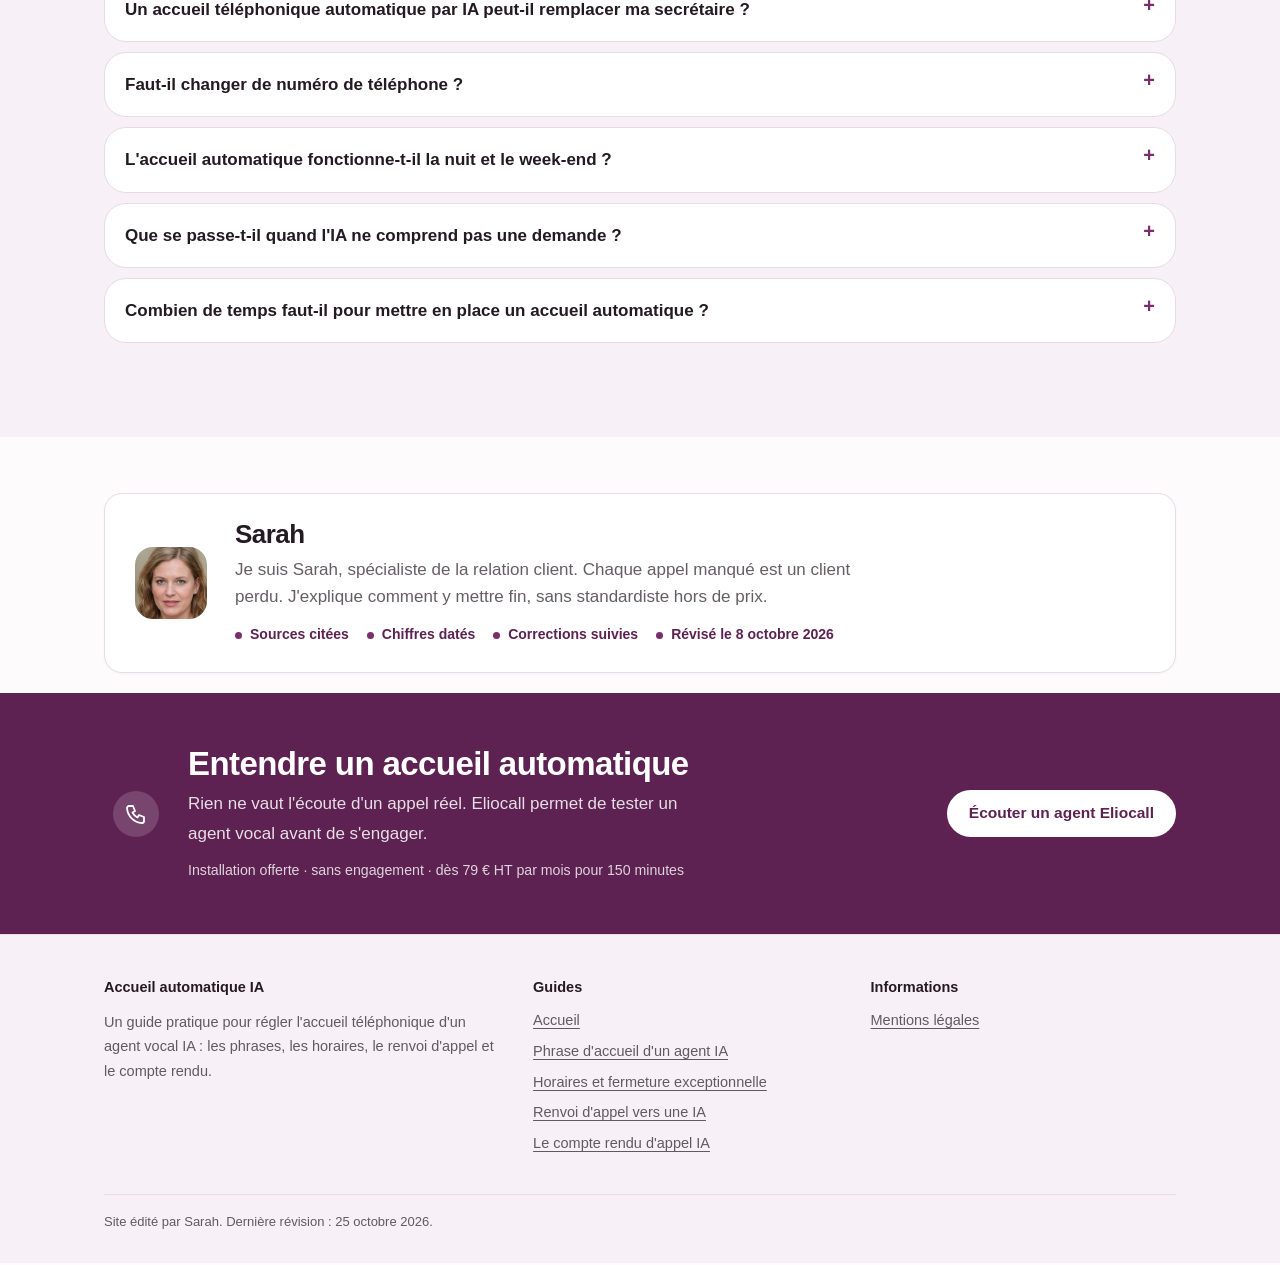
==== commit 4622f65c: "Auto-update date 25 octobre 2026" ====
--- a/index.html
+++ b/index.html
@@ -26,7 +26,7 @@
 
 <meta http-equiv="Content-Security-Policy" content="default-src 'self'; script-src 'self' 'unsafe-inline'; style-src 'self' 'unsafe-inline'; img-src 'self' data:; base-uri 'self'; form-action 'none'">
 <meta name="referrer" content="strict-origin-when-cross-origin">
-<script type="application/ld+json">{"@context": "https://schema.org", "@graph": [{"@type": "BreadcrumbList", "itemListElement": [{"@type": "ListItem", "position": 1, "name": "Accueil", "item": "https://accueil-telephonique-automatique-ia.fr/"}]}, {"@type": "Article", "headline": "Accueil téléphonique automatique par IA : fonctionnement, scénarios et mise en place", "description": "Accueil téléphonique automatique par IA : fonctionnement, différence avec un répondeur, les 4 situations à prévoir, mise en place et obligations légales.", "inLanguage": "fr-FR", "datePublished": "2026-10-05", "dateModified": "2026-10-24", "mainEntityOfPage": "https://accueil-telephonique-automatique-ia.fr/", "author": {"@type": "Organization", "name": "Accueil automatique IA", "url": "https://accueil-telephonique-automatique-ia.fr"}, "publisher": {"@type": "Organization", "name": "Accueil automatique IA", "url": "https://accueil-telephonique-automatique-ia.fr"}}, {"@type": "FAQPage", "mainEntity": [{"@type": "Question", "name": "Un accueil téléphonique automatique par IA peut-il remplacer ma secrétaire ?", "acceptedAnswer": {"@type": "Answer", "text": "En général non. Il couvre les appels que personne ne peut prendre (ligne occupée, pause, soir, congés) et prend un message complet. Il ne remplace ni le conseil, ni la relation avec vos clients, ni une personne qui connaît votre activité."}}, {"@type": "Question", "name": "Faut-il changer de numéro de téléphone ?", "acceptedAnswer": {"@type": "Answer", "text": "Non. On active un renvoi d'appel depuis votre ligne actuelle vers le numéro de l'agent, sur non-réponse ou sur occupation. Votre numéro reste le même et vous pouvez désactiver le renvoi à tout moment."}}, {"@type": "Question", "name": "L'accueil automatique fonctionne-t-il la nuit et le week-end ?", "acceptedAnswer": {"@type": "Answer", "text": "Oui, c'est l'un de ses principaux intérêts. Hors horaires, l'agent répond directement, prend un message complet et vous envoie un compte rendu que vous traitez à la réouverture."}}, {"@type": "Question", "name": "Que se passe-t-il quand l'IA ne comprend pas une demande ?", "acceptedAnswer": {"@type": "Answer", "text": "Un agent bien réglé reformule, puis prend un message avec le nom, le numéro et le motif tel que l'appelant l'a exprimé. Il ne doit pas inventer une réponse. Vous rappelez ensuite avec toutes les informations."}}, {"@type": "Question", "name": "Combien de temps faut-il pour mettre en place un accueil automatique ?", "acceptedAnswer": {"@type": "Answer", "text": "La partie technique (renvoi d'appel, branchement) prend en général quelques jours. Le temps le plus long est d'écrire et de valider les réponses et les règles, ce qui dépend de la complexité de votre activité."}}]}, {"@type": "WebSite", "@id": "https://accueil-telephonique-automatique-ia.fr/#site", "name": "Accueil automatique IA", "url": "https://accueil-telephonique-automatique-ia.fr/", "inLanguage": "fr-FR"}, {"@type": "Organization", "@id": "https://accueil-telephonique-automatique-ia.fr/#org", "name": "Accueil automatique IA", "url": "https://accueil-telephonique-automatique-ia.fr/", "logo": {"@type": "ImageObject", "url": "https://accueil-telephonique-automatique-ia.fr/icon-192.png", "width": 192, "height": 192}}]}</script>
+<script type="application/ld+json">{"@context": "https://schema.org", "@graph": [{"@type": "BreadcrumbList", "itemListElement": [{"@type": "ListItem", "position": 1, "name": "Accueil", "item": "https://accueil-telephonique-automatique-ia.fr/"}]}, {"@type": "Article", "headline": "Accueil téléphonique automatique par IA : fonctionnement, scénarios et mise en place", "description": "Accueil téléphonique automatique par IA : fonctionnement, différence avec un répondeur, les 4 situations à prévoir, mise en place et obligations légales.", "inLanguage": "fr-FR", "datePublished": "2026-10-05", "dateModified": "2026-10-25", "mainEntityOfPage": "https://accueil-telephonique-automatique-ia.fr/", "author": {"@type": "Organization", "name": "Accueil automatique IA", "url": "https://accueil-telephonique-automatique-ia.fr"}, "publisher": {"@type": "Organization", "name": "Accueil automatique IA", "url": "https://accueil-telephonique-automatique-ia.fr"}}, {"@type": "FAQPage", "mainEntity": [{"@type": "Question", "name": "Un accueil téléphonique automatique par IA peut-il remplacer ma secrétaire ?", "acceptedAnswer": {"@type": "Answer", "text": "En général non. Il couvre les appels que personne ne peut prendre (ligne occupée, pause, soir, congés) et prend un message complet. Il ne remplace ni le conseil, ni la relation avec vos clients, ni une personne qui connaît votre activité."}}, {"@type": "Question", "name": "Faut-il changer de numéro de téléphone ?", "acceptedAnswer": {"@type": "Answer", "text": "Non. On active un renvoi d'appel depuis votre ligne actuelle vers le numéro de l'agent, sur non-réponse ou sur occupation. Votre numéro reste le même et vous pouvez désactiver le renvoi à tout moment."}}, {"@type": "Question", "name": "L'accueil automatique fonctionne-t-il la nuit et le week-end ?", "acceptedAnswer": {"@type": "Answer", "text": "Oui, c'est l'un de ses principaux intérêts. Hors horaires, l'agent répond directement, prend un message complet et vous envoie un compte rendu que vous traitez à la réouverture."}}, {"@type": "Question", "name": "Que se passe-t-il quand l'IA ne comprend pas une demande ?", "acceptedAnswer": {"@type": "Answer", "text": "Un agent bien réglé reformule, puis prend un message avec le nom, le numéro et le motif tel que l'appelant l'a exprimé. Il ne doit pas inventer une réponse. Vous rappelez ensuite avec toutes les informations."}}, {"@type": "Question", "name": "Combien de temps faut-il pour mettre en place un accueil automatique ?", "acceptedAnswer": {"@type": "Answer", "text": "La partie technique (renvoi d'appel, branchement) prend en général quelques jours. Le temps le plus long est d'écrire et de valider les réponses et les règles, ce qui dépend de la complexité de votre activité."}}]}, {"@type": "WebSite", "@id": "https://accueil-telephonique-automatique-ia.fr/#site", "name": "Accueil automatique IA", "url": "https://accueil-telephonique-automatique-ia.fr/", "inLanguage": "fr-FR"}, {"@type": "Organization", "@id": "https://accueil-telephonique-automatique-ia.fr/#org", "name": "Accueil automatique IA", "url": "https://accueil-telephonique-automatique-ia.fr/", "logo": {"@type": "ImageObject", "url": "https://accueil-telephonique-automatique-ia.fr/icon-192.png", "width": 192, "height": 192}}]}</script>
 <link rel="stylesheet" href="/style.css">
 <script>(function(){var d=document.documentElement;if(window.matchMedia&&matchMedia("(prefers-reduced-motion: reduce)").matches)return;d.classList.add("a-js");setTimeout(function(){if(!window.__rvok)d.classList.add("a-show")},3500)})();</script>
 </head>
@@ -35,7 +35,7 @@
 <div class="a-rdp" id="rdp" aria-hidden="true"><i></i></div>
 <header class="a-top"><div class="a-wrap"><a class="a-brand" href="/">Accueil <span>automatique IA</span></a><nav class="a-nav" aria-label="Navigation"><a href="/phrase-d-accueil-ia/">Phrase d'accueil</a><a href="/horaires-pause-midi-fermeture/">Horaires et fermetures</a><a href="/renvoi-d-appel-vers-une-ia/">Renvoi d'appel</a><a href="/compte-rendu-d-appel-ia/">Compte rendu</a></nav><a class="a-btn a-small" href="https://eliocall.com/?utm_source=accueil-telephonique-automatique-ia&amp;utm_medium=guide&amp;utm_campaign=header" rel="nofollow sponsored noopener">Écouter Eliocall</a></div></header>
 <main id="contenu">
-<section class="a-lh" data-ap><div class="a-lgw" aria-hidden="true"><div class="a-lgrid"></div></div><div class="a-wrap"><div><div class="a-lk"><i></i>Guide de l'accueil automatique</div><h1>Accueil téléphonique automatique par IA&nbsp;: fonctionnement, scénarios et mise en place</h1><p class="a-ll">Un accueil téléphonique automatique par IA est un agent vocal qui décroche à votre place quand personne ne peut le faire&nbsp;: ligne occupée, pause, soir, week-end ou fermeture. Il parle avec l'appelant, comprend sa demande, prend un message complet ou oriente l'appel, puis vous envoie un compte rendu.</p><div class="a-lacts"><a class="a-lb1" href="#demo">Régler mon accueil en direct</a><a class="a-lb2" href="https://eliocall.com/?utm_source=accueil-telephonique-automatique-ia&amp;utm_medium=guide&amp;utm_campaign=hero-ecouter#hero-form" rel="nofollow sponsored noopener">Écouter un agent Eliocall</a></div><p class="a-lsub">Ou <a href="#qu-est-ce-qu-un-accueil-telephonique-automatique">lisez d'abord la définition</a>. Démonstration d'agent vocal sur eliocall.com.</p><div class="a-ltr"><span>Mis à jour le 24 octobre 2026</span><span>Sources citées</span><span>Outils gratuits</span></div></div><div class="a-lart" aria-hidden="true"><div class="a-ldial"><svg viewBox="0 0 400 400" role="img" aria-label="Un cadran de 24 heures : l'agent décroche le matin tôt, à midi, le soir et la nuit"><circle cx="200" cy="200" r="138" fill="none" stroke="#f2b84b" stroke-width="26" opacity=".92"/><circle cx="200" cy="200" r="138" fill="none" stroke="#4a1a42" stroke-width="26" stroke-dasharray="105.38 761.69" stroke-dashoffset="-325.15" transform="rotate(-90 200 200)" opacity="1"/><circle cx="200" cy="200" r="138" fill="none" stroke="#4a1a42" stroke-width="26" stroke-dasharray="141.51 725.57" stroke-dashoffset="-505.80" transform="rotate(-90 200 200)" opacity="1"/><circle cx="200" cy="200" r="138" fill="none" stroke="#ffffff" stroke-width="22" stroke-dasharray="105.38 761.69" stroke-dashoffset="-325.15" transform="rotate(-90 200 200)" opacity="0.9"/><circle cx="200" cy="200" r="138" fill="none" stroke="#ffffff" stroke-width="22" stroke-dasharray="141.51 725.57" stroke-dashoffset="-505.80" transform="rotate(-90 200 200)" opacity="0.9"/><line x1="200.0" y1="44.0" x2="200.0" y2="34.0" stroke="rgba(255,255,255,.55)" stroke-width="2"/><line x1="240.4" y1="49.3" x2="241.4" y2="45.5" stroke="rgba(255,255,255,.55)" stroke-width="1"/><line x1="278.0" y1="64.9" x2="280.0" y2="61.4" stroke="rgba(255,255,255,.55)" stroke-width="1"/><line x1="310.3" y1="89.7" x2="313.1" y2="86.9" stroke="rgba(255,255,255,.55)" stroke-width="1"/><line x1="335.1" y1="122.0" x2="338.6" y2="120.0" stroke="rgba(255,255,255,.55)" stroke-width="1"/><line x1="350.7" y1="159.6" x2="354.5" y2="158.6" stroke="rgba(255,255,255,.55)" stroke-width="1"/><line x1="356.0" y1="200.0" x2="366.0" y2="200.0" stroke="rgba(255,255,255,.55)" stroke-width="2"/><line x1="350.7" y1="240.4" x2="354.5" y2="241.4" stroke="rgba(255,255,255,.55)" stroke-width="1"/><line x1="335.1" y1="278.0" x2="338.6" y2="280.0" stroke="rgba(255,255,255,.55)" stroke-width="1"/><line x1="310.3" y1="310.3" x2="313.1" y2="313.1" stroke="rgba(255,255,255,.55)" stroke-width="1"/><line x1="278.0" y1="335.1" x2="280.0" y2="338.6" stroke="rgba(255,255,255,.55)" stroke-width="1"/><line x1="240.4" y1="350.7" x2="241.4" y2="354.5" stroke="rgba(255,255,255,.55)" stroke-width="1"/><line x1="200.0" y1="356.0" x2="200.0" y2="366.0" stroke="rgba(255,255,255,.55)" stroke-width="2"/><line x1="159.6" y1="350.7" x2="158.6" y2="354.5" stroke="rgba(255,255,255,.55)" stroke-width="1"/><line x1="122.0" y1="335.1" x2="120.0" y2="338.6" stroke="rgba(255,255,255,.55)" stroke-width="1"/><line x1="89.7" y1="310.3" x2="86.9" y2="313.1" stroke="rgba(255,255,255,.55)" stroke-width="1"/><line x1="64.9" y1="278.0" x2="61.4" y2="280.0" stroke="rgba(255,255,255,.55)" stroke-width="1"/><line x1="49.3" y1="240.4" x2="45.5" y2="241.4" stroke="rgba(255,255,255,.55)" stroke-width="1"/><line x1="44.0" y1="200.0" x2="34.0" y2="200.0" stroke="rgba(255,255,255,.55)" stroke-width="2"/><line x1="49.3" y1="159.6" x2="45.5" y2="158.6" stroke="rgba(255,255,255,.55)" stroke-width="1"/><line x1="64.9" y1="122.0" x2="61.4" y2="120.0" stroke="rgba(255,255,255,.55)" stroke-width="1"/><line x1="89.7" y1="89.7" x2="86.9" y2="86.9" stroke="rgba(255,255,255,.55)" stroke-width="1"/><line x1="122.0" y1="64.9" x2="120.0" y2="61.4" stroke="rgba(255,255,255,.55)" stroke-width="1"/><line x1="159.6" y1="49.3" x2="158.6" y2="45.5" stroke="rgba(255,255,255,.55)" stroke-width="1"/><g font-family="-apple-system,'Segoe UI',Arial,sans-serif" font-size="13" font-weight="800" fill="rgba(255,255,255,.7)" text-anchor="middle"><text x="200" y="26">0 h</text><text x="398" y="205" text-anchor="end">6 h</text><text x="200" y="388">12 h</text><text x="2" y="205" text-anchor="start">18 h</text></g><g class="a-lhand"><line x1="200" y1="200" x2="200" y2="52" stroke="#fff" stroke-width="4" stroke-linecap="round"/><circle cx="200" cy="52" r="9" fill="#fff" stroke="#f2b84b" stroke-width="4"/></g></svg></div><div class="a-lcall"><div class="a-lct"><span>Appel entrant</span><b>19:42</b></div><p>«&nbsp;Bonjour, le cabinet est fermé pour le moment. Je suis l'assistant virtuel&nbsp;: dites-moi ce qu'il vous faut.&nbsp;»</p><div class="a-lcw"><i></i><i></i><i></i><i></i><i></i><i></i><i></i><i></i><i></i><i></i></div></div><div class="a-lchip a-lc1">Pause déjeuner</div><div class="a-lchip a-lc2">Il note la demande</div><div class="a-lrep"><b>Compte rendu</b><span>Motif&nbsp;: demande de rendez-vous. Urgence&nbsp;: normale. Rappel&nbsp;: demain à 9 h.</span></div><div class="a-llg"><span>Vous décrochez</span><span>L'agent décroche</span></div></div></div><div class="a-lwave" aria-hidden="true"><svg viewBox="0 0 2880 54" preserveAspectRatio="none"><path d="M0 30 Q120 8 240 30 T480 30 T720 30 T960 30 T1200 30 T1440 30 T1680 30 T1920 30 T2160 30 T2400 30 T2640 30 T2880 30 V54 H0Z" fill="var(--bg)" opacity=".5"/><path d="M0 40 Q180 18 360 40 T720 40 T1080 40 T1440 40 T1800 40 T2160 40 T2520 40 T2880 40 V54 H0Z" fill="var(--bg)"/></svg></div></section>
+<section class="a-lh" data-ap><div class="a-lgw" aria-hidden="true"><div class="a-lgrid"></div></div><div class="a-wrap"><div><div class="a-lk"><i></i>Guide de l'accueil automatique</div><h1>Accueil téléphonique automatique par IA&nbsp;: fonctionnement, scénarios et mise en place</h1><p class="a-ll">Un accueil téléphonique automatique par IA est un agent vocal qui décroche à votre place quand personne ne peut le faire&nbsp;: ligne occupée, pause, soir, week-end ou fermeture. Il parle avec l'appelant, comprend sa demande, prend un message complet ou oriente l'appel, puis vous envoie un compte rendu.</p><div class="a-lacts"><a class="a-lb1" href="#demo">Régler mon accueil en direct</a><a class="a-lb2" href="https://eliocall.com/?utm_source=accueil-telephonique-automatique-ia&amp;utm_medium=guide&amp;utm_campaign=hero-ecouter#hero-form" rel="nofollow sponsored noopener">Écouter un agent Eliocall</a></div><p class="a-lsub">Ou <a href="#qu-est-ce-qu-un-accueil-telephonique-automatique">lisez d'abord la définition</a>. Démonstration d'agent vocal sur eliocall.com.</p><div class="a-ltr"><span>Mis à jour le 25 octobre 2026</span><span>Sources citées</span><span>Outils gratuits</span></div></div><div class="a-lart" aria-hidden="true"><div class="a-ldial"><svg viewBox="0 0 400 400" role="img" aria-label="Un cadran de 24 heures : l'agent décroche le matin tôt, à midi, le soir et la nuit"><circle cx="200" cy="200" r="138" fill="none" stroke="#f2b84b" stroke-width="26" opacity=".92"/><circle cx="200" cy="200" r="138" fill="none" stroke="#4a1a42" stroke-width="26" stroke-dasharray="105.38 761.69" stroke-dashoffset="-325.15" transform="rotate(-90 200 200)" opacity="1"/><circle cx="200" cy="200" r="138" fill="none" stroke="#4a1a42" stroke-width="26" stroke-dasharray="141.51 725.57" stroke-dashoffset="-505.80" transform="rotate(-90 200 200)" opacity="1"/><circle cx="200" cy="200" r="138" fill="none" stroke="#ffffff" stroke-width="22" stroke-dasharray="105.38 761.69" stroke-dashoffset="-325.15" transform="rotate(-90 200 200)" opacity="0.9"/><circle cx="200" cy="200" r="138" fill="none" stroke="#ffffff" stroke-width="22" stroke-dasharray="141.51 725.57" stroke-dashoffset="-505.80" transform="rotate(-90 200 200)" opacity="0.9"/><line x1="200.0" y1="44.0" x2="200.0" y2="34.0" stroke="rgba(255,255,255,.55)" stroke-width="2"/><line x1="240.4" y1="49.3" x2="241.4" y2="45.5" stroke="rgba(255,255,255,.55)" stroke-width="1"/><line x1="278.0" y1="64.9" x2="280.0" y2="61.4" stroke="rgba(255,255,255,.55)" stroke-width="1"/><line x1="310.3" y1="89.7" x2="313.1" y2="86.9" stroke="rgba(255,255,255,.55)" stroke-width="1"/><line x1="335.1" y1="122.0" x2="338.6" y2="120.0" stroke="rgba(255,255,255,.55)" stroke-width="1"/><line x1="350.7" y1="159.6" x2="354.5" y2="158.6" stroke="rgba(255,255,255,.55)" stroke-width="1"/><line x1="356.0" y1="200.0" x2="366.0" y2="200.0" stroke="rgba(255,255,255,.55)" stroke-width="2"/><line x1="350.7" y1="240.4" x2="354.5" y2="241.4" stroke="rgba(255,255,255,.55)" stroke-width="1"/><line x1="335.1" y1="278.0" x2="338.6" y2="280.0" stroke="rgba(255,255,255,.55)" stroke-width="1"/><line x1="310.3" y1="310.3" x2="313.1" y2="313.1" stroke="rgba(255,255,255,.55)" stroke-width="1"/><line x1="278.0" y1="335.1" x2="280.0" y2="338.6" stroke="rgba(255,255,255,.55)" stroke-width="1"/><line x1="240.4" y1="350.7" x2="241.4" y2="354.5" stroke="rgba(255,255,255,.55)" stroke-width="1"/><line x1="200.0" y1="356.0" x2="200.0" y2="366.0" stroke="rgba(255,255,255,.55)" stroke-width="2"/><line x1="159.6" y1="350.7" x2="158.6" y2="354.5" stroke="rgba(255,255,255,.55)" stroke-width="1"/><line x1="122.0" y1="335.1" x2="120.0" y2="338.6" stroke="rgba(255,255,255,.55)" stroke-width="1"/><line x1="89.7" y1="310.3" x2="86.9" y2="313.1" stroke="rgba(255,255,255,.55)" stroke-width="1"/><line x1="64.9" y1="278.0" x2="61.4" y2="280.0" stroke="rgba(255,255,255,.55)" stroke-width="1"/><line x1="49.3" y1="240.4" x2="45.5" y2="241.4" stroke="rgba(255,255,255,.55)" stroke-width="1"/><line x1="44.0" y1="200.0" x2="34.0" y2="200.0" stroke="rgba(255,255,255,.55)" stroke-width="2"/><line x1="49.3" y1="159.6" x2="45.5" y2="158.6" stroke="rgba(255,255,255,.55)" stroke-width="1"/><line x1="64.9" y1="122.0" x2="61.4" y2="120.0" stroke="rgba(255,255,255,.55)" stroke-width="1"/><line x1="89.7" y1="89.7" x2="86.9" y2="86.9" stroke="rgba(255,255,255,.55)" stroke-width="1"/><line x1="122.0" y1="64.9" x2="120.0" y2="61.4" stroke="rgba(255,255,255,.55)" stroke-width="1"/><line x1="159.6" y1="49.3" x2="158.6" y2="45.5" stroke="rgba(255,255,255,.55)" stroke-width="1"/><g font-family="-apple-system,'Segoe UI',Arial,sans-serif" font-size="13" font-weight="800" fill="rgba(255,255,255,.7)" text-anchor="middle"><text x="200" y="26">0 h</text><text x="398" y="205" text-anchor="end">6 h</text><text x="200" y="388">12 h</text><text x="2" y="205" text-anchor="start">18 h</text></g><g class="a-lhand"><line x1="200" y1="200" x2="200" y2="52" stroke="#fff" stroke-width="4" stroke-linecap="round"/><circle cx="200" cy="52" r="9" fill="#fff" stroke="#f2b84b" stroke-width="4"/></g></svg></div><div class="a-lcall"><div class="a-lct"><span>Appel entrant</span><b>19:42</b></div><p>«&nbsp;Bonjour, le cabinet est fermé pour le moment. Je suis l'assistant virtuel&nbsp;: dites-moi ce qu'il vous faut.&nbsp;»</p><div class="a-lcw"><i></i><i></i><i></i><i></i><i></i><i></i><i></i><i></i><i></i><i></i></div></div><div class="a-lchip a-lc1">Pause déjeuner</div><div class="a-lchip a-lc2">Il note la demande</div><div class="a-lrep"><b>Compte rendu</b><span>Motif&nbsp;: demande de rendez-vous. Urgence&nbsp;: normale. Rappel&nbsp;: demain à 9 h.</span></div><div class="a-llg"><span>Vous décrochez</span><span>L'agent décroche</span></div></div></div><div class="a-lwave" aria-hidden="true"><svg viewBox="0 0 2880 54" preserveAspectRatio="none"><path d="M0 30 Q120 8 240 30 T480 30 T720 30 T960 30 T1200 30 T1440 30 T1680 30 T1920 30 T2160 30 T2400 30 T2640 30 T2880 30 V54 H0Z" fill="var(--bg)" opacity=".5"/><path d="M0 40 Q180 18 360 40 T720 40 T1080 40 T1440 40 T1800 40 T2160 40 T2520 40 T2880 40 V54 H0Z" fill="var(--bg)"/></svg></div></section>
 <div class="a-lm" data-ap><p>Ce que disent vos appelants quand personne ne décroche</p><div class="a-lmt"><span>«&nbsp;Bonjour, je rappelle, vous êtes fermés&nbsp;?&nbsp;»</span><span>«&nbsp;Je voudrais un rendez-vous pour demain&nbsp;»</span><span>«&nbsp;C'est urgent, quelqu'un peut me rappeler&nbsp;?&nbsp;»</span><span>«&nbsp;Vous ouvrez à quelle heure lundi&nbsp;?&nbsp;»</span><span>«&nbsp;Je suis devant la porte, personne ne répond&nbsp;»</span><span>«&nbsp;Je vous ai laissé un message hier, sans réponse&nbsp;»</span><span>«&nbsp;Quels papiers dois-je apporter&nbsp;?&nbsp;»</span><span>«&nbsp;Je voudrais annuler mon rendez-vous de jeudi&nbsp;»</span><span aria-hidden="true">«&nbsp;Bonjour, je rappelle, vous êtes fermés&nbsp;?&nbsp;»</span><span aria-hidden="true">«&nbsp;Je voudrais un rendez-vous pour demain&nbsp;»</span><span aria-hidden="true">«&nbsp;C'est urgent, quelqu'un peut me rappeler&nbsp;?&nbsp;»</span><span aria-hidden="true">«&nbsp;Vous ouvrez à quelle heure lundi&nbsp;?&nbsp;»</span><span aria-hidden="true">«&nbsp;Je suis devant la porte, personne ne répond&nbsp;»</span><span aria-hidden="true">«&nbsp;Je vous ai laissé un message hier, sans réponse&nbsp;»</span><span aria-hidden="true">«&nbsp;Quels papiers dois-je apporter&nbsp;?&nbsp;»</span><span aria-hidden="true">«&nbsp;Je voudrais annuler mon rendez-vous de jeudi&nbsp;»</span></div></div>
 <section id="demo" class="a-ld a-rv"><div class="a-wrap">
 <div>
@@ -180,7 +180,7 @@
 <section class="a-rdn" id="redaction"><div class="a-wrap"><div class="a-rdc"><img class="a-rdm" src="/auteur.jpg" alt="" width="72" height="72" loading="lazy" decoding="async"><div><h2>Sarah</h2><p>Je suis Sarah, spécialiste de la relation client. Chaque appel manqué est un client perdu. J'explique comment y mettre fin, sans standardiste hors de prix.</p><ul><li>Sources citées</li><li>Chiffres datés</li><li>Corrections suivies</li><li>Révisé le 8 octobre 2026</li></ul></div></div></div></section>
 <div class="a-band"><div class="a-wrap"><div><div class="a-rg" aria-hidden="true"><span></span><span></span><span></span><b><svg viewBox="0 0 24 24" width="24" height="24" fill="none" stroke="#fff" stroke-width="1.8" stroke-linecap="round" stroke-linejoin="round"><path d="M5 4h4l2 5-2.5 1.5a11 11 0 0 0 5 5L15 13l5 2v4a2 2 0 0 1-2 2A16 16 0 0 1 3 6a2 2 0 0 1 2-2z"/></svg></b></div><div><h2>Entendre un accueil automatique</h2><p>Rien ne vaut l'écoute d'un appel réel. Eliocall permet de tester un agent vocal avant de s'engager.</p><small style="display:block;margin-top:10px;opacity:.8">Installation offerte · sans engagement · dès 79 € HT par mois pour 150 minutes</small></div></div><a class="a-btn" href="https://eliocall.com/?utm_source=accueil-telephonique-automatique-ia&amp;utm_medium=guide&amp;utm_campaign=accueil-home" rel="nofollow sponsored noopener">Écouter un agent Eliocall</a></div></div>
 </main>
-<footer class="a-foot"><div class="a-wrap"><div><b>Accueil <span>automatique IA</span></b><p>Un guide pratique pour régler l'accueil téléphonique d'un agent vocal IA&nbsp;: les phrases, les horaires, le renvoi d'appel et le compte rendu.</p></div><div><b>Guides</b><ul><li><a href="/">Accueil</a></li><li><a href="/phrase-d-accueil-ia/">Phrase d'accueil d'un agent IA</a></li><li><a href="/horaires-pause-midi-fermeture/">Horaires et fermeture exceptionnelle</a></li><li><a href="/renvoi-d-appel-vers-une-ia/">Renvoi d'appel vers une IA</a></li><li><a href="/compte-rendu-d-appel-ia/">Le compte rendu d'appel IA</a></li></ul></div><div><b>Informations</b><ul><li><a href="/mentions-legales/">Mentions légales</a></li></ul></div><div class="a-small">Site édité par Sarah. Dernière révision : 24 octobre 2026.</div></div></footer>
+<footer class="a-foot"><div class="a-wrap"><div><b>Accueil <span>automatique IA</span></b><p>Un guide pratique pour régler l'accueil téléphonique d'un agent vocal IA&nbsp;: les phrases, les horaires, le renvoi d'appel et le compte rendu.</p></div><div><b>Guides</b><ul><li><a href="/">Accueil</a></li><li><a href="/phrase-d-accueil-ia/">Phrase d'accueil d'un agent IA</a></li><li><a href="/horaires-pause-midi-fermeture/">Horaires et fermeture exceptionnelle</a></li><li><a href="/renvoi-d-appel-vers-une-ia/">Renvoi d'appel vers une IA</a></li><li><a href="/compte-rendu-d-appel-ia/">Le compte rendu d'appel IA</a></li></ul></div><div><b>Informations</b><ul><li><a href="/mentions-legales/">Mentions légales</a></li></ul></div><div class="a-small">Site édité par Sarah. Dernière révision : 25 octobre 2026.</div></div></footer>
 <script>(function(){var P="a-",d=document;if(window.matchMedia&&matchMedia("(prefers-reduced-motion: reduce)").matches)return;window.__rvok=1;
 var rd=d.getElementById("rdp"),bar=rd&&rd.firstElementChild,top=d.querySelector("."+P+"top"),tk=false;
 function onS(){tk=false;var h=d.documentElement,max=h.scrollHeight-h.clientHeight,y=window.pageYOffset||h.scrollTop;if(bar&&max>0)bar.style.transform="scaleX("+Math.min(1,y/max)+")";if(top){if(y>8)top.classList.add(P+"sc");else top.classList.remove(P+"sc")}}
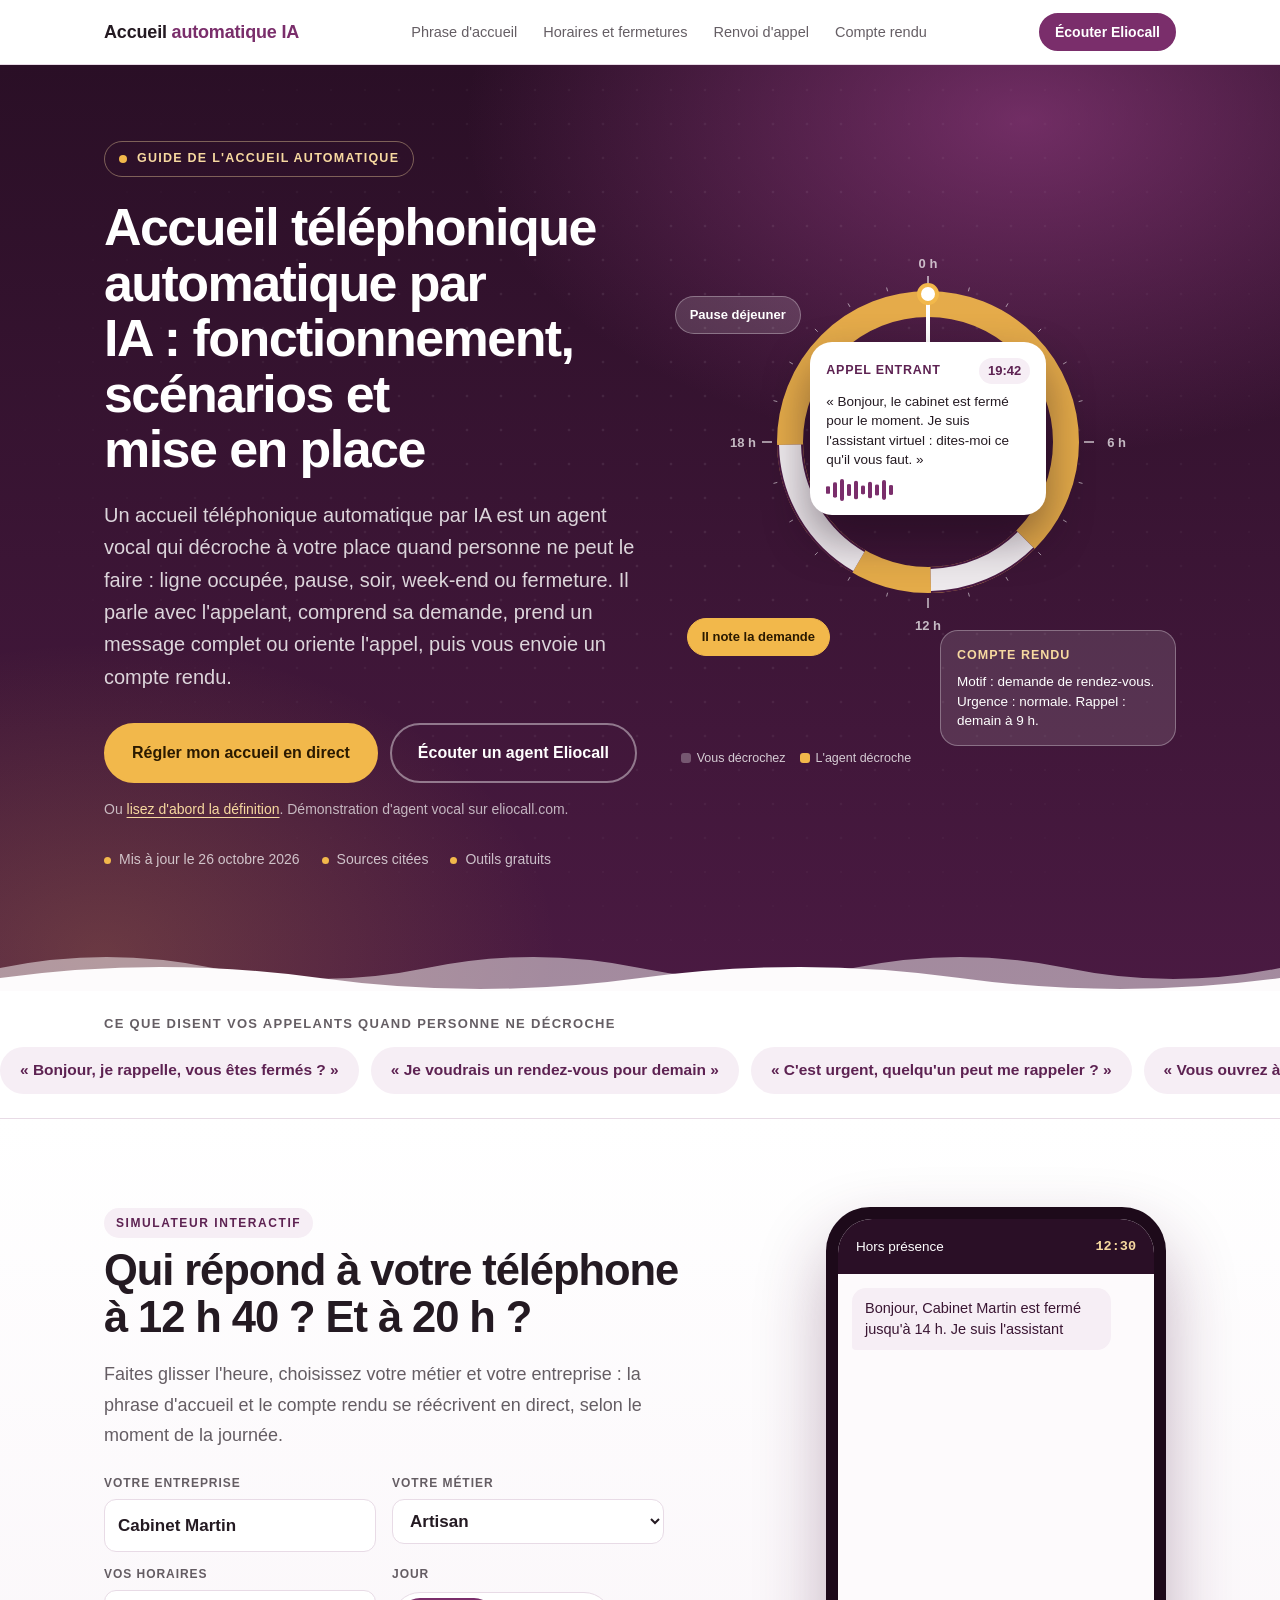
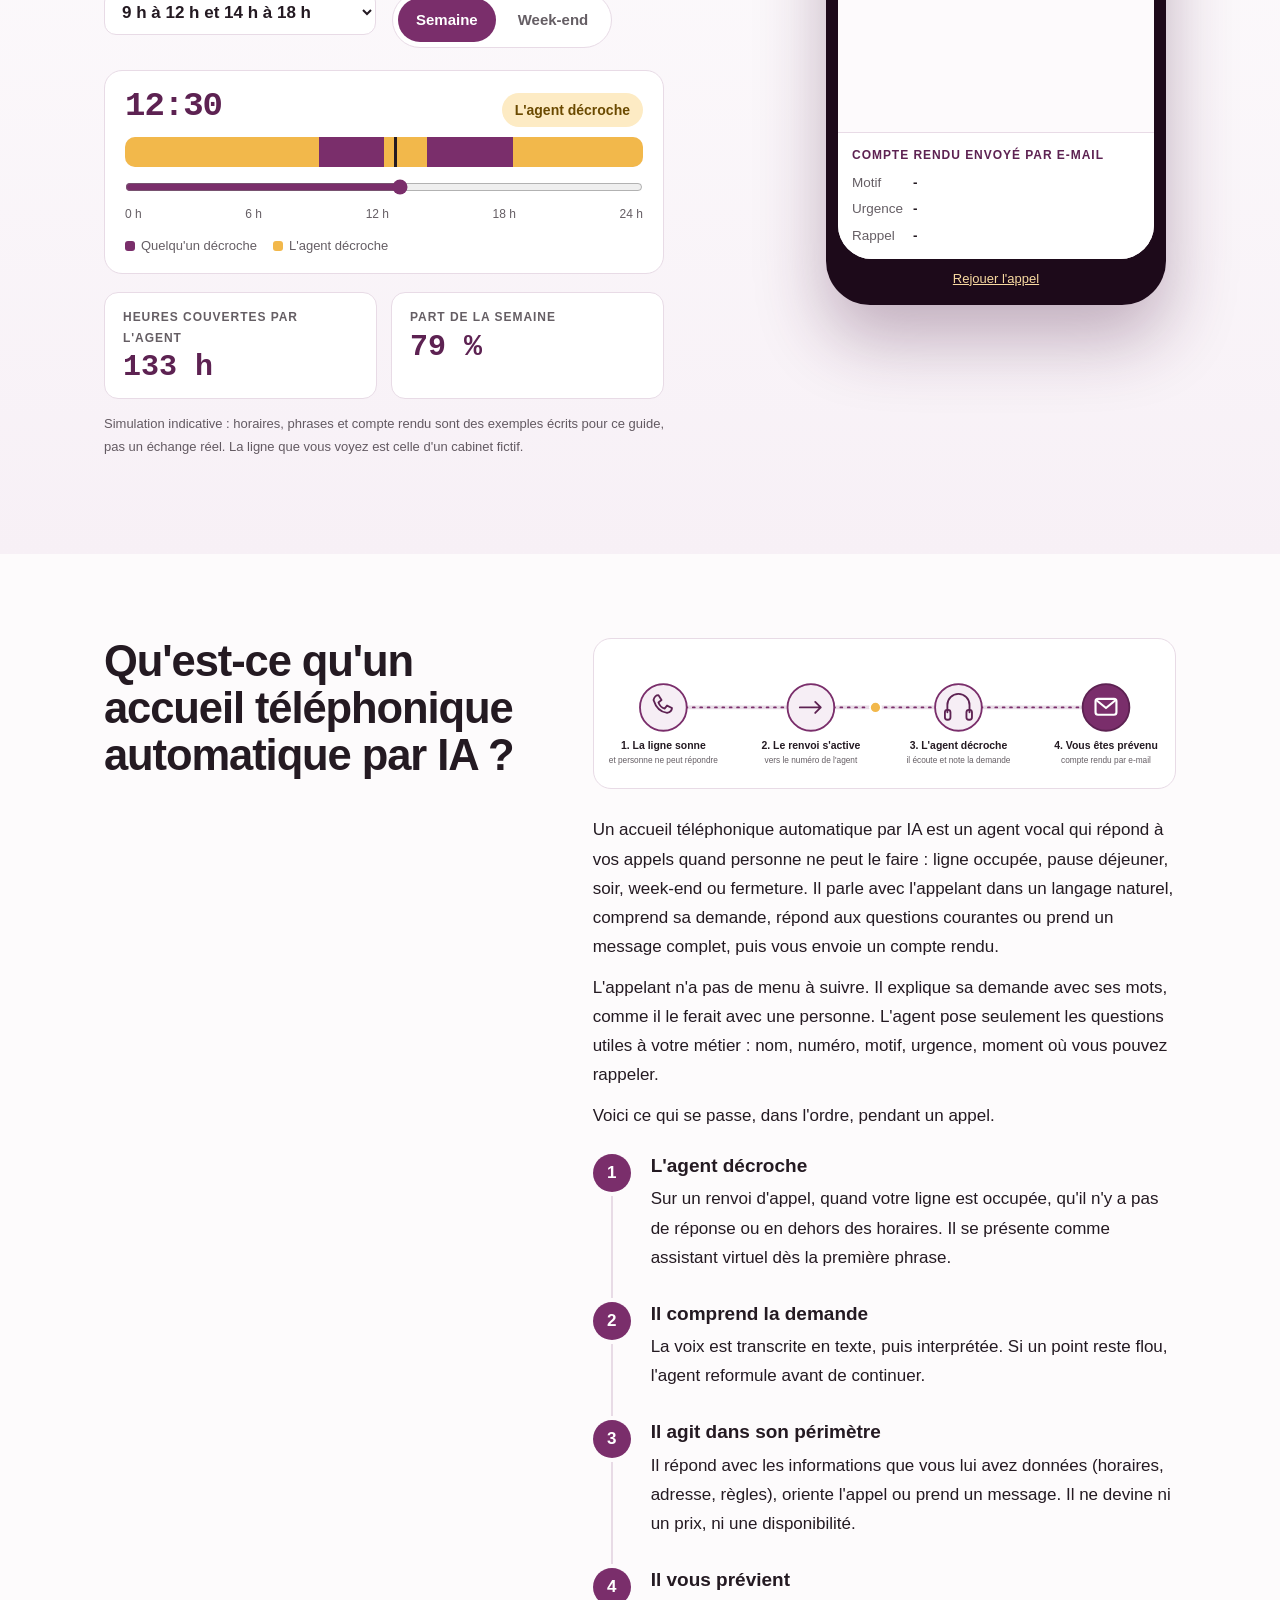
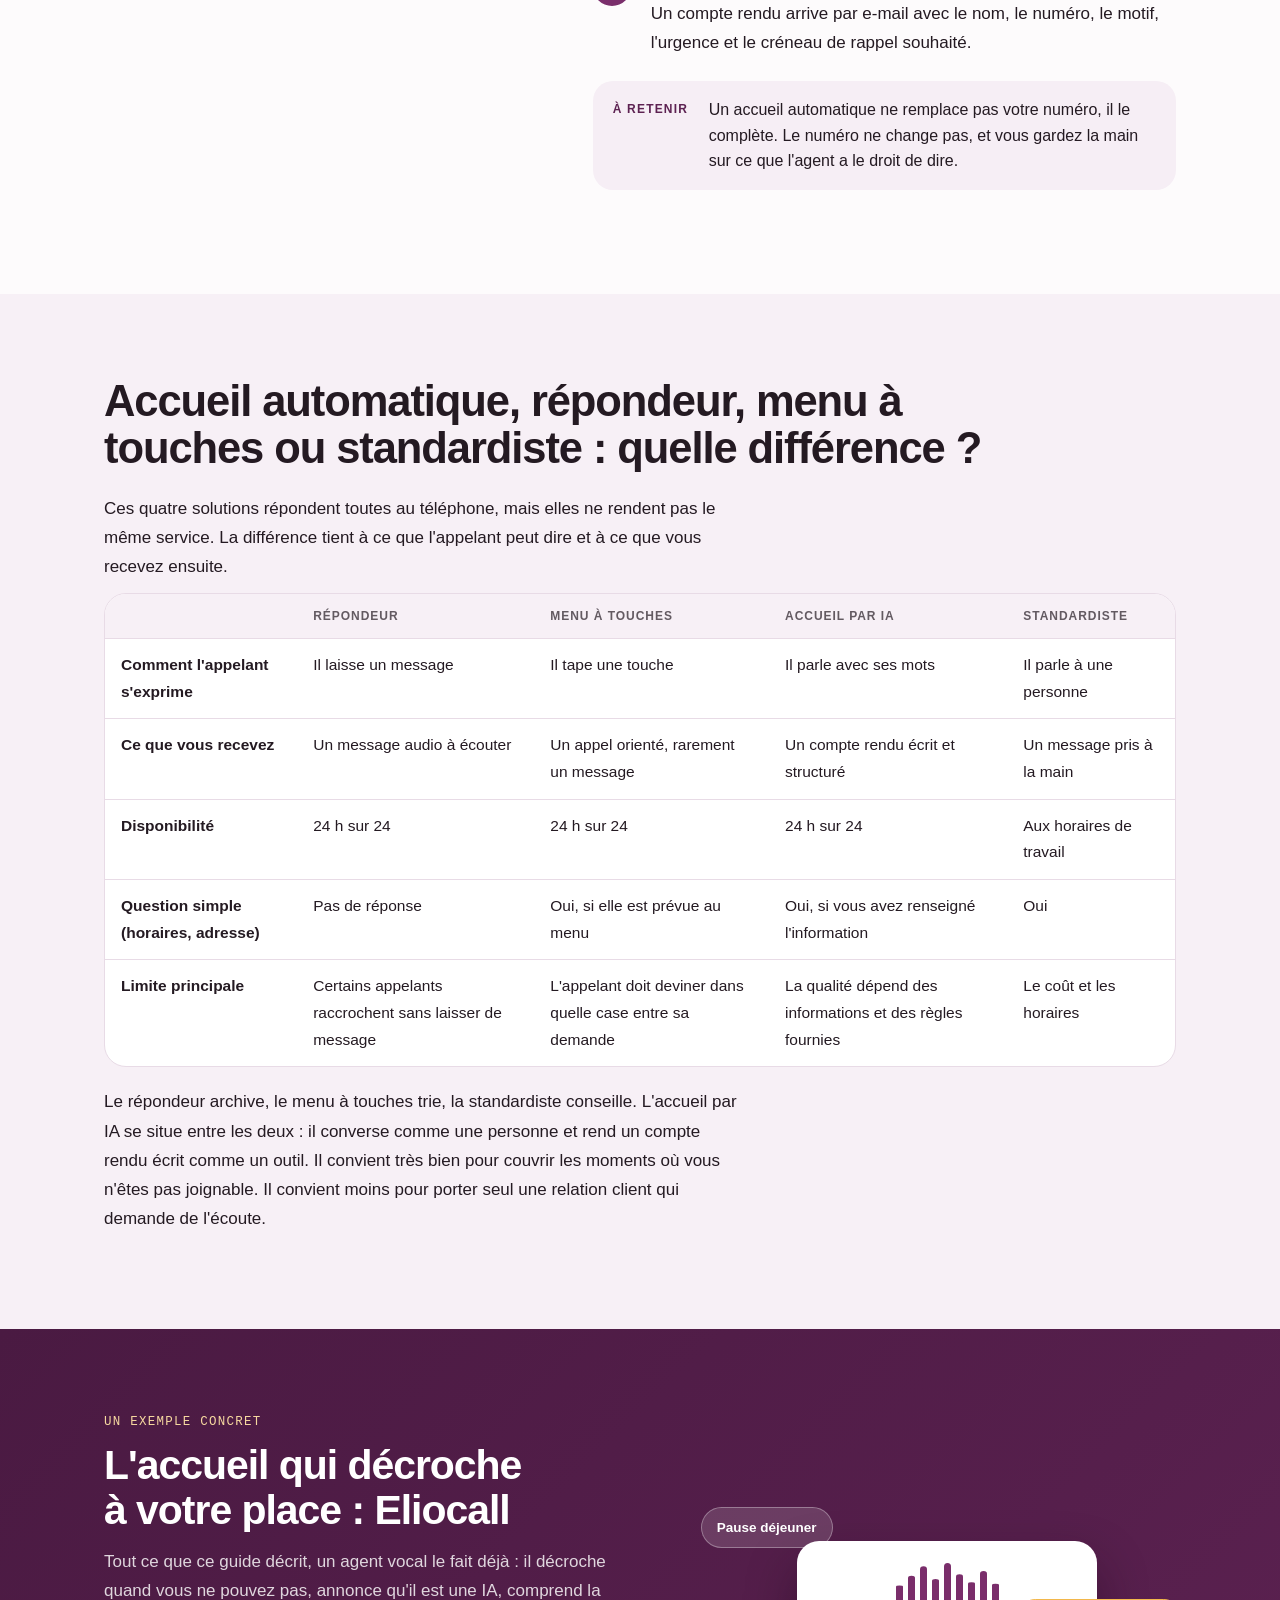
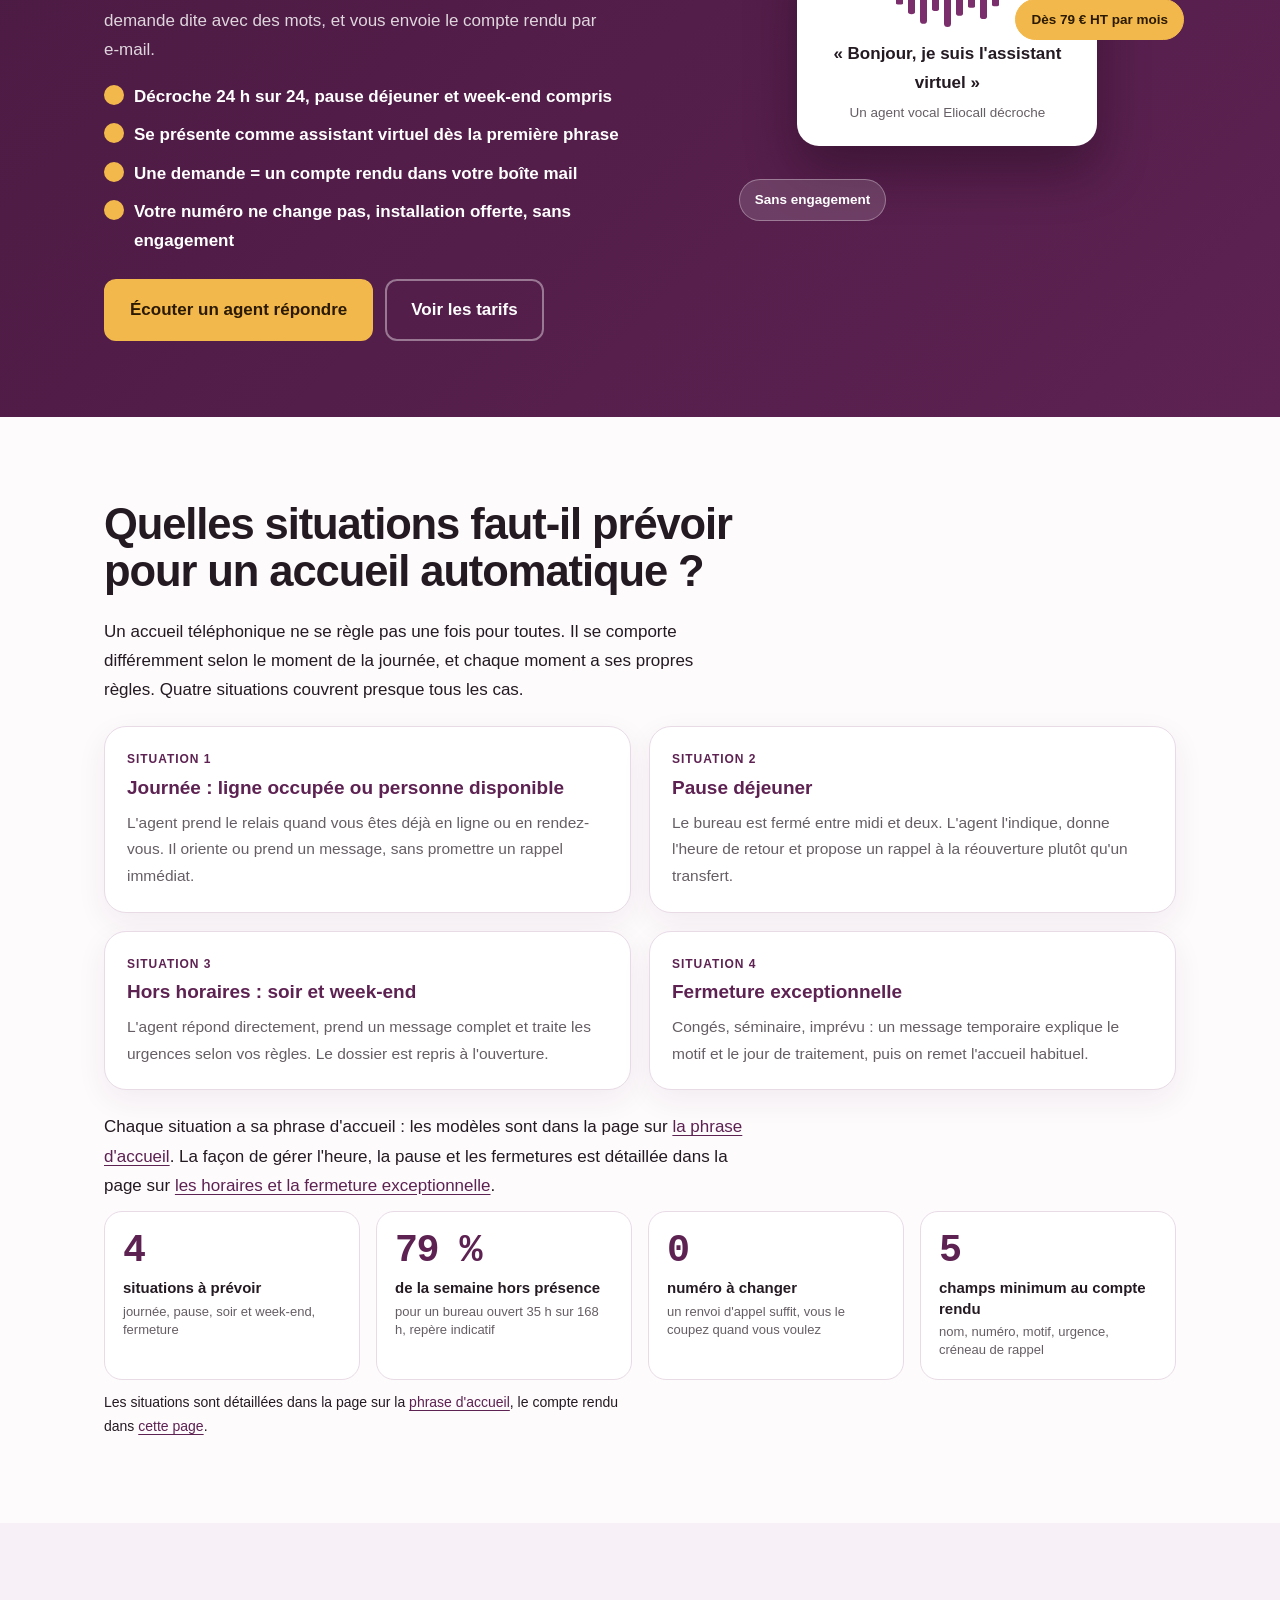
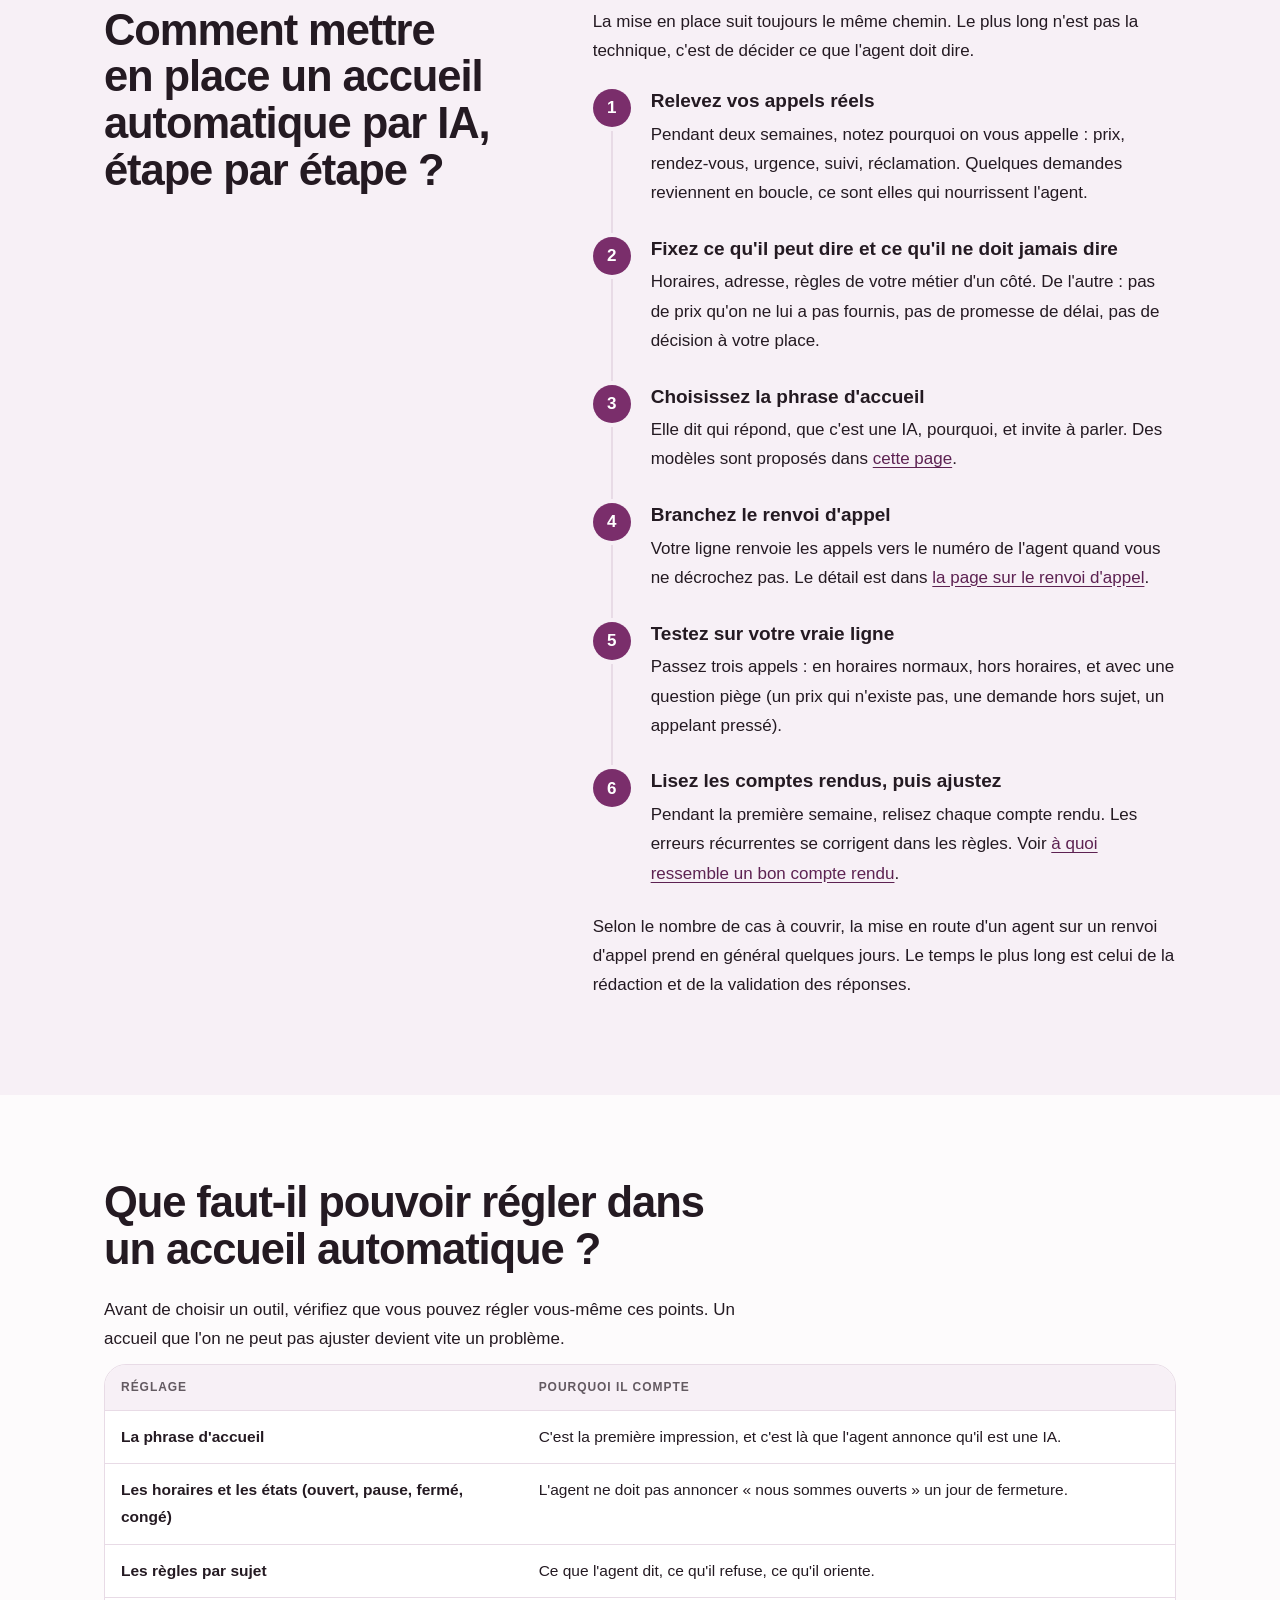
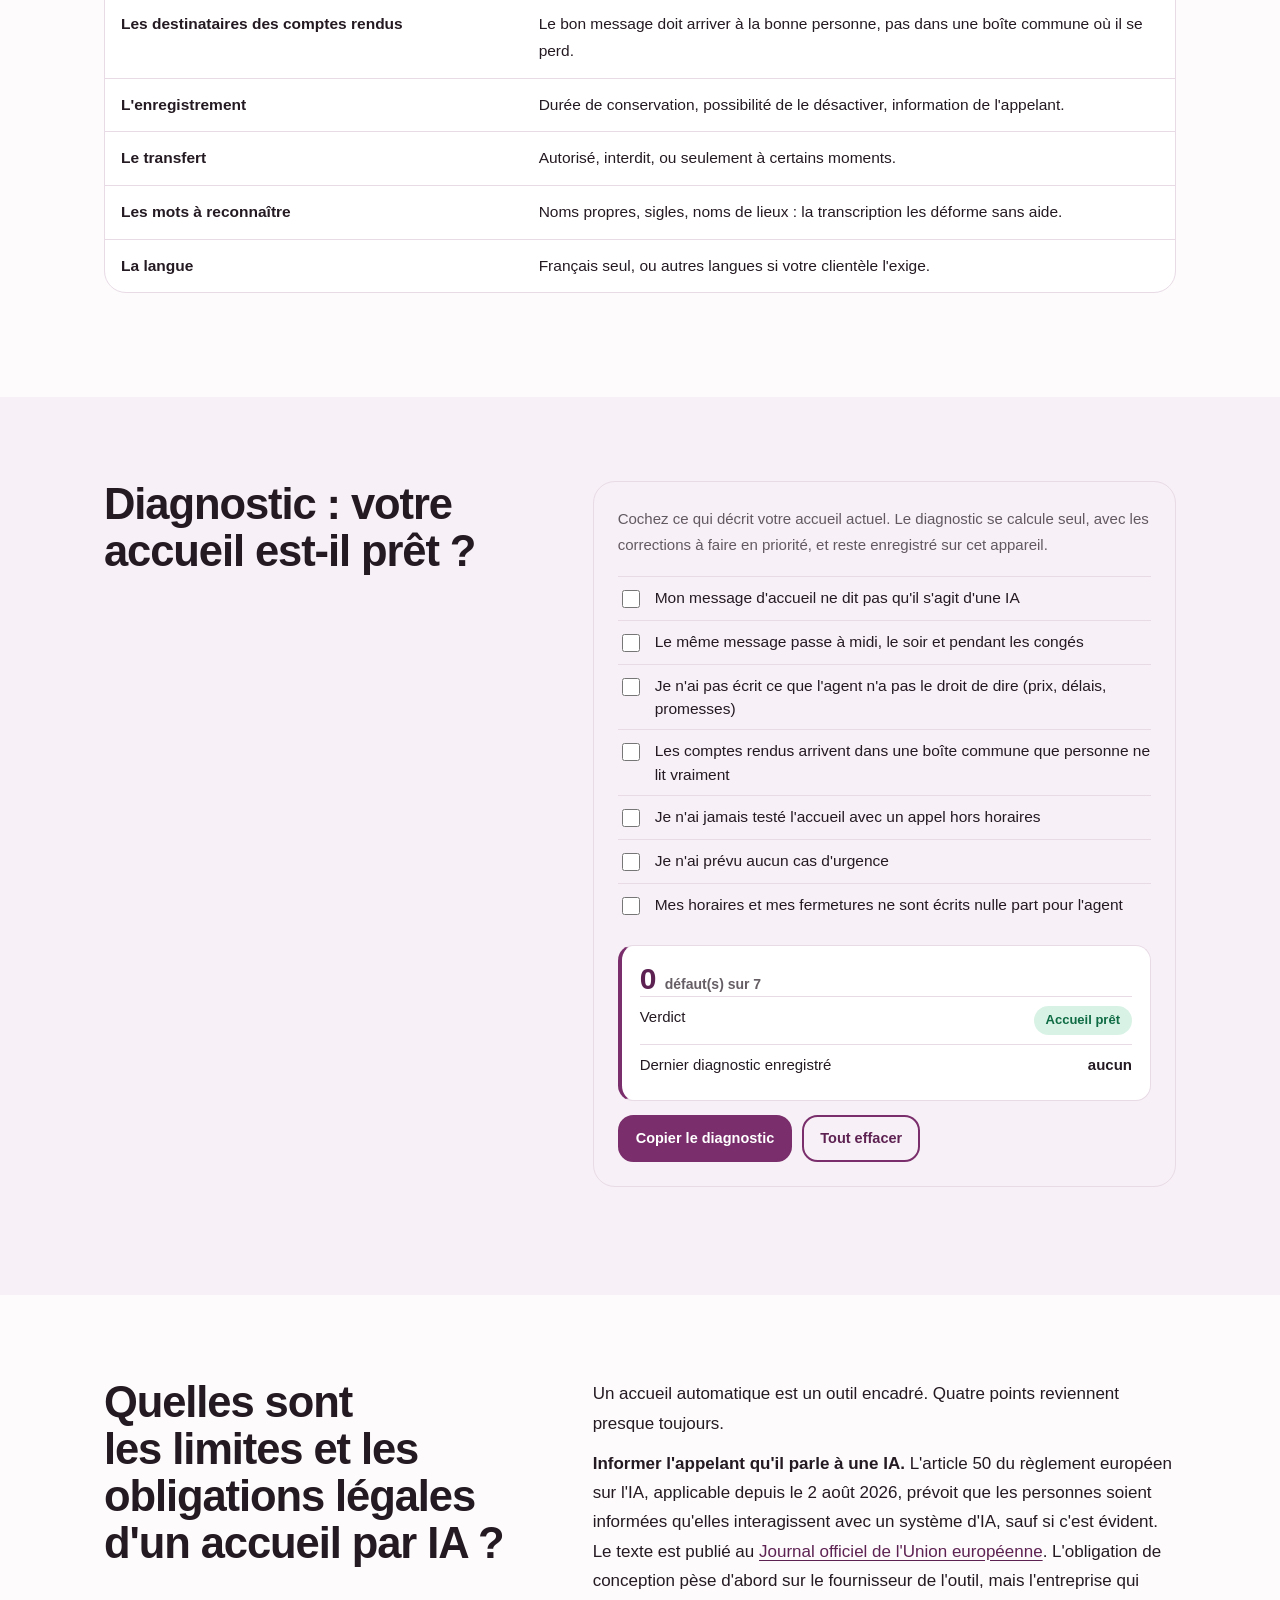
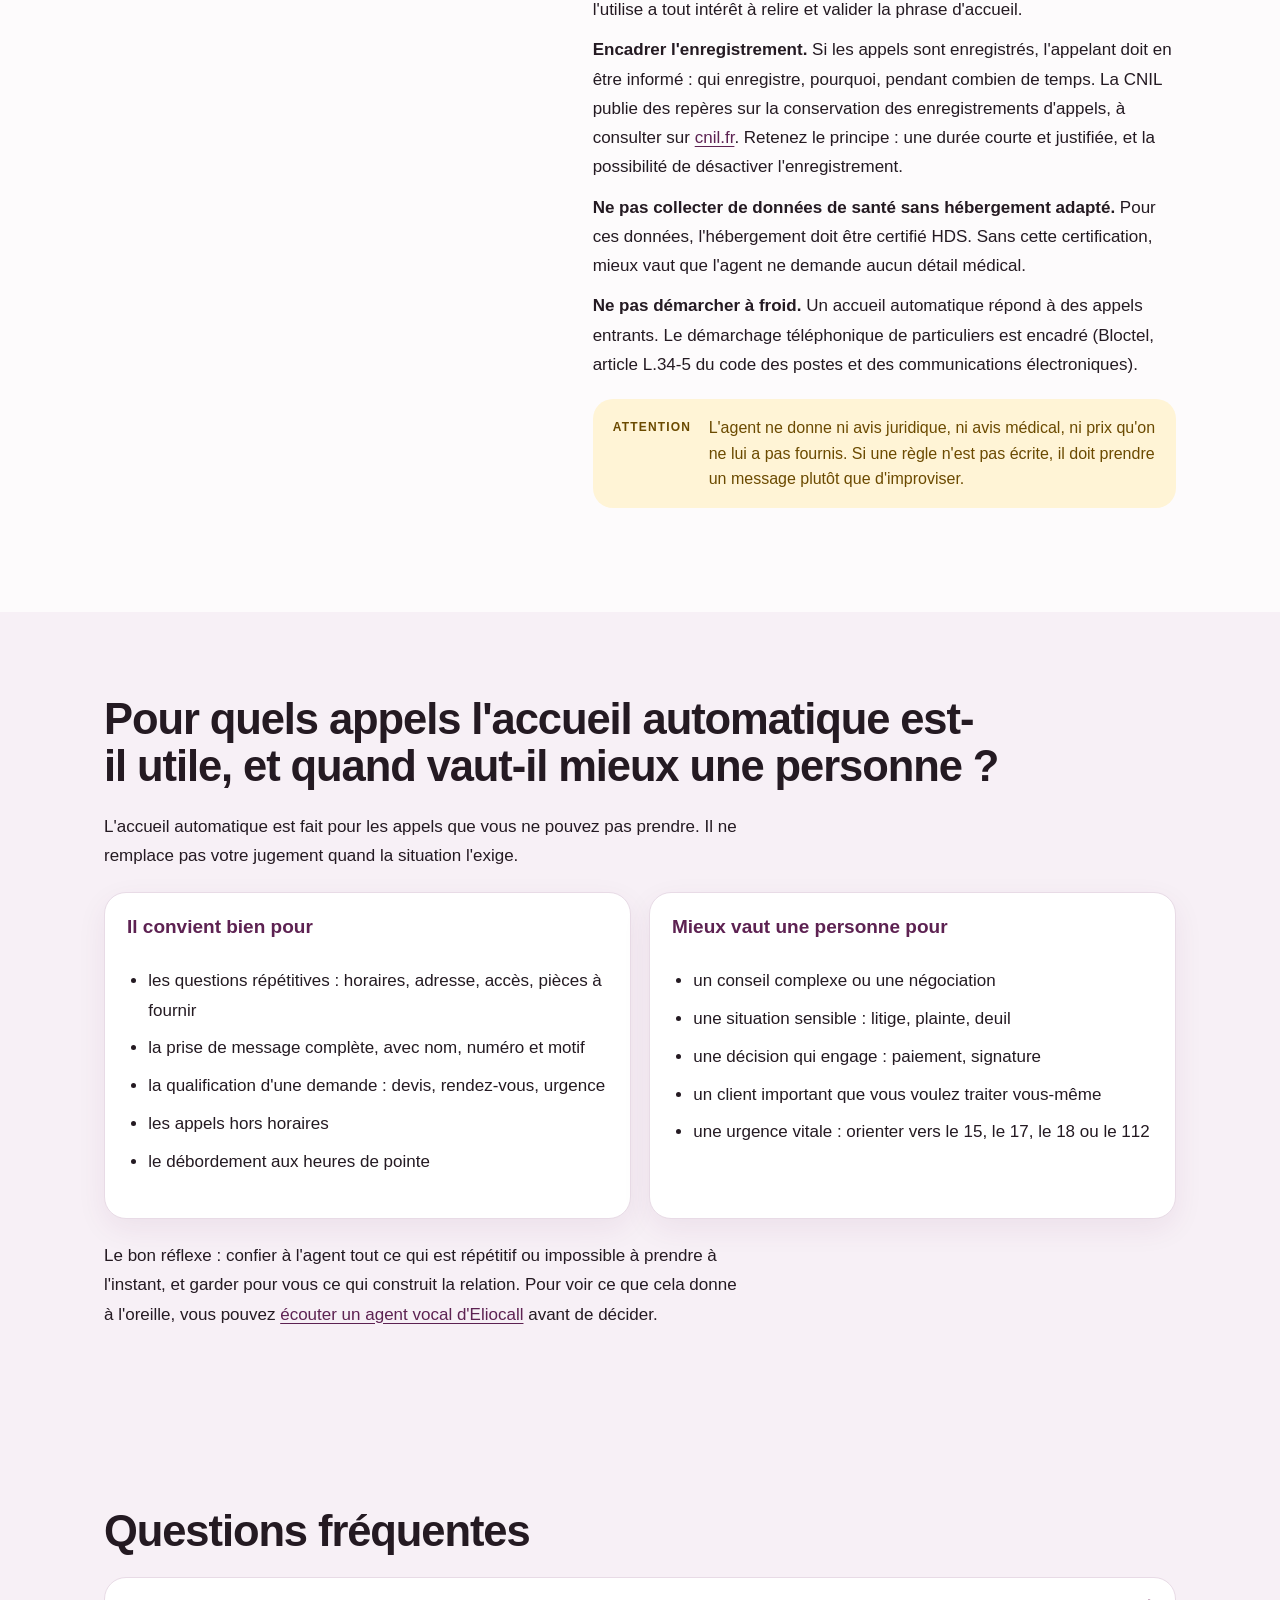
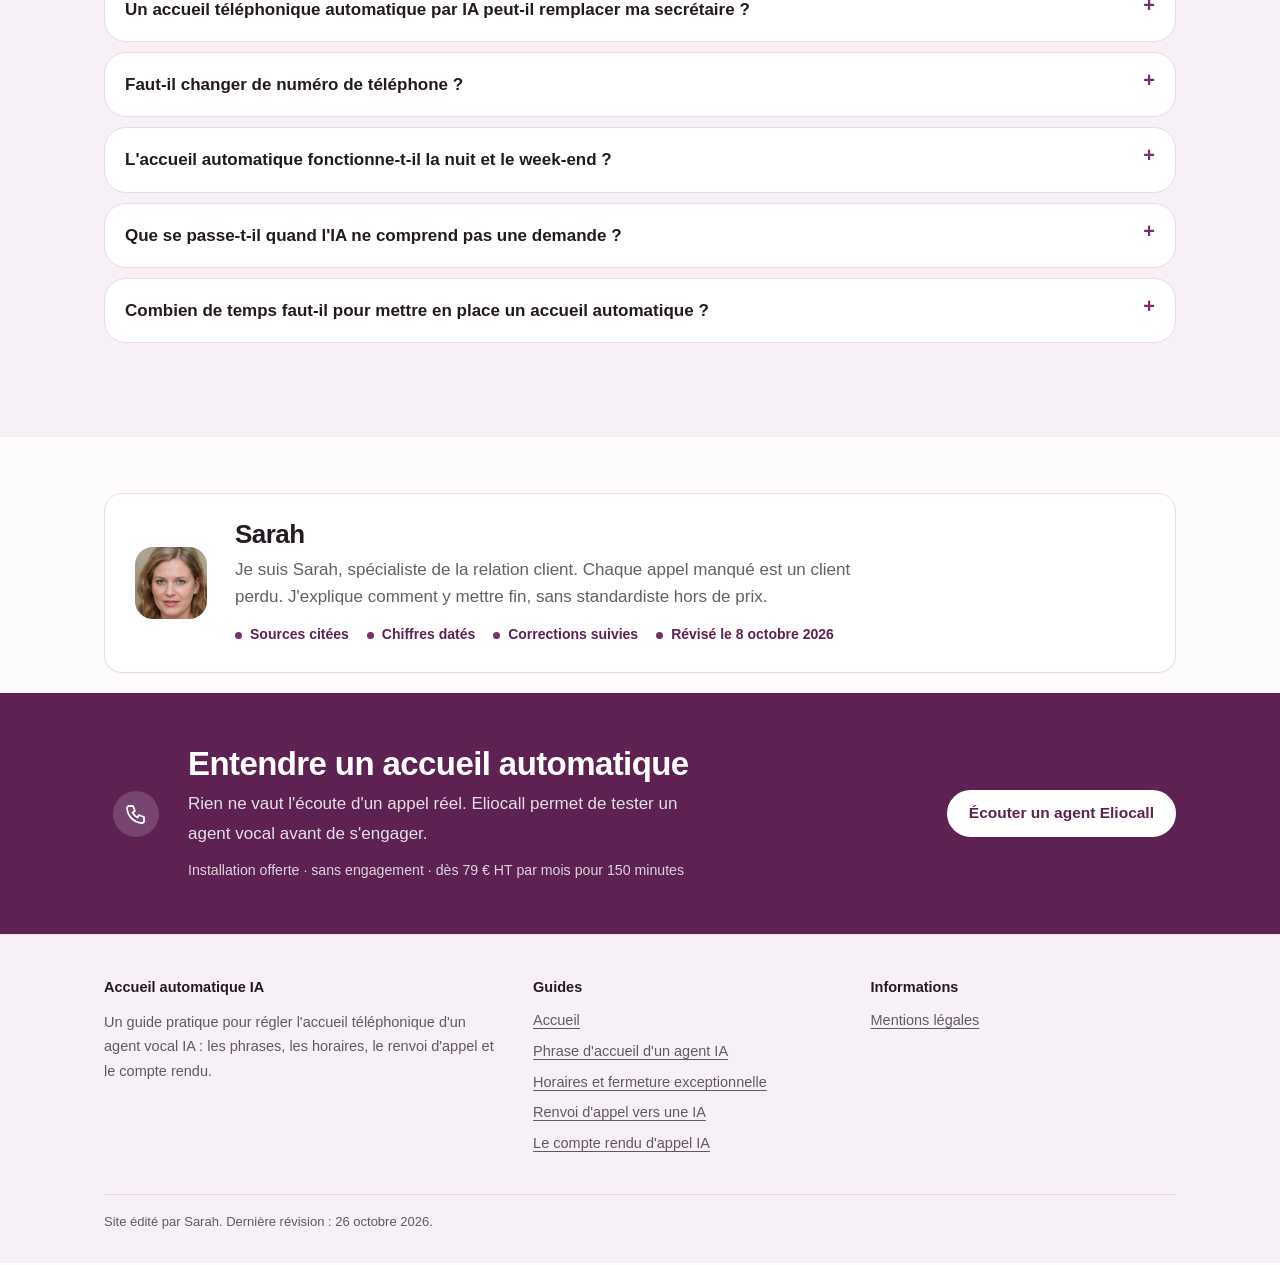
==== commit 7b0d1813: "Auto-update date 26 octobre 2026" ====
--- a/index.html
+++ b/index.html
@@ -26,7 +26,7 @@
 
 <meta http-equiv="Content-Security-Policy" content="default-src 'self'; script-src 'self' 'unsafe-inline'; style-src 'self' 'unsafe-inline'; img-src 'self' data:; base-uri 'self'; form-action 'none'">
 <meta name="referrer" content="strict-origin-when-cross-origin">
-<script type="application/ld+json">{"@context": "https://schema.org", "@graph": [{"@type": "BreadcrumbList", "itemListElement": [{"@type": "ListItem", "position": 1, "name": "Accueil", "item": "https://accueil-telephonique-automatique-ia.fr/"}]}, {"@type": "Article", "headline": "Accueil téléphonique automatique par IA : fonctionnement, scénarios et mise en place", "description": "Accueil téléphonique automatique par IA : fonctionnement, différence avec un répondeur, les 4 situations à prévoir, mise en place et obligations légales.", "inLanguage": "fr-FR", "datePublished": "2026-10-05", "dateModified": "2026-10-25", "mainEntityOfPage": "https://accueil-telephonique-automatique-ia.fr/", "author": {"@type": "Organization", "name": "Accueil automatique IA", "url": "https://accueil-telephonique-automatique-ia.fr"}, "publisher": {"@type": "Organization", "name": "Accueil automatique IA", "url": "https://accueil-telephonique-automatique-ia.fr"}}, {"@type": "FAQPage", "mainEntity": [{"@type": "Question", "name": "Un accueil téléphonique automatique par IA peut-il remplacer ma secrétaire ?", "acceptedAnswer": {"@type": "Answer", "text": "En général non. Il couvre les appels que personne ne peut prendre (ligne occupée, pause, soir, congés) et prend un message complet. Il ne remplace ni le conseil, ni la relation avec vos clients, ni une personne qui connaît votre activité."}}, {"@type": "Question", "name": "Faut-il changer de numéro de téléphone ?", "acceptedAnswer": {"@type": "Answer", "text": "Non. On active un renvoi d'appel depuis votre ligne actuelle vers le numéro de l'agent, sur non-réponse ou sur occupation. Votre numéro reste le même et vous pouvez désactiver le renvoi à tout moment."}}, {"@type": "Question", "name": "L'accueil automatique fonctionne-t-il la nuit et le week-end ?", "acceptedAnswer": {"@type": "Answer", "text": "Oui, c'est l'un de ses principaux intérêts. Hors horaires, l'agent répond directement, prend un message complet et vous envoie un compte rendu que vous traitez à la réouverture."}}, {"@type": "Question", "name": "Que se passe-t-il quand l'IA ne comprend pas une demande ?", "acceptedAnswer": {"@type": "Answer", "text": "Un agent bien réglé reformule, puis prend un message avec le nom, le numéro et le motif tel que l'appelant l'a exprimé. Il ne doit pas inventer une réponse. Vous rappelez ensuite avec toutes les informations."}}, {"@type": "Question", "name": "Combien de temps faut-il pour mettre en place un accueil automatique ?", "acceptedAnswer": {"@type": "Answer", "text": "La partie technique (renvoi d'appel, branchement) prend en général quelques jours. Le temps le plus long est d'écrire et de valider les réponses et les règles, ce qui dépend de la complexité de votre activité."}}]}, {"@type": "WebSite", "@id": "https://accueil-telephonique-automatique-ia.fr/#site", "name": "Accueil automatique IA", "url": "https://accueil-telephonique-automatique-ia.fr/", "inLanguage": "fr-FR"}, {"@type": "Organization", "@id": "https://accueil-telephonique-automatique-ia.fr/#org", "name": "Accueil automatique IA", "url": "https://accueil-telephonique-automatique-ia.fr/", "logo": {"@type": "ImageObject", "url": "https://accueil-telephonique-automatique-ia.fr/icon-192.png", "width": 192, "height": 192}}]}</script>
+<script type="application/ld+json">{"@context": "https://schema.org", "@graph": [{"@type": "BreadcrumbList", "itemListElement": [{"@type": "ListItem", "position": 1, "name": "Accueil", "item": "https://accueil-telephonique-automatique-ia.fr/"}]}, {"@type": "Article", "headline": "Accueil téléphonique automatique par IA : fonctionnement, scénarios et mise en place", "description": "Accueil téléphonique automatique par IA : fonctionnement, différence avec un répondeur, les 4 situations à prévoir, mise en place et obligations légales.", "inLanguage": "fr-FR", "datePublished": "2026-10-05", "dateModified": "2026-10-26", "mainEntityOfPage": "https://accueil-telephonique-automatique-ia.fr/", "author": {"@type": "Organization", "name": "Accueil automatique IA", "url": "https://accueil-telephonique-automatique-ia.fr"}, "publisher": {"@type": "Organization", "name": "Accueil automatique IA", "url": "https://accueil-telephonique-automatique-ia.fr"}}, {"@type": "FAQPage", "mainEntity": [{"@type": "Question", "name": "Un accueil téléphonique automatique par IA peut-il remplacer ma secrétaire ?", "acceptedAnswer": {"@type": "Answer", "text": "En général non. Il couvre les appels que personne ne peut prendre (ligne occupée, pause, soir, congés) et prend un message complet. Il ne remplace ni le conseil, ni la relation avec vos clients, ni une personne qui connaît votre activité."}}, {"@type": "Question", "name": "Faut-il changer de numéro de téléphone ?", "acceptedAnswer": {"@type": "Answer", "text": "Non. On active un renvoi d'appel depuis votre ligne actuelle vers le numéro de l'agent, sur non-réponse ou sur occupation. Votre numéro reste le même et vous pouvez désactiver le renvoi à tout moment."}}, {"@type": "Question", "name": "L'accueil automatique fonctionne-t-il la nuit et le week-end ?", "acceptedAnswer": {"@type": "Answer", "text": "Oui, c'est l'un de ses principaux intérêts. Hors horaires, l'agent répond directement, prend un message complet et vous envoie un compte rendu que vous traitez à la réouverture."}}, {"@type": "Question", "name": "Que se passe-t-il quand l'IA ne comprend pas une demande ?", "acceptedAnswer": {"@type": "Answer", "text": "Un agent bien réglé reformule, puis prend un message avec le nom, le numéro et le motif tel que l'appelant l'a exprimé. Il ne doit pas inventer une réponse. Vous rappelez ensuite avec toutes les informations."}}, {"@type": "Question", "name": "Combien de temps faut-il pour mettre en place un accueil automatique ?", "acceptedAnswer": {"@type": "Answer", "text": "La partie technique (renvoi d'appel, branchement) prend en général quelques jours. Le temps le plus long est d'écrire et de valider les réponses et les règles, ce qui dépend de la complexité de votre activité."}}]}, {"@type": "WebSite", "@id": "https://accueil-telephonique-automatique-ia.fr/#site", "name": "Accueil automatique IA", "url": "https://accueil-telephonique-automatique-ia.fr/", "inLanguage": "fr-FR"}, {"@type": "Organization", "@id": "https://accueil-telephonique-automatique-ia.fr/#org", "name": "Accueil automatique IA", "url": "https://accueil-telephonique-automatique-ia.fr/", "logo": {"@type": "ImageObject", "url": "https://accueil-telephonique-automatique-ia.fr/icon-192.png", "width": 192, "height": 192}}]}</script>
 <link rel="stylesheet" href="/style.css">
 <script>(function(){var d=document.documentElement;if(window.matchMedia&&matchMedia("(prefers-reduced-motion: reduce)").matches)return;d.classList.add("a-js");setTimeout(function(){if(!window.__rvok)d.classList.add("a-show")},3500)})();</script>
 </head>
@@ -35,7 +35,7 @@
 <div class="a-rdp" id="rdp" aria-hidden="true"><i></i></div>
 <header class="a-top"><div class="a-wrap"><a class="a-brand" href="/">Accueil <span>automatique IA</span></a><nav class="a-nav" aria-label="Navigation"><a href="/phrase-d-accueil-ia/">Phrase d'accueil</a><a href="/horaires-pause-midi-fermeture/">Horaires et fermetures</a><a href="/renvoi-d-appel-vers-une-ia/">Renvoi d'appel</a><a href="/compte-rendu-d-appel-ia/">Compte rendu</a></nav><a class="a-btn a-small" href="https://eliocall.com/?utm_source=accueil-telephonique-automatique-ia&amp;utm_medium=guide&amp;utm_campaign=header" rel="nofollow sponsored noopener">Écouter Eliocall</a></div></header>
 <main id="contenu">
-<section class="a-lh" data-ap><div class="a-lgw" aria-hidden="true"><div class="a-lgrid"></div></div><div class="a-wrap"><div><div class="a-lk"><i></i>Guide de l'accueil automatique</div><h1>Accueil téléphonique automatique par IA&nbsp;: fonctionnement, scénarios et mise en place</h1><p class="a-ll">Un accueil téléphonique automatique par IA est un agent vocal qui décroche à votre place quand personne ne peut le faire&nbsp;: ligne occupée, pause, soir, week-end ou fermeture. Il parle avec l'appelant, comprend sa demande, prend un message complet ou oriente l'appel, puis vous envoie un compte rendu.</p><div class="a-lacts"><a class="a-lb1" href="#demo">Régler mon accueil en direct</a><a class="a-lb2" href="https://eliocall.com/?utm_source=accueil-telephonique-automatique-ia&amp;utm_medium=guide&amp;utm_campaign=hero-ecouter#hero-form" rel="nofollow sponsored noopener">Écouter un agent Eliocall</a></div><p class="a-lsub">Ou <a href="#qu-est-ce-qu-un-accueil-telephonique-automatique">lisez d'abord la définition</a>. Démonstration d'agent vocal sur eliocall.com.</p><div class="a-ltr"><span>Mis à jour le 25 octobre 2026</span><span>Sources citées</span><span>Outils gratuits</span></div></div><div class="a-lart" aria-hidden="true"><div class="a-ldial"><svg viewBox="0 0 400 400" role="img" aria-label="Un cadran de 24 heures : l'agent décroche le matin tôt, à midi, le soir et la nuit"><circle cx="200" cy="200" r="138" fill="none" stroke="#f2b84b" stroke-width="26" opacity=".92"/><circle cx="200" cy="200" r="138" fill="none" stroke="#4a1a42" stroke-width="26" stroke-dasharray="105.38 761.69" stroke-dashoffset="-325.15" transform="rotate(-90 200 200)" opacity="1"/><circle cx="200" cy="200" r="138" fill="none" stroke="#4a1a42" stroke-width="26" stroke-dasharray="141.51 725.57" stroke-dashoffset="-505.80" transform="rotate(-90 200 200)" opacity="1"/><circle cx="200" cy="200" r="138" fill="none" stroke="#ffffff" stroke-width="22" stroke-dasharray="105.38 761.69" stroke-dashoffset="-325.15" transform="rotate(-90 200 200)" opacity="0.9"/><circle cx="200" cy="200" r="138" fill="none" stroke="#ffffff" stroke-width="22" stroke-dasharray="141.51 725.57" stroke-dashoffset="-505.80" transform="rotate(-90 200 200)" opacity="0.9"/><line x1="200.0" y1="44.0" x2="200.0" y2="34.0" stroke="rgba(255,255,255,.55)" stroke-width="2"/><line x1="240.4" y1="49.3" x2="241.4" y2="45.5" stroke="rgba(255,255,255,.55)" stroke-width="1"/><line x1="278.0" y1="64.9" x2="280.0" y2="61.4" stroke="rgba(255,255,255,.55)" stroke-width="1"/><line x1="310.3" y1="89.7" x2="313.1" y2="86.9" stroke="rgba(255,255,255,.55)" stroke-width="1"/><line x1="335.1" y1="122.0" x2="338.6" y2="120.0" stroke="rgba(255,255,255,.55)" stroke-width="1"/><line x1="350.7" y1="159.6" x2="354.5" y2="158.6" stroke="rgba(255,255,255,.55)" stroke-width="1"/><line x1="356.0" y1="200.0" x2="366.0" y2="200.0" stroke="rgba(255,255,255,.55)" stroke-width="2"/><line x1="350.7" y1="240.4" x2="354.5" y2="241.4" stroke="rgba(255,255,255,.55)" stroke-width="1"/><line x1="335.1" y1="278.0" x2="338.6" y2="280.0" stroke="rgba(255,255,255,.55)" stroke-width="1"/><line x1="310.3" y1="310.3" x2="313.1" y2="313.1" stroke="rgba(255,255,255,.55)" stroke-width="1"/><line x1="278.0" y1="335.1" x2="280.0" y2="338.6" stroke="rgba(255,255,255,.55)" stroke-width="1"/><line x1="240.4" y1="350.7" x2="241.4" y2="354.5" stroke="rgba(255,255,255,.55)" stroke-width="1"/><line x1="200.0" y1="356.0" x2="200.0" y2="366.0" stroke="rgba(255,255,255,.55)" stroke-width="2"/><line x1="159.6" y1="350.7" x2="158.6" y2="354.5" stroke="rgba(255,255,255,.55)" stroke-width="1"/><line x1="122.0" y1="335.1" x2="120.0" y2="338.6" stroke="rgba(255,255,255,.55)" stroke-width="1"/><line x1="89.7" y1="310.3" x2="86.9" y2="313.1" stroke="rgba(255,255,255,.55)" stroke-width="1"/><line x1="64.9" y1="278.0" x2="61.4" y2="280.0" stroke="rgba(255,255,255,.55)" stroke-width="1"/><line x1="49.3" y1="240.4" x2="45.5" y2="241.4" stroke="rgba(255,255,255,.55)" stroke-width="1"/><line x1="44.0" y1="200.0" x2="34.0" y2="200.0" stroke="rgba(255,255,255,.55)" stroke-width="2"/><line x1="49.3" y1="159.6" x2="45.5" y2="158.6" stroke="rgba(255,255,255,.55)" stroke-width="1"/><line x1="64.9" y1="122.0" x2="61.4" y2="120.0" stroke="rgba(255,255,255,.55)" stroke-width="1"/><line x1="89.7" y1="89.7" x2="86.9" y2="86.9" stroke="rgba(255,255,255,.55)" stroke-width="1"/><line x1="122.0" y1="64.9" x2="120.0" y2="61.4" stroke="rgba(255,255,255,.55)" stroke-width="1"/><line x1="159.6" y1="49.3" x2="158.6" y2="45.5" stroke="rgba(255,255,255,.55)" stroke-width="1"/><g font-family="-apple-system,'Segoe UI',Arial,sans-serif" font-size="13" font-weight="800" fill="rgba(255,255,255,.7)" text-anchor="middle"><text x="200" y="26">0 h</text><text x="398" y="205" text-anchor="end">6 h</text><text x="200" y="388">12 h</text><text x="2" y="205" text-anchor="start">18 h</text></g><g class="a-lhand"><line x1="200" y1="200" x2="200" y2="52" stroke="#fff" stroke-width="4" stroke-linecap="round"/><circle cx="200" cy="52" r="9" fill="#fff" stroke="#f2b84b" stroke-width="4"/></g></svg></div><div class="a-lcall"><div class="a-lct"><span>Appel entrant</span><b>19:42</b></div><p>«&nbsp;Bonjour, le cabinet est fermé pour le moment. Je suis l'assistant virtuel&nbsp;: dites-moi ce qu'il vous faut.&nbsp;»</p><div class="a-lcw"><i></i><i></i><i></i><i></i><i></i><i></i><i></i><i></i><i></i><i></i></div></div><div class="a-lchip a-lc1">Pause déjeuner</div><div class="a-lchip a-lc2">Il note la demande</div><div class="a-lrep"><b>Compte rendu</b><span>Motif&nbsp;: demande de rendez-vous. Urgence&nbsp;: normale. Rappel&nbsp;: demain à 9 h.</span></div><div class="a-llg"><span>Vous décrochez</span><span>L'agent décroche</span></div></div></div><div class="a-lwave" aria-hidden="true"><svg viewBox="0 0 2880 54" preserveAspectRatio="none"><path d="M0 30 Q120 8 240 30 T480 30 T720 30 T960 30 T1200 30 T1440 30 T1680 30 T1920 30 T2160 30 T2400 30 T2640 30 T2880 30 V54 H0Z" fill="var(--bg)" opacity=".5"/><path d="M0 40 Q180 18 360 40 T720 40 T1080 40 T1440 40 T1800 40 T2160 40 T2520 40 T2880 40 V54 H0Z" fill="var(--bg)"/></svg></div></section>
+<section class="a-lh" data-ap><div class="a-lgw" aria-hidden="true"><div class="a-lgrid"></div></div><div class="a-wrap"><div><div class="a-lk"><i></i>Guide de l'accueil automatique</div><h1>Accueil téléphonique automatique par IA&nbsp;: fonctionnement, scénarios et mise en place</h1><p class="a-ll">Un accueil téléphonique automatique par IA est un agent vocal qui décroche à votre place quand personne ne peut le faire&nbsp;: ligne occupée, pause, soir, week-end ou fermeture. Il parle avec l'appelant, comprend sa demande, prend un message complet ou oriente l'appel, puis vous envoie un compte rendu.</p><div class="a-lacts"><a class="a-lb1" href="#demo">Régler mon accueil en direct</a><a class="a-lb2" href="https://eliocall.com/?utm_source=accueil-telephonique-automatique-ia&amp;utm_medium=guide&amp;utm_campaign=hero-ecouter#hero-form" rel="nofollow sponsored noopener">Écouter un agent Eliocall</a></div><p class="a-lsub">Ou <a href="#qu-est-ce-qu-un-accueil-telephonique-automatique">lisez d'abord la définition</a>. Démonstration d'agent vocal sur eliocall.com.</p><div class="a-ltr"><span>Mis à jour le 26 octobre 2026</span><span>Sources citées</span><span>Outils gratuits</span></div></div><div class="a-lart" aria-hidden="true"><div class="a-ldial"><svg viewBox="0 0 400 400" role="img" aria-label="Un cadran de 24 heures : l'agent décroche le matin tôt, à midi, le soir et la nuit"><circle cx="200" cy="200" r="138" fill="none" stroke="#f2b84b" stroke-width="26" opacity=".92"/><circle cx="200" cy="200" r="138" fill="none" stroke="#4a1a42" stroke-width="26" stroke-dasharray="105.38 761.69" stroke-dashoffset="-325.15" transform="rotate(-90 200 200)" opacity="1"/><circle cx="200" cy="200" r="138" fill="none" stroke="#4a1a42" stroke-width="26" stroke-dasharray="141.51 725.57" stroke-dashoffset="-505.80" transform="rotate(-90 200 200)" opacity="1"/><circle cx="200" cy="200" r="138" fill="none" stroke="#ffffff" stroke-width="22" stroke-dasharray="105.38 761.69" stroke-dashoffset="-325.15" transform="rotate(-90 200 200)" opacity="0.9"/><circle cx="200" cy="200" r="138" fill="none" stroke="#ffffff" stroke-width="22" stroke-dasharray="141.51 725.57" stroke-dashoffset="-505.80" transform="rotate(-90 200 200)" opacity="0.9"/><line x1="200.0" y1="44.0" x2="200.0" y2="34.0" stroke="rgba(255,255,255,.55)" stroke-width="2"/><line x1="240.4" y1="49.3" x2="241.4" y2="45.5" stroke="rgba(255,255,255,.55)" stroke-width="1"/><line x1="278.0" y1="64.9" x2="280.0" y2="61.4" stroke="rgba(255,255,255,.55)" stroke-width="1"/><line x1="310.3" y1="89.7" x2="313.1" y2="86.9" stroke="rgba(255,255,255,.55)" stroke-width="1"/><line x1="335.1" y1="122.0" x2="338.6" y2="120.0" stroke="rgba(255,255,255,.55)" stroke-width="1"/><line x1="350.7" y1="159.6" x2="354.5" y2="158.6" stroke="rgba(255,255,255,.55)" stroke-width="1"/><line x1="356.0" y1="200.0" x2="366.0" y2="200.0" stroke="rgba(255,255,255,.55)" stroke-width="2"/><line x1="350.7" y1="240.4" x2="354.5" y2="241.4" stroke="rgba(255,255,255,.55)" stroke-width="1"/><line x1="335.1" y1="278.0" x2="338.6" y2="280.0" stroke="rgba(255,255,255,.55)" stroke-width="1"/><line x1="310.3" y1="310.3" x2="313.1" y2="313.1" stroke="rgba(255,255,255,.55)" stroke-width="1"/><line x1="278.0" y1="335.1" x2="280.0" y2="338.6" stroke="rgba(255,255,255,.55)" stroke-width="1"/><line x1="240.4" y1="350.7" x2="241.4" y2="354.5" stroke="rgba(255,255,255,.55)" stroke-width="1"/><line x1="200.0" y1="356.0" x2="200.0" y2="366.0" stroke="rgba(255,255,255,.55)" stroke-width="2"/><line x1="159.6" y1="350.7" x2="158.6" y2="354.5" stroke="rgba(255,255,255,.55)" stroke-width="1"/><line x1="122.0" y1="335.1" x2="120.0" y2="338.6" stroke="rgba(255,255,255,.55)" stroke-width="1"/><line x1="89.7" y1="310.3" x2="86.9" y2="313.1" stroke="rgba(255,255,255,.55)" stroke-width="1"/><line x1="64.9" y1="278.0" x2="61.4" y2="280.0" stroke="rgba(255,255,255,.55)" stroke-width="1"/><line x1="49.3" y1="240.4" x2="45.5" y2="241.4" stroke="rgba(255,255,255,.55)" stroke-width="1"/><line x1="44.0" y1="200.0" x2="34.0" y2="200.0" stroke="rgba(255,255,255,.55)" stroke-width="2"/><line x1="49.3" y1="159.6" x2="45.5" y2="158.6" stroke="rgba(255,255,255,.55)" stroke-width="1"/><line x1="64.9" y1="122.0" x2="61.4" y2="120.0" stroke="rgba(255,255,255,.55)" stroke-width="1"/><line x1="89.7" y1="89.7" x2="86.9" y2="86.9" stroke="rgba(255,255,255,.55)" stroke-width="1"/><line x1="122.0" y1="64.9" x2="120.0" y2="61.4" stroke="rgba(255,255,255,.55)" stroke-width="1"/><line x1="159.6" y1="49.3" x2="158.6" y2="45.5" stroke="rgba(255,255,255,.55)" stroke-width="1"/><g font-family="-apple-system,'Segoe UI',Arial,sans-serif" font-size="13" font-weight="800" fill="rgba(255,255,255,.7)" text-anchor="middle"><text x="200" y="26">0 h</text><text x="398" y="205" text-anchor="end">6 h</text><text x="200" y="388">12 h</text><text x="2" y="205" text-anchor="start">18 h</text></g><g class="a-lhand"><line x1="200" y1="200" x2="200" y2="52" stroke="#fff" stroke-width="4" stroke-linecap="round"/><circle cx="200" cy="52" r="9" fill="#fff" stroke="#f2b84b" stroke-width="4"/></g></svg></div><div class="a-lcall"><div class="a-lct"><span>Appel entrant</span><b>19:42</b></div><p>«&nbsp;Bonjour, le cabinet est fermé pour le moment. Je suis l'assistant virtuel&nbsp;: dites-moi ce qu'il vous faut.&nbsp;»</p><div class="a-lcw"><i></i><i></i><i></i><i></i><i></i><i></i><i></i><i></i><i></i><i></i></div></div><div class="a-lchip a-lc1">Pause déjeuner</div><div class="a-lchip a-lc2">Il note la demande</div><div class="a-lrep"><b>Compte rendu</b><span>Motif&nbsp;: demande de rendez-vous. Urgence&nbsp;: normale. Rappel&nbsp;: demain à 9 h.</span></div><div class="a-llg"><span>Vous décrochez</span><span>L'agent décroche</span></div></div></div><div class="a-lwave" aria-hidden="true"><svg viewBox="0 0 2880 54" preserveAspectRatio="none"><path d="M0 30 Q120 8 240 30 T480 30 T720 30 T960 30 T1200 30 T1440 30 T1680 30 T1920 30 T2160 30 T2400 30 T2640 30 T2880 30 V54 H0Z" fill="var(--bg)" opacity=".5"/><path d="M0 40 Q180 18 360 40 T720 40 T1080 40 T1440 40 T1800 40 T2160 40 T2520 40 T2880 40 V54 H0Z" fill="var(--bg)"/></svg></div></section>
 <div class="a-lm" data-ap><p>Ce que disent vos appelants quand personne ne décroche</p><div class="a-lmt"><span>«&nbsp;Bonjour, je rappelle, vous êtes fermés&nbsp;?&nbsp;»</span><span>«&nbsp;Je voudrais un rendez-vous pour demain&nbsp;»</span><span>«&nbsp;C'est urgent, quelqu'un peut me rappeler&nbsp;?&nbsp;»</span><span>«&nbsp;Vous ouvrez à quelle heure lundi&nbsp;?&nbsp;»</span><span>«&nbsp;Je suis devant la porte, personne ne répond&nbsp;»</span><span>«&nbsp;Je vous ai laissé un message hier, sans réponse&nbsp;»</span><span>«&nbsp;Quels papiers dois-je apporter&nbsp;?&nbsp;»</span><span>«&nbsp;Je voudrais annuler mon rendez-vous de jeudi&nbsp;»</span><span aria-hidden="true">«&nbsp;Bonjour, je rappelle, vous êtes fermés&nbsp;?&nbsp;»</span><span aria-hidden="true">«&nbsp;Je voudrais un rendez-vous pour demain&nbsp;»</span><span aria-hidden="true">«&nbsp;C'est urgent, quelqu'un peut me rappeler&nbsp;?&nbsp;»</span><span aria-hidden="true">«&nbsp;Vous ouvrez à quelle heure lundi&nbsp;?&nbsp;»</span><span aria-hidden="true">«&nbsp;Je suis devant la porte, personne ne répond&nbsp;»</span><span aria-hidden="true">«&nbsp;Je vous ai laissé un message hier, sans réponse&nbsp;»</span><span aria-hidden="true">«&nbsp;Quels papiers dois-je apporter&nbsp;?&nbsp;»</span><span aria-hidden="true">«&nbsp;Je voudrais annuler mon rendez-vous de jeudi&nbsp;»</span></div></div>
 <section id="demo" class="a-ld a-rv"><div class="a-wrap">
 <div>
@@ -180,7 +180,7 @@
 <section class="a-rdn" id="redaction"><div class="a-wrap"><div class="a-rdc"><img class="a-rdm" src="/auteur.jpg" alt="" width="72" height="72" loading="lazy" decoding="async"><div><h2>Sarah</h2><p>Je suis Sarah, spécialiste de la relation client. Chaque appel manqué est un client perdu. J'explique comment y mettre fin, sans standardiste hors de prix.</p><ul><li>Sources citées</li><li>Chiffres datés</li><li>Corrections suivies</li><li>Révisé le 8 octobre 2026</li></ul></div></div></div></section>
 <div class="a-band"><div class="a-wrap"><div><div class="a-rg" aria-hidden="true"><span></span><span></span><span></span><b><svg viewBox="0 0 24 24" width="24" height="24" fill="none" stroke="#fff" stroke-width="1.8" stroke-linecap="round" stroke-linejoin="round"><path d="M5 4h4l2 5-2.5 1.5a11 11 0 0 0 5 5L15 13l5 2v4a2 2 0 0 1-2 2A16 16 0 0 1 3 6a2 2 0 0 1 2-2z"/></svg></b></div><div><h2>Entendre un accueil automatique</h2><p>Rien ne vaut l'écoute d'un appel réel. Eliocall permet de tester un agent vocal avant de s'engager.</p><small style="display:block;margin-top:10px;opacity:.8">Installation offerte · sans engagement · dès 79 € HT par mois pour 150 minutes</small></div></div><a class="a-btn" href="https://eliocall.com/?utm_source=accueil-telephonique-automatique-ia&amp;utm_medium=guide&amp;utm_campaign=accueil-home" rel="nofollow sponsored noopener">Écouter un agent Eliocall</a></div></div>
 </main>
-<footer class="a-foot"><div class="a-wrap"><div><b>Accueil <span>automatique IA</span></b><p>Un guide pratique pour régler l'accueil téléphonique d'un agent vocal IA&nbsp;: les phrases, les horaires, le renvoi d'appel et le compte rendu.</p></div><div><b>Guides</b><ul><li><a href="/">Accueil</a></li><li><a href="/phrase-d-accueil-ia/">Phrase d'accueil d'un agent IA</a></li><li><a href="/horaires-pause-midi-fermeture/">Horaires et fermeture exceptionnelle</a></li><li><a href="/renvoi-d-appel-vers-une-ia/">Renvoi d'appel vers une IA</a></li><li><a href="/compte-rendu-d-appel-ia/">Le compte rendu d'appel IA</a></li></ul></div><div><b>Informations</b><ul><li><a href="/mentions-legales/">Mentions légales</a></li></ul></div><div class="a-small">Site édité par Sarah. Dernière révision : 25 octobre 2026.</div></div></footer>
+<footer class="a-foot"><div class="a-wrap"><div><b>Accueil <span>automatique IA</span></b><p>Un guide pratique pour régler l'accueil téléphonique d'un agent vocal IA&nbsp;: les phrases, les horaires, le renvoi d'appel et le compte rendu.</p></div><div><b>Guides</b><ul><li><a href="/">Accueil</a></li><li><a href="/phrase-d-accueil-ia/">Phrase d'accueil d'un agent IA</a></li><li><a href="/horaires-pause-midi-fermeture/">Horaires et fermeture exceptionnelle</a></li><li><a href="/renvoi-d-appel-vers-une-ia/">Renvoi d'appel vers une IA</a></li><li><a href="/compte-rendu-d-appel-ia/">Le compte rendu d'appel IA</a></li></ul></div><div><b>Informations</b><ul><li><a href="/mentions-legales/">Mentions légales</a></li></ul></div><div class="a-small">Site édité par Sarah. Dernière révision : 26 octobre 2026.</div></div></footer>
 <script>(function(){var P="a-",d=document;if(window.matchMedia&&matchMedia("(prefers-reduced-motion: reduce)").matches)return;window.__rvok=1;
 var rd=d.getElementById("rdp"),bar=rd&&rd.firstElementChild,top=d.querySelector("."+P+"top"),tk=false;
 function onS(){tk=false;var h=d.documentElement,max=h.scrollHeight-h.clientHeight,y=window.pageYOffset||h.scrollTop;if(bar&&max>0)bar.style.transform="scaleX("+Math.min(1,y/max)+")";if(top){if(y>8)top.classList.add(P+"sc");else top.classList.remove(P+"sc")}}
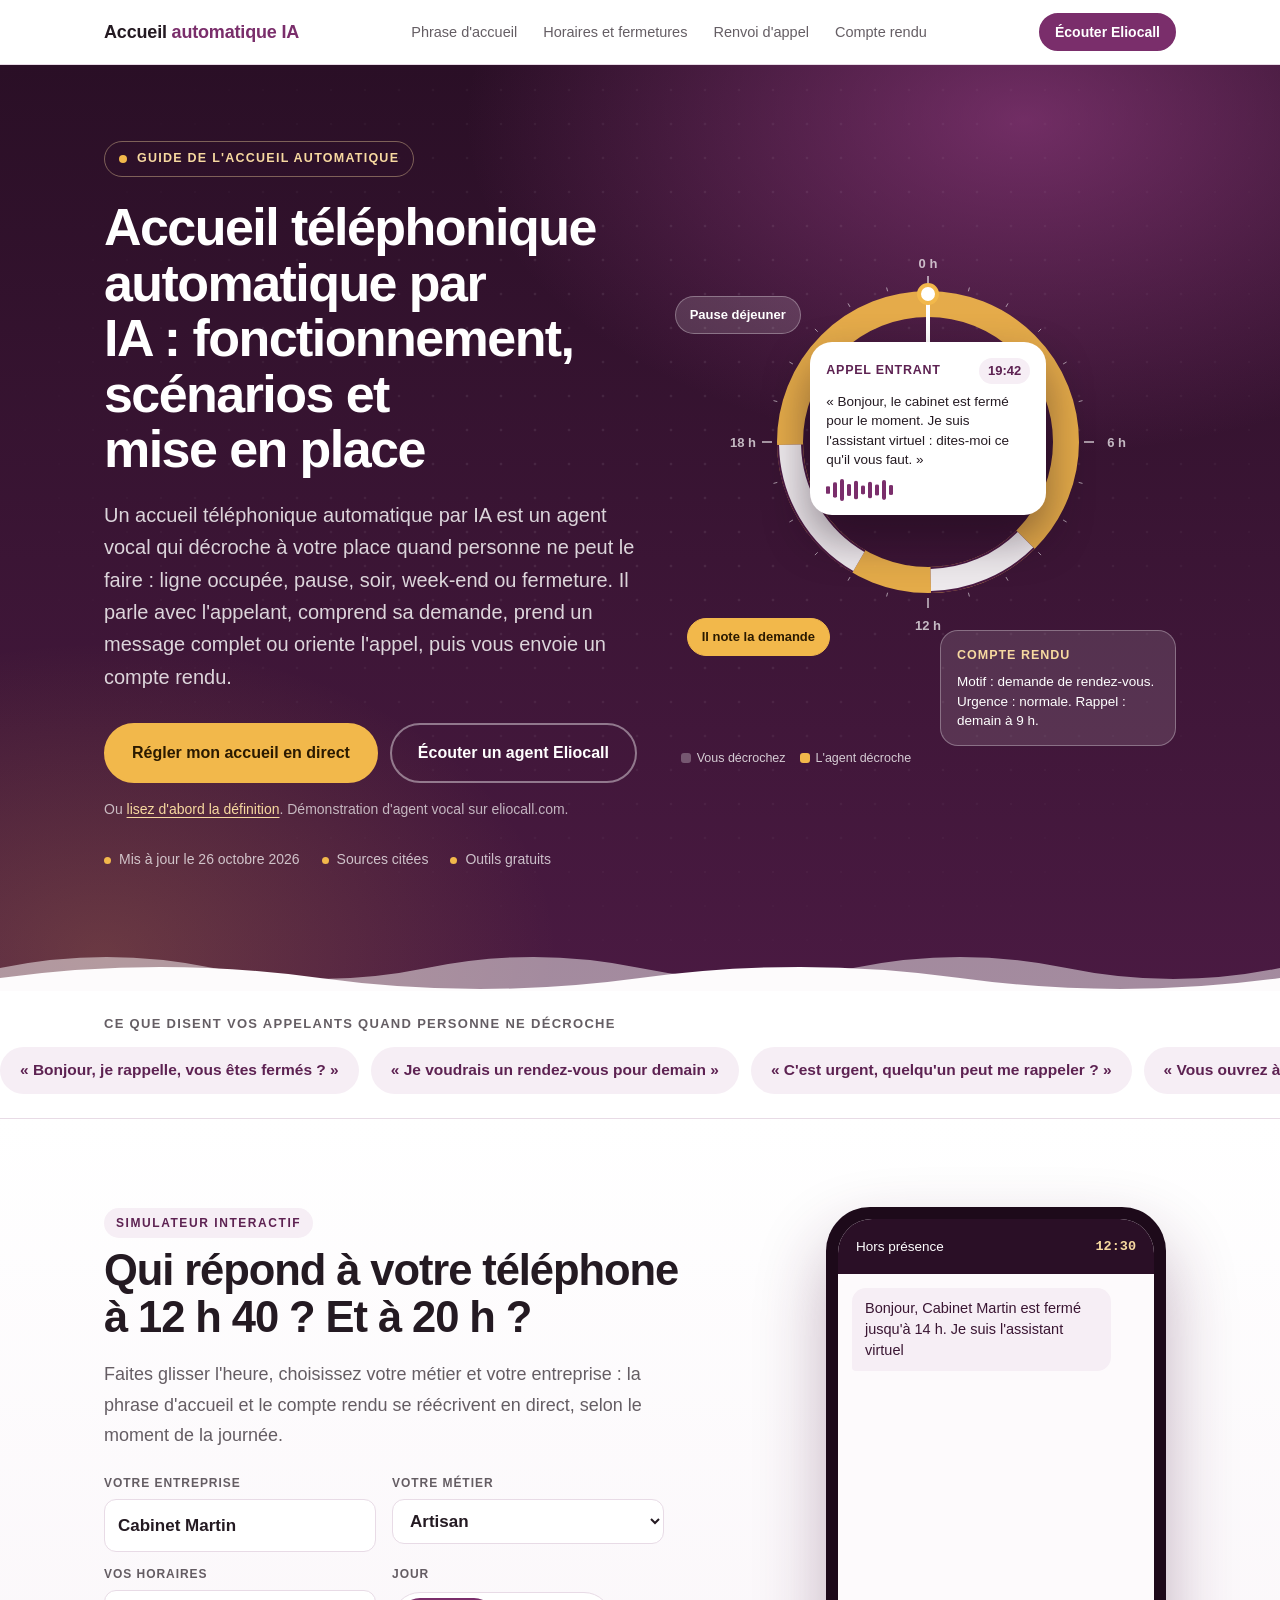
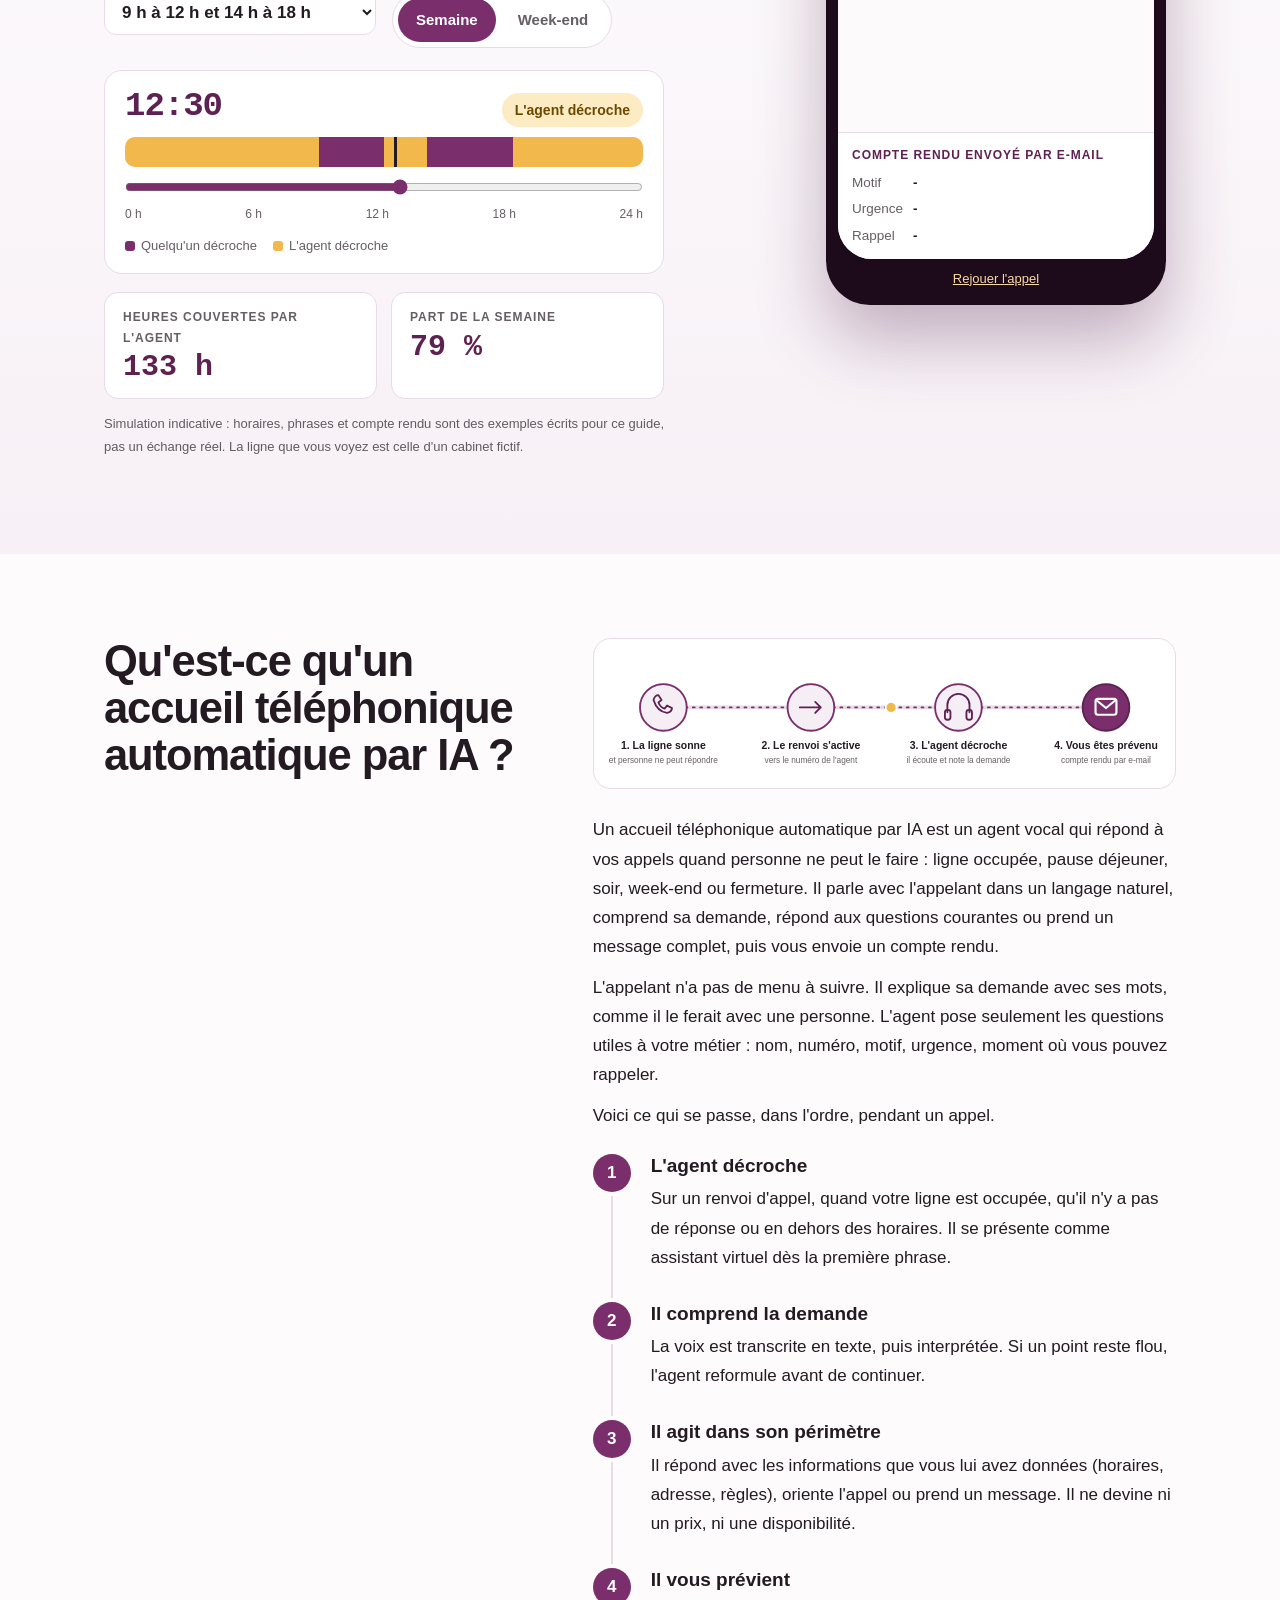
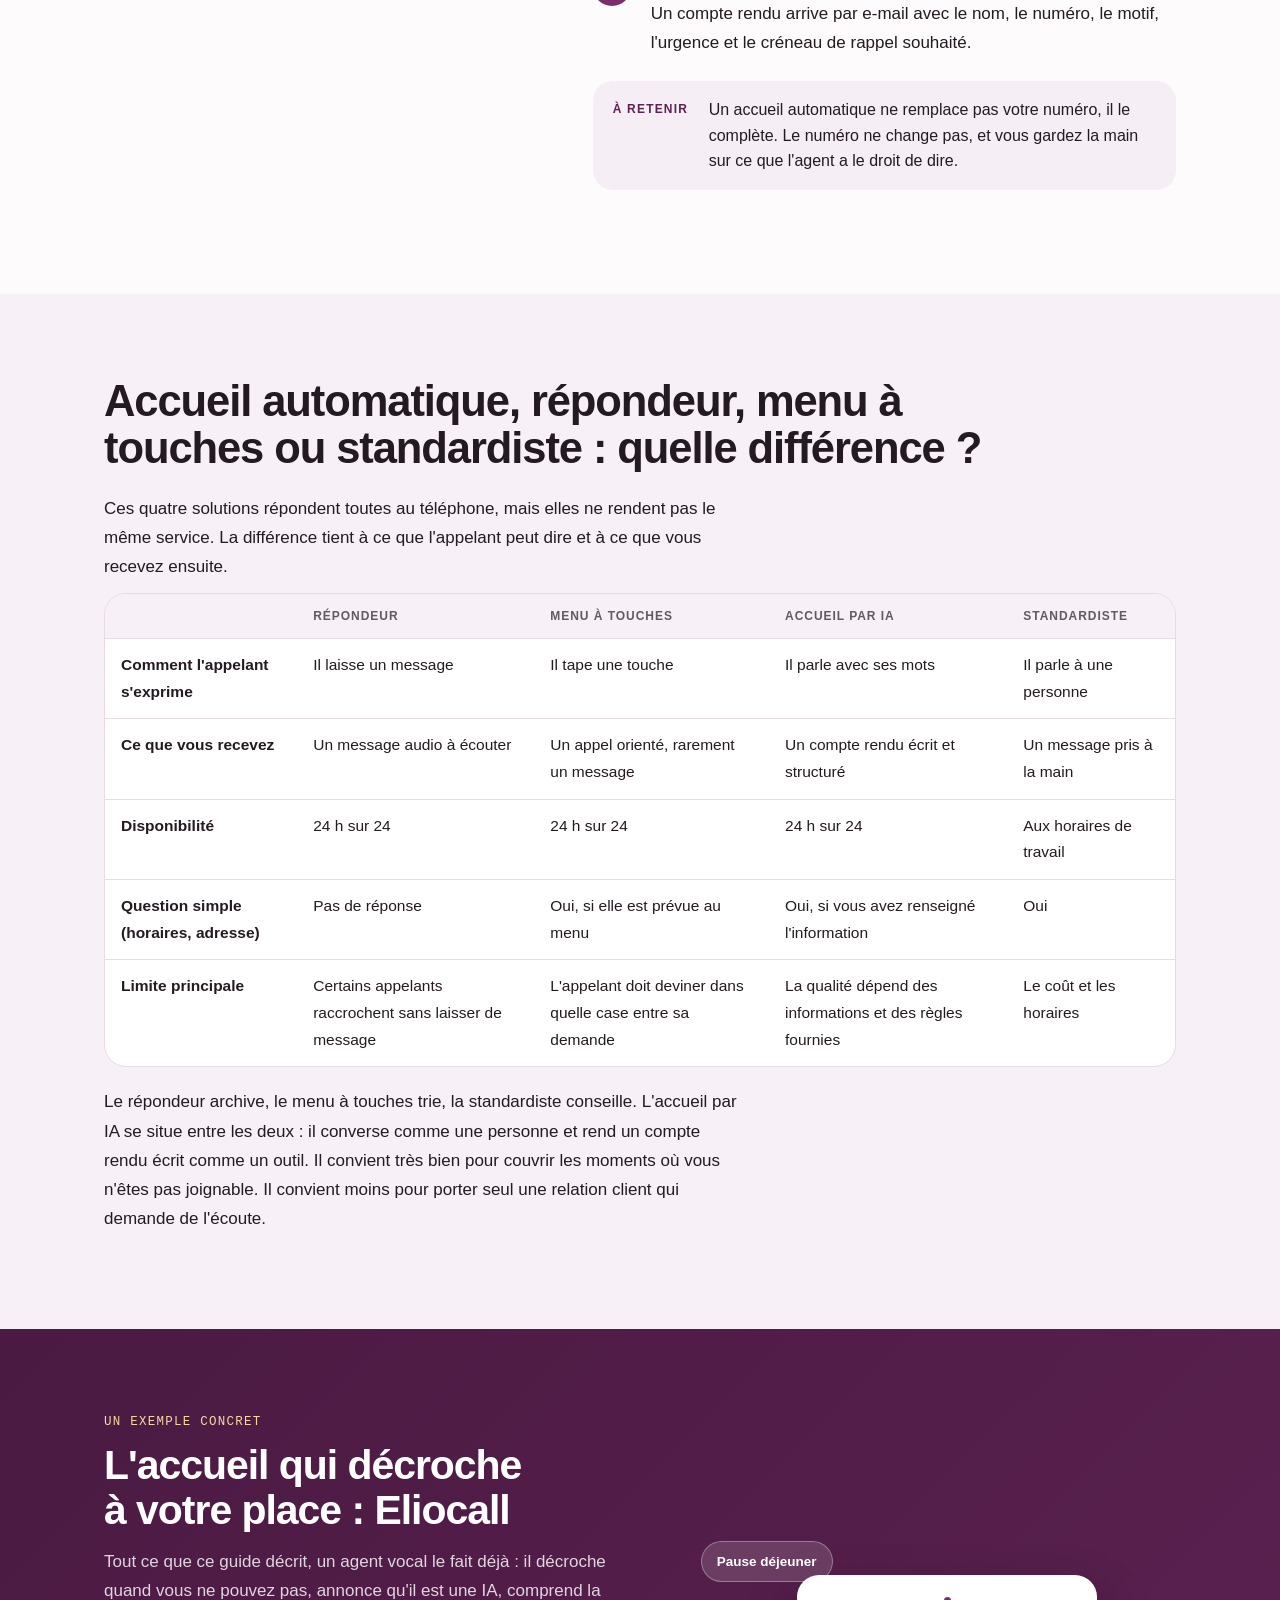
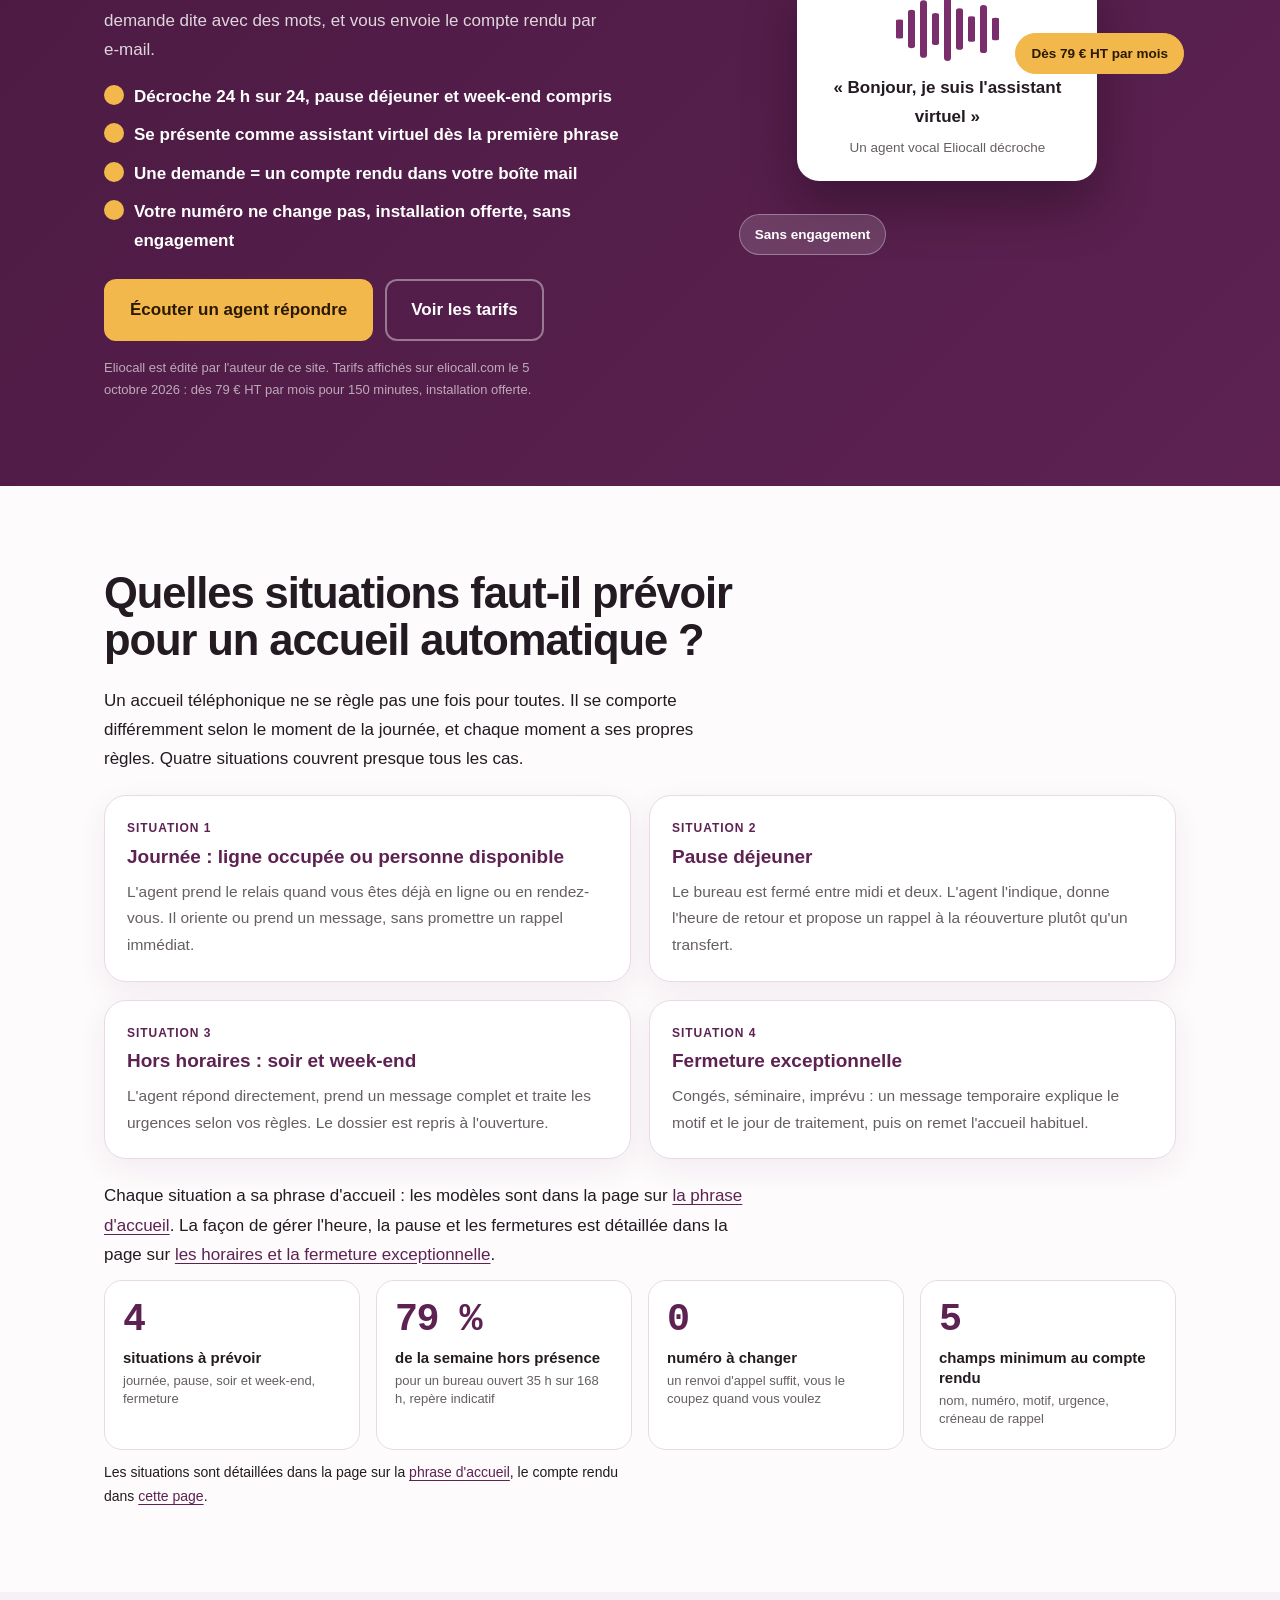
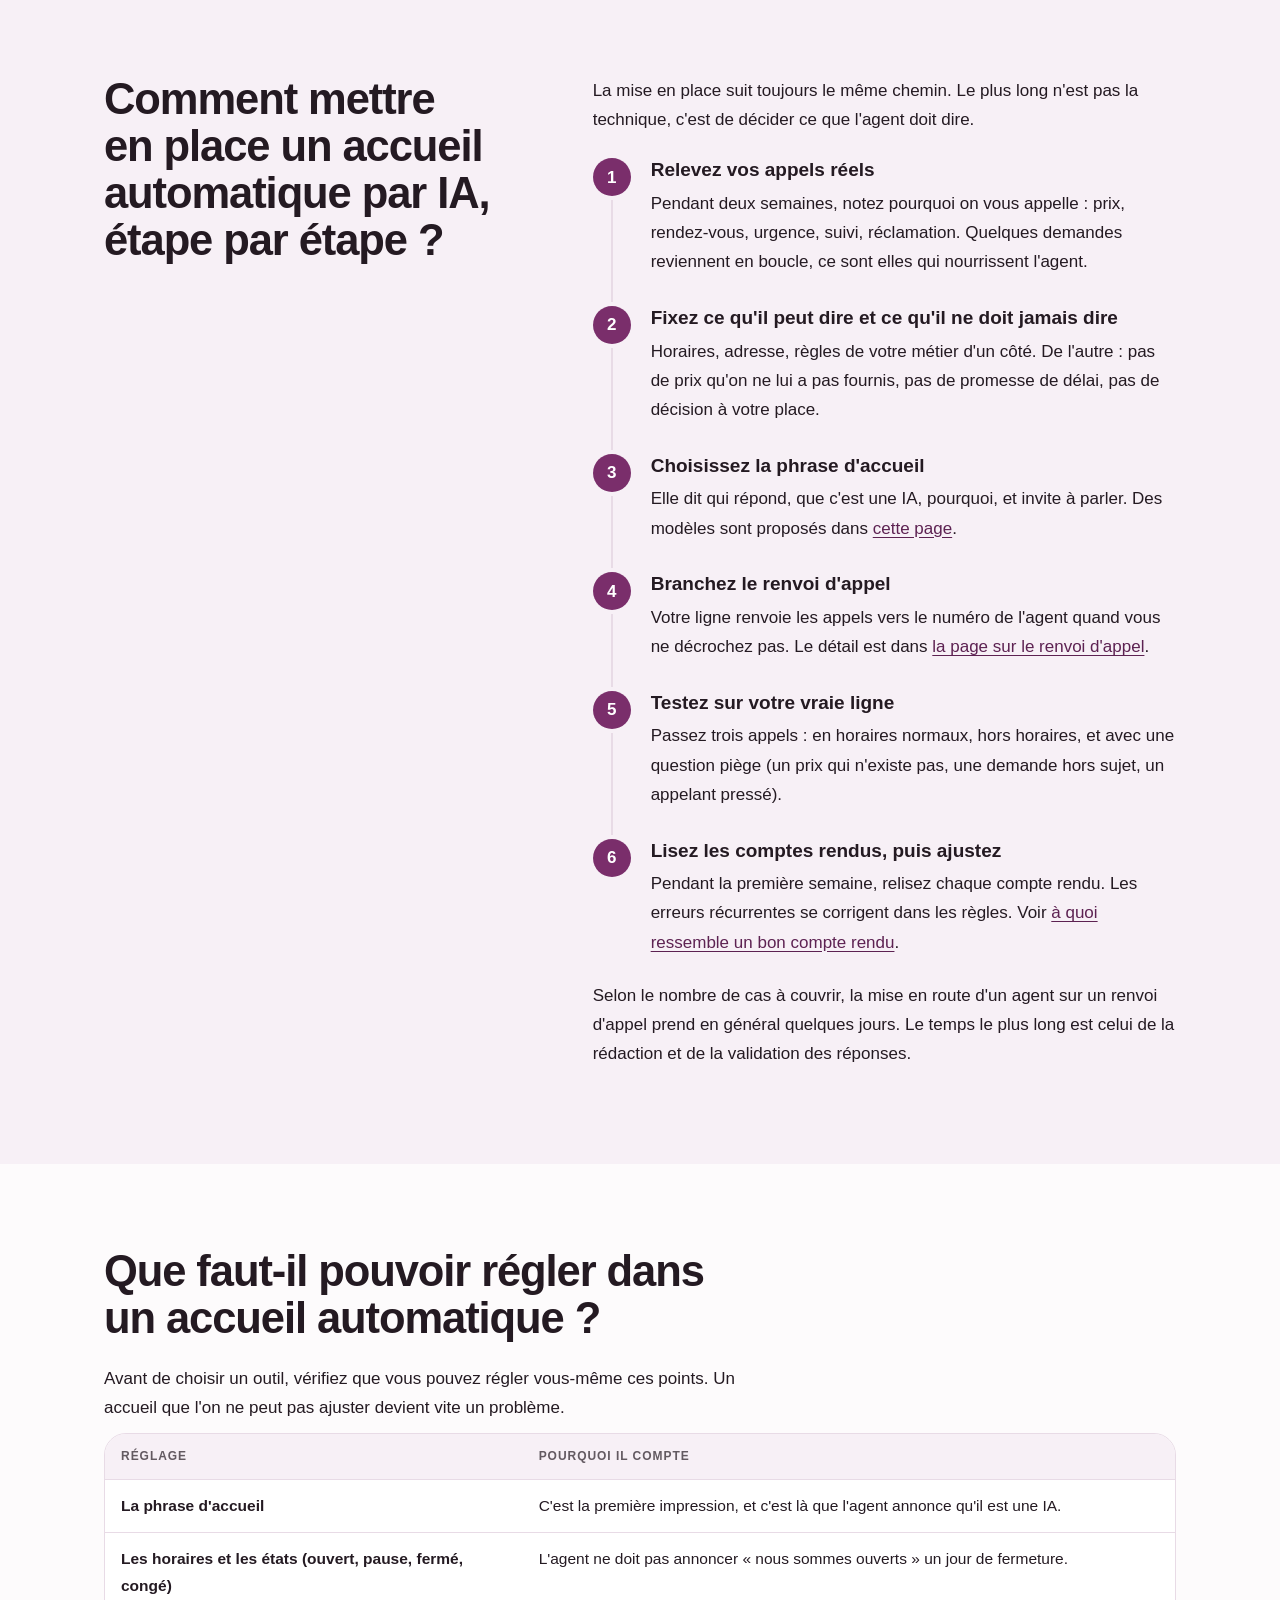
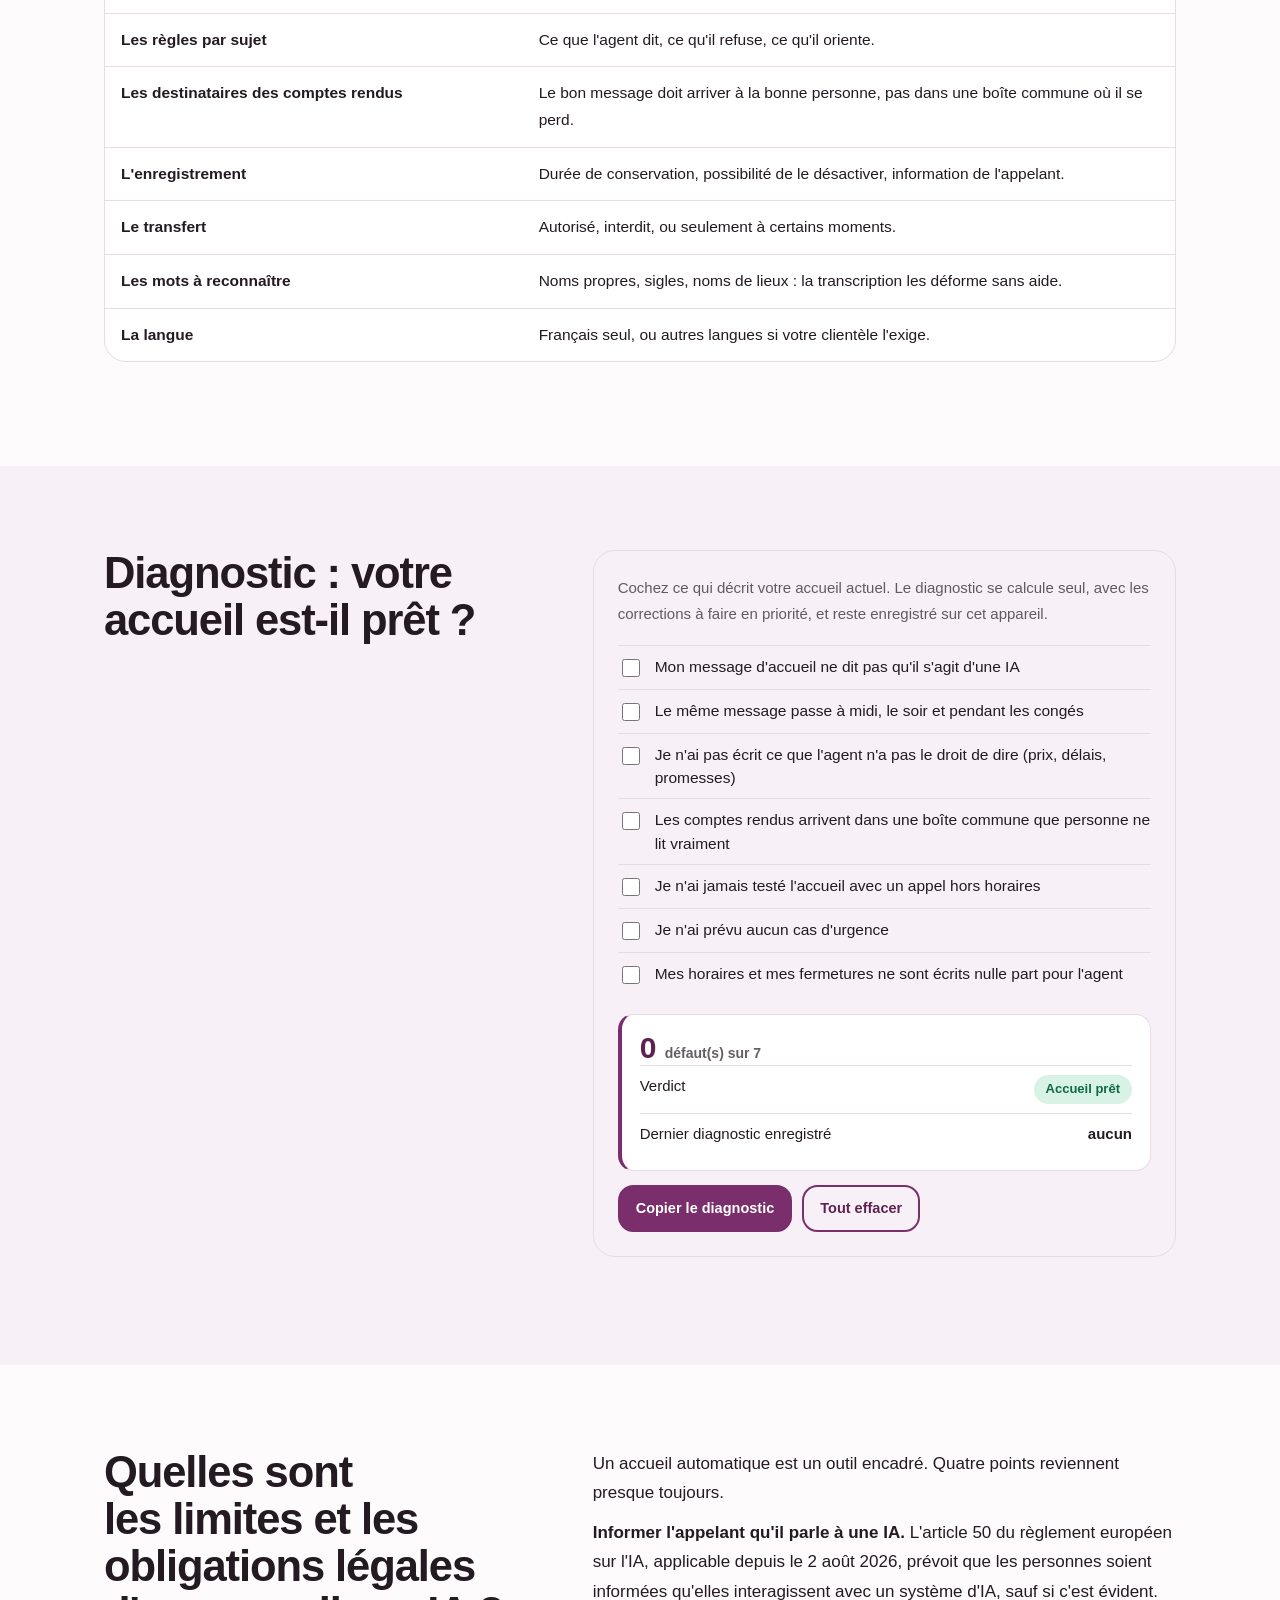
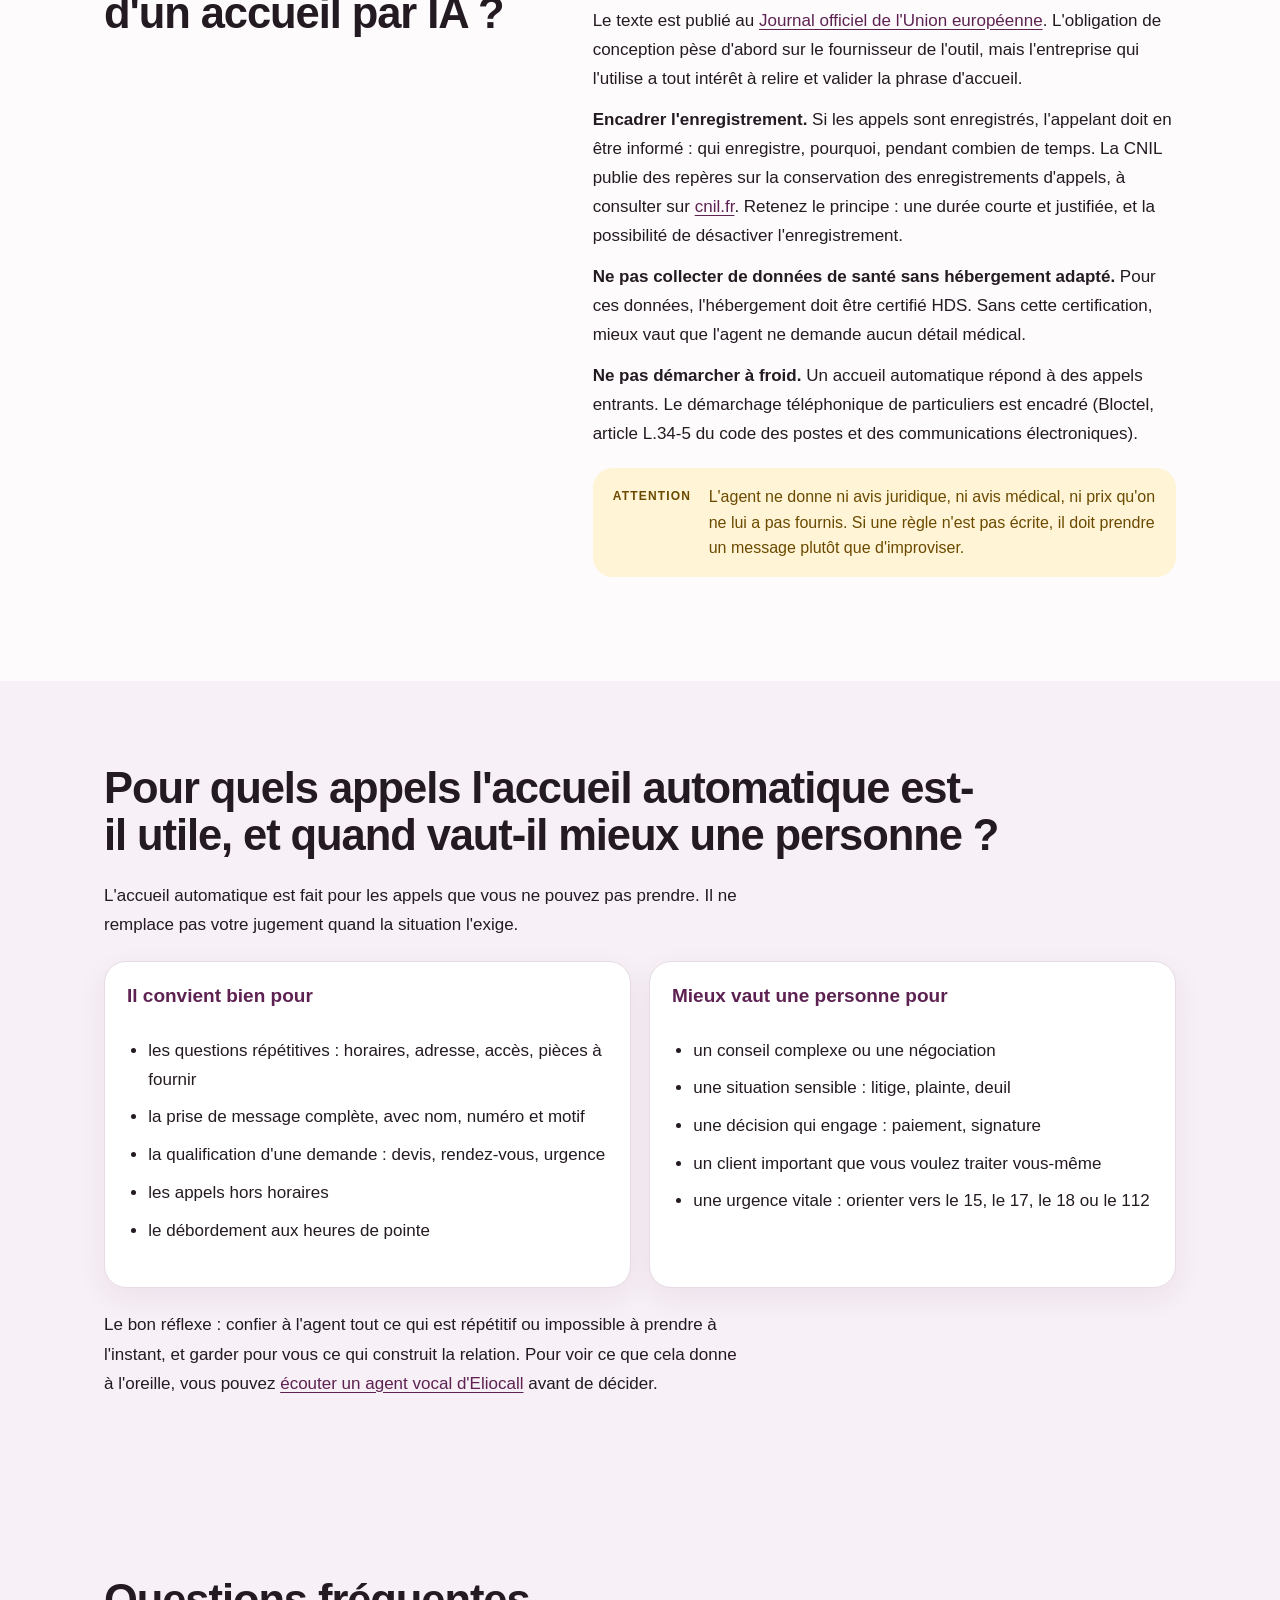
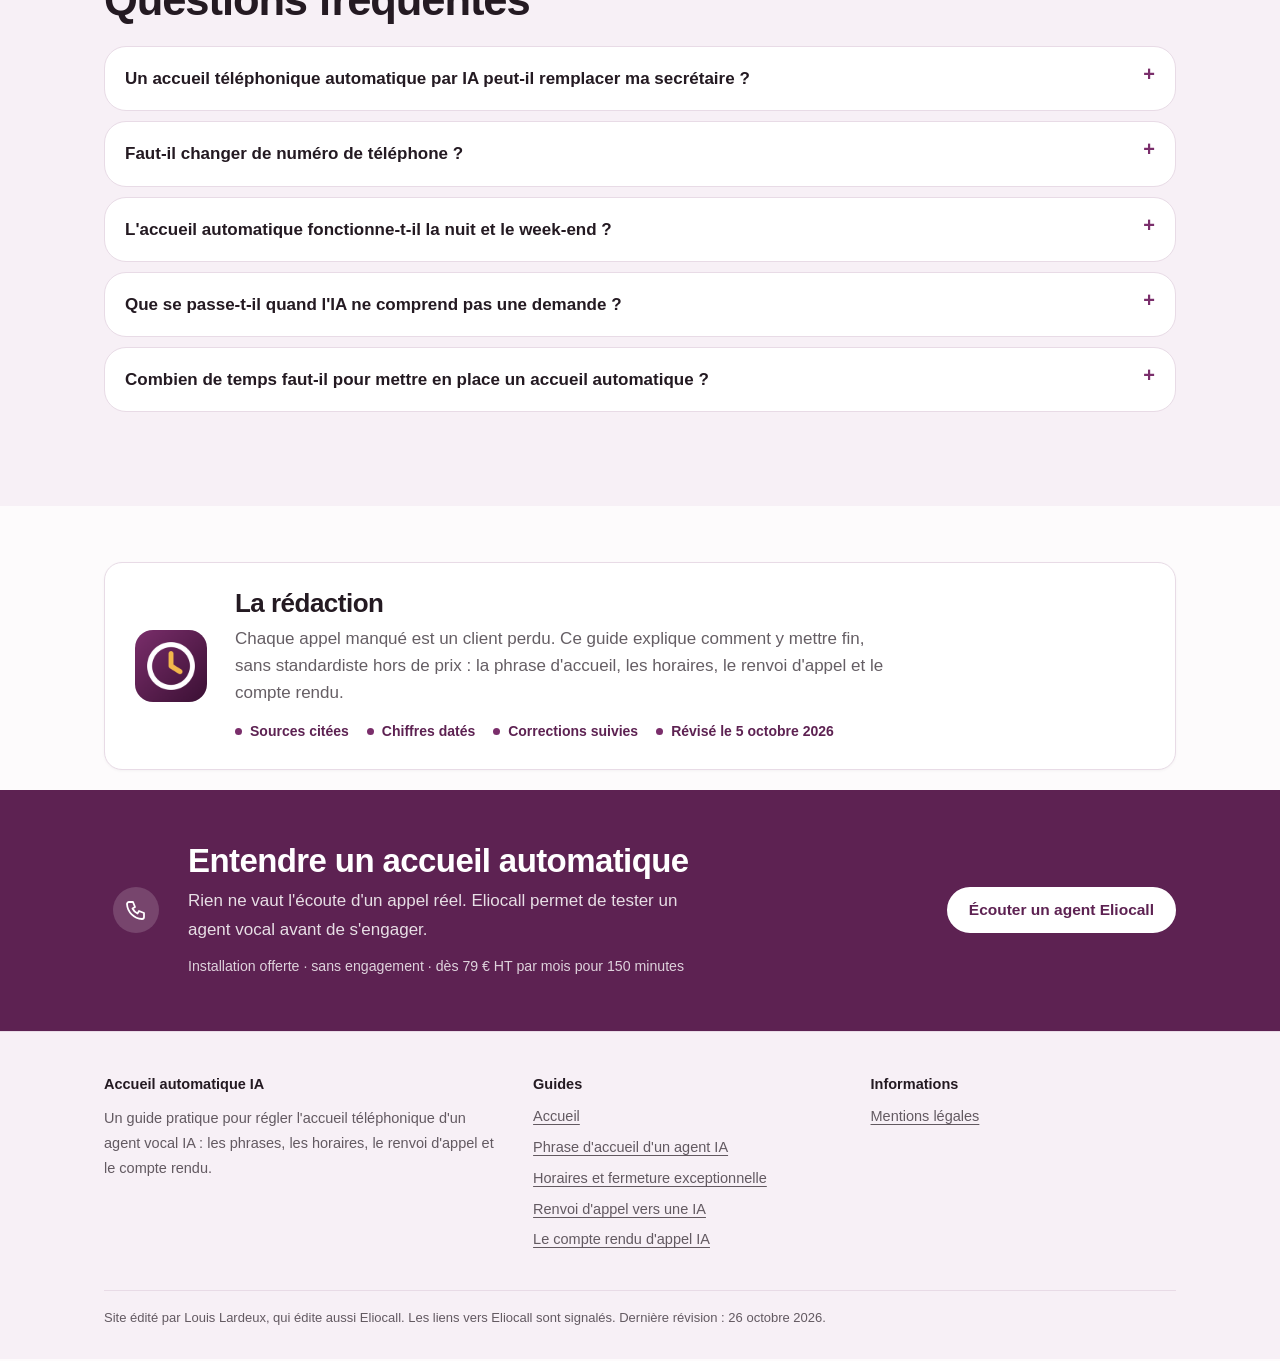
==== commit 8ac282d8: "SEO 26/10 : intention de recherche, liens À lire aussi tournants, descriptions, dates" ====
--- a/index.html
+++ b/index.html
@@ -151,7 +151,7 @@
 <p>Tout ce que ce guide décrit, un agent vocal le fait déjà&nbsp;: il décroche quand vous ne pouvez pas, annonce qu'il est une IA, comprend la demande dite avec des mots, et vous envoie le compte rendu par e-mail.</p>
 <ul class="a-lell"><li>Décroche 24 h sur 24, pause déjeuner et week-end compris</li><li>Se présente comme assistant virtuel dès la première phrase</li><li>Une demande = un compte rendu dans votre boîte mail</li><li>Votre numéro ne change pas, installation offerte, sans engagement</li></ul>
 <div class="a-lela"><a class="a-lelb1" href="https://eliocall.com/?utm_source=accueil-telephonique-automatique-ia&utm_medium=guide&utm_campaign=ecouter#hero-form" rel="nofollow sponsored noopener">Écouter un agent répondre</a><a class="a-lelb2" href="https://eliocall.com/tarifs/?utm_source=accueil-telephonique-automatique-ia&utm_medium=guide&utm_campaign=tarifs" rel="nofollow sponsored noopener">Voir les tarifs</a></div>
-
+<p class="a-lelf">Eliocall est édité par l'auteur de ce site. Tarifs affichés sur eliocall.com le 5 octobre 2026&nbsp;: dès 79 € HT par mois pour 150 minutes, installation offerte.</p>
 </div>
 <div class="a-lelv" aria-hidden="true"><div class="a-lelc"><div class="a-eqw"><i></i><i></i><i></i><i></i><i></i><i></i><i></i><i></i><i></i></div><strong>«&nbsp;Bonjour, je suis l'assistant virtuel&nbsp;»</strong><small>Un agent vocal Eliocall décroche</small></div>
 <span class="a-lelp a-lelp1">Pause déjeuner</span><span class="a-lelp a-lelp2">Dès 79 € HT par mois</span><span class="a-lelp a-lelp3">Sans engagement</span></div>
@@ -177,10 +177,10 @@
 $("tl-dq-rs").addEventListener("click",function(){bx.forEach(function(b){b.checked=false});try{localStorage.removeItem(K)}catch(e){}run(false);$("tl-dq-d").textContent="aucun"});
 $("tl-dq-cp").addEventListener("click",function(){var c=bx.map(function(b,i){return b.checked?"- "+DEF[i]+" : "+FIX[i]:null}).filter(Boolean);copy("Diagnostic de mon accueil téléphonique : "+c.length+" défaut(s) sur "+N+".\n"+(c.length?c.join("\n"):"Aucun défaut relevé."),this)});
 })();</script></div></div></section><section id="quelles-sont-les-limites-et-les-obligations-lega" class="a-ls a-rv"><div class="a-wrap a-lsw"><h2>Quelles sont les limites et les obligations légales d'un accueil par IA&nbsp;?</h2><div class="a-lsb"><p>Un accueil automatique est un outil encadré. Quatre points reviennent presque toujours.</p><p><strong>Informer l'appelant qu'il parle à une IA.</strong> L'article 50 du règlement européen sur l'IA, applicable depuis le 2 août 2026, prévoit que les personnes soient informées qu'elles interagissent avec un système d'IA, sauf si c'est évident. Le texte est publié au <a href="https://eur-lex.europa.eu/eli/reg/2024/1689/oj" rel="noopener">Journal officiel de l'Union européenne</a>. L'obligation de conception pèse d'abord sur le fournisseur de l'outil, mais l'entreprise qui l'utilise a tout intérêt à relire et valider la phrase d'accueil.</p><p><strong>Encadrer l'enregistrement.</strong> Si les appels sont enregistrés, l'appelant doit en être informé&nbsp;: qui enregistre, pourquoi, pendant combien de temps. La CNIL publie des repères sur la conservation des enregistrements d'appels, à consulter sur <a href="https://www.cnil.fr/" rel="noopener">cnil.fr</a>. Retenez le principe&nbsp;: une durée courte et justifiée, et la possibilité de désactiver l'enregistrement.</p><p><strong>Ne pas collecter de données de santé sans hébergement adapté.</strong> Pour ces données, l'hébergement doit être certifié HDS. Sans cette certification, mieux vaut que l'agent ne demande aucun détail médical.</p><p><strong>Ne pas démarcher à froid.</strong> Un accueil automatique répond à des appels entrants. Le démarchage téléphonique de particuliers est encadré (Bloctel, article L.34-5 du code des postes et des communications électroniques).</p><div class="a-callout a-co-warn"><strong>Attention</strong><div><p>L'agent ne donne ni avis juridique, ni avis médical, ni prix qu'on ne lui a pas fournis. Si une règle n'est pas écrite, il doit prendre un message plutôt que d'improviser.</p></div></div></div></div></section><section id="pour-quels-appels-l-accueil-automatique-est-il-u" class="a-ls a-rv a-lsalt a-lsfull"><div class="a-wrap a-lsw"><h2>Pour quels appels l'accueil automatique est-il utile, et quand vaut-il mieux une personne&nbsp;?</h2><div class="a-lsb"><p>L'accueil automatique est fait pour les appels que vous ne pouvez pas prendre. Il ne remplace pas votre jugement quand la situation l'exige.</p><div class="a-cards a-cols2"><div class="a-card"><h3>Il convient bien pour</h3><ul class="a-clean"><li>les questions répétitives&nbsp;: horaires, adresse, accès, pièces à fournir</li><li>la prise de message complète, avec nom, numéro et motif</li><li>la qualification d'une demande&nbsp;: devis, rendez-vous, urgence</li><li>les appels hors horaires</li><li>le débordement aux heures de pointe</li></ul></div><div class="a-card"><h3>Mieux vaut une personne pour</h3><ul class="a-clean"><li>un conseil complexe ou une négociation</li><li>une situation sensible&nbsp;: litige, plainte, deuil</li><li>une décision qui engage&nbsp;: paiement, signature</li><li>un client important que vous voulez traiter vous-même</li><li>une urgence vitale&nbsp;: orienter vers le 15, le 17, le 18 ou le 112</li></ul></div></div><p>Le bon réflexe&nbsp;: confier à l'agent tout ce qui est répétitif ou impossible à prendre à l'instant, et garder pour vous ce qui construit la relation. Pour voir ce que cela donne à l'oreille, vous pouvez <a href="https://eliocall.com/?utm_source=accueil-telephonique-automatique-ia&amp;utm_medium=guide&amp;utm_campaign=accueil-home-inline" rel="nofollow sponsored noopener">écouter un agent vocal d'Eliocall</a> avant de décider.</p></div></div></section><section id="questions" class="a-ls a-rv a-lsfull a-lsalt"><div class="a-wrap a-lsw"><h2>Questions fréquentes</h2><div class="a-lsb"><details><summary>Un accueil téléphonique automatique par IA peut-il remplacer ma secrétaire&nbsp;?</summary><p>En général non. Il couvre les appels que personne ne peut prendre (ligne occupée, pause, soir, congés) et prend un message complet. Il ne remplace ni le conseil, ni la relation avec vos clients, ni une personne qui connaît votre activité.</p></details><details><summary>Faut-il changer de numéro de téléphone&nbsp;?</summary><p>Non. On active un renvoi d'appel depuis votre ligne actuelle vers le numéro de l'agent, sur non-réponse ou sur occupation. Votre numéro reste le même et vous pouvez désactiver le renvoi à tout moment.</p></details><details><summary>L'accueil automatique fonctionne-t-il la nuit et le week-end&nbsp;?</summary><p>Oui, c'est l'un de ses principaux intérêts. Hors horaires, l'agent répond directement, prend un message complet et vous envoie un compte rendu que vous traitez à la réouverture.</p></details><details><summary>Que se passe-t-il quand l'IA ne comprend pas une demande&nbsp;?</summary><p>Un agent bien réglé reformule, puis prend un message avec le nom, le numéro et le motif tel que l'appelant l'a exprimé. Il ne doit pas inventer une réponse. Vous rappelez ensuite avec toutes les informations.</p></details><details><summary>Combien de temps faut-il pour mettre en place un accueil automatique&nbsp;?</summary><p>La partie technique (renvoi d'appel, branchement) prend en général quelques jours. Le temps le plus long est d'écrire et de valider les réponses et les règles, ce qui dépend de la complexité de votre activité.</p></details></div></div></section>
-<section class="a-rdn" id="redaction"><div class="a-wrap"><div class="a-rdc"><img class="a-rdm" src="/auteur.jpg" alt="" width="72" height="72" loading="lazy" decoding="async"><div><h2>Sarah</h2><p>Je suis Sarah, spécialiste de la relation client. Chaque appel manqué est un client perdu. J'explique comment y mettre fin, sans standardiste hors de prix.</p><ul><li>Sources citées</li><li>Chiffres datés</li><li>Corrections suivies</li><li>Révisé le 8 octobre 2026</li></ul></div></div></div></section>
+<section class="a-rdn" id="redaction"><div class="a-wrap"><div class="a-rdc"><img class="a-rdm" src="/icon-192.png" alt="" width="72" height="72" loading="lazy" decoding="async"><div><h2>La rédaction</h2><p>Chaque appel manqué est un client perdu. Ce guide explique comment y mettre fin, sans standardiste hors de prix&nbsp;: la phrase d'accueil, les horaires, le renvoi d'appel et le compte rendu.</p><ul><li>Sources citées</li><li>Chiffres datés</li><li>Corrections suivies</li><li>Révisé le 5 octobre 2026</li></ul></div></div></div></section>
 <div class="a-band"><div class="a-wrap"><div><div class="a-rg" aria-hidden="true"><span></span><span></span><span></span><b><svg viewBox="0 0 24 24" width="24" height="24" fill="none" stroke="#fff" stroke-width="1.8" stroke-linecap="round" stroke-linejoin="round"><path d="M5 4h4l2 5-2.5 1.5a11 11 0 0 0 5 5L15 13l5 2v4a2 2 0 0 1-2 2A16 16 0 0 1 3 6a2 2 0 0 1 2-2z"/></svg></b></div><div><h2>Entendre un accueil automatique</h2><p>Rien ne vaut l'écoute d'un appel réel. Eliocall permet de tester un agent vocal avant de s'engager.</p><small style="display:block;margin-top:10px;opacity:.8">Installation offerte · sans engagement · dès 79 € HT par mois pour 150 minutes</small></div></div><a class="a-btn" href="https://eliocall.com/?utm_source=accueil-telephonique-automatique-ia&amp;utm_medium=guide&amp;utm_campaign=accueil-home" rel="nofollow sponsored noopener">Écouter un agent Eliocall</a></div></div>
 </main>
-<footer class="a-foot"><div class="a-wrap"><div><b>Accueil <span>automatique IA</span></b><p>Un guide pratique pour régler l'accueil téléphonique d'un agent vocal IA&nbsp;: les phrases, les horaires, le renvoi d'appel et le compte rendu.</p></div><div><b>Guides</b><ul><li><a href="/">Accueil</a></li><li><a href="/phrase-d-accueil-ia/">Phrase d'accueil d'un agent IA</a></li><li><a href="/horaires-pause-midi-fermeture/">Horaires et fermeture exceptionnelle</a></li><li><a href="/renvoi-d-appel-vers-une-ia/">Renvoi d'appel vers une IA</a></li><li><a href="/compte-rendu-d-appel-ia/">Le compte rendu d'appel IA</a></li></ul></div><div><b>Informations</b><ul><li><a href="/mentions-legales/">Mentions légales</a></li></ul></div><div class="a-small">Site édité par Sarah. Dernière révision : 26 octobre 2026.</div></div></footer>
+<footer class="a-foot"><div class="a-wrap"><div><b>Accueil <span>automatique IA</span></b><p>Un guide pratique pour régler l'accueil téléphonique d'un agent vocal IA&nbsp;: les phrases, les horaires, le renvoi d'appel et le compte rendu.</p></div><div><b>Guides</b><ul><li><a href="/">Accueil</a></li><li><a href="/phrase-d-accueil-ia/">Phrase d'accueil d'un agent IA</a></li><li><a href="/horaires-pause-midi-fermeture/">Horaires et fermeture exceptionnelle</a></li><li><a href="/renvoi-d-appel-vers-une-ia/">Renvoi d'appel vers une IA</a></li><li><a href="/compte-rendu-d-appel-ia/">Le compte rendu d'appel IA</a></li></ul></div><div><b>Informations</b><ul><li><a href="/mentions-legales/">Mentions légales</a></li></ul></div><div class="a-small">Site édité par Louis Lardeux, qui édite aussi Eliocall. Les liens vers Eliocall sont signalés. Dernière révision&nbsp;: 26 octobre 2026.</div></div></footer>
 <script>(function(){var P="a-",d=document;if(window.matchMedia&&matchMedia("(prefers-reduced-motion: reduce)").matches)return;window.__rvok=1;
 var rd=d.getElementById("rdp"),bar=rd&&rd.firstElementChild,top=d.querySelector("."+P+"top"),tk=false;
 function onS(){tk=false;var h=d.documentElement,max=h.scrollHeight-h.clientHeight,y=window.pageYOffset||h.scrollTop;if(bar&&max>0)bar.style.transform="scaleX("+Math.min(1,y/max)+")";if(top){if(y>8)top.classList.add(P+"sc");else top.classList.remove(P+"sc")}}
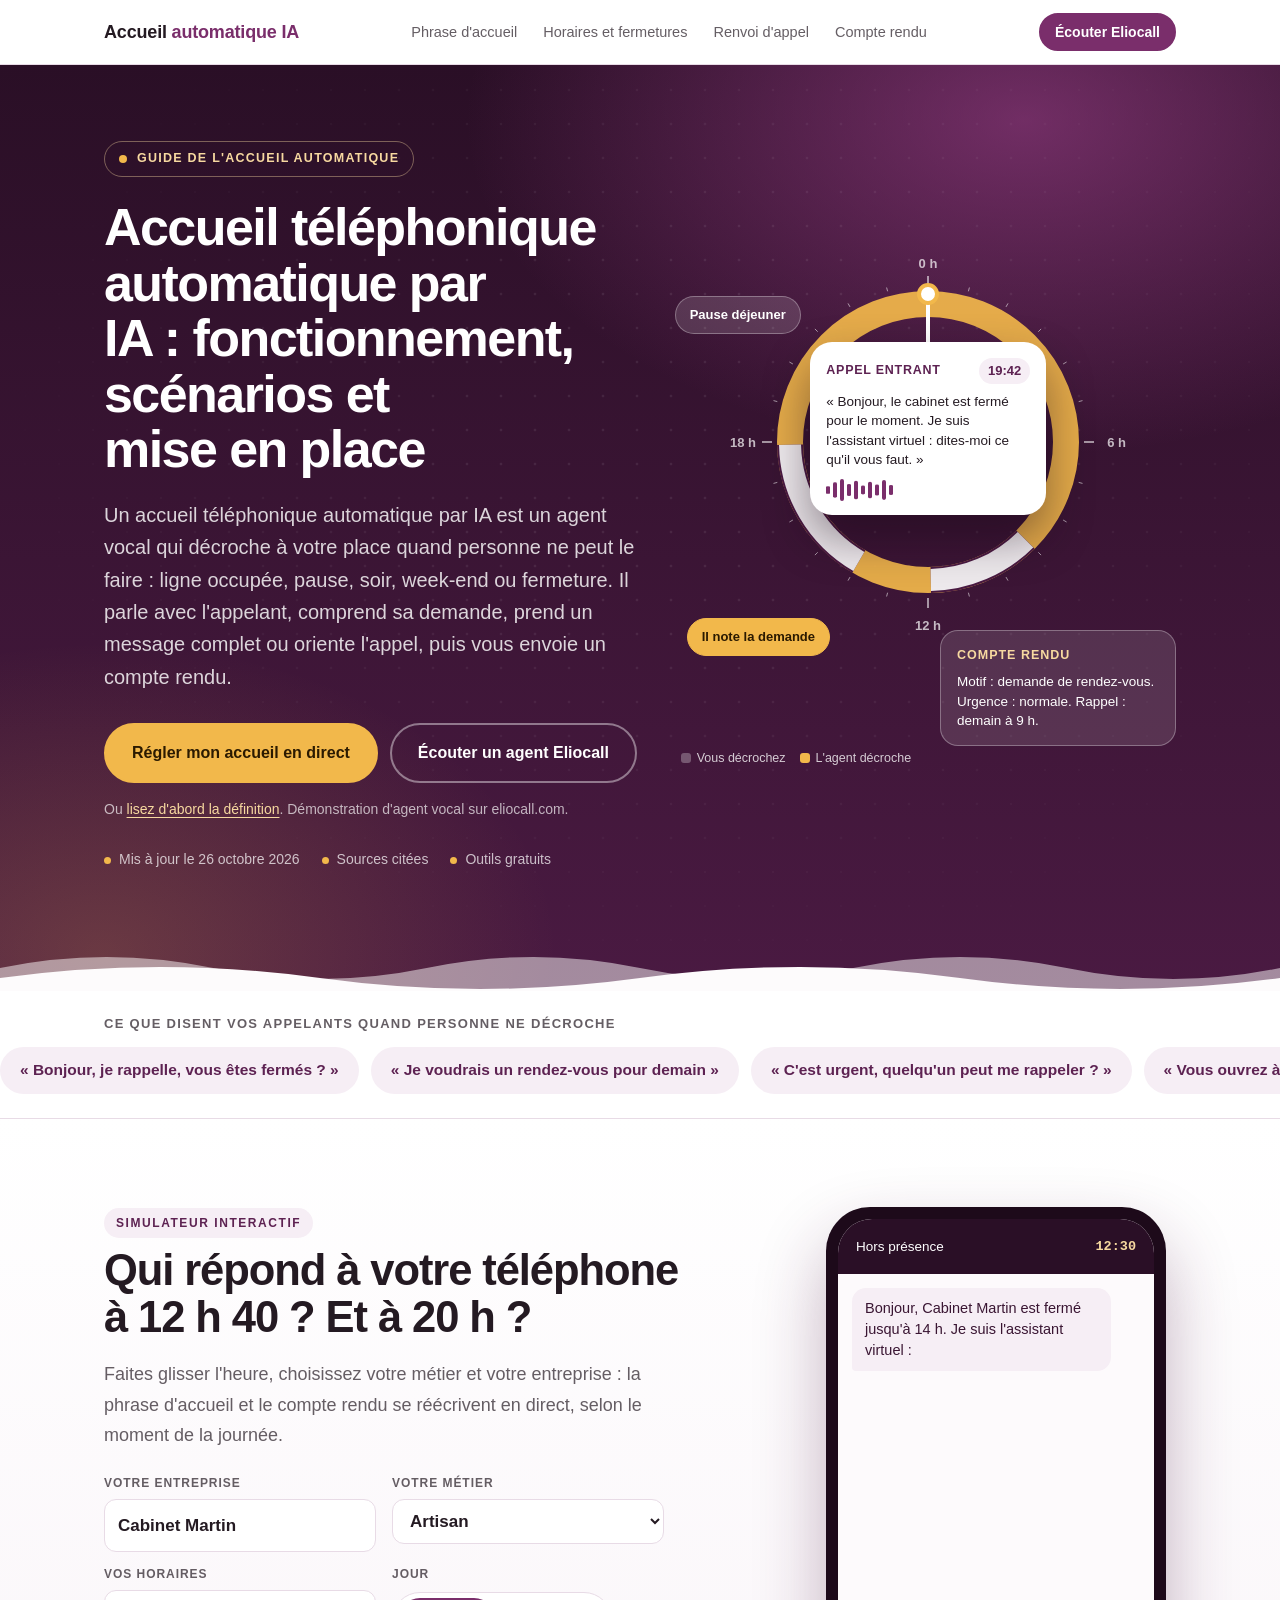
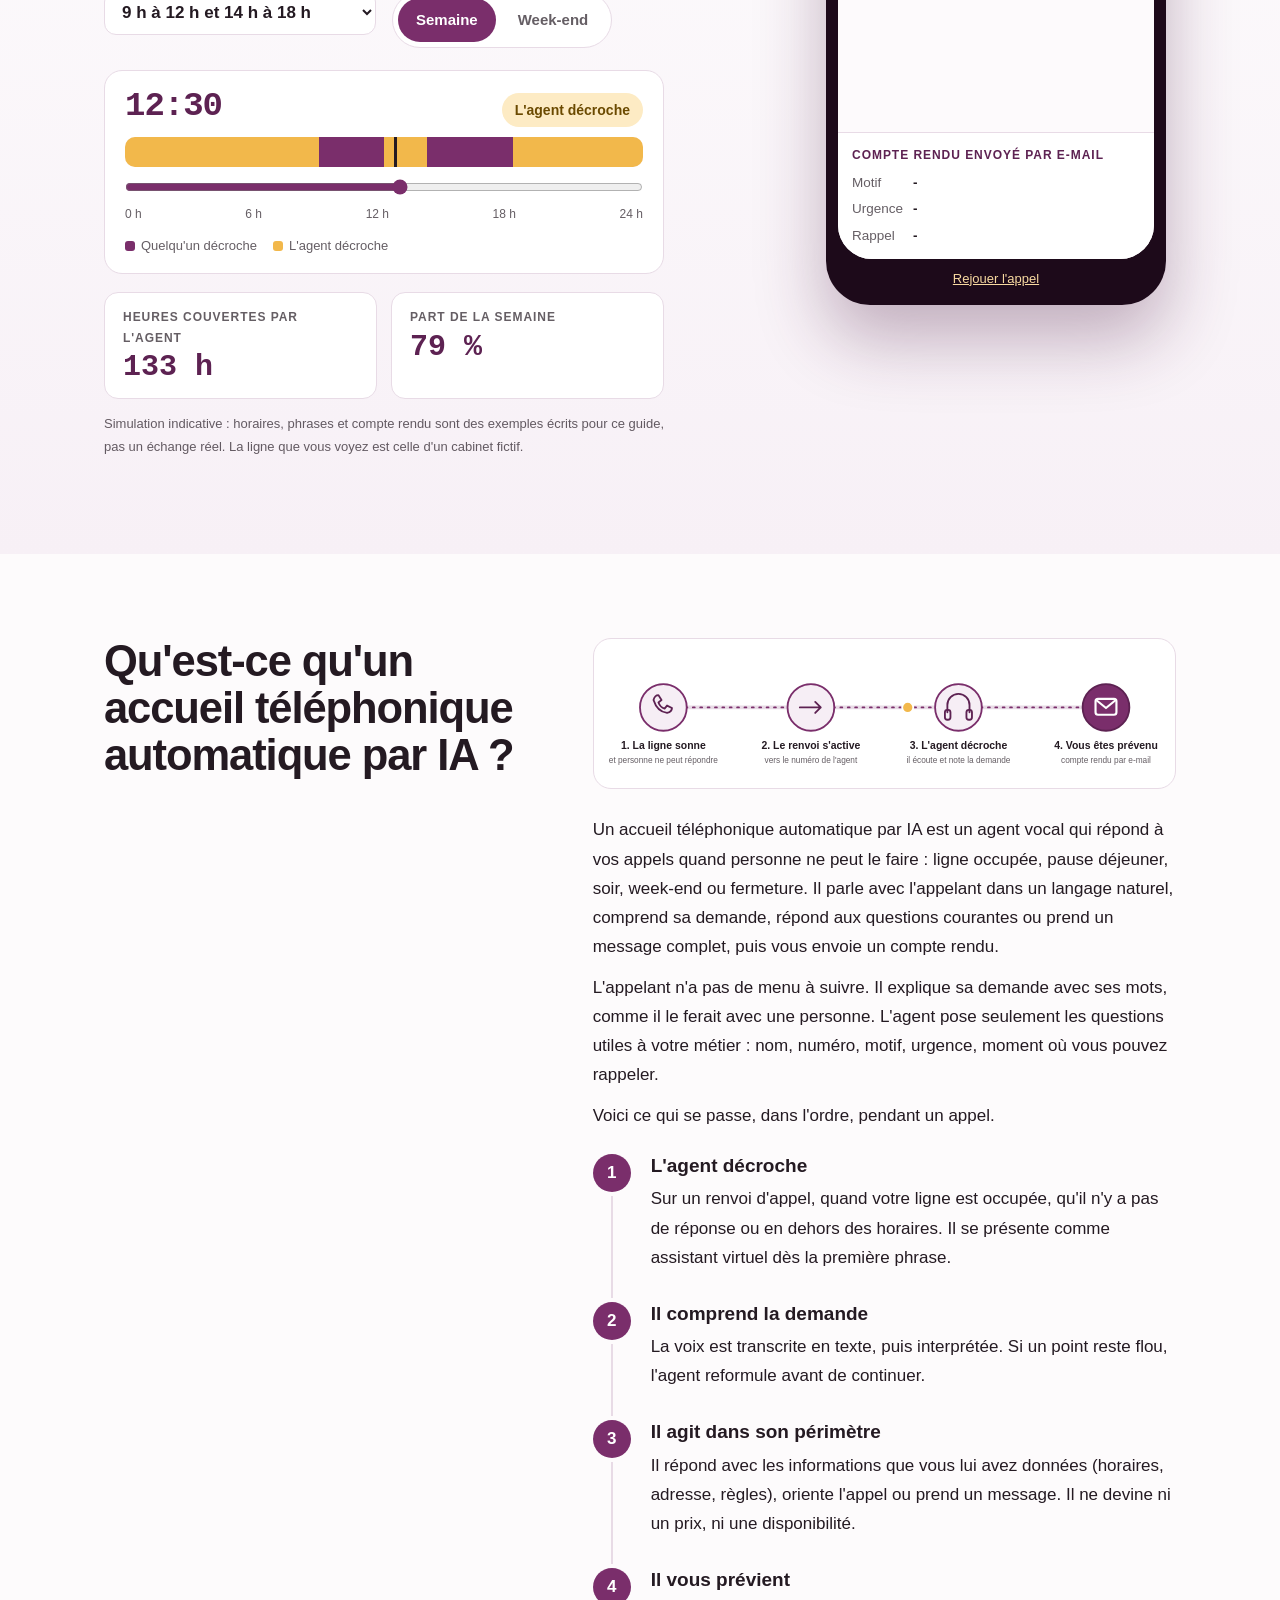
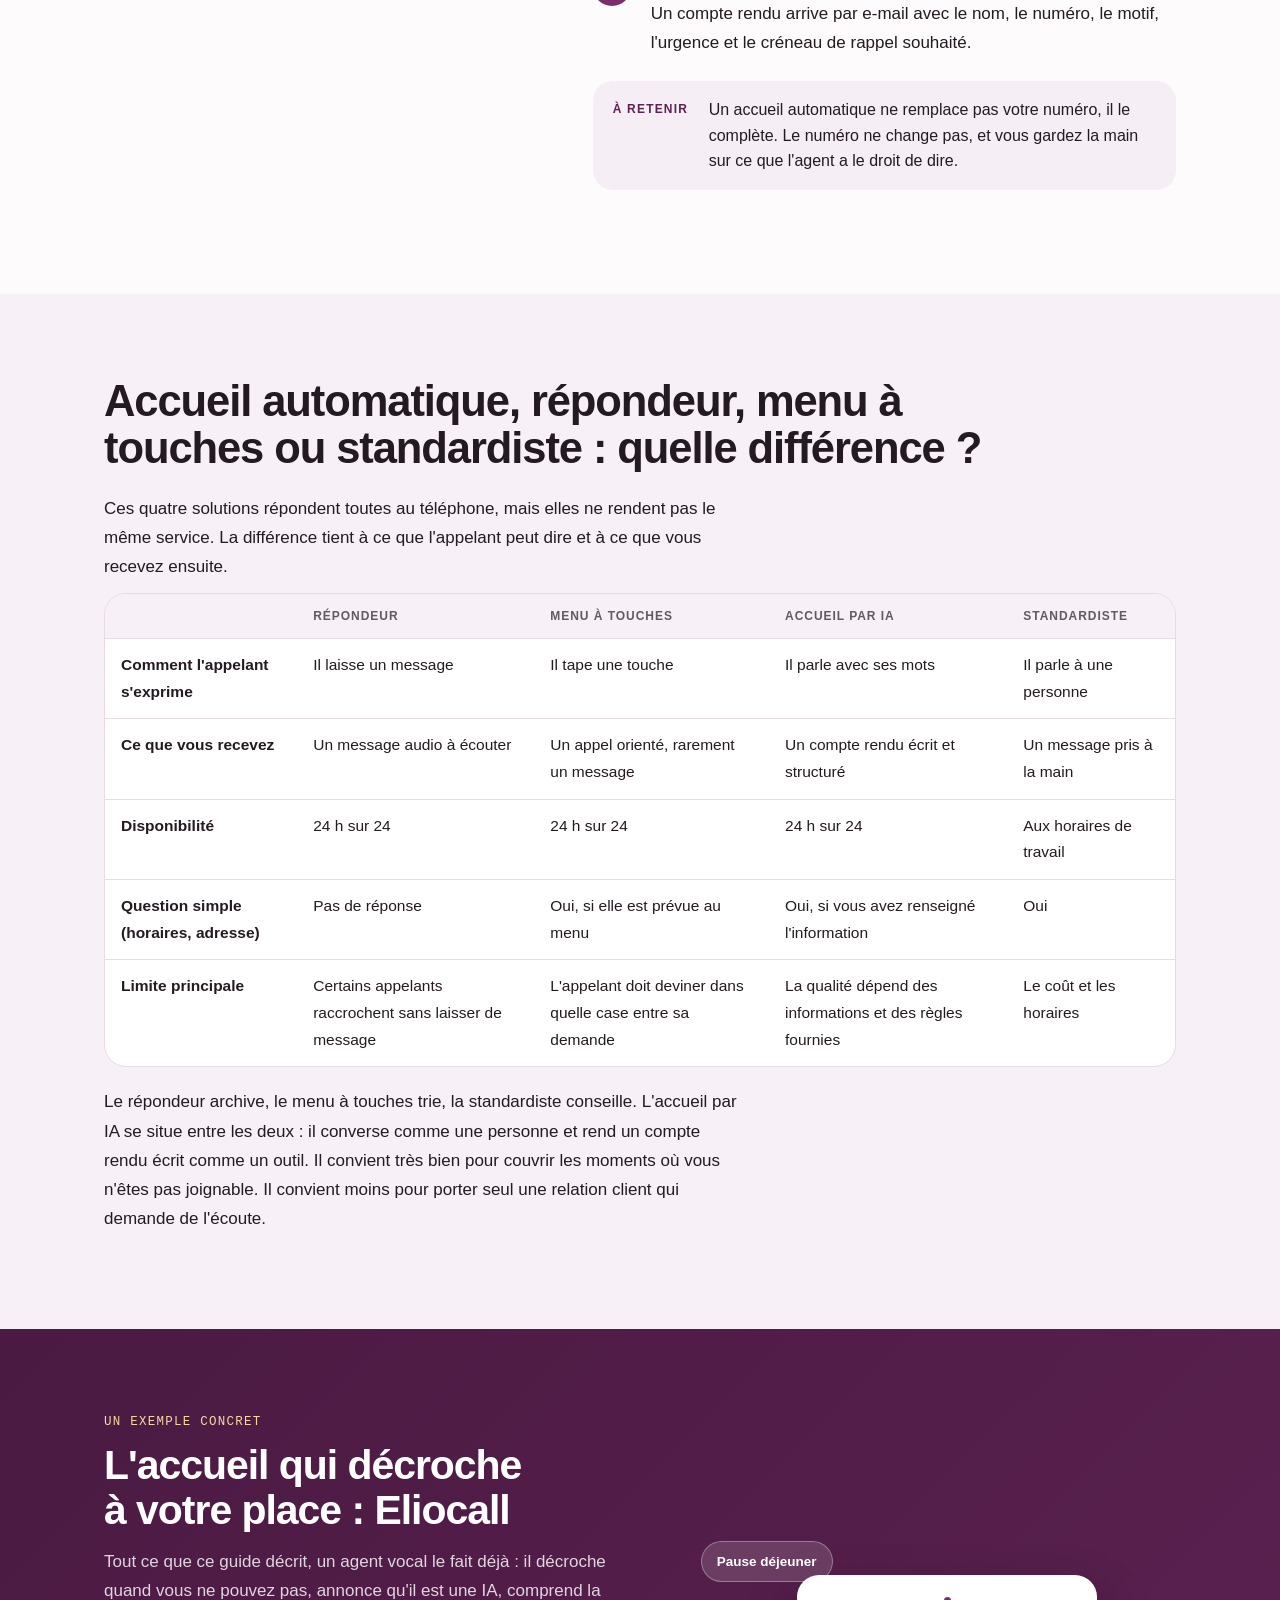
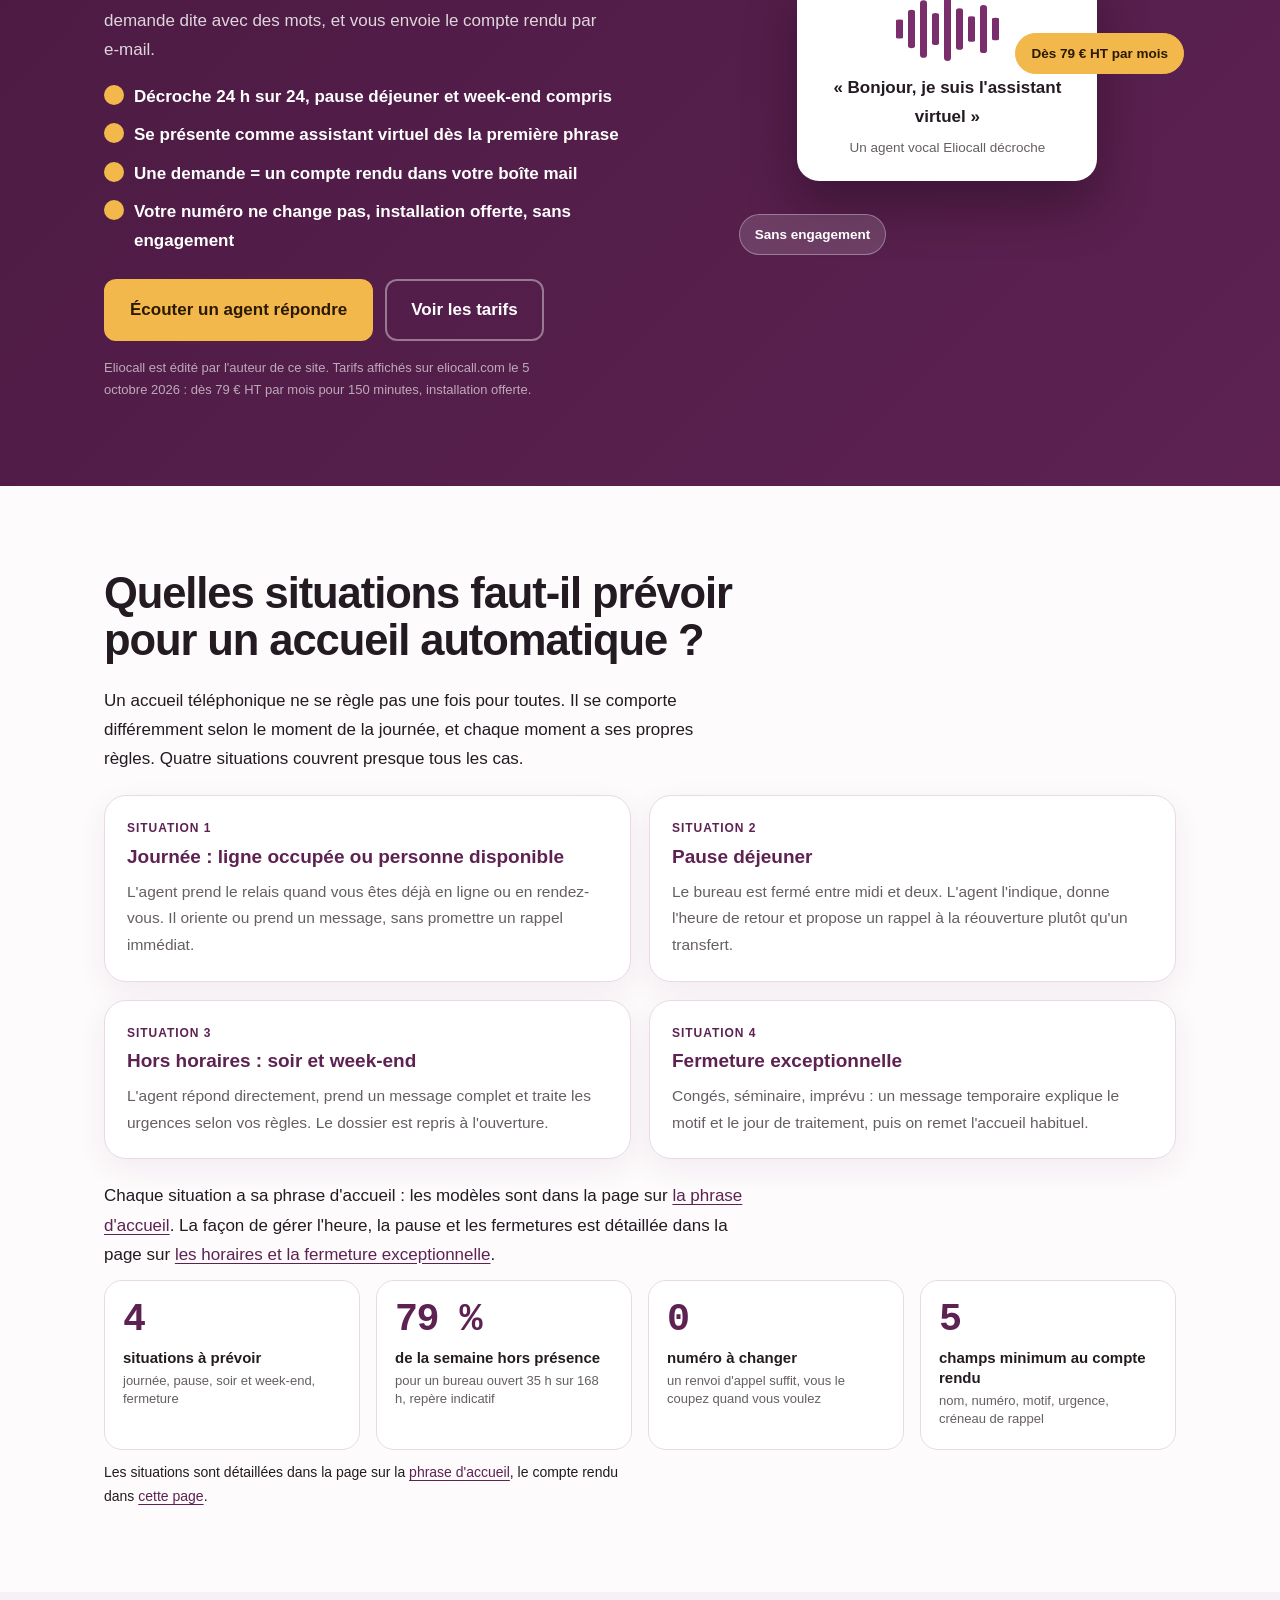
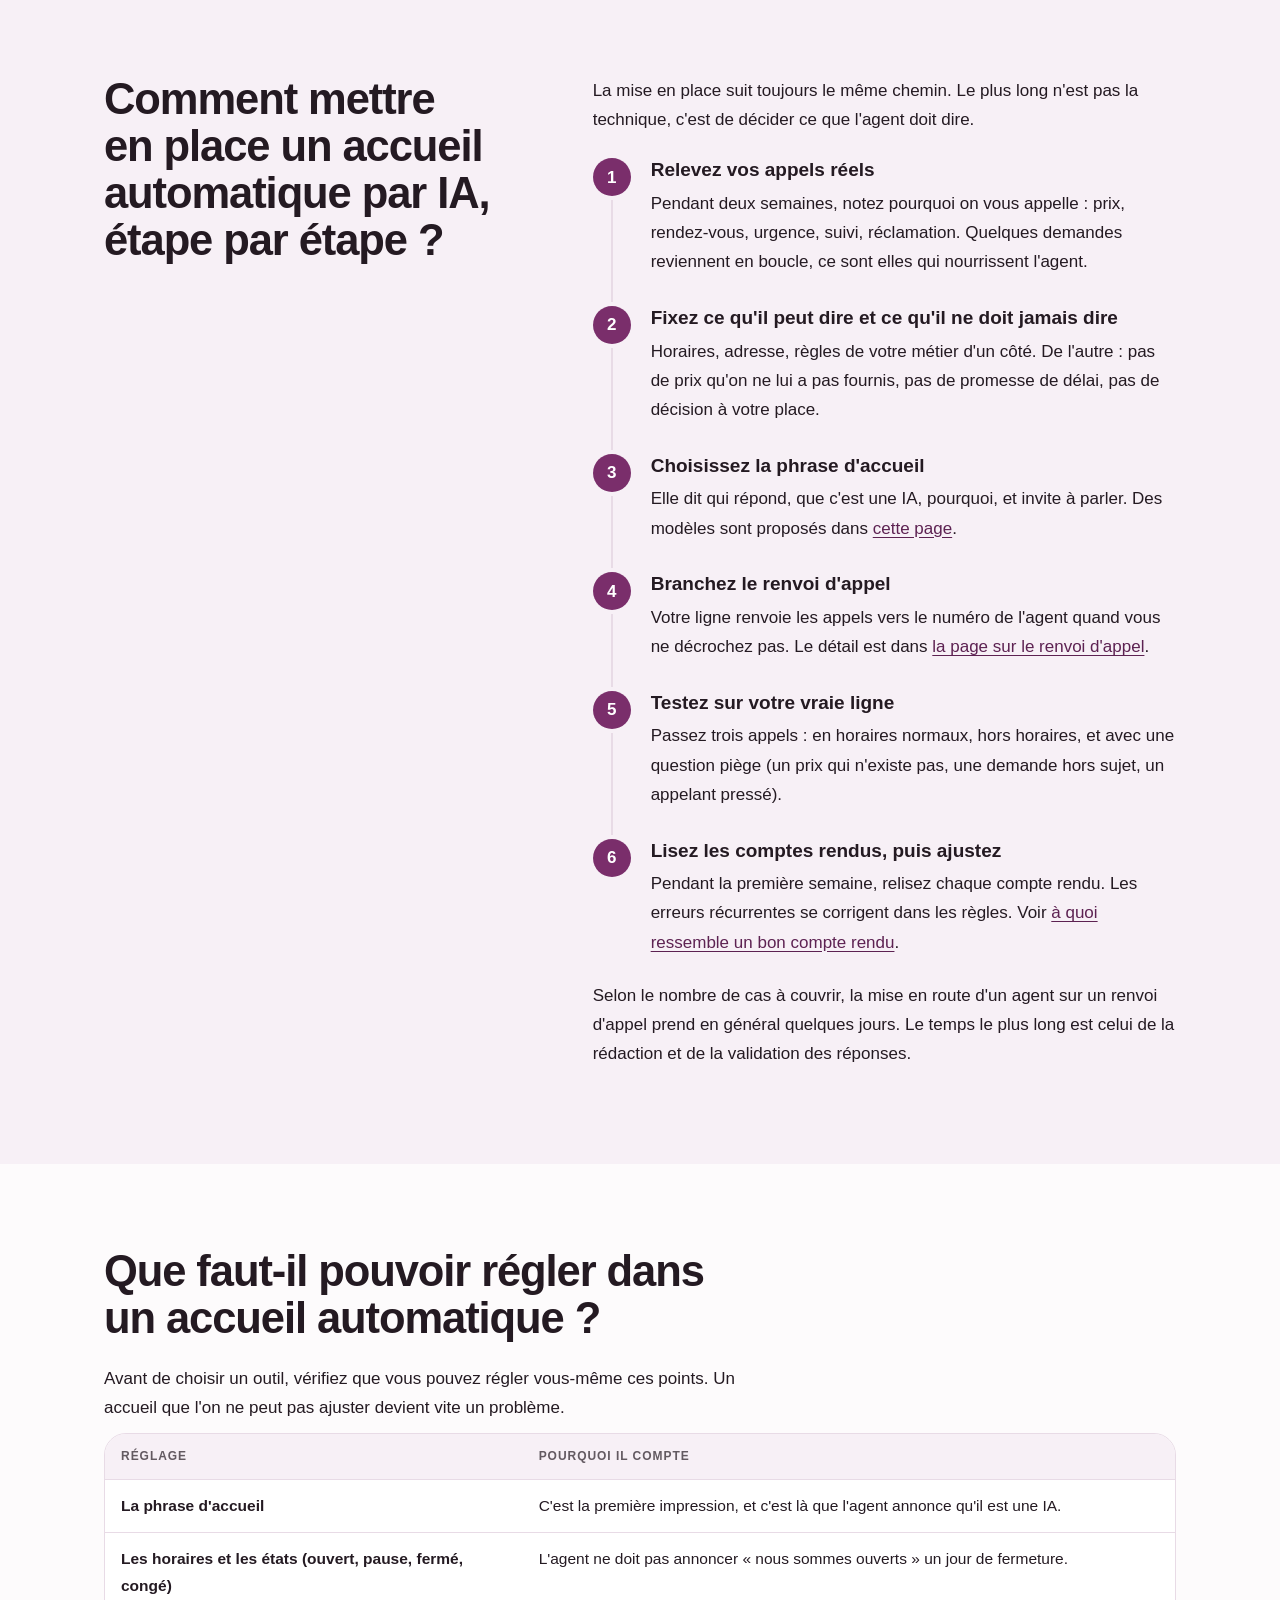
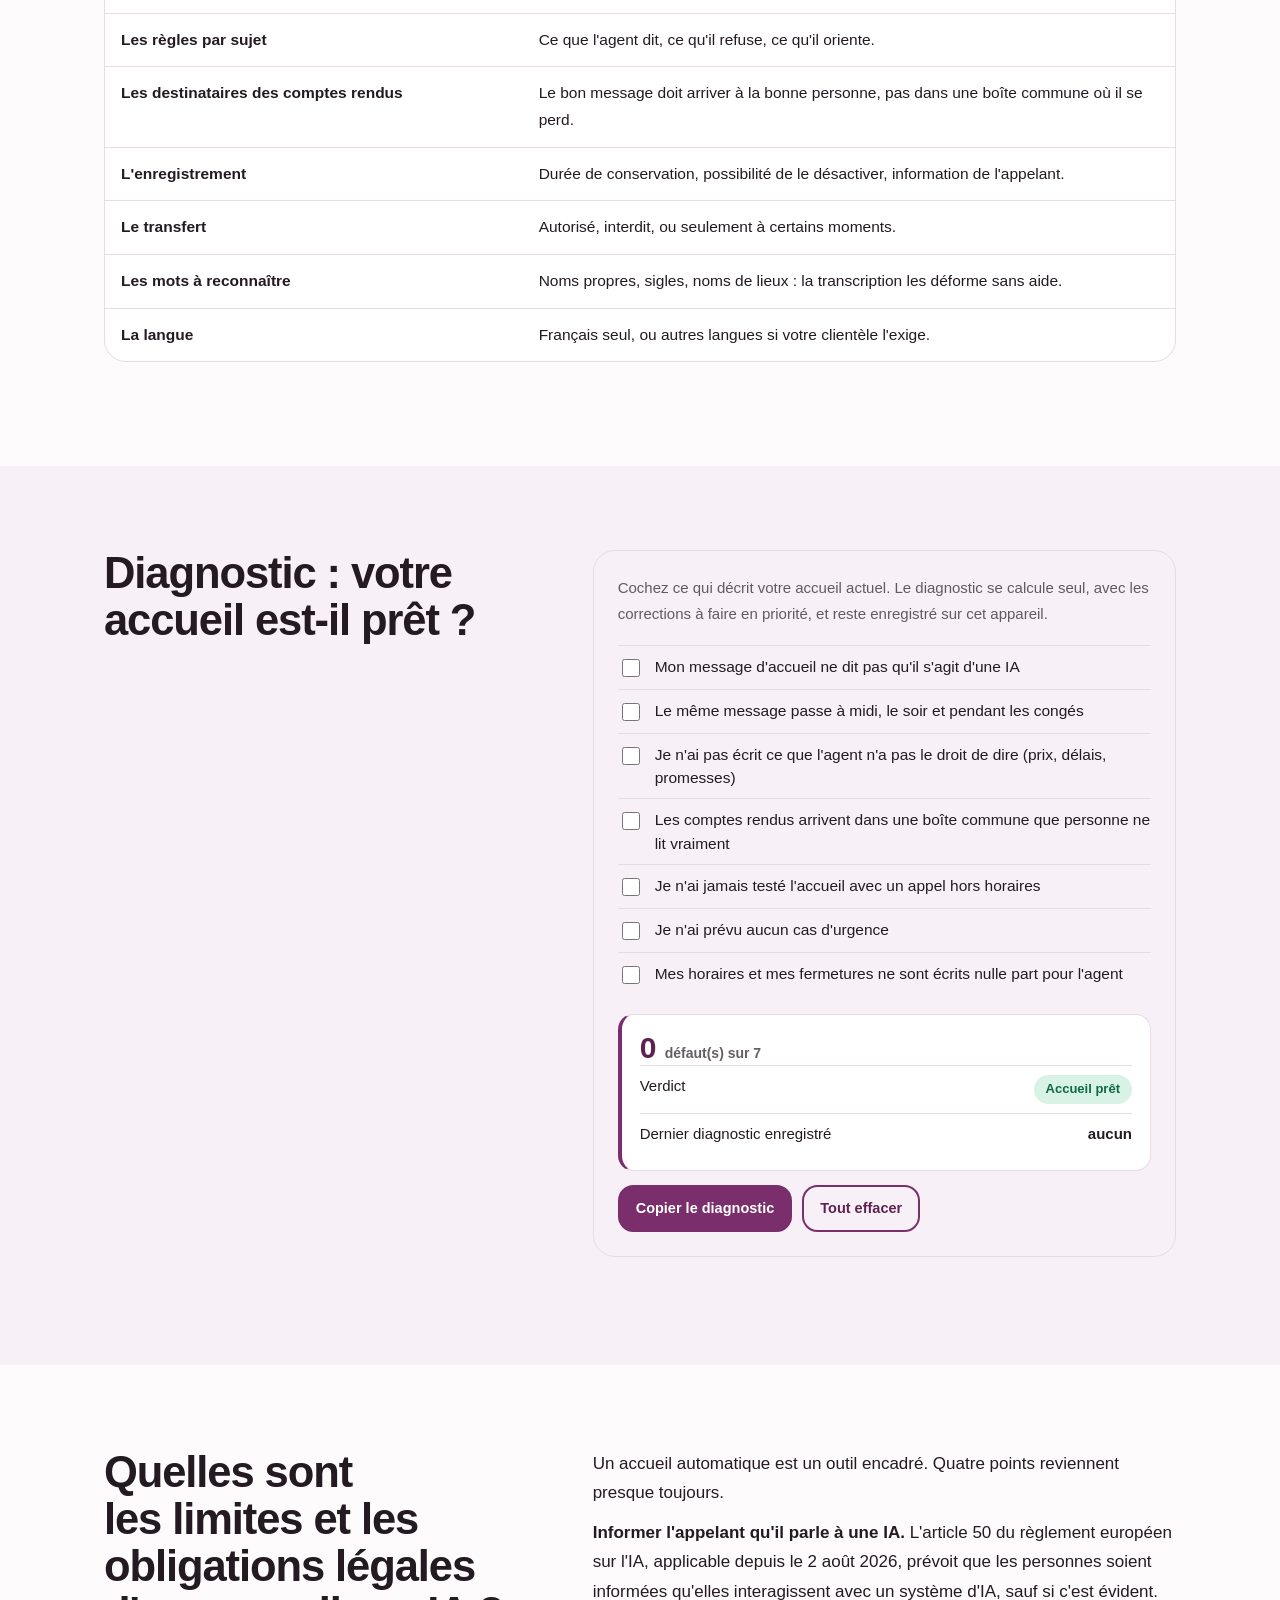
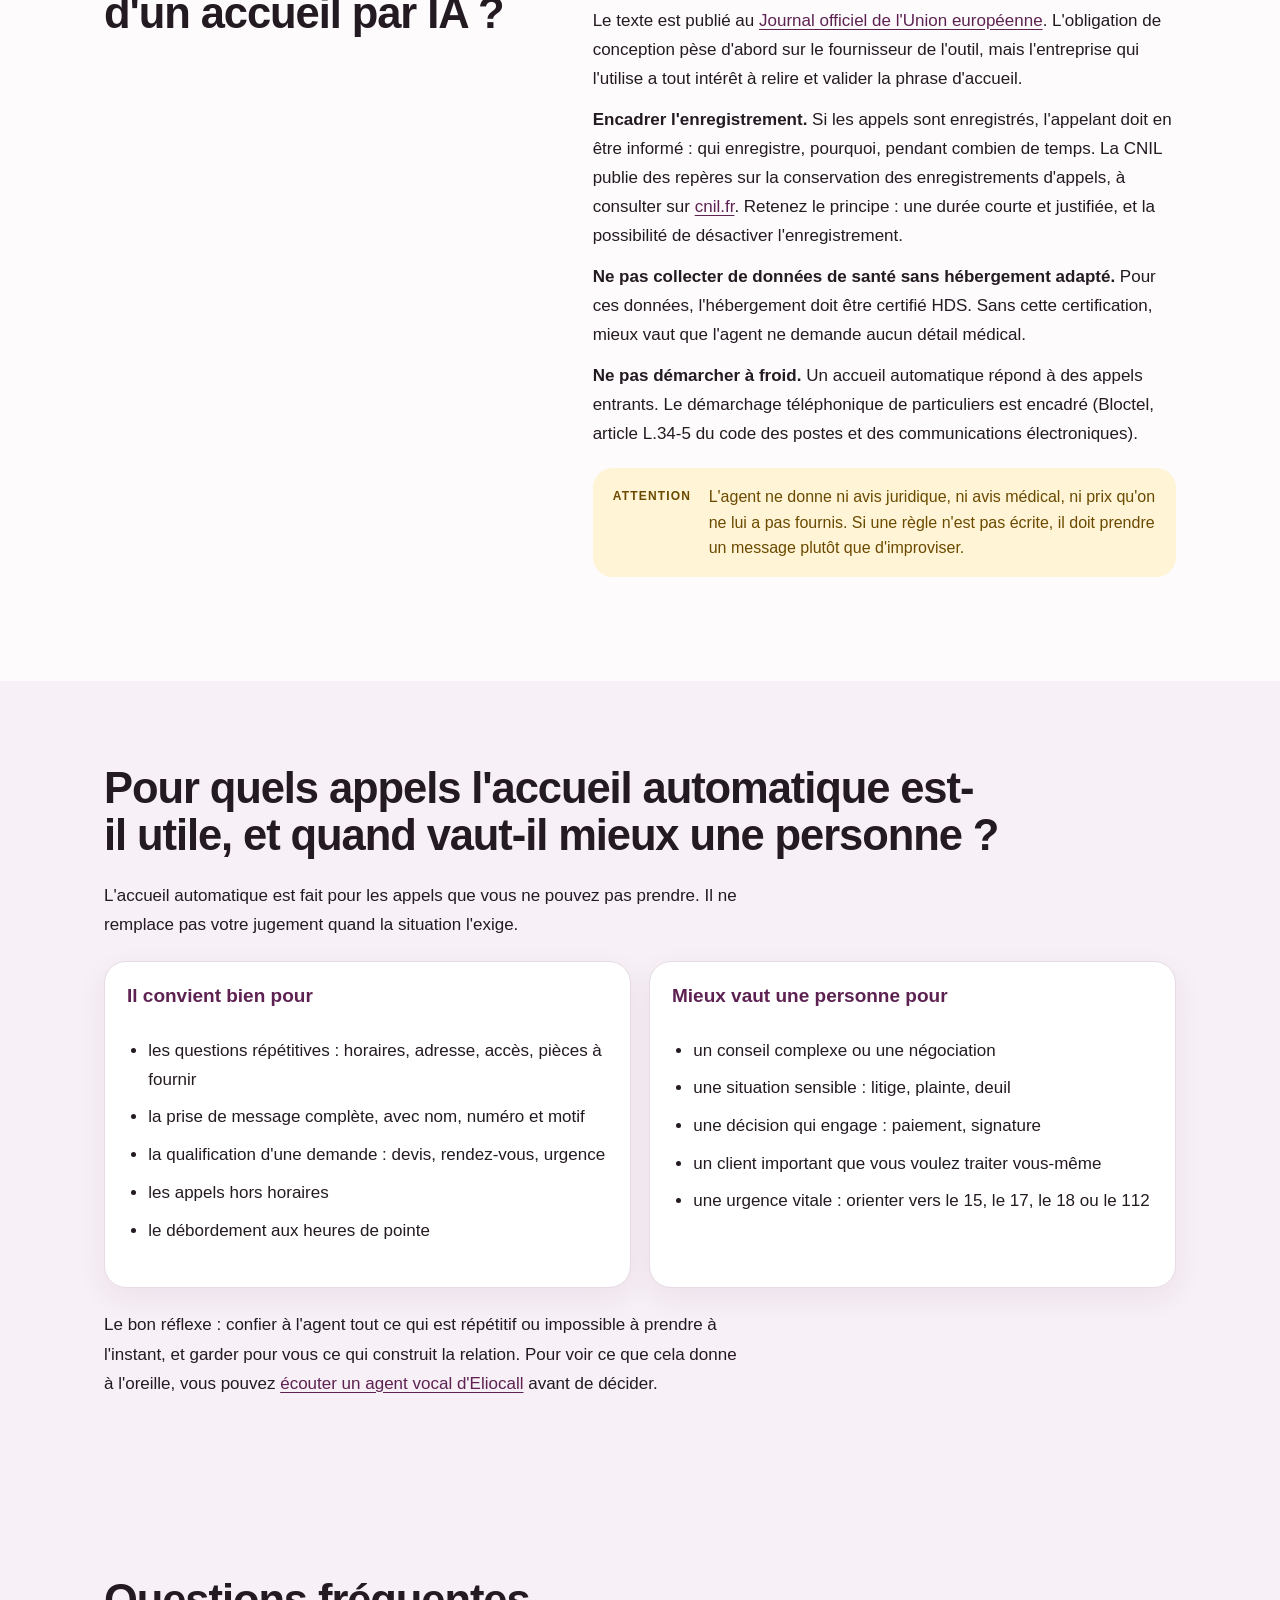
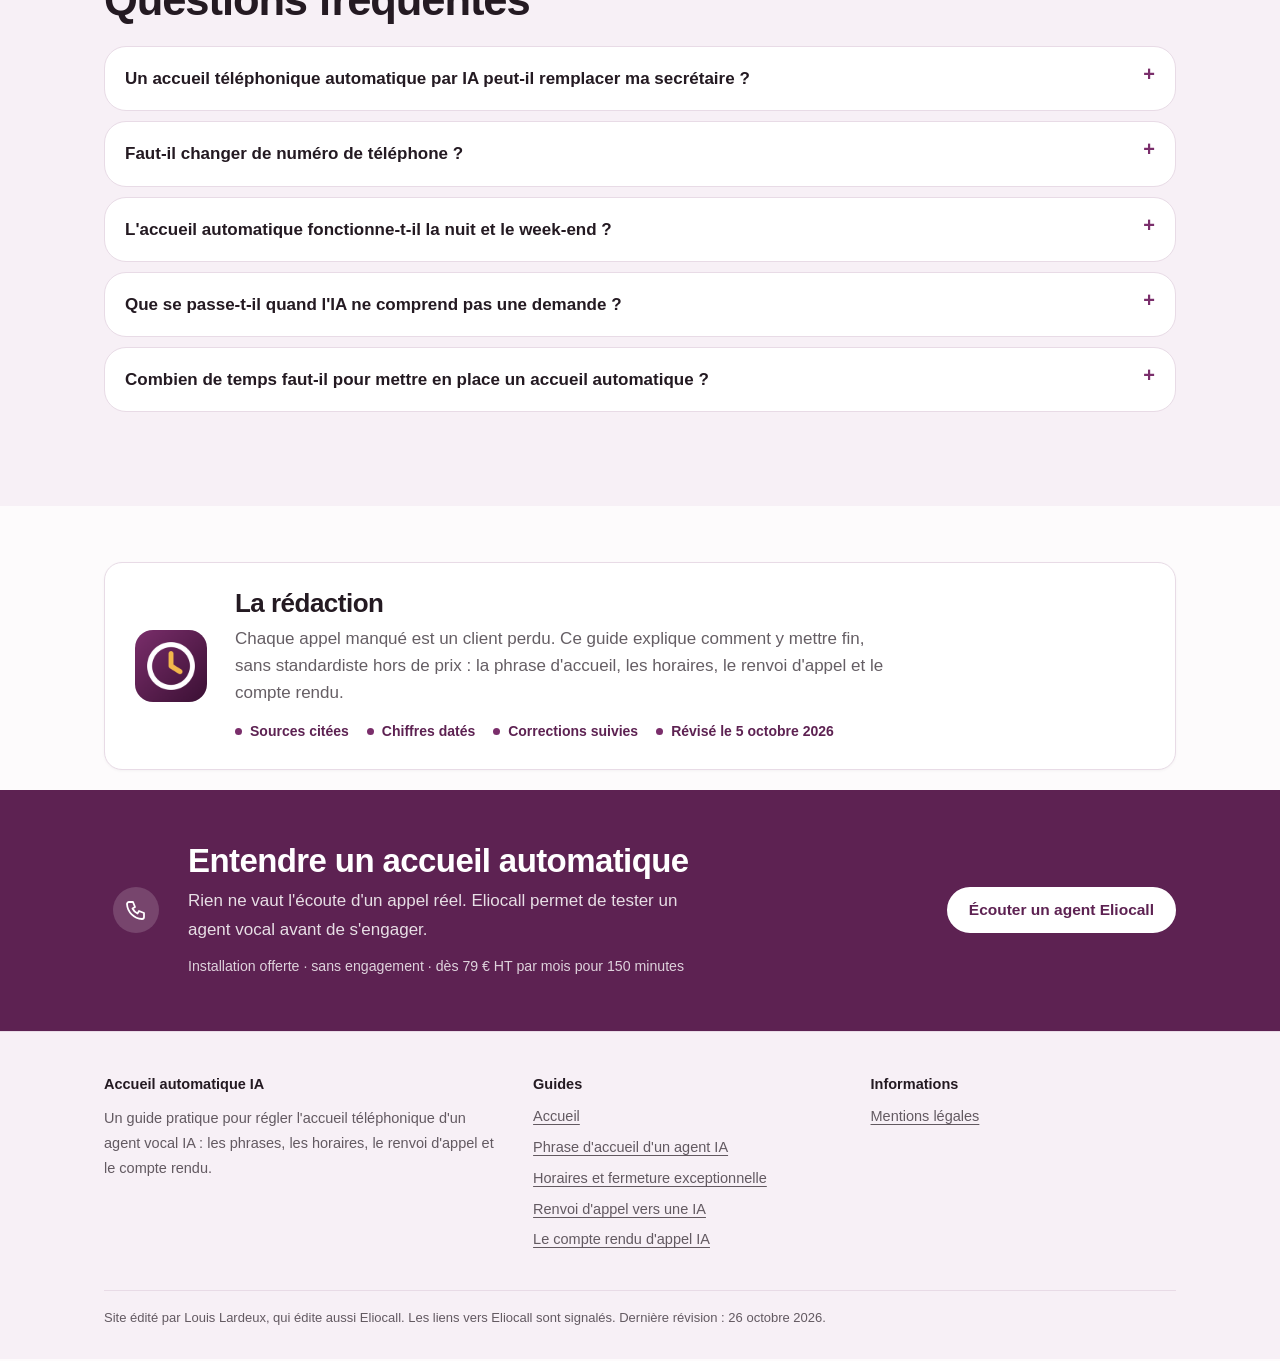
==== commit d2ab165b: "SEO audit 04/11 : alt descriptifs sur les 5 images sans texte alternatif Co-Authored-By: Claude Opus" ====
--- a/index.html
+++ b/index.html
@@ -177,7 +177,7 @@
 $("tl-dq-rs").addEventListener("click",function(){bx.forEach(function(b){b.checked=false});try{localStorage.removeItem(K)}catch(e){}run(false);$("tl-dq-d").textContent="aucun"});
 $("tl-dq-cp").addEventListener("click",function(){var c=bx.map(function(b,i){return b.checked?"- "+DEF[i]+" : "+FIX[i]:null}).filter(Boolean);copy("Diagnostic de mon accueil téléphonique : "+c.length+" défaut(s) sur "+N+".\n"+(c.length?c.join("\n"):"Aucun défaut relevé."),this)});
 })();</script></div></div></section><section id="quelles-sont-les-limites-et-les-obligations-lega" class="a-ls a-rv"><div class="a-wrap a-lsw"><h2>Quelles sont les limites et les obligations légales d'un accueil par IA&nbsp;?</h2><div class="a-lsb"><p>Un accueil automatique est un outil encadré. Quatre points reviennent presque toujours.</p><p><strong>Informer l'appelant qu'il parle à une IA.</strong> L'article 50 du règlement européen sur l'IA, applicable depuis le 2 août 2026, prévoit que les personnes soient informées qu'elles interagissent avec un système d'IA, sauf si c'est évident. Le texte est publié au <a href="https://eur-lex.europa.eu/eli/reg/2024/1689/oj" rel="noopener">Journal officiel de l'Union européenne</a>. L'obligation de conception pèse d'abord sur le fournisseur de l'outil, mais l'entreprise qui l'utilise a tout intérêt à relire et valider la phrase d'accueil.</p><p><strong>Encadrer l'enregistrement.</strong> Si les appels sont enregistrés, l'appelant doit en être informé&nbsp;: qui enregistre, pourquoi, pendant combien de temps. La CNIL publie des repères sur la conservation des enregistrements d'appels, à consulter sur <a href="https://www.cnil.fr/" rel="noopener">cnil.fr</a>. Retenez le principe&nbsp;: une durée courte et justifiée, et la possibilité de désactiver l'enregistrement.</p><p><strong>Ne pas collecter de données de santé sans hébergement adapté.</strong> Pour ces données, l'hébergement doit être certifié HDS. Sans cette certification, mieux vaut que l'agent ne demande aucun détail médical.</p><p><strong>Ne pas démarcher à froid.</strong> Un accueil automatique répond à des appels entrants. Le démarchage téléphonique de particuliers est encadré (Bloctel, article L.34-5 du code des postes et des communications électroniques).</p><div class="a-callout a-co-warn"><strong>Attention</strong><div><p>L'agent ne donne ni avis juridique, ni avis médical, ni prix qu'on ne lui a pas fournis. Si une règle n'est pas écrite, il doit prendre un message plutôt que d'improviser.</p></div></div></div></div></section><section id="pour-quels-appels-l-accueil-automatique-est-il-u" class="a-ls a-rv a-lsalt a-lsfull"><div class="a-wrap a-lsw"><h2>Pour quels appels l'accueil automatique est-il utile, et quand vaut-il mieux une personne&nbsp;?</h2><div class="a-lsb"><p>L'accueil automatique est fait pour les appels que vous ne pouvez pas prendre. Il ne remplace pas votre jugement quand la situation l'exige.</p><div class="a-cards a-cols2"><div class="a-card"><h3>Il convient bien pour</h3><ul class="a-clean"><li>les questions répétitives&nbsp;: horaires, adresse, accès, pièces à fournir</li><li>la prise de message complète, avec nom, numéro et motif</li><li>la qualification d'une demande&nbsp;: devis, rendez-vous, urgence</li><li>les appels hors horaires</li><li>le débordement aux heures de pointe</li></ul></div><div class="a-card"><h3>Mieux vaut une personne pour</h3><ul class="a-clean"><li>un conseil complexe ou une négociation</li><li>une situation sensible&nbsp;: litige, plainte, deuil</li><li>une décision qui engage&nbsp;: paiement, signature</li><li>un client important que vous voulez traiter vous-même</li><li>une urgence vitale&nbsp;: orienter vers le 15, le 17, le 18 ou le 112</li></ul></div></div><p>Le bon réflexe&nbsp;: confier à l'agent tout ce qui est répétitif ou impossible à prendre à l'instant, et garder pour vous ce qui construit la relation. Pour voir ce que cela donne à l'oreille, vous pouvez <a href="https://eliocall.com/?utm_source=accueil-telephonique-automatique-ia&amp;utm_medium=guide&amp;utm_campaign=accueil-home-inline" rel="nofollow sponsored noopener">écouter un agent vocal d'Eliocall</a> avant de décider.</p></div></div></section><section id="questions" class="a-ls a-rv a-lsfull a-lsalt"><div class="a-wrap a-lsw"><h2>Questions fréquentes</h2><div class="a-lsb"><details><summary>Un accueil téléphonique automatique par IA peut-il remplacer ma secrétaire&nbsp;?</summary><p>En général non. Il couvre les appels que personne ne peut prendre (ligne occupée, pause, soir, congés) et prend un message complet. Il ne remplace ni le conseil, ni la relation avec vos clients, ni une personne qui connaît votre activité.</p></details><details><summary>Faut-il changer de numéro de téléphone&nbsp;?</summary><p>Non. On active un renvoi d'appel depuis votre ligne actuelle vers le numéro de l'agent, sur non-réponse ou sur occupation. Votre numéro reste le même et vous pouvez désactiver le renvoi à tout moment.</p></details><details><summary>L'accueil automatique fonctionne-t-il la nuit et le week-end&nbsp;?</summary><p>Oui, c'est l'un de ses principaux intérêts. Hors horaires, l'agent répond directement, prend un message complet et vous envoie un compte rendu que vous traitez à la réouverture.</p></details><details><summary>Que se passe-t-il quand l'IA ne comprend pas une demande&nbsp;?</summary><p>Un agent bien réglé reformule, puis prend un message avec le nom, le numéro et le motif tel que l'appelant l'a exprimé. Il ne doit pas inventer une réponse. Vous rappelez ensuite avec toutes les informations.</p></details><details><summary>Combien de temps faut-il pour mettre en place un accueil automatique&nbsp;?</summary><p>La partie technique (renvoi d'appel, branchement) prend en général quelques jours. Le temps le plus long est d'écrire et de valider les réponses et les règles, ce qui dépend de la complexité de votre activité.</p></details></div></div></section>
-<section class="a-rdn" id="redaction"><div class="a-wrap"><div class="a-rdc"><img class="a-rdm" src="/icon-192.png" alt="" width="72" height="72" loading="lazy" decoding="async"><div><h2>La rédaction</h2><p>Chaque appel manqué est un client perdu. Ce guide explique comment y mettre fin, sans standardiste hors de prix&nbsp;: la phrase d'accueil, les horaires, le renvoi d'appel et le compte rendu.</p><ul><li>Sources citées</li><li>Chiffres datés</li><li>Corrections suivies</li><li>Révisé le 5 octobre 2026</li></ul></div></div></div></section>
+<section class="a-rdn" id="redaction"><div class="a-wrap"><div class="a-rdc"><img class="a-rdm" src="/icon-192.png" alt="Logo de la rédaction" width="72" height="72" loading="lazy" decoding="async"><div><h2>La rédaction</h2><p>Chaque appel manqué est un client perdu. Ce guide explique comment y mettre fin, sans standardiste hors de prix&nbsp;: la phrase d'accueil, les horaires, le renvoi d'appel et le compte rendu.</p><ul><li>Sources citées</li><li>Chiffres datés</li><li>Corrections suivies</li><li>Révisé le 5 octobre 2026</li></ul></div></div></div></section>
 <div class="a-band"><div class="a-wrap"><div><div class="a-rg" aria-hidden="true"><span></span><span></span><span></span><b><svg viewBox="0 0 24 24" width="24" height="24" fill="none" stroke="#fff" stroke-width="1.8" stroke-linecap="round" stroke-linejoin="round"><path d="M5 4h4l2 5-2.5 1.5a11 11 0 0 0 5 5L15 13l5 2v4a2 2 0 0 1-2 2A16 16 0 0 1 3 6a2 2 0 0 1 2-2z"/></svg></b></div><div><h2>Entendre un accueil automatique</h2><p>Rien ne vaut l'écoute d'un appel réel. Eliocall permet de tester un agent vocal avant de s'engager.</p><small style="display:block;margin-top:10px;opacity:.8">Installation offerte · sans engagement · dès 79 € HT par mois pour 150 minutes</small></div></div><a class="a-btn" href="https://eliocall.com/?utm_source=accueil-telephonique-automatique-ia&amp;utm_medium=guide&amp;utm_campaign=accueil-home" rel="nofollow sponsored noopener">Écouter un agent Eliocall</a></div></div>
 </main>
 <footer class="a-foot"><div class="a-wrap"><div><b>Accueil <span>automatique IA</span></b><p>Un guide pratique pour régler l'accueil téléphonique d'un agent vocal IA&nbsp;: les phrases, les horaires, le renvoi d'appel et le compte rendu.</p></div><div><b>Guides</b><ul><li><a href="/">Accueil</a></li><li><a href="/phrase-d-accueil-ia/">Phrase d'accueil d'un agent IA</a></li><li><a href="/horaires-pause-midi-fermeture/">Horaires et fermeture exceptionnelle</a></li><li><a href="/renvoi-d-appel-vers-une-ia/">Renvoi d'appel vers une IA</a></li><li><a href="/compte-rendu-d-appel-ia/">Le compte rendu d'appel IA</a></li></ul></div><div><b>Informations</b><ul><li><a href="/mentions-legales/">Mentions légales</a></li></ul></div><div class="a-small">Site édité par Louis Lardeux, qui édite aussi Eliocall. Les liens vers Eliocall sont signalés. Dernière révision&nbsp;: 26 octobre 2026.</div></div></footer>
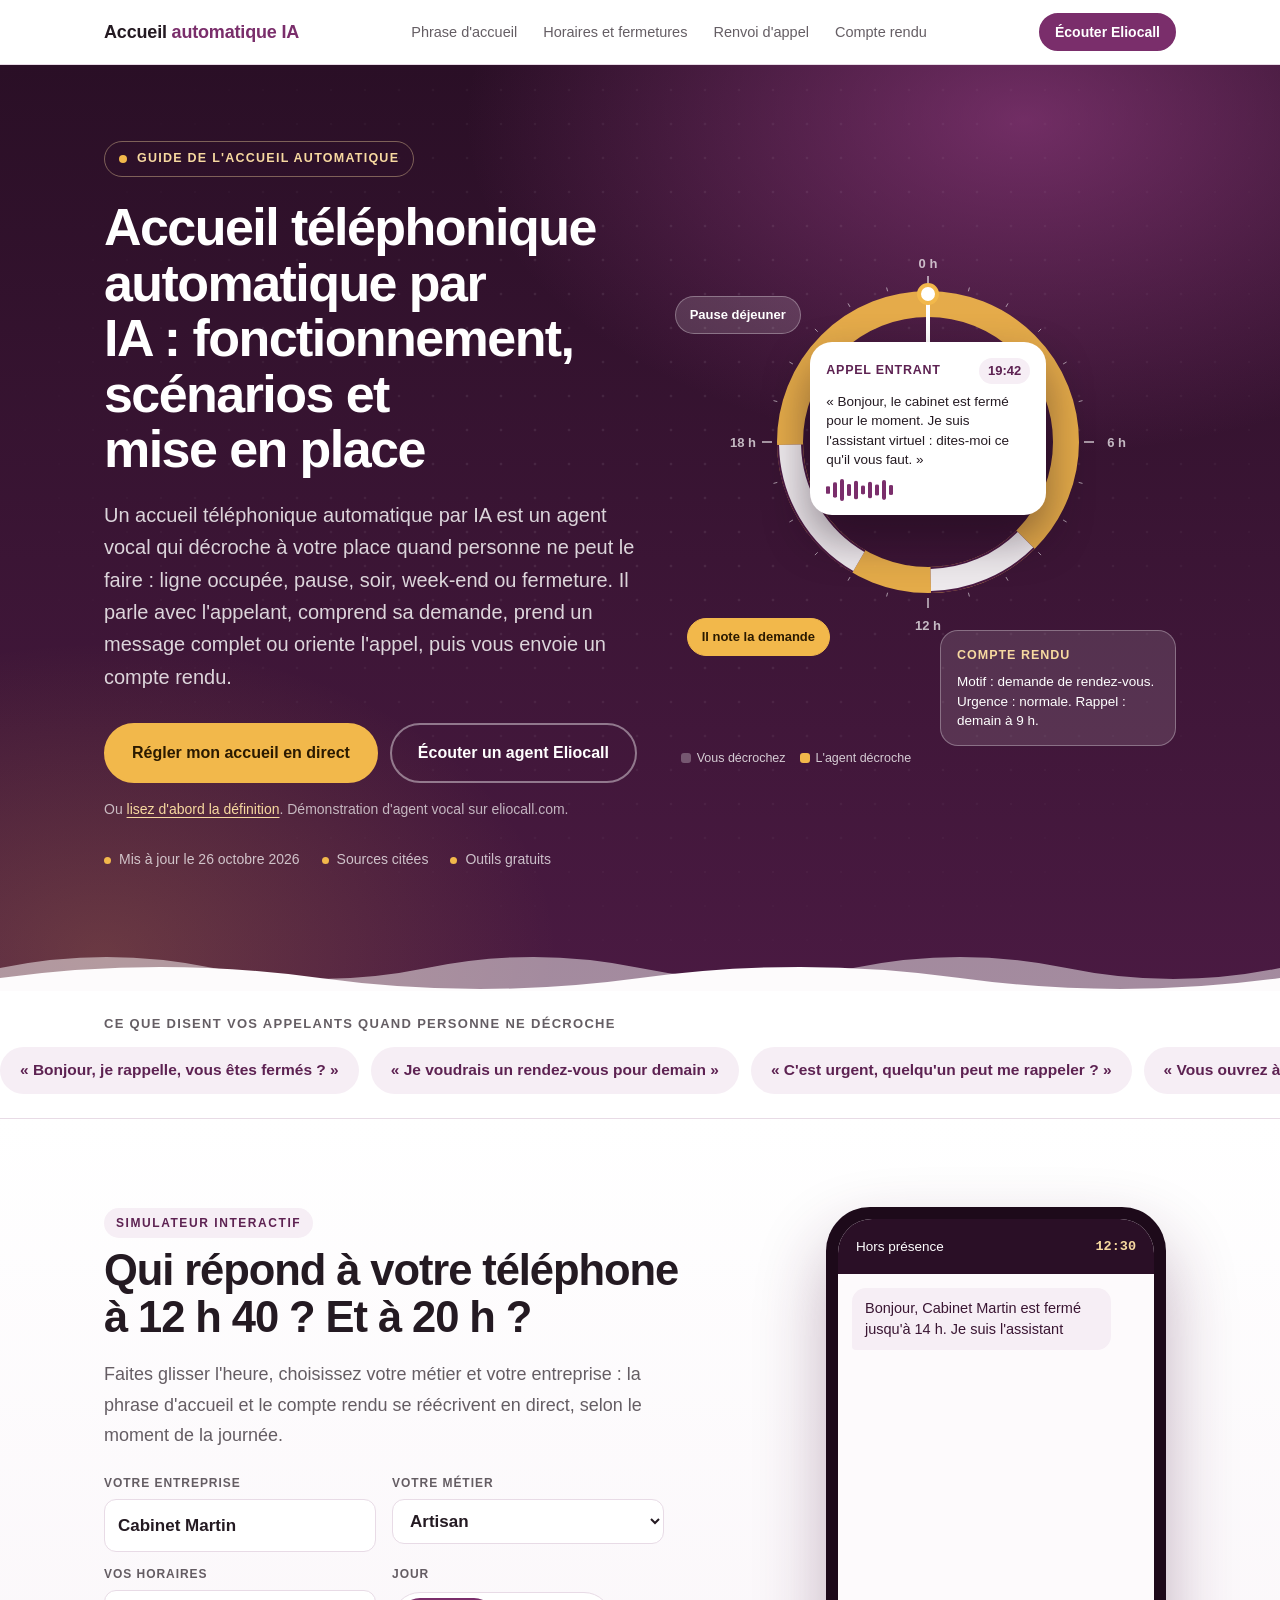
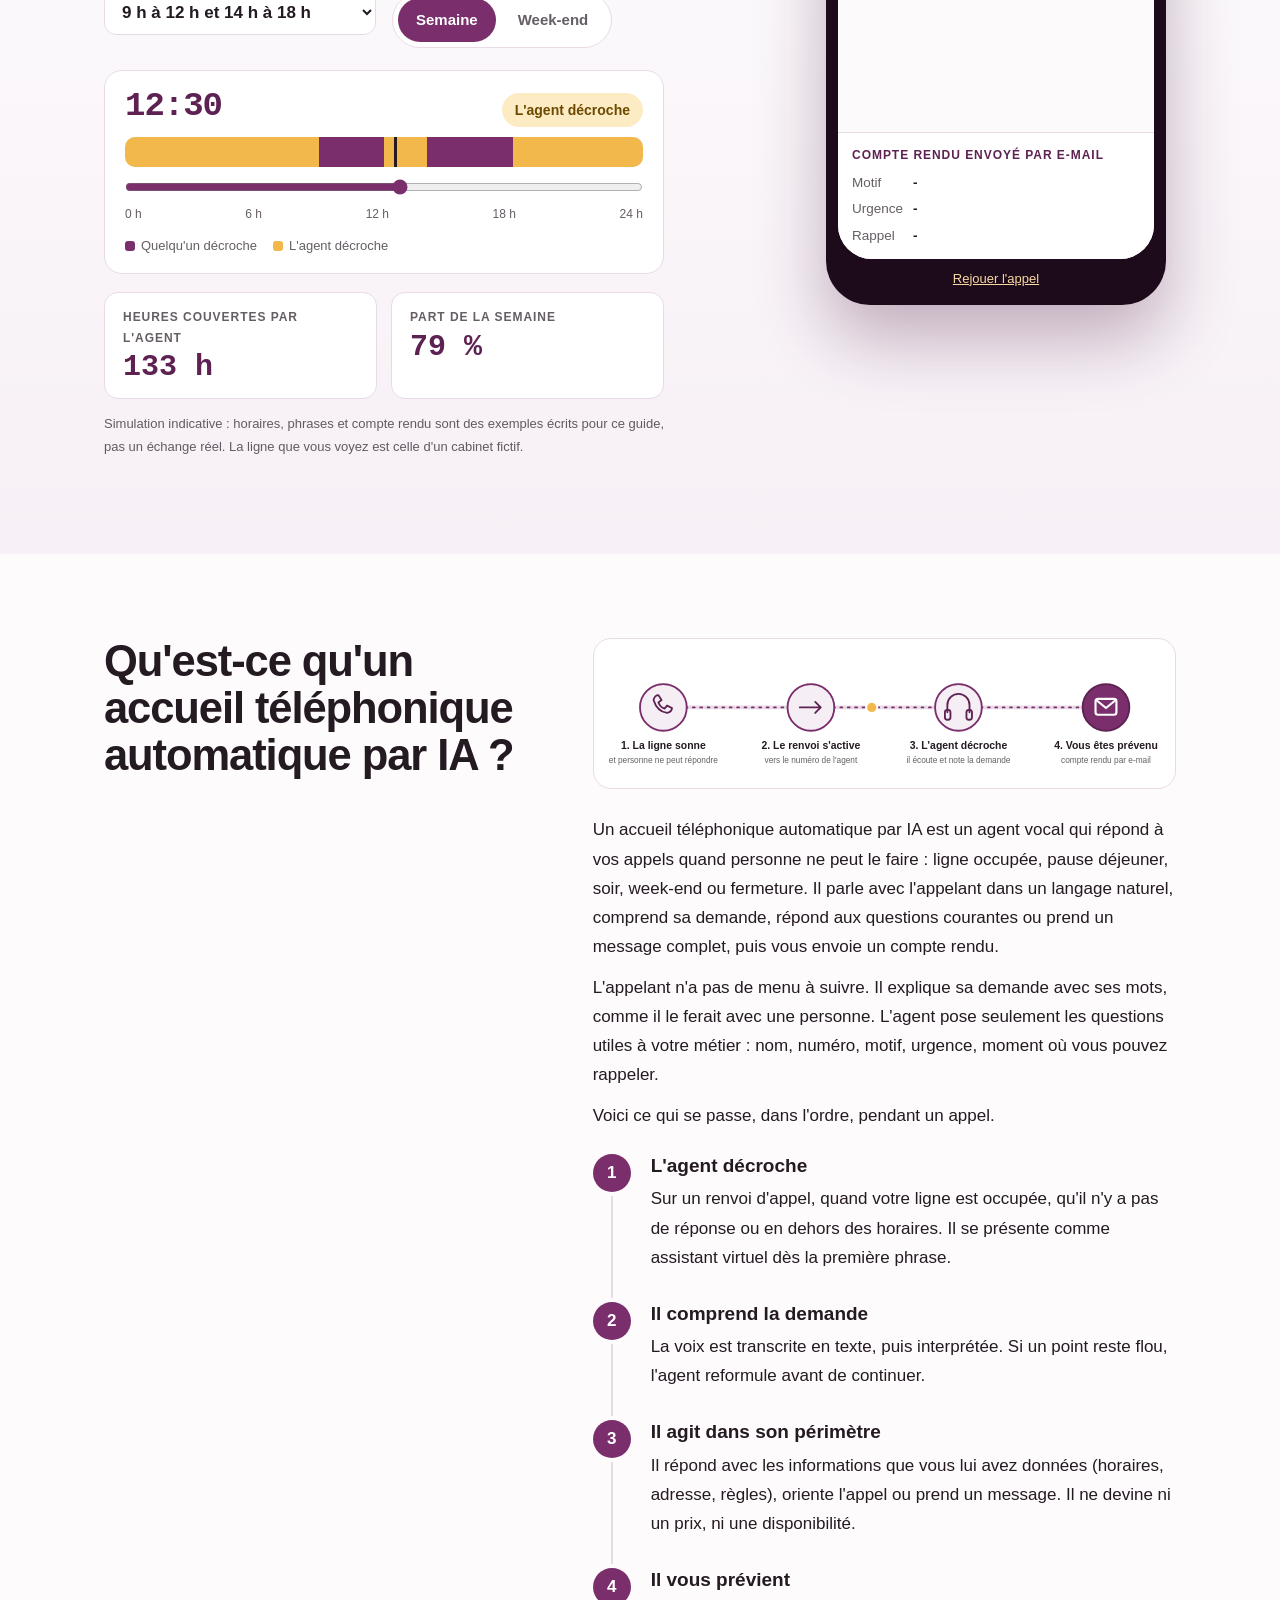
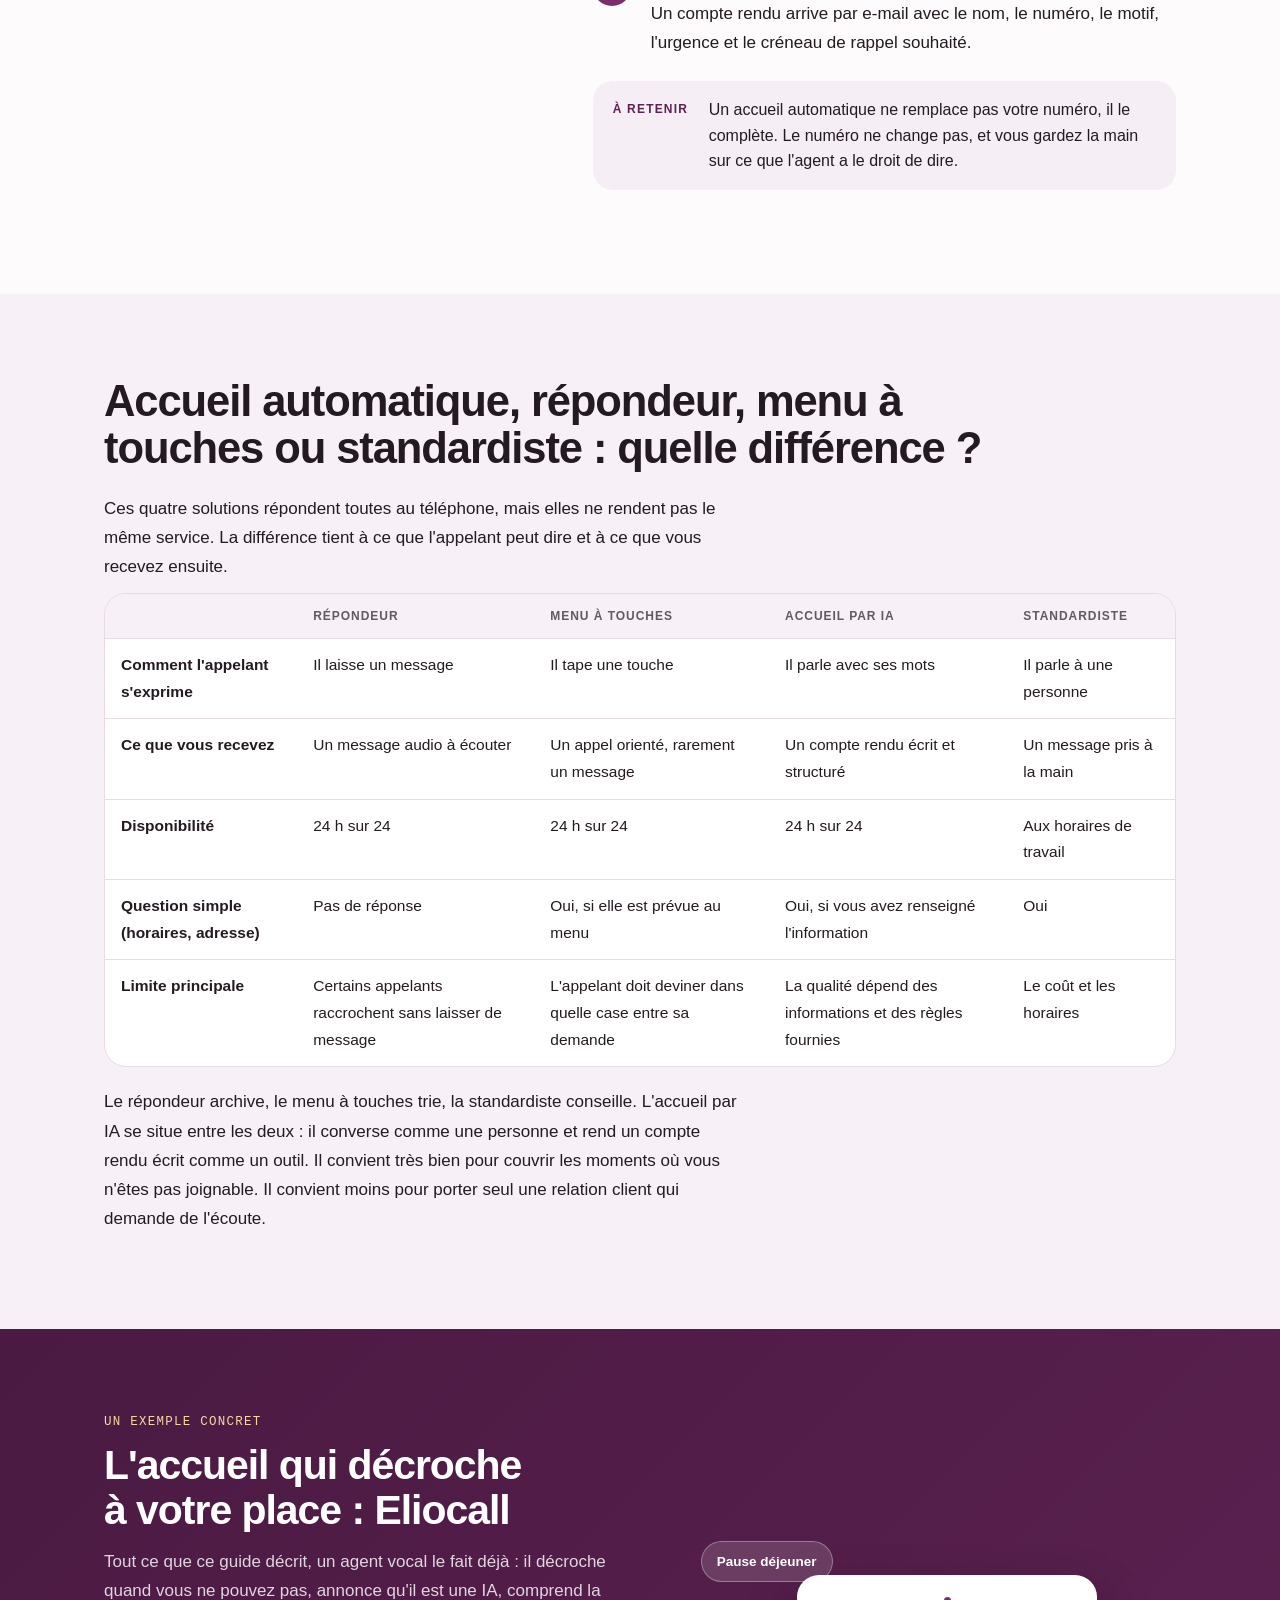
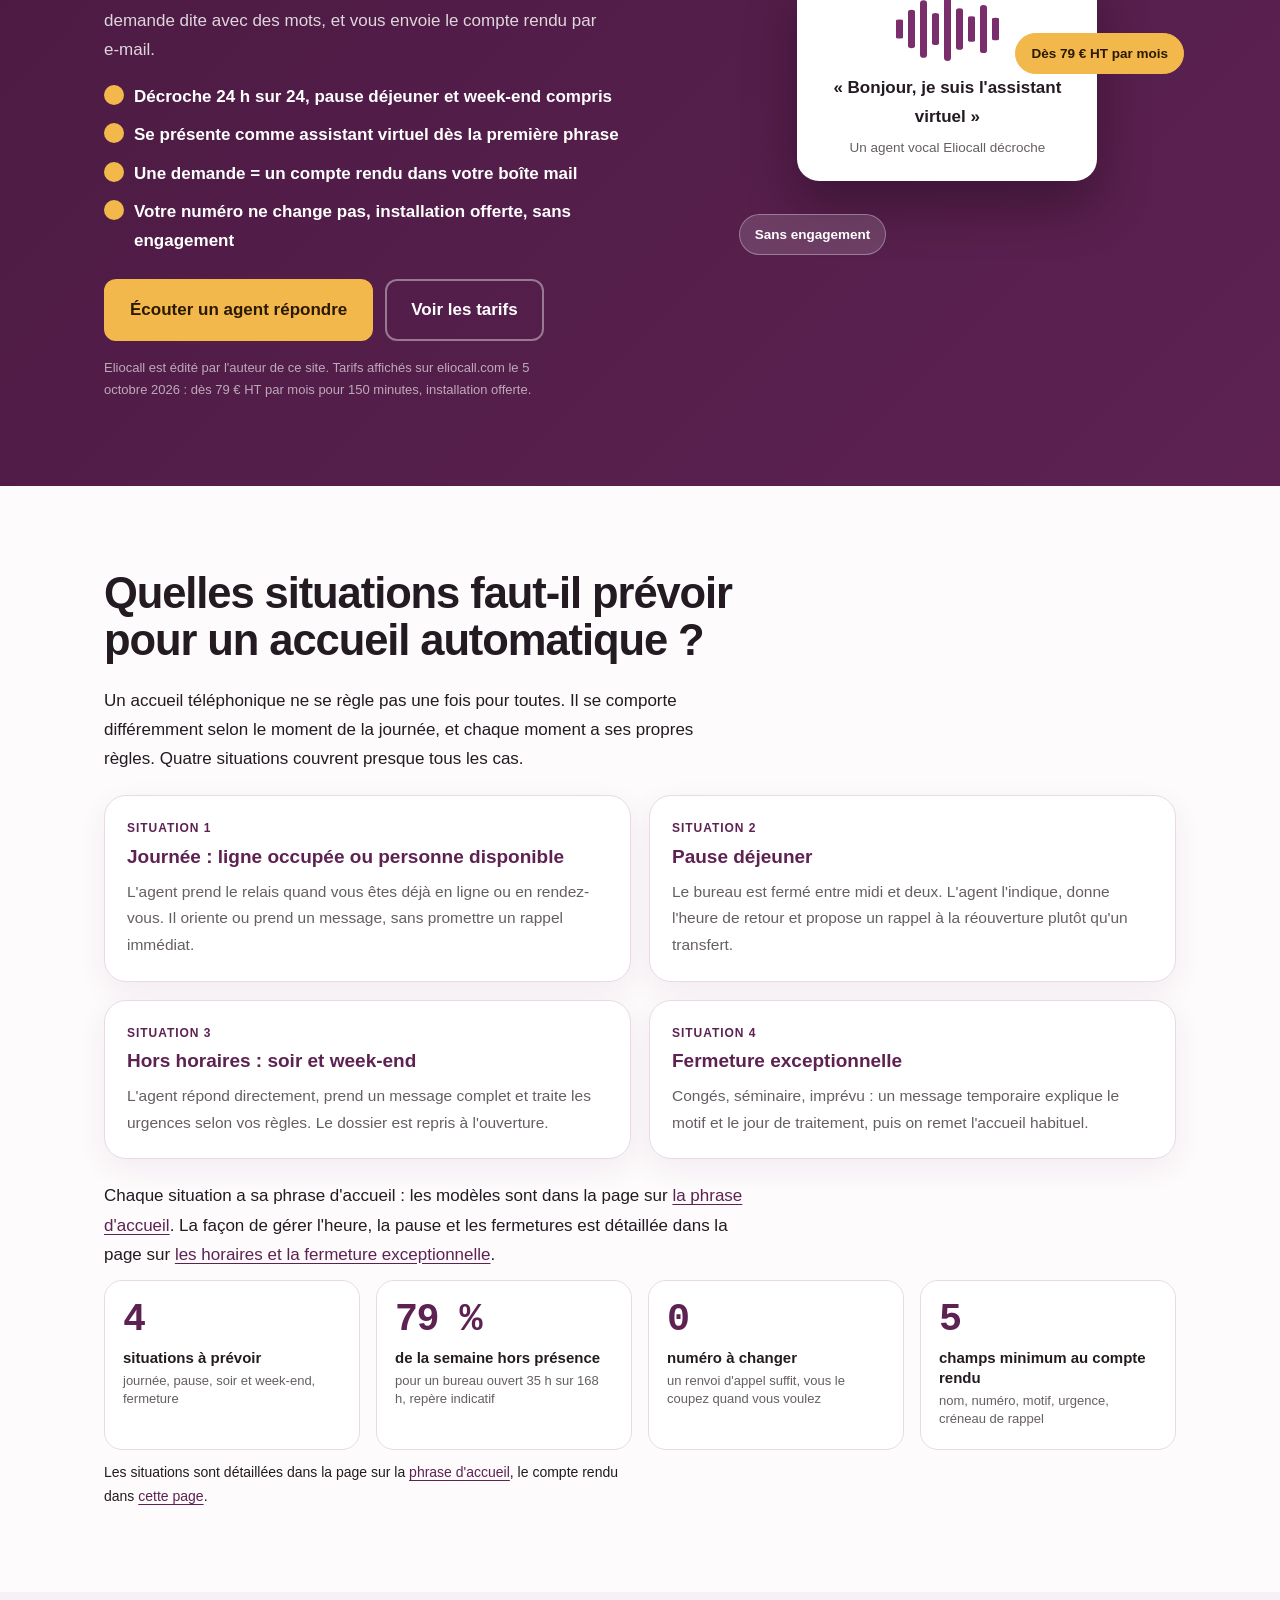
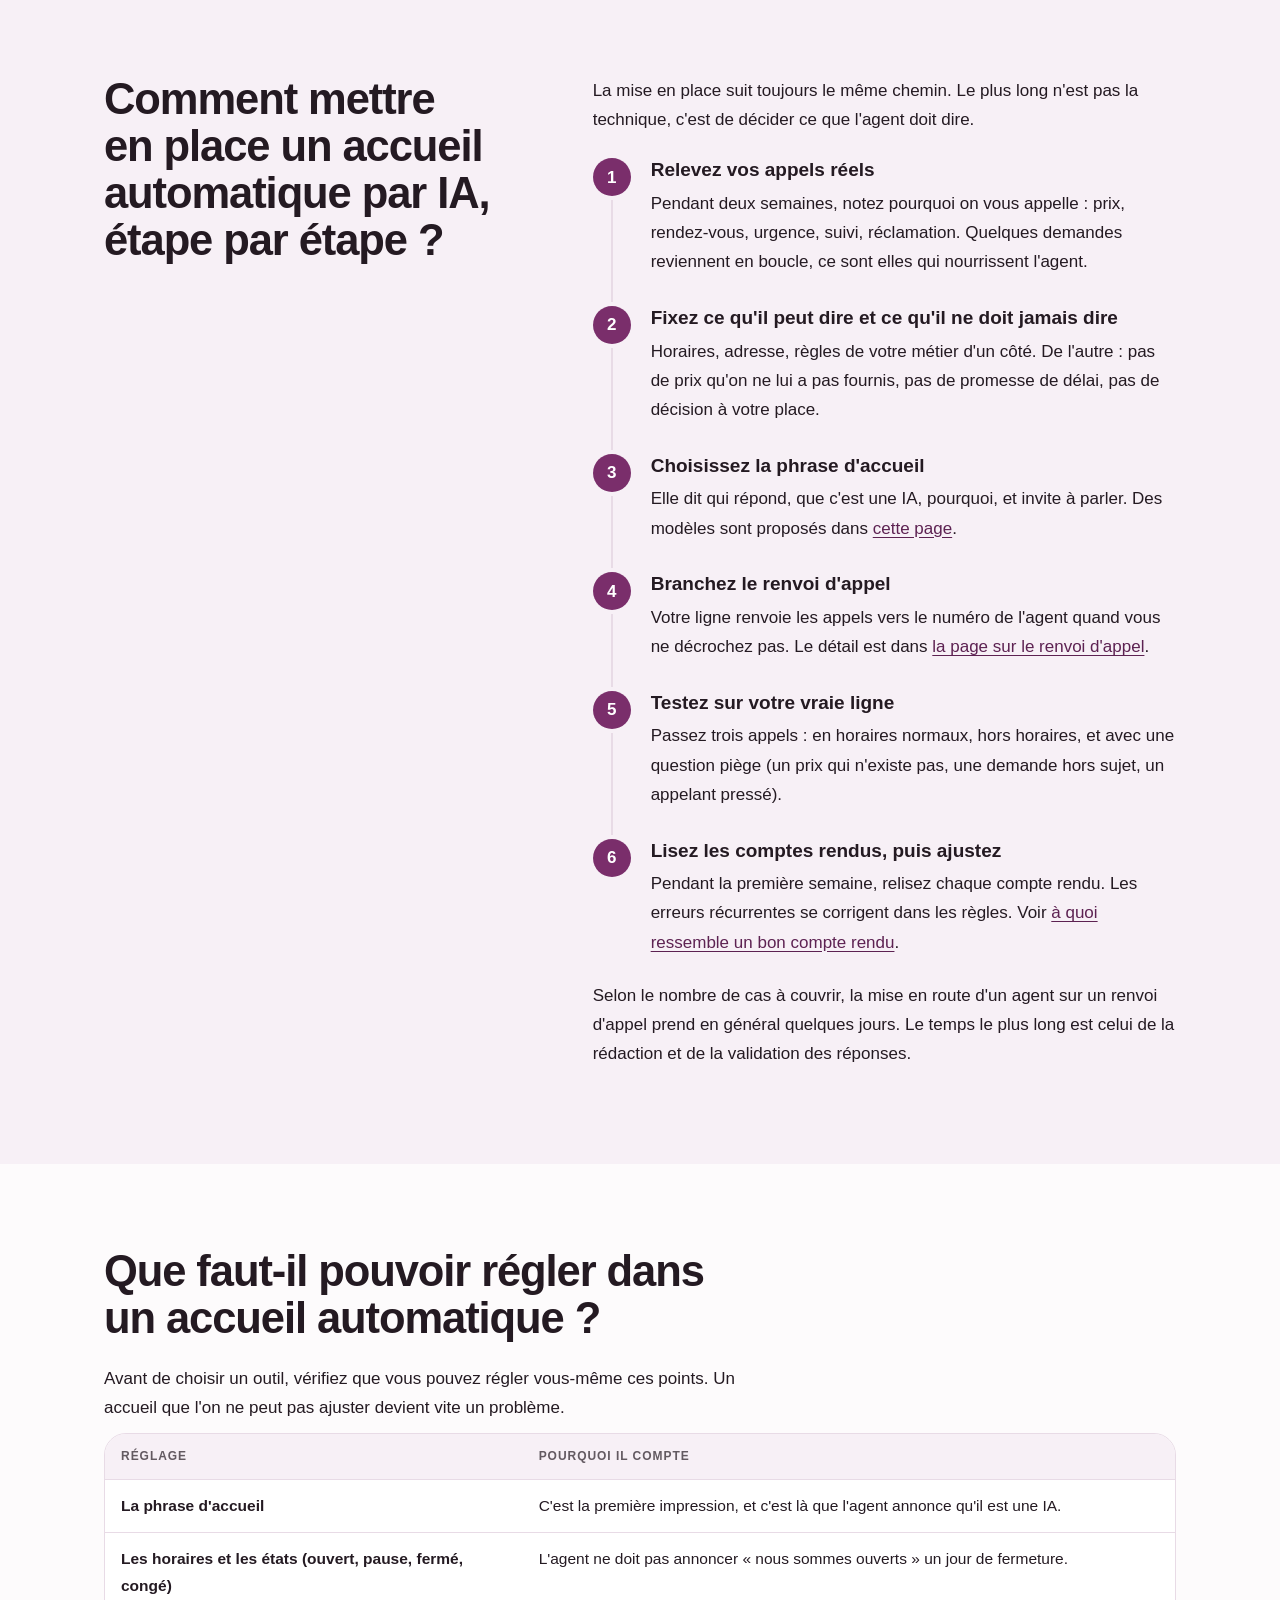
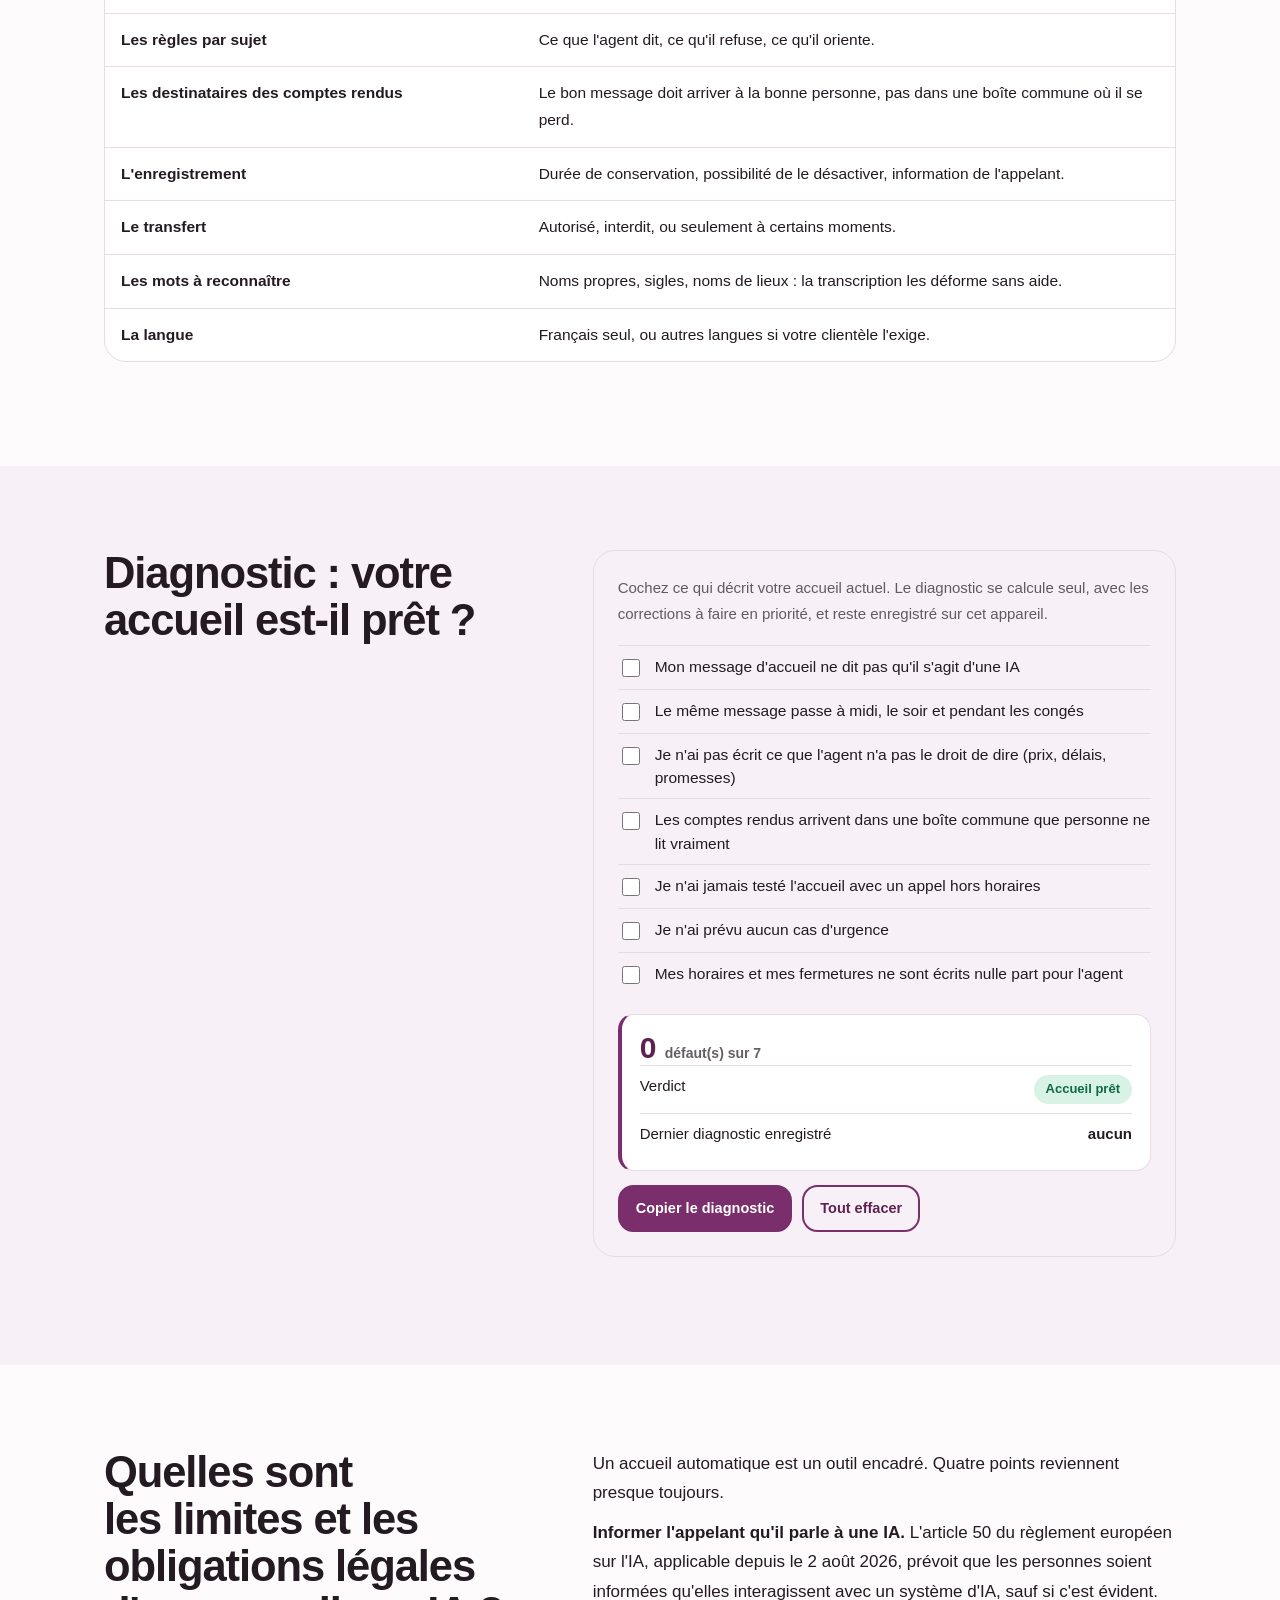
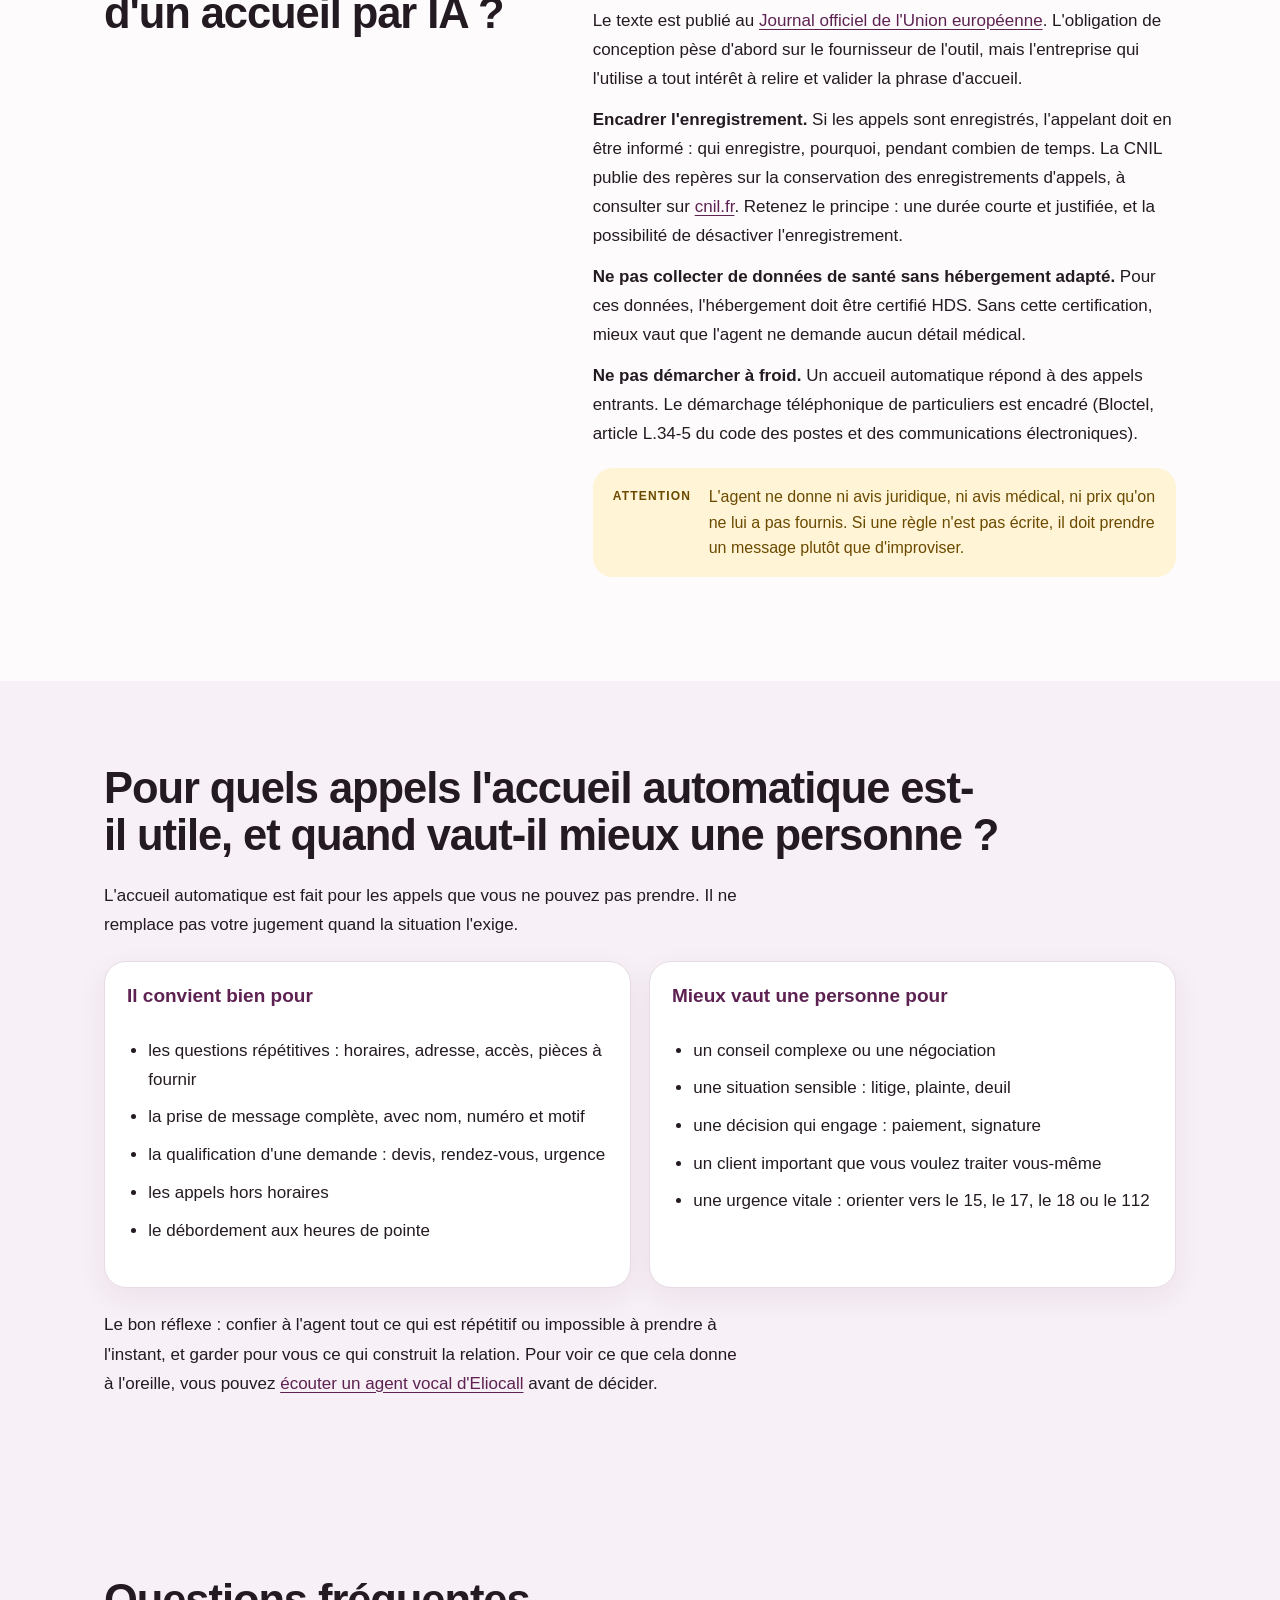
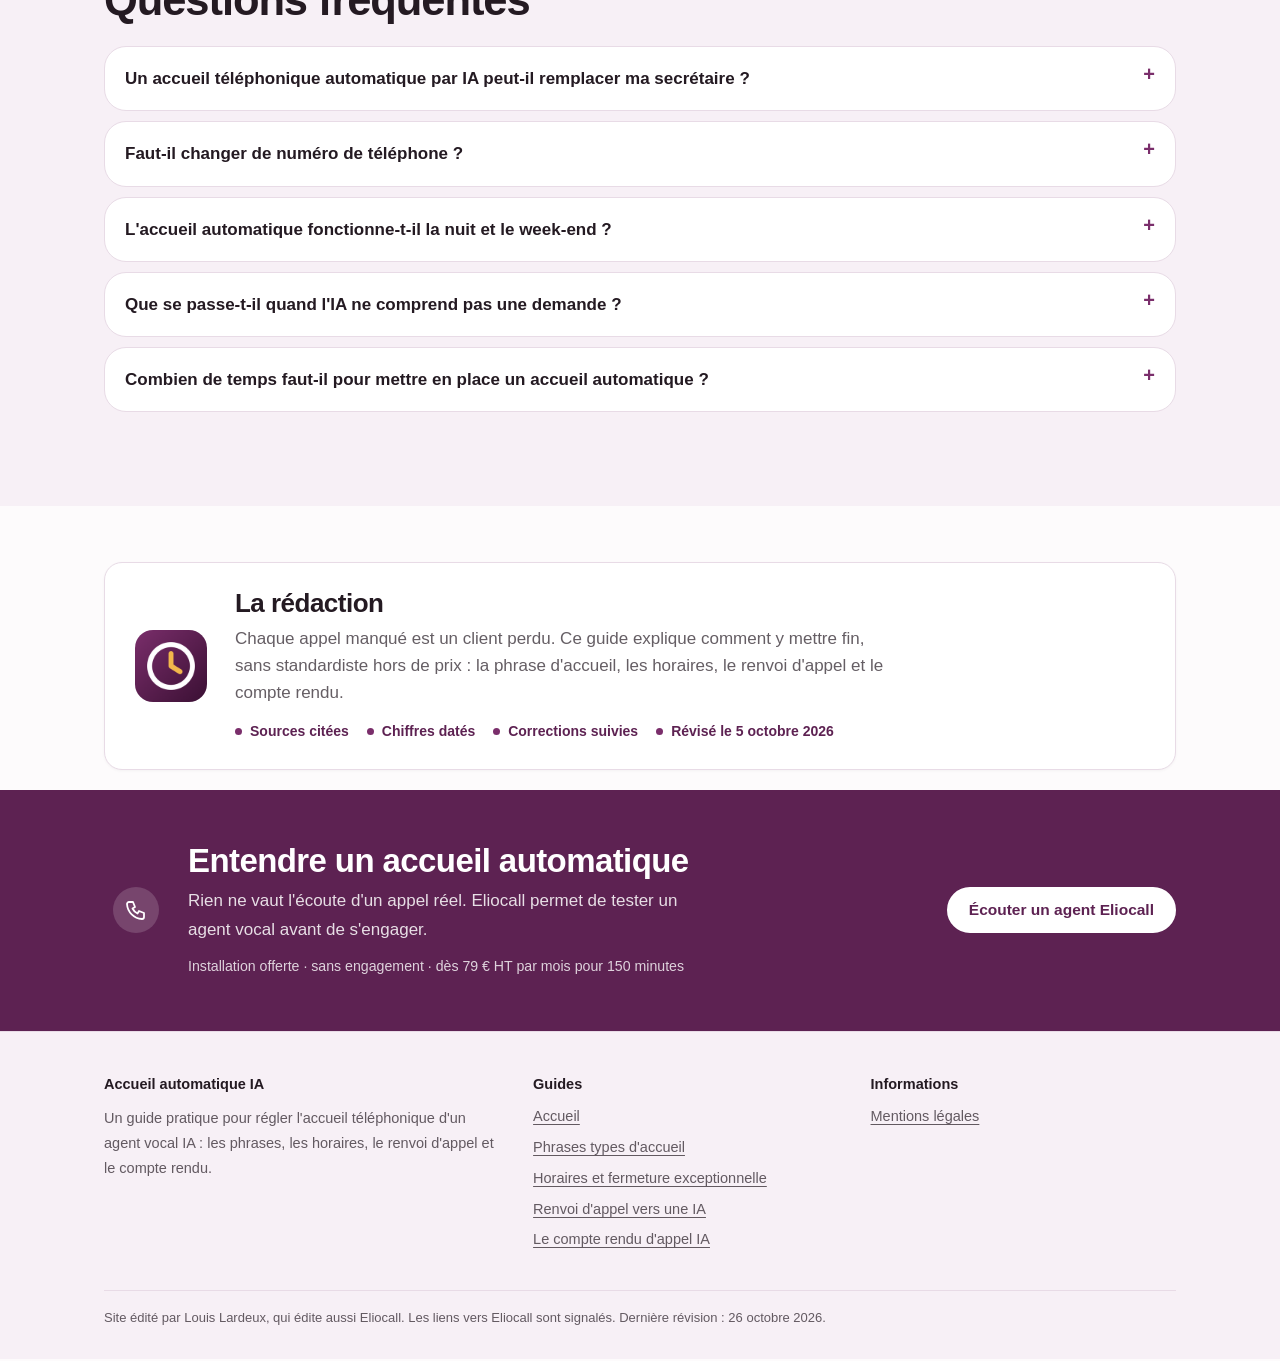
==== commit b4ac5ed1: "SEO 19/11 : page phrases types d'accueil téléphonique, 30 exemples avec version IA et bouton copier " ====
--- a/index.html
+++ b/index.html
@@ -180,7 +180,7 @@
 <section class="a-rdn" id="redaction"><div class="a-wrap"><div class="a-rdc"><img class="a-rdm" src="/icon-192.png" alt="Logo de la rédaction" width="72" height="72" loading="lazy" decoding="async"><div><h2>La rédaction</h2><p>Chaque appel manqué est un client perdu. Ce guide explique comment y mettre fin, sans standardiste hors de prix&nbsp;: la phrase d'accueil, les horaires, le renvoi d'appel et le compte rendu.</p><ul><li>Sources citées</li><li>Chiffres datés</li><li>Corrections suivies</li><li>Révisé le 5 octobre 2026</li></ul></div></div></div></section>
 <div class="a-band"><div class="a-wrap"><div><div class="a-rg" aria-hidden="true"><span></span><span></span><span></span><b><svg viewBox="0 0 24 24" width="24" height="24" fill="none" stroke="#fff" stroke-width="1.8" stroke-linecap="round" stroke-linejoin="round"><path d="M5 4h4l2 5-2.5 1.5a11 11 0 0 0 5 5L15 13l5 2v4a2 2 0 0 1-2 2A16 16 0 0 1 3 6a2 2 0 0 1 2-2z"/></svg></b></div><div><h2>Entendre un accueil automatique</h2><p>Rien ne vaut l'écoute d'un appel réel. Eliocall permet de tester un agent vocal avant de s'engager.</p><small style="display:block;margin-top:10px;opacity:.8">Installation offerte · sans engagement · dès 79 € HT par mois pour 150 minutes</small></div></div><a class="a-btn" href="https://eliocall.com/?utm_source=accueil-telephonique-automatique-ia&amp;utm_medium=guide&amp;utm_campaign=accueil-home" rel="nofollow sponsored noopener">Écouter un agent Eliocall</a></div></div>
 </main>
-<footer class="a-foot"><div class="a-wrap"><div><b>Accueil <span>automatique IA</span></b><p>Un guide pratique pour régler l'accueil téléphonique d'un agent vocal IA&nbsp;: les phrases, les horaires, le renvoi d'appel et le compte rendu.</p></div><div><b>Guides</b><ul><li><a href="/">Accueil</a></li><li><a href="/phrase-d-accueil-ia/">Phrase d'accueil d'un agent IA</a></li><li><a href="/horaires-pause-midi-fermeture/">Horaires et fermeture exceptionnelle</a></li><li><a href="/renvoi-d-appel-vers-une-ia/">Renvoi d'appel vers une IA</a></li><li><a href="/compte-rendu-d-appel-ia/">Le compte rendu d'appel IA</a></li></ul></div><div><b>Informations</b><ul><li><a href="/mentions-legales/">Mentions légales</a></li></ul></div><div class="a-small">Site édité par Louis Lardeux, qui édite aussi Eliocall. Les liens vers Eliocall sont signalés. Dernière révision&nbsp;: 26 octobre 2026.</div></div></footer>
+<footer class="a-foot"><div class="a-wrap"><div><b>Accueil <span>automatique IA</span></b><p>Un guide pratique pour régler l'accueil téléphonique d'un agent vocal IA&nbsp;: les phrases, les horaires, le renvoi d'appel et le compte rendu.</p></div><div><b>Guides</b><ul><li><a href="/">Accueil</a></li><li><a href="/phrase-d-accueil-ia/">Phrases types d'accueil</a></li><li><a href="/horaires-pause-midi-fermeture/">Horaires et fermeture exceptionnelle</a></li><li><a href="/renvoi-d-appel-vers-une-ia/">Renvoi d'appel vers une IA</a></li><li><a href="/compte-rendu-d-appel-ia/">Le compte rendu d'appel IA</a></li></ul></div><div><b>Informations</b><ul><li><a href="/mentions-legales/">Mentions légales</a></li></ul></div><div class="a-small">Site édité par Louis Lardeux, qui édite aussi Eliocall. Les liens vers Eliocall sont signalés. Dernière révision&nbsp;: 26 octobre 2026.</div></div></footer>
 <script>(function(){var P="a-",d=document;if(window.matchMedia&&matchMedia("(prefers-reduced-motion: reduce)").matches)return;window.__rvok=1;
 var rd=d.getElementById("rdp"),bar=rd&&rd.firstElementChild,top=d.querySelector("."+P+"top"),tk=false;
 function onS(){tk=false;var h=d.documentElement,max=h.scrollHeight-h.clientHeight,y=window.pageYOffset||h.scrollTop;if(bar&&max>0)bar.style.transform="scaleX("+Math.min(1,y/max)+")";if(top){if(y>8)top.classList.add(P+"sc");else top.classList.remove(P+"sc")}}
--- a/style.css
+++ b/style.css
@@ -474,6 +474,17 @@
 @media (max-width:560px){#rs-toast{left:12px;right:12px;max-width:none;bottom:76px}}
 @media (prefers-reduced-motion:reduce){#rs-toast{transition:none}}
 
+.a-mdl{border:1px solid var(--line);border-radius:12px;padding:12px 16px;margin:12px 0;background:var(--bg);display:grid;grid-template-columns:minmax(0,1fr) auto;gap:6px 14px;align-items:start}
+.a-mdl p{margin:0}
+.a-mdlh{font-weight:700;grid-column:1/-1}
+.a-mdlt{color:var(--ink)}
+.a-mdlb{font:inherit;font-size:.86em;font-weight:600;border:1px solid var(--accent);color:var(--accent-deep);background:var(--accent-soft);border-radius:8px;padding:6px 12px;cursor:pointer;min-height:36px;align-self:center}
+.a-mdlb:hover{background:var(--accent);color:var(--on-accent)}
+.a-mdlp{display:block}
+.a-mdlr{display:grid;grid-template-columns:minmax(0,1fr) auto;gap:6px 14px;align-items:start;margin-top:10px}
+.a-mdll{display:block;font-size:.78em;font-weight:700;text-transform:uppercase;letter-spacing:.06em;color:var(--accent-deep);margin-bottom:2px}
+@media (max-width:560px){.a-mdl,.a-mdlr{grid-template-columns:minmax(0,1fr)}.a-mdlb{justify-self:start}}
+
 .a-btn{border-radius:999px}
 .a-kicker{display:inline-block;background:var(--accent-soft);padding:5px 12px;border-radius:999px}
 .a-doc h2::after{content:"";display:block;width:46px;height:4px;border-radius:4px;background:var(--accent-soft);margin-top:10px}
